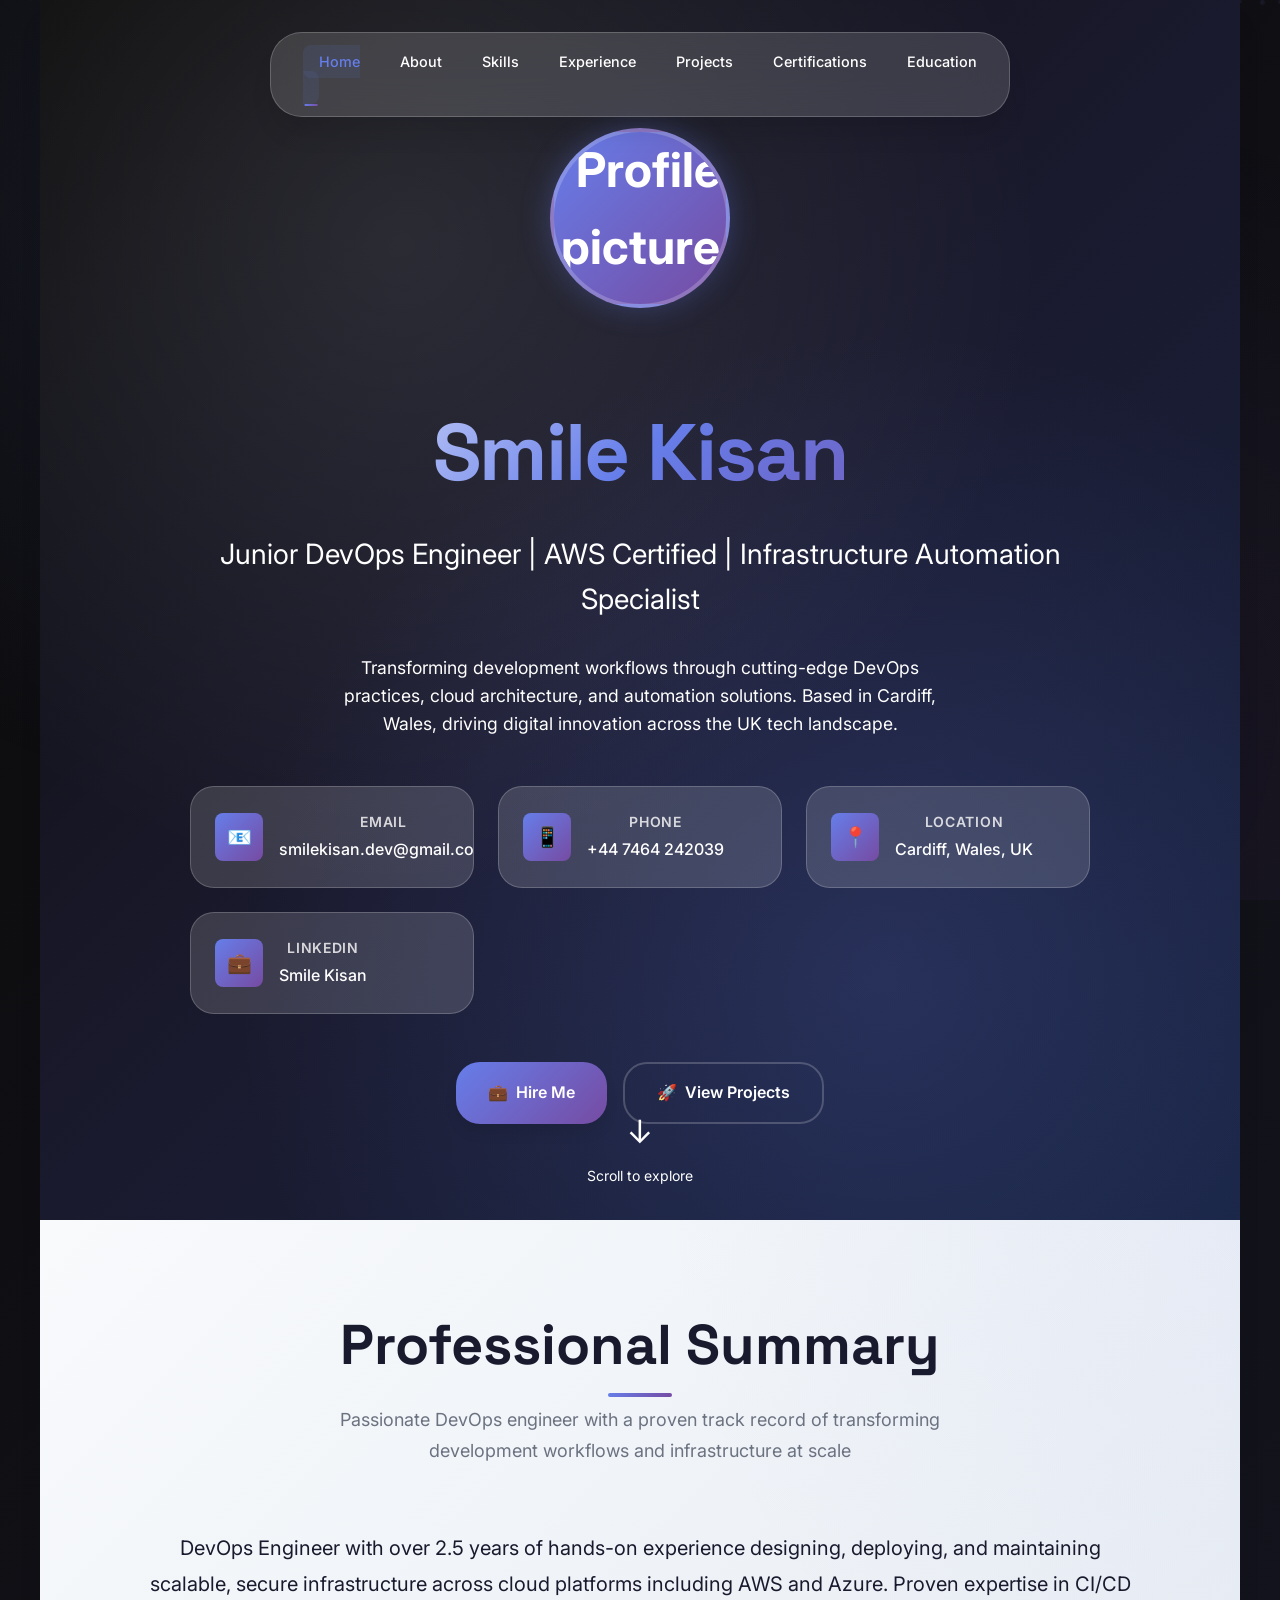
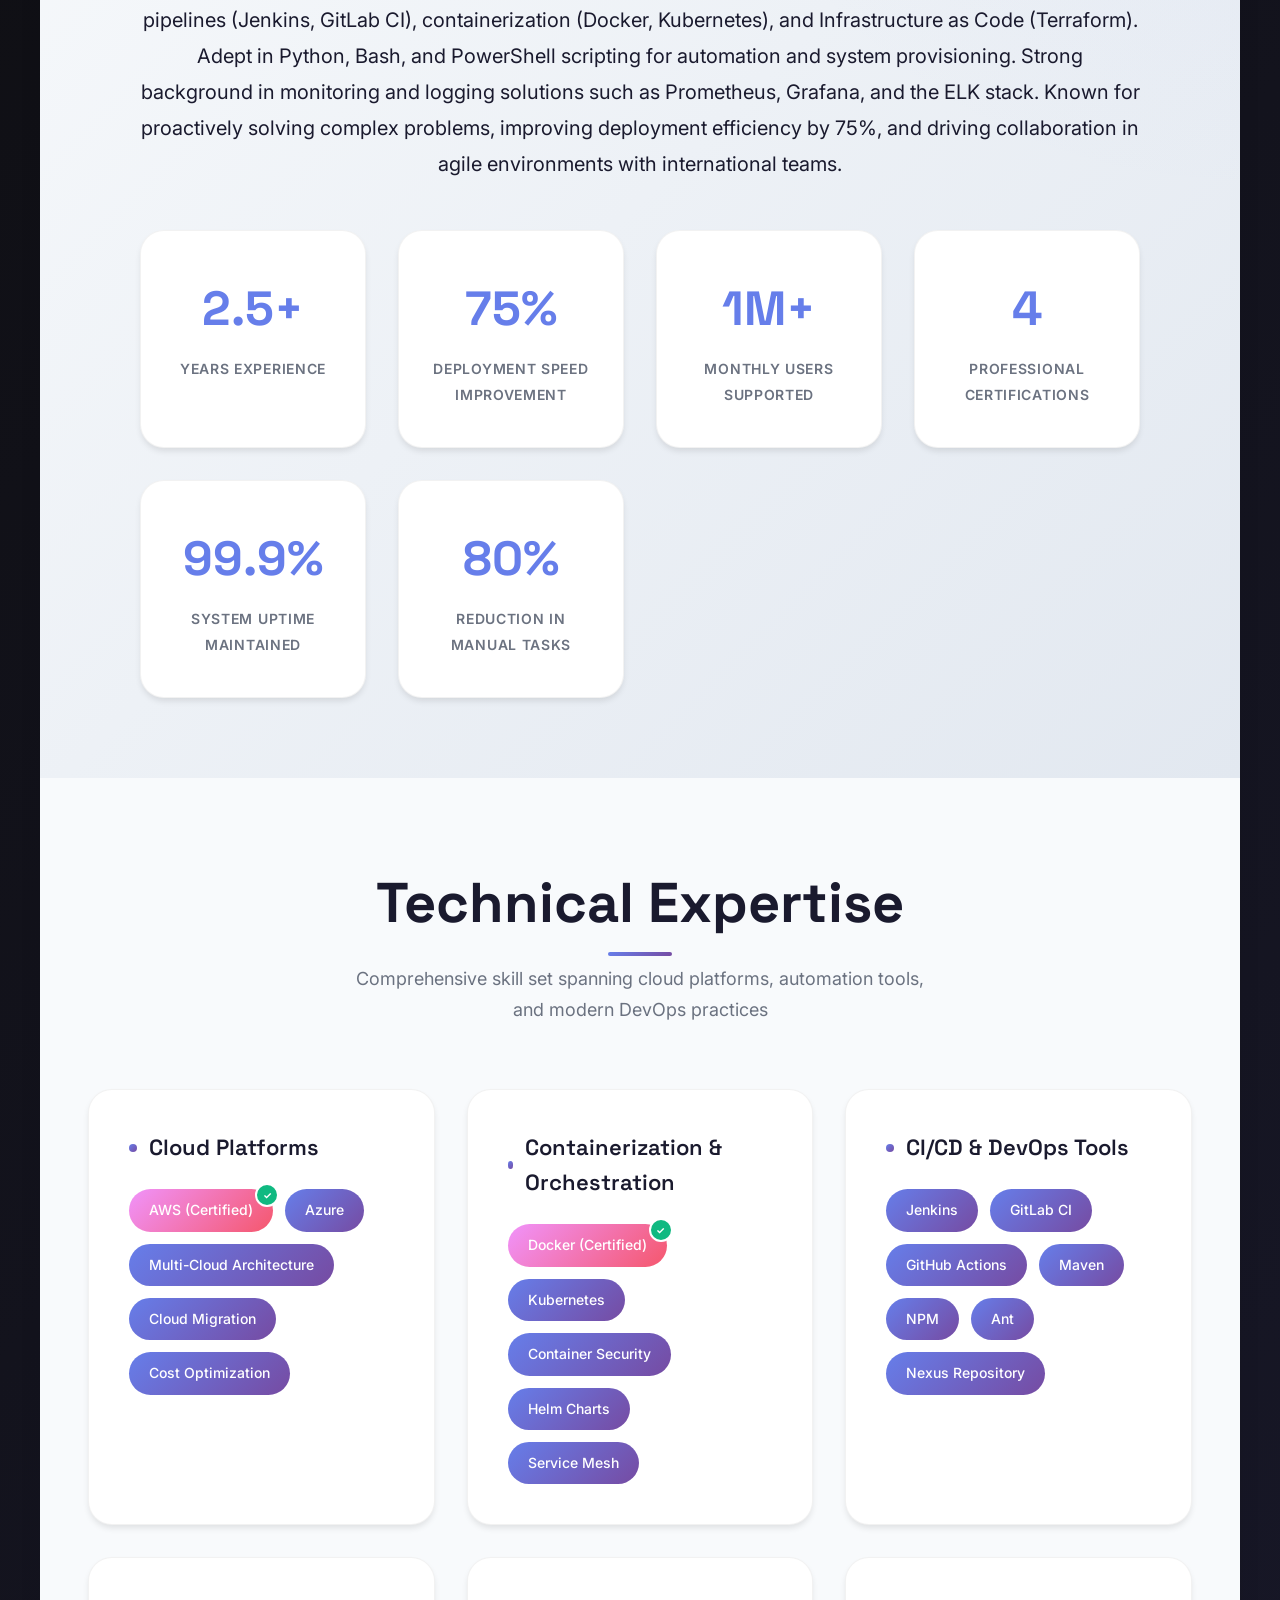
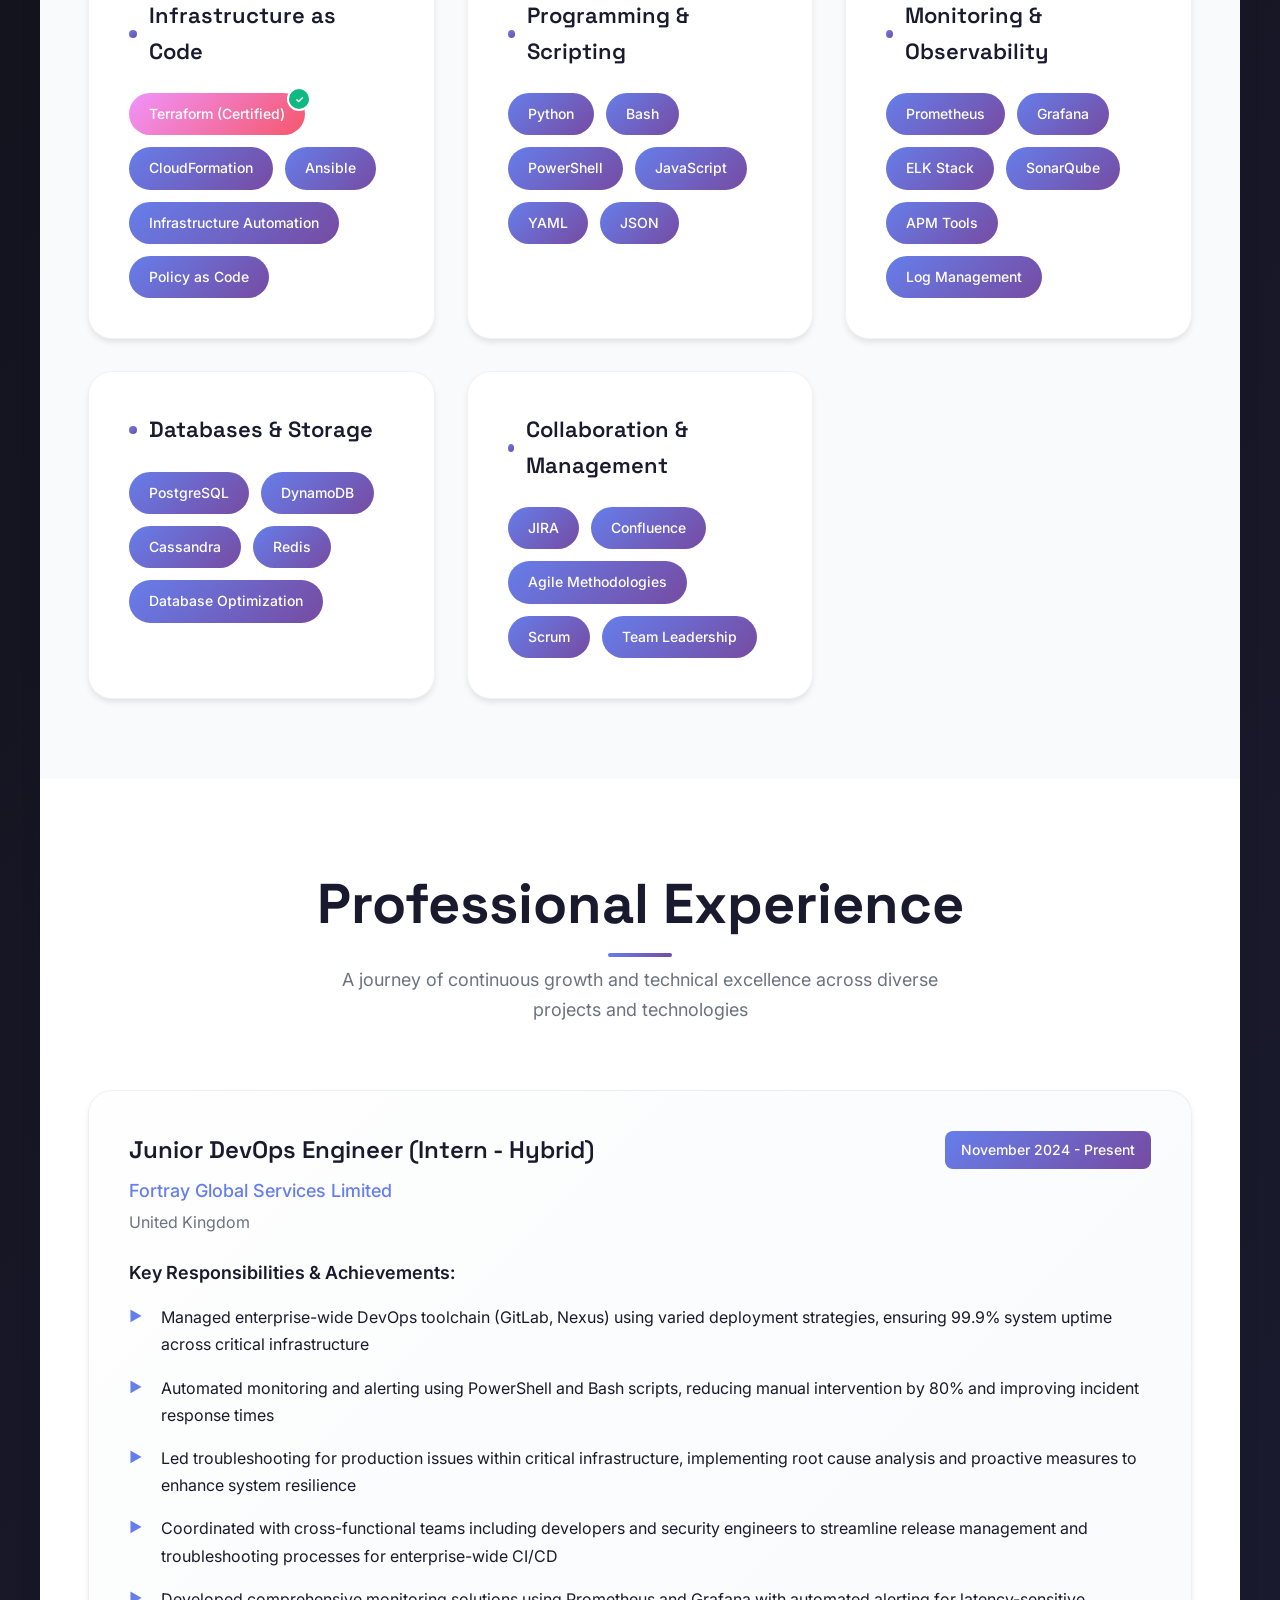
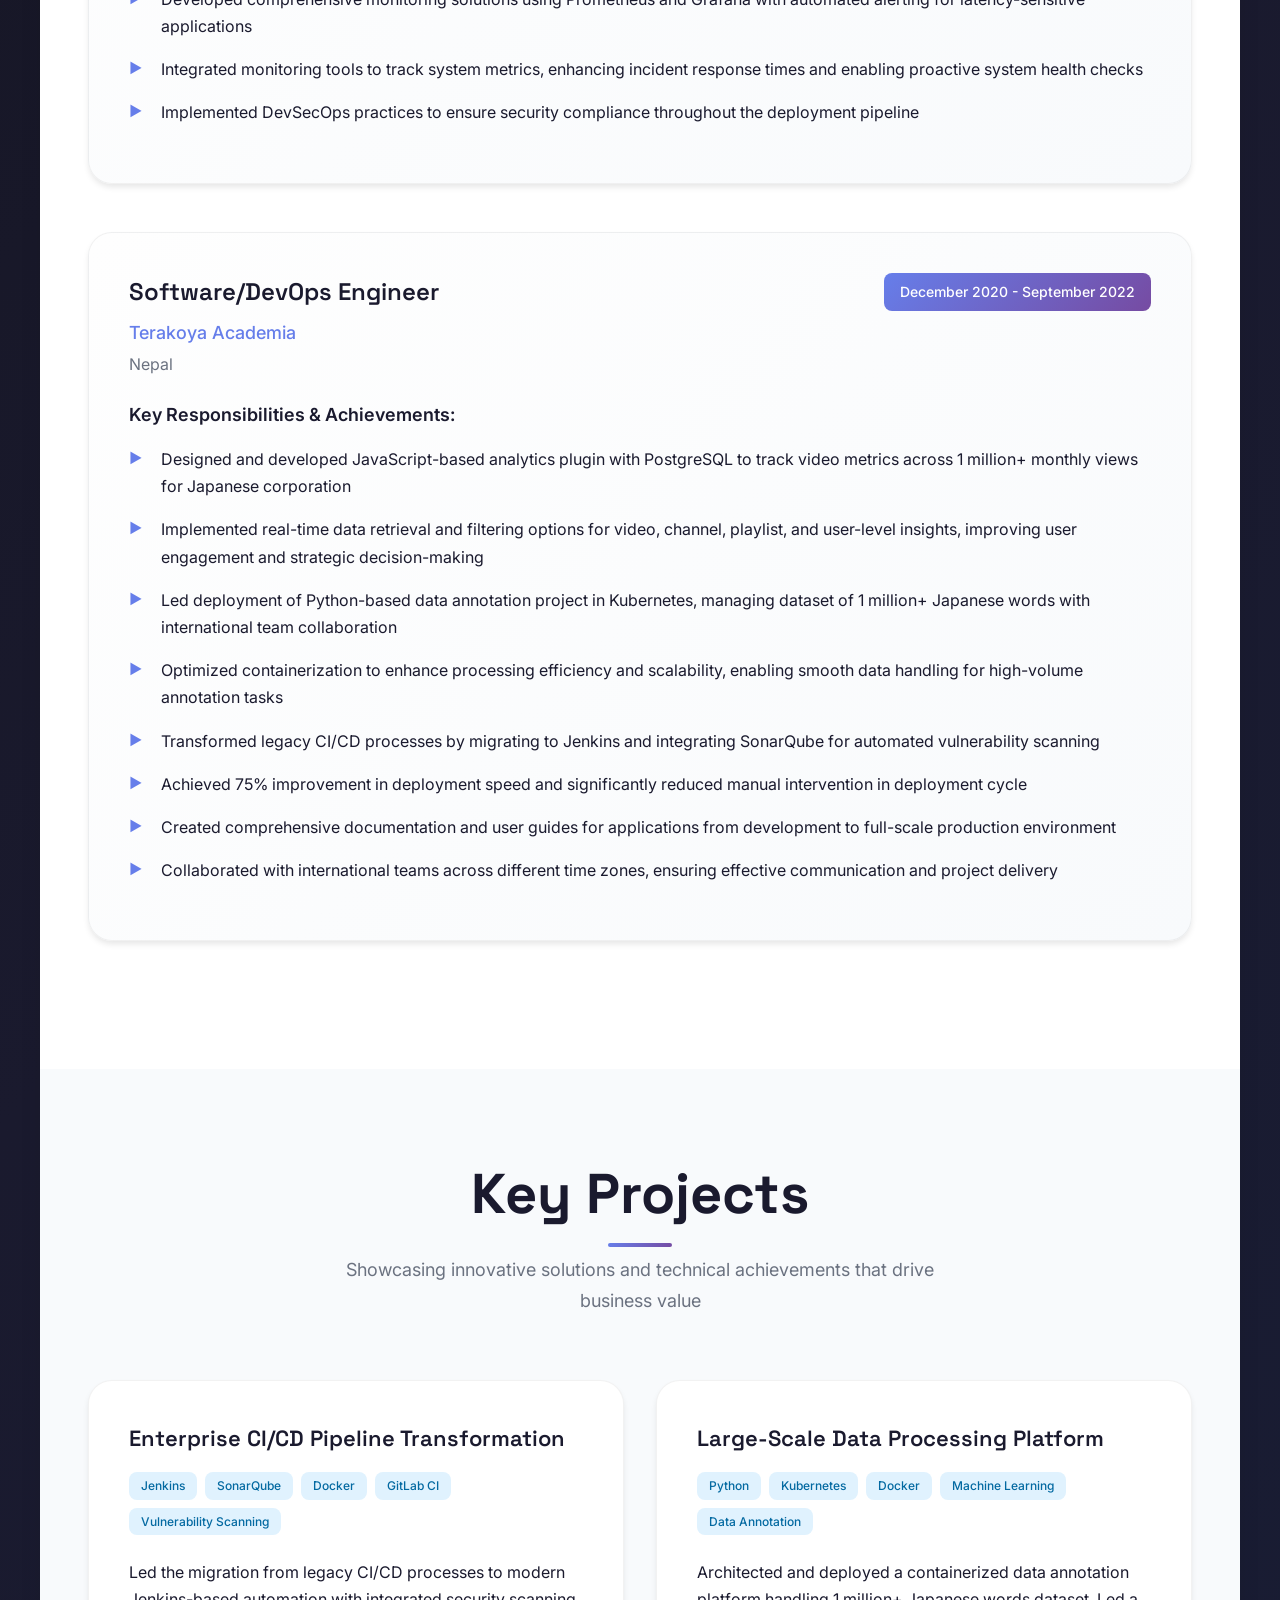
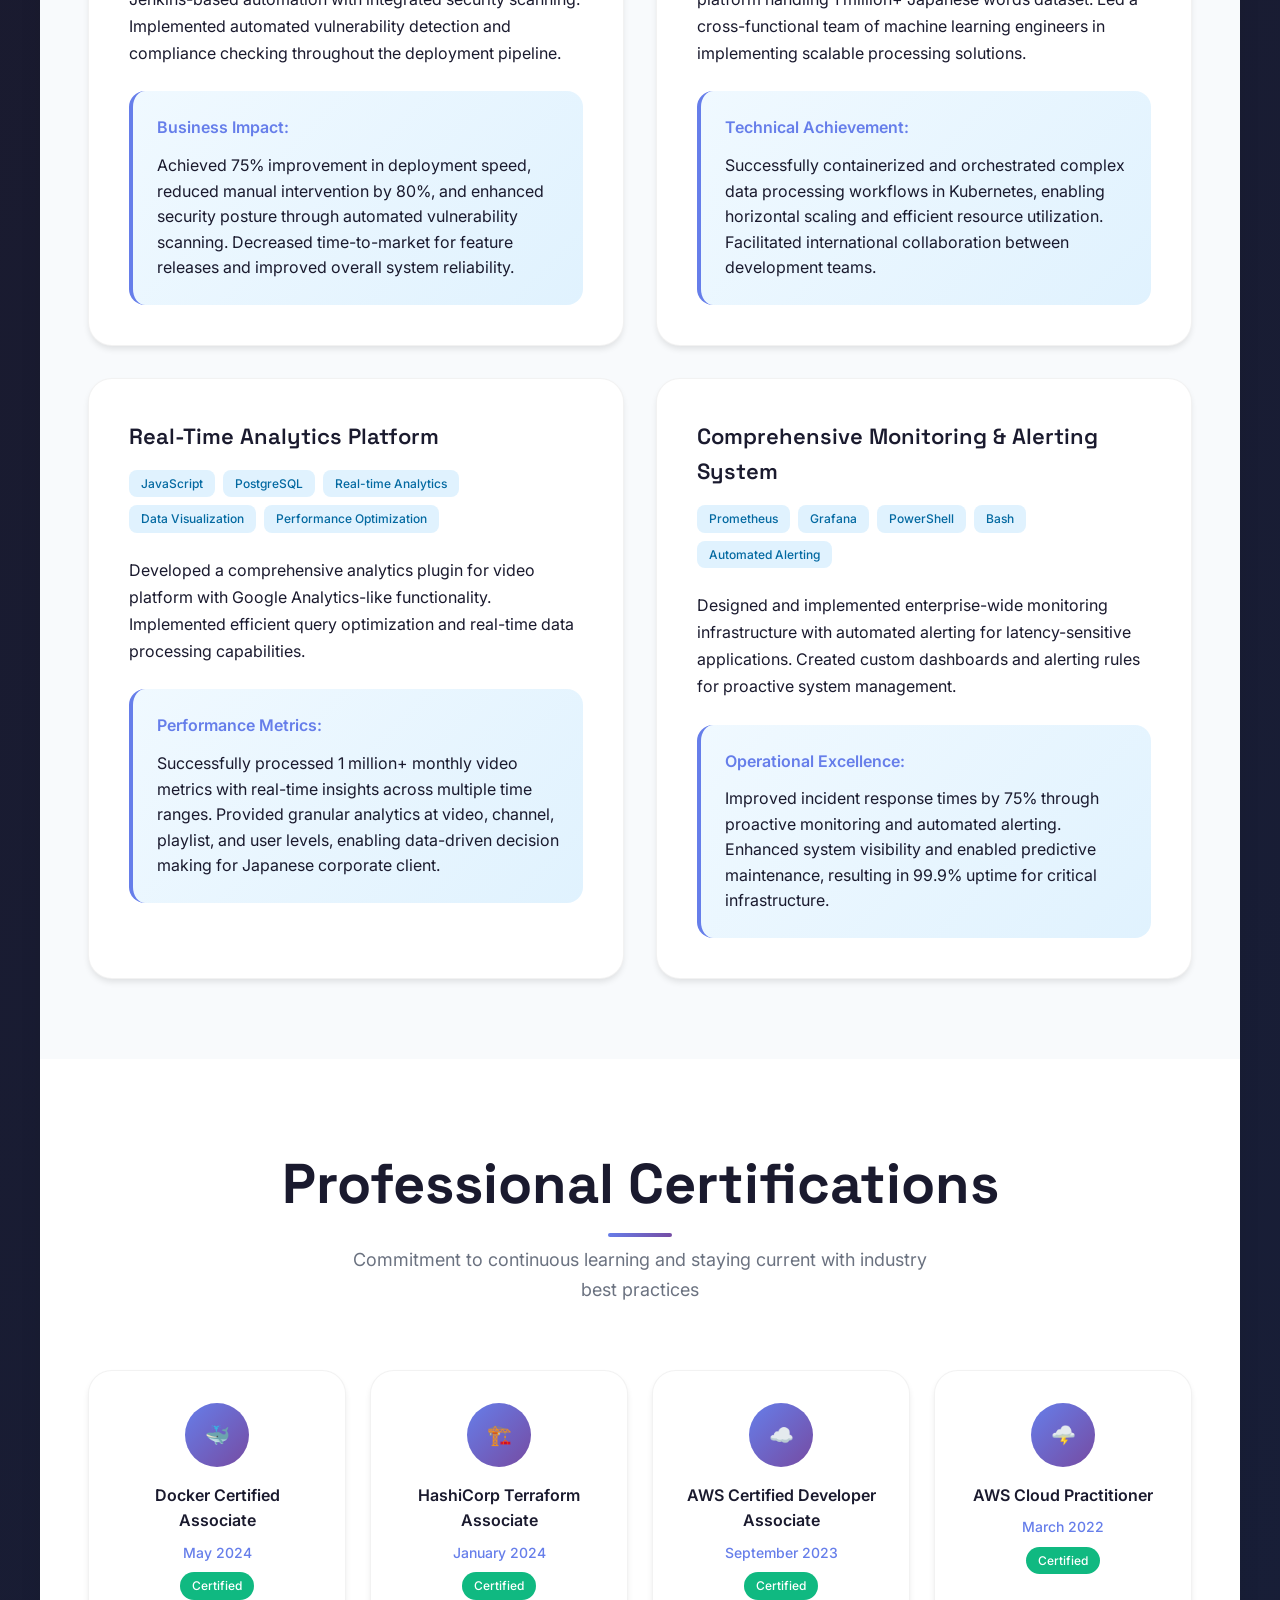
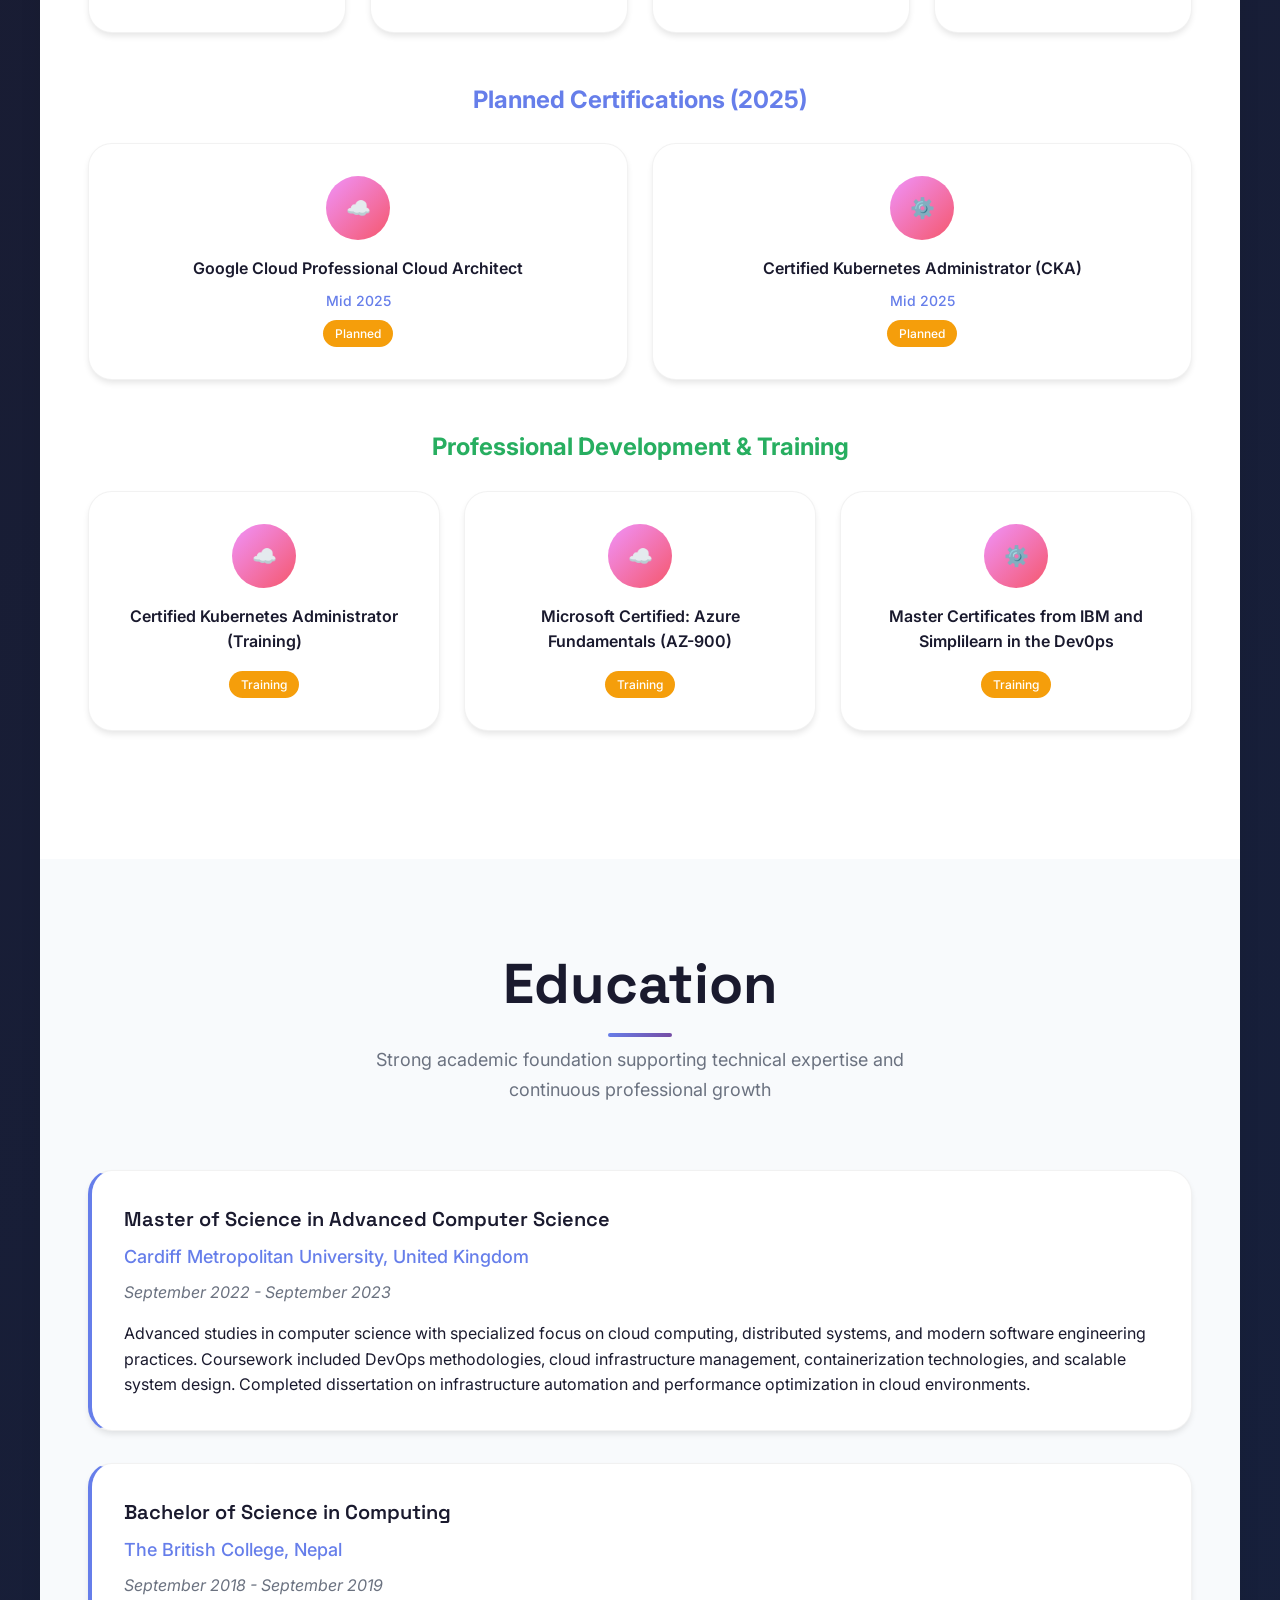
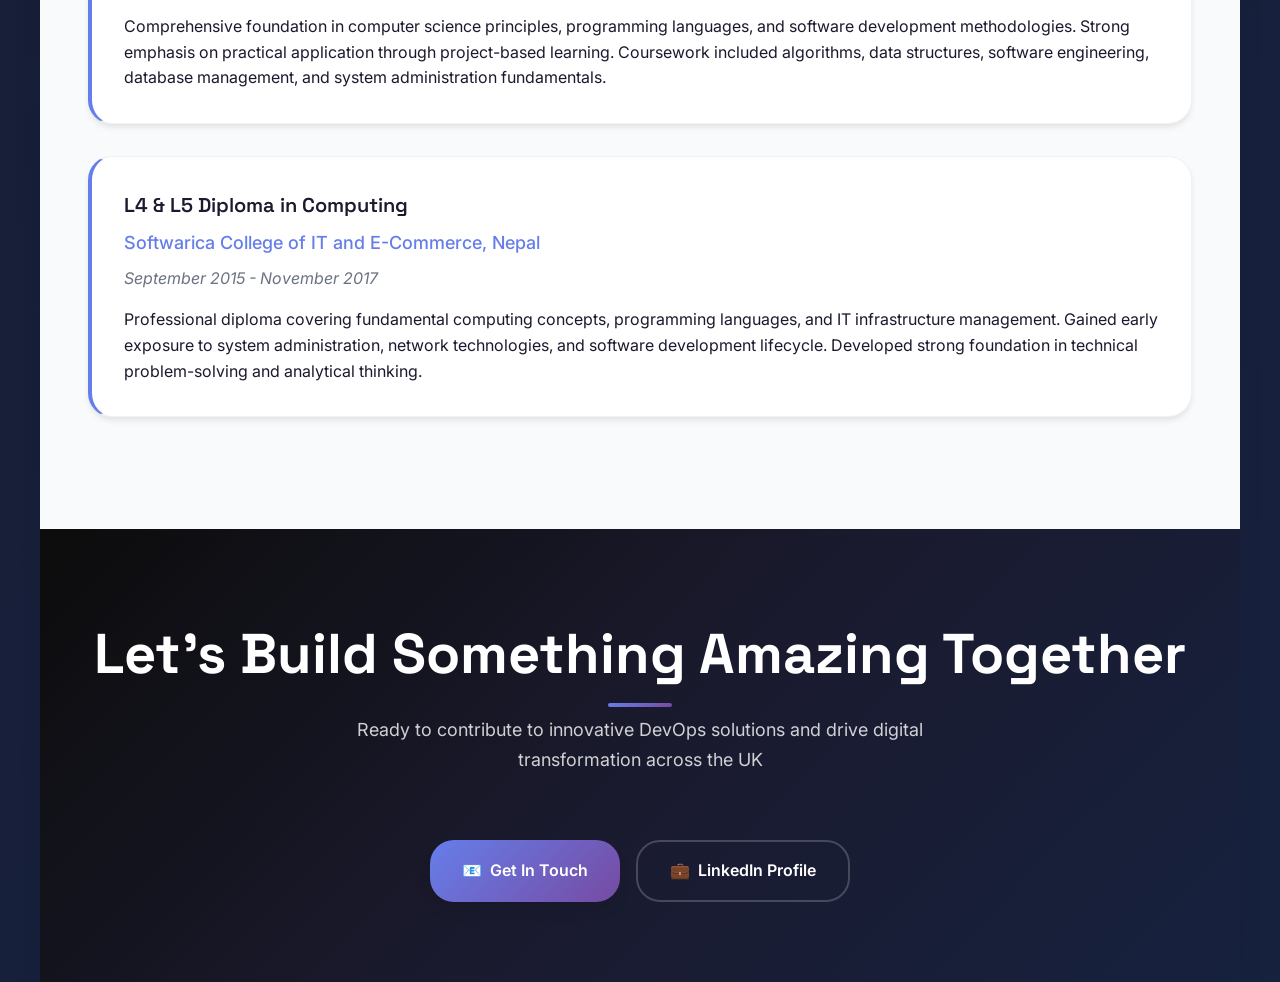
==== index.html @ 234be062 "Update index.html" ====
<!DOCTYPE html>
<html lang="en" dir="ltr">
<head>
    <meta charset="UTF-8">
    <meta name="viewport" content="width=device-width, initial-scale=1.0">
    <meta http-equiv="X-UA-Compatible" content="IE=edge">
    
    <!-- Primary Meta Tags -->
    <title>Smile Kisan - Junior DevOps Engineer | AWS Certified | Cardiff, Wales | Infrastructure Automation Specialist</title>
    <meta name="title" content="Smile Kisan - Junior DevOps Engineer | AWS Certified | Cardiff, Wales">
    <meta name="description" content="Experienced DevOps Engineer with 2.5+ years in AWS, Docker, Kubernetes, CI/CD automation. Based in Cardiff, Wales. Achieved 75% deployment speed improvements. Available for DevOps opportunities across UK.">
    <meta name="keywords" content="DevOps Engineer Cardiff, AWS DevOps Wales, Infrastructure as Code UK, CI/CD Pipeline Specialist, Kubernetes Docker Expert, Terraform Certified, DevOps Consultant Wales, Cloud Infrastructure Engineer, Site Reliability Engineer Cardiff, DevSecOps Engineer UK">
    <meta name="robots" content="index, follow">
    <meta name="language" content="English">
    <meta name="author" content="Smile Kisan">
    
    <!-- Open Graph / Facebook -->
    <meta property="og:type" content="website">
    <meta property="og:url" content="https://smilekisan.dev/">
    <meta property="og:title" content="Smile Kisan - Junior DevOps Engineer | AWS Certified">
    <meta property="og:description" content="Experienced DevOps Engineer specializing in cloud infrastructure, CI/CD automation, and containerization. Based in Cardiff, Wales.">
    <meta property="og:image" content="https://smilekisan.dev/assets/smile-kisan-og.jpg">
    <meta property="og:site_name" content="Smile Kisan Portfolio">
    <meta property="og:locale" content="en_GB">
    
    <!-- Twitter -->
    <meta property="twitter:card" content="summary_large_image">
    <meta property="twitter:url" content="https://smilekisan.dev/">
    <meta property="twitter:title" content="Smile Kisan - Junior DevOps Engineer | AWS Certified">
    <meta property="twitter:description" content="Experienced DevOps Engineer specializing in cloud infrastructure, CI/CD automation, and containerization. Based in Cardiff, Wales.">
    <meta property="twitter:image" content="https://smilekisan.dev/assets/smile-kisan-twitter.jpg">
    
    <!-- Canonical URL -->
    <link rel="canonical" href="https://smilekisan.dev/">
    
    <!-- Favicon -->
    <link rel="icon" type="image/x-icon" href="/favicon.ico">
    <link rel="apple-touch-icon" sizes="180x180" href="/apple-touch-icon.png">
    <link rel="icon" type="image/png" sizes="32x32" href="/favicon-32x32.png">
    <link rel="icon" type="image/png" sizes="16x16" href="/favicon-16x16.png">
    <link rel="manifest" href="/site.webmanifest">
    
    <!-- Google Fonts -->
    <link rel="preconnect" href="https://fonts.googleapis.com">
    <link rel="preconnect" href="https://fonts.gstatic.com" crossorigin>
    <link href="https://fonts.googleapis.com/css2?family=Inter:wght@300;400;500;600;700;800&family=Space+Grotesk:wght@400;500;600;700&display=swap" rel="stylesheet">
    
    <!-- Schema.org Structured Data -->
    <script type="application/ld+json">
    {
        "@context": "https://schema.org",
        "@type": "Person",
        "name": "Smile Kisan",
        "givenName": "Smile",
        "familyName": "Kisan",
        "jobTitle": "DevOps Engineer",
        "description": "Experienced DevOps Engineer with expertise in AWS, Docker, Kubernetes, and CI/CD automation",
        "url": "https://smilekisan.dev",
        "image": "https://smilekisan.dev/assets/smile-kisan-profile.jpg",
        "email": "smilekisan.dev@gmail.com",
        "telephone": "+447464242039",
        "address": {
            "@type": "PostalAddress",
            "addressLocality": "Cardiff",
            "addressRegion": "Wales",
            "addressCountry": "United Kingdom",
            "postalCode": "CF10"
        },
        "nationality": "Nepalese",
        "alumniOf": [
            {
                "@type": "EducationalOrganization",
                "name": "Cardiff Metropolitan University",
                "address": {
                    "@type": "PostalAddress",
                    "addressLocality": "Cardiff",
                    "addressCountry": "United Kingdom"
                }
            }
        ],
        "worksFor": {
            "@type": "Organization",
            "name": "Fortray Global Services Limited"
        },
        "hasCredential": [
            {
                "@type": "EducationalOccupationalCredential",
                "name": "AWS Certified Developer Associate",
                "credentialCategory": "Professional Certification",
                "dateCreated": "2023-09"
            },
            {
                "@type": "EducationalOccupationalCredential",
                "name": "Docker Certified Associate",
                "credentialCategory": "Professional Certification",
                "dateCreated": "2024-05"
            }
        ],
        "knowsAbout": ["DevOps", "AWS", "Docker", "Kubernetes", "Terraform", "CI/CD", "Infrastructure as Code", "Python", "Bash", "PowerShell", "Jenkins", "GitLab", "Prometheus", "Grafana"],
        "sameAs": [
            "https://www.linkedin.com/in/smile-kisan/",
            "https://github.com/smile-kisan"
        ]
    }
    </script>
    
    <style>
        /* Reset and Base Styles */
        * {
            margin: 0;
            padding: 0;
            box-sizing: border-box;
        }
        
        :root {
            --primary-gradient: linear-gradient(135deg, #667eea 0%, #764ba2 100%);
            --secondary-gradient: linear-gradient(135deg, #f093fb 0%, #f5576c 100%);
            --accent-gradient: linear-gradient(135deg, #4facfe 0%, #00f2fe 100%);
            --dark-gradient: linear-gradient(135deg, #0c0c0c 0%, #1a1a2e 50%, #16213e 100%);
            --light-gradient: linear-gradient(135deg, #ffecd2 0%, #fcb69f 100%);
            
            --primary-color: #667eea;
            --secondary-color: #764ba2;
            --tertionary-color: #27AE60 ;
            --accent-color: #4facfe;
            --text-primary: #1a1a2e;
            --text-secondary: #6b7280;
            --text-light: #9ca3af;
            --background-primary: #ffffff;
            --background-secondary: #f8fafc;
            --background-dark: #0a0e1a;
            --glass-bg: rgba(255, 255, 255, 0.15);
            --glass-border: rgba(255, 255, 255, 0.2);
            --success-color: #10b981;
            --warning-color: #f59e0b;
            
            --shadow-sm: 0 1px 2px 0 rgba(0, 0, 0, 0.05);
            --shadow-md: 0 4px 6px -1px rgba(0, 0, 0, 0.1);
            --shadow-lg: 0 10px 15px -3px rgba(0, 0, 0, 0.1);
            --shadow-xl: 0 20px 25px -5px rgba(0, 0, 0, 0.1);
            --shadow-glow: 0 0 30px rgba(102, 126, 234, 0.3);
            
            --border-radius-sm: 0.5rem;
            --border-radius-md: 1rem;
            --border-radius-lg: 1.5rem;
            --border-radius-xl: 2rem;
            
            --transition-fast: 0.2s ease;
            --transition-normal: 0.3s ease;
            --transition-slow: 0.5s ease;
        }
        
        html {
            scroll-behavior: smooth;
            scroll-padding-top: 100px;
        }
        
        body {
            font-family: 'Inter', -apple-system, BlinkMacSystemFont, 'Segoe UI', Roboto, sans-serif;
            line-height: 1.6;
            color: var(--text-primary);
            background: var(--dark-gradient);
            font-size: 16px;
            -webkit-font-smoothing: antialiased;
            -moz-osx-font-smoothing: grayscale;
            overflow-x: hidden;
            position: relative;
        }

        /* Animated Background */
        body::before {
            content: '';
            position: fixed;
            top: 0;
            left: 0;
            width: 100%;
            height: 100%;
            background: 
                radial-gradient(circle at 20% 20%, rgba(102, 126, 234, 0.1) 0%, transparent 50%),
                radial-gradient(circle at 80% 80%, rgba(118, 75, 162, 0.1) 0%, transparent 50%),
                radial-gradient(circle at 60% 40%, rgba(79, 172, 254, 0.08) 0%, transparent 50%);
            z-index: -2;
            animation: gradientShift 10s ease-in-out infinite;
        }

        @keyframes gradientShift {
            0%, 100% { 
                background: 
                    radial-gradient(circle at 20% 20%, rgba(102, 126, 234, 0.1) 0%, transparent 50%),
                    radial-gradient(circle at 80% 80%, rgba(118, 75, 162, 0.1) 0%, transparent 50%),
                    radial-gradient(circle at 60% 40%, rgba(79, 172, 254, 0.08) 0%, transparent 50%);
            }
            50% { 
                background: 
                    radial-gradient(circle at 80% 20%, rgba(118, 75, 162, 0.1) 0%, transparent 50%),
                    radial-gradient(circle at 20% 80%, rgba(79, 172, 254, 0.1) 0%, transparent 50%),
                    radial-gradient(circle at 40% 60%, rgba(102, 126, 234, 0.08) 0%, transparent 50%);
            }
        }

        /* Floating Particles */
        .particles {
            position: fixed;
            top: 0;
            left: 0;
            width: 100%;
            height: 100%;
            z-index: -1;
            pointer-events: none;
        }

        .particle {
            position: absolute;
            background: var(--primary-gradient);
            border-radius: 50%;
            opacity: 0.1;
            animation: float 20s infinite linear;
        }

        @keyframes float {
            0% {
                transform: translateY(100vh) rotate(0deg);
                opacity: 0;
            }
            10% {
                opacity: 0.1;
            }
            90% {
                opacity: 0.1;
            }
            100% {
                transform: translateY(-100px) rotate(360deg);
                opacity: 0;
            }
        }

        /* Enhanced Navigation with Collapsible Mobile Menu */
        .navbar {
            position: fixed;
            top: 2rem;
            left: 50%;
            transform: translateX(-50%);
            background: var(--glass-bg);
            backdrop-filter: blur(20px);
            border: 1px solid var(--glass-border);
            border-radius: var(--border-radius-xl);
            padding: 1rem 2rem;
            z-index: 1000;
            transition: all var(--transition-normal);
            box-shadow: var(--shadow-xl);
        }

        .navbar.scrolled {
            background: rgba(255, 255, 255, 0.95);
            backdrop-filter: blur(30px);
            box-shadow: var(--shadow-xl);
        }

        .nav-container {
            display: flex;
            align-items: center;
            justify-content: space-between;
            width: 100%;
        }

        .nav-logo {
            font-family: 'Space Grotesk', sans-serif;
            font-size: 1.2rem;
            font-weight: 700;
            color: white;
            text-decoration: none;
            transition: color var(--transition-fast);
        }

        .navbar.scrolled .nav-logo {
            color: var(--primary-color);
        }

        .nav-links {
            display: flex;
            gap: 1.5rem;
            list-style: none;
            margin: 0;
            padding: 0;
        }

        .nav-link {
            color: white;
            text-decoration: none;
            font-weight: 500;
            font-size: 0.9rem;
            transition: all var(--transition-fast);
            padding: 0.5rem 1rem;
            border-radius: var(--border-radius-sm);
            position: relative;
        }

        .navbar.scrolled .nav-link {
            color: var(--text-primary);
        }

        .nav-link:hover, .nav-link.active {
            color: var(--primary-color);
            background: rgba(102, 126, 234, 0.1);
            transform: translateY(-2px);
        }

        .nav-link::after {
            content: '';
            position: absolute;
            bottom: -2px;
            left: 50%;
            width: 0;
            height: 2px;
            background: var(--primary-gradient);
            transition: all var(--transition-fast);
            transform: translateX(-50%);
        }

        .nav-link:hover::after, .nav-link.active::after {
            width: 80%;
        }

        /* Hamburger Menu */
        .nav-toggle {
            display: none;
            background: none;
            border: none;
            cursor: pointer;
            padding: 0.5rem;
            border-radius: var(--border-radius-sm);
            transition: all var(--transition-fast);
            position: relative;
            z-index: 1001;
        }

        .nav-toggle:hover {
            background: rgba(102, 126, 234, 0.1);
        }

        .hamburger {
            width: 24px;
            height: 20px;
            position: relative;
            transform: rotate(0deg);
            transition: all var(--transition-normal);
        }

        .hamburger span {
            display: block;
            position: absolute;
            height: 3px;
            width: 100%;
            background: white;
            border-radius: 2px;
            opacity: 1;
            left: 0;
            transform: rotate(0deg);
            transition: all var(--transition-normal);
        }

        .navbar.scrolled .hamburger span {
            background: var(--text-primary);
        }

        .hamburger span:nth-child(1) {
            top: 0px;
        }

        .hamburger span:nth-child(2) {
            top: 8px;
        }

        .hamburger span:nth-child(3) {
            top: 16px;
        }

        /* Hamburger Animation */
        .nav-toggle.active .hamburger span:nth-child(1) {
            top: 8px;
            transform: rotate(135deg);
        }

        .nav-toggle.active .hamburger span:nth-child(2) {
            opacity: 0;
            left: -60px;
        }

        .nav-toggle.active .hamburger span:nth-child(3) {
            top: 8px;
            transform: rotate(-135deg);
        }

        /* Mobile Navigation Overlay */
        .nav-overlay {
            position: fixed;
            top: 0;
            left: 0;
            width: 100%;
            height: 100%;
            background: rgba(0, 0, 0, 0.5);
            backdrop-filter: blur(10px);
            opacity: 0;
            visibility: hidden;
            transition: all var(--transition-normal);
            z-index: 999;
        }

        .nav-overlay.active {
            opacity: 1;
            visibility: visible;
        }

        /* Mobile Navigation Menu */
        .nav-mobile {
            position: fixed;
            top: 0;
            right: -100%;
            width: 280px;
            height: 100%;
            background: var(--dark-gradient);
            padding: 6rem 2rem 2rem;
            transition: right var(--transition-normal);
            z-index: 1000;
            overflow-y: auto;
            box-shadow: var(--shadow-xl);
        }

        .nav-mobile.active {
            right: 0;
        }

        .nav-mobile .nav-links {
            flex-direction: column;
            gap: 0;
            margin-top: 2rem;
        }

        .nav-mobile .nav-link {
            color: white;
            font-size: 1.1rem;
            padding: 1rem;
            border-radius: var(--border-radius-md);
            margin-bottom: 0.5rem;
            display: block;
            text-align: center;
            transform: translateX(50px);
            opacity: 0;
            animation: slideInRight 0.3s ease forwards;
        }

        .nav-mobile .nav-link:nth-child(1) { animation-delay: 0.1s; }
        .nav-mobile .nav-link:nth-child(2) { animation-delay: 0.15s; }
        .nav-mobile .nav-link:nth-child(3) { animation-delay: 0.2s; }
        .nav-mobile .nav-link:nth-child(4) { animation-delay: 0.25s; }
        .nav-mobile .nav-link:nth-child(5) { animation-delay: 0.3s; }
        .nav-mobile .nav-link:nth-child(6) { animation-delay: 0.35s; }
        .nav-mobile .nav-link:nth-child(7) { animation-delay: 0.4s; }
        .nav-mobile .nav-link:nth-child(8) { animation-delay: 0.45s; }

        @keyframes slideInRight {
            to {
                transform: translateX(0);
                opacity: 1;
            }
        }

        .nav-mobile .nav-link:hover,
        .nav-mobile .nav-link.active {
            background: var(--primary-gradient);
            transform: translateX(0) scale(1.05);
        }

        .nav-mobile .nav-link::after {
            display: none;
        }

        /* Mobile Navigation Contact */
        .nav-mobile-contact {
            margin-top: 3rem;
            padding: 2rem;
            background: rgba(255, 255, 255, 0.1);
            border-radius: var(--border-radius-lg);
            text-align: center;
        }

        .nav-mobile-contact h4 {
            color: white;
            font-size: 1.1rem;
            margin-bottom: 1rem;
        }

        .nav-mobile-contact a {
            color: rgba(255, 255, 255, 0.8);
            text-decoration: none;
            font-size: 0.9rem;
            transition: color var(--transition-fast);
        }

        .nav-mobile-contact a:hover {
            color: var(--accent-color);
        }

        /* Container */
        .container {
            max-width: 1400px;
            margin: 0 auto;
            background: var(--background-primary);
            min-height: 100vh;
            box-shadow: var(--shadow-xl);
            position: relative;
            border-radius: 0;
            overflow: hidden;
        }

        /* Hero Section */
        .hero {
            background: var(--dark-gradient);
            color: white;
            padding: 8rem 3rem 6rem;
            text-align: center;
            position: relative;
            overflow: hidden;
            min-height: 100vh;
            display: flex;
            align-items: center;
            justify-content: center;
        }

        .hero::before {
            content: '';
            position: absolute;
            top: 0;
            left: 0;
            right: 0;
            bottom: 0;
            background: 
                radial-gradient(circle at 30% 20%, rgba(255,255,255,0.1) 0%, transparent 50%),
                radial-gradient(circle at 70% 80%, rgba(102, 126, 234, 0.2) 0%, transparent 50%);
            pointer-events: none;
        }

        .hero-content {
            position: relative;
            z-index: 2;
            max-width: 900px;
            margin: 0 auto;
        }

        /* Profile Picture Section */
        .profile-section {
            margin-bottom: 3rem;
            position: relative;
        }

        .profile-upload-container {
            position: relative;
            display: inline-block;
            margin-bottom: 2rem;
        }

        .profile-picture {
            width: 180px;
            height: 180px;
            border-radius: 50%;
            border: 4px solid rgba(255,255,255,0.2);
            background: var(--primary-gradient);
            display: flex;
            align-items: center;
            justify-content: center;
            font-size: 3rem;
            font-weight: 700;
            color: white;
            box-shadow: var(--shadow-glow);
            transition: all var(--transition-normal);
            cursor: pointer;
            position: relative;
            overflow: hidden;
        }

        .profile-picture:hover {
            transform: scale(1.05);
            box-shadow: 0 0 50px rgba(102, 126, 234, 0.5);
        }

        .profile-picture img {
            width: 100%;
            height: 100%;
            object-fit: cover;
            border-radius: 50%;
        }

        .upload-overlay {
            position: absolute;
            top: 0;
            left: 0;
            right: 0;
            bottom: 0;
            background: rgba(0,0,0,0.7);
            border-radius: 50%;
            display: flex;
            align-items: center;
            justify-content: center;
            opacity: 0;
            transition: opacity var(--transition-normal);
            cursor: pointer;
        }

        .profile-picture:hover .upload-overlay {
            opacity: 1;
        }

        .upload-icon {
            color: white;
            font-size: 2rem;
        }

        #profile-upload {
            position: absolute;
            opacity: 0;
            width: 100%;
            height: 100%;
            cursor: pointer;
        }

        .hero-title {
            font-family: 'Space Grotesk', sans-serif;
            font-size: clamp(3rem, 8vw, 5rem);
            font-weight: 800;
            margin-bottom: 1rem;
            letter-spacing: -0.02em;
            background: linear-gradient(135deg, #ffffff 0%, #667eea 50%, #764ba2 100%);
            -webkit-background-clip: text;
            -webkit-text-fill-color: transparent;
            background-clip: text;
            animation: titleGlow 3s ease-in-out infinite;
        }

        @keyframes titleGlow {
            0%, 100% { filter: brightness(1); }
            50% { filter: brightness(1.2); }
        }

        .hero-subtitle {
            font-size: clamp(1.25rem, 4vw, 1.75rem);
            font-weight: 400;
            margin-bottom: 2rem;
            opacity: 0.9;
            animation: fadeInUp 1s ease 0.2s both;
        }

        .hero-description {
            font-size: 1.1rem;
            margin-bottom: 3rem;
            opacity: 0.8;
            max-width: 600px;
            margin-left: auto;
            margin-right: auto;
            animation: fadeInUp 1s ease 0.4s both;
        }

        /* Enhanced Contact Grid */
        .contact-grid {
            display: grid;
            grid-template-columns: repeat(auto-fit, minmax(280px, 1fr));
            gap: 1.5rem;
            margin-top: 3rem;
            animation: fadeInUp 1s ease 0.6s both;
        }

        .contact-card {
            background: var(--glass-bg);
            backdrop-filter: blur(20px);
            border: 1px solid var(--glass-border);
            padding: 1.5rem;
            border-radius: var(--border-radius-lg);
            transition: all var(--transition-normal);
            position: relative;
            overflow: hidden;
        }

        .contact-card::before {
            content: '';
            position: absolute;
            top: 0;
            left: -100%;
            width: 100%;
            height: 100%;
            background: linear-gradient(90deg, transparent, rgba(255,255,255,0.1), transparent);
            transition: left 0.5s;
        }

        .contact-card:hover::before {
            left: 100%;
        }

        .contact-card:hover {
            transform: translateY(-8px);
            box-shadow: var(--shadow-glow);
            border-color: rgba(255,255,255,0.3);
        }

        .contact-card-content {
            display: flex;
            align-items: center;
            gap: 1rem;
            position: relative;
            z-index: 1;
        }

        .contact-icon {
            width: 3rem;
            height: 3rem;
            background: var(--primary-gradient);
            border-radius: var(--border-radius-sm);
            display: flex;
            align-items: center;
            justify-content: center;
            font-size: 1.25rem;
            flex-shrink: 0;
        }

        .contact-info h4 {
            font-size: 0.875rem;
            font-weight: 600;
            text-transform: uppercase;
            letter-spacing: 0.05em;
            opacity: 0.8;
            margin-bottom: 0.25rem;
        }

        .contact-info p {
            font-size: 1rem;
            font-weight: 500;
        }

        .contact-info a {
            color: white;
            text-decoration: none;
            transition: color var(--transition-fast);
        }

        .contact-info a:hover {
            color: var(--accent-color);
        }

        /* Action Buttons */
        .hero-actions {
            display: flex;
            gap: 1rem;
            justify-content: center;
            flex-wrap: wrap;
            margin-top: 3rem;
            animation: fadeInUp 1s ease 0.8s both;
        }

        .hero-btn {
            padding: 1rem 2rem;
            border-radius: var(--border-radius-lg);
            font-weight: 600;
            text-decoration: none;
            transition: all var(--transition-normal);
            display: inline-flex;
            align-items: center;
            gap: 0.5rem;
            position: relative;
            overflow: hidden;
        }

        .hero-btn.primary {
            background: var(--primary-gradient);
            color: white;
            box-shadow: var(--shadow-lg);
        }

        .hero-btn.secondary {
            background: transparent;
            color: white;
            border: 2px solid var(--glass-border);
            backdrop-filter: blur(10px);
        }

        .hero-btn:hover {
            transform: translateY(-3px);
            box-shadow: var(--shadow-glow);
        }

        .hero-btn.secondary:hover {
            background: var(--glass-bg);
            border-color: var(--primary-color);
        }

        /* Scroll Indicator */
        .scroll-indicator {
            position: absolute;
            bottom: 2rem;
            left: 50%;
            transform: translateX(-50%);
            color: white;
            animation: bounce 2s infinite;
        }

        @keyframes bounce {
            0%, 20%, 50%, 80%, 100% {
                transform: translateX(-50%) translateY(0);
            }
            40% {
                transform: translateX(-50%) translateY(-10px);
            }
            60% {
                transform: translateX(-50%) translateY(-5px);
            }
        }

        /* Main Content */
        .main-content {
            background: var(--background-primary);
            position: relative;
            z-index: 1;
        }

        .section {
            padding: 6rem 3rem;
            position: relative;
        }

        .section:nth-child(even) {
            background: var(--background-secondary);
        }

        .section-header {
            text-align: center;
            margin-bottom: 4rem;
        }

        .section-title {
            font-family: 'Space Grotesk', sans-serif;
            font-size: clamp(2.5rem, 6vw, 3.5rem);
            font-weight: 700;
            color: var(--text-primary);
            margin-bottom: 1rem;
            position: relative;
            display: inline-block;
        }

        .section-title::after {
            content: '';
            position: absolute;
            bottom: -0.5rem;
            left: 50%;
            transform: translateX(-50%);
            width: 4rem;
            height: 0.25rem;
            background: var(--primary-gradient);
            border-radius: 2px;
        }

        .section-subtitle {
            font-size: 1.125rem;
            color: var(--text-secondary);
            max-width: 600px;
            margin: 0 auto;
            line-height: 1.7;
        }

        /* Enhanced Card Designs */
        .card {
            background: white;
            border-radius: var(--border-radius-lg);
            padding: 2.5rem;
            box-shadow: var(--shadow-md);
            border: 1px solid rgba(0,0,0,0.05);
            transition: all var(--transition-normal);
            position: relative;
            overflow: hidden;
        }

        .card::before {
            content: '';
            position: absolute;
            top: 0;
            left: 0;
            right: 0;
            height: 4px;
            background: var(--primary-gradient);
            transform: scaleX(0);
            transition: transform var(--transition-normal);
        }

        .card:hover {
            transform: translateY(-8px);
            box-shadow: var(--shadow-xl);
        }

        .card:hover::before {
            transform: scaleX(1);
        }

        /* Professional Summary */
        .summary {
            background: linear-gradient(135deg, #f8fafc 0%, #e2e8f0 100%);
            position: relative;
            overflow: hidden;
        }

        .summary::before {
            content: '';
            position: absolute;
            top: -50%;
            right: -50%;
            width: 100%;
            height: 100%;
            background: radial-gradient(circle, rgba(102, 126, 234, 0.05) 0%, transparent 70%);
            animation: rotate 20s linear infinite;
        }

        @keyframes rotate {
            from { transform: rotate(0deg); }
            to { transform: rotate(360deg); }
        }

        .summary-content {
            position: relative;
            z-index: 1;
            max-width: 1000px;
            margin: 0 auto;
        }

        .summary-text {
            font-size: 1.25rem;
            line-height: 1.8;
            color: var(--text-primary);
            margin-bottom: 3rem;
            text-align: center;
        }

        .metrics-grid {
            display: grid;
            grid-template-columns: repeat(auto-fit, minmax(200px, 1fr));
            gap: 2rem;
            margin-top: 3rem;
        }

        .metric-card {
            background: white;
            padding: 2.5rem 1.5rem;
            border-radius: var(--border-radius-lg);
            text-align: center;
            box-shadow: var(--shadow-md);
            border: 1px solid rgba(0,0,0,0.05);
            transition: all var(--transition-normal);
            position: relative;
            overflow: hidden;
        }

        .metric-card::before {
            content: '';
            position: absolute;
            top: 0;
            left: 0;
            right: 0;
            height: 100%;
            background: var(--primary-gradient);
            opacity: 0;
            transition: opacity var(--transition-normal);
        }

        .metric-card:hover::before {
            opacity: 0.05;
        }

        .metric-card:hover {
            transform: translateY(-8px) scale(1.02);
            box-shadow: var(--shadow-xl);
        }

        .metric-number {
            font-family: 'Space Grotesk', sans-serif;
            font-size: 3rem;
            font-weight: 800;
            color: var(--primary-color);
            display: block;
            margin-bottom: 0.5rem;
            position: relative;
            z-index: 1;
        }

        .metric-label {
            font-size: 0.875rem;
            color: var(--text-secondary);
            font-weight: 600;
            text-transform: uppercase;
            letter-spacing: 0.05em;
            position: relative;
            z-index: 1;
        }

        /* Skills Grid */
        .skills-grid {
            display: grid;
            grid-template-columns: repeat(auto-fit, minmax(320px, 1fr));
            gap: 2rem;
        }

        .skill-category {
            background: white;
            padding: 2.5rem;
            border-radius: var(--border-radius-lg);
            box-shadow: var(--shadow-md);
            border: 1px solid rgba(0,0,0,0.05);
            transition: all var(--transition-normal);
            position: relative;
            overflow: hidden;
        }

        .skill-category::before {
            content: '';
            position: absolute;
            top: 0;
            left: 0;
            right: 0;
            height: 4px;
            background: var(--primary-gradient);
            transform: scaleX(0);
            transition: transform var(--transition-normal);
        }

        .skill-category:hover::before {
            transform: scaleX(1);
        }

        .skill-category:hover {
            transform: translateY(-8px);
            box-shadow: var(--shadow-xl);
        }

        .skill-category h3 {
            font-family: 'Space Grotesk', sans-serif;
            font-size: 1.375rem;
            font-weight: 600;
            color: var(--text-primary);
            margin-bottom: 1.5rem;
            display: flex;
            align-items: center;
            gap: 0.75rem;
        }

        .skill-category h3::before {
            content: '';
            width: 0.5rem;
            height: 0.5rem;
            background: var(--primary-gradient);
            border-radius: 50%;
        }

        .skill-list {
            display: flex;
            flex-wrap: wrap;
            gap: 0.75rem;
        }

        .skill-tag {
            background: var(--primary-gradient);
            color: white;
            padding: 0.625rem 1.25rem;
            border-radius: var(--border-radius-xl);
            font-size: 0.875rem;
            font-weight: 500;
            transition: all var(--transition-fast);
            position: relative;
            cursor: default;
        }

        .skill-tag:hover {
            transform: translateY(-2px) scale(1.05);
            box-shadow: var(--shadow-lg);
        }

        .skill-tag.certified {
            background: var(--secondary-gradient);
            position: relative;
        }

        .skill-tag.certified::after {
            content: '✓';
            position: absolute;
            top: -0.375rem;
            right: -0.375rem;
            background: var(--success-color);
            color: white;
            width: 1.25rem;
            height: 1.25rem;
            border-radius: 50%;
            display: flex;
            align-items: center;
            justify-content: center;
            font-size: 0.625rem;
            font-weight: bold;
            border: 2px solid white;
        }

        /* Experience Section */
        .experience-item {
            margin-bottom: 3rem;
            padding: 2.5rem;
            background: linear-gradient(135deg, #fefefe 0%, #f8fafc 100%);
            border-radius: var(--border-radius-lg);
            border: 1px solid rgba(0,0,0,0.05);
            box-shadow: var(--shadow-md);
            transition: all var(--transition-normal);
            position: relative;
            overflow: hidden;
        }

        .experience-item::before {
            content: '';
            position: absolute;
            top: 0;
            left: 0;
            right: 0;
            height: 4px;
            background: var(--primary-gradient);
            transform: scaleX(0);
            transition: transform var(--transition-normal);
        }

        .experience-item:hover {
            transform: translateY(-8px);
            box-shadow: var(--shadow-xl);
        }

        .experience-item:hover::before {
            transform: scaleX(1);
        }

        .experience-header {
            display: flex;
            justify-content: space-between;
            align-items: flex-start;
            margin-bottom: 1.5rem;
            flex-wrap: wrap;
            gap: 1rem;
        }

        .job-info h3 {
            font-family: 'Space Grotesk', sans-serif;
            font-size: 1.5rem;
            font-weight: 600;
            color: var(--text-primary);
            margin-bottom: 0.5rem;
        }

        .company {
            font-size: 1.125rem;
            color: var(--primary-color);
            font-weight: 500;
            margin-bottom: 0.25rem;
        }

        .location {
            font-size: 1rem;
            color: var(--text-secondary);
        }

        .duration {
            background: var(--primary-gradient);
            color: white;
            padding: 0.5rem 1rem;
            border-radius: var(--border-radius-sm);
            font-size: 0.875rem;
            font-weight: 500;
            white-space: nowrap;
        }

        .achievements {
            margin-top: 1.5rem;
        }

        .achievements h4 {
            font-size: 1.125rem;
            font-weight: 600;
            color: var(--text-primary);
            margin-bottom: 1rem;
        }

        .achievements ul {
            list-style: none;
            padding: 0;
        }

        .achievements li {
            position: relative;
            padding-left: 2rem;
            margin-bottom: 1rem;
            color: var(--text-primary);
            line-height: 1.7;
            font-size: 1rem;
        }

        .achievements li::before {
            content: '▶';
            position: absolute;
            left: 0;
            top: 0;
            color: var(--primary-color);
            font-weight: bold;
            font-size: 0.875rem;
        }

        /* Projects Section */
        .projects-grid {
            display: grid;
            grid-template-columns: repeat(auto-fit, minmax(400px, 1fr));
            gap: 2rem;
        }

        .project-card {
            background: white;
            padding: 2.5rem;
            border-radius: var(--border-radius-lg);
            box-shadow: var(--shadow-md);
            border: 1px solid rgba(0,0,0,0.05);
            transition: all var(--transition-normal);
            position: relative;
            overflow: hidden;
        }

        .project-card::before {
            content: '';
            position: absolute;
            top: 0;
            left: 0;
            right: 0;
            height: 4px;
            background: var(--accent-gradient);
            transform: scaleX(0);
            transition: transform var(--transition-normal);
        }

        .project-card:hover {
            transform: translateY(-8px);
            box-shadow: var(--shadow-xl);
        }

        .project-card:hover::before {
            transform: scaleX(1);
        }

        .project-title {
            font-family: 'Space Grotesk', sans-serif;
            font-size: 1.375rem;
            font-weight: 600;
            color: var(--text-primary);
            margin-bottom: 1rem;
        }

        .project-tech {
            display: flex;
            flex-wrap: wrap;
            gap: 0.5rem;
            margin-bottom: 1.5rem;
        }

        .tech-tag {
            background: #e0f2fe;
            color: #0369a1;
            padding: 0.25rem 0.75rem;
            border-radius: var(--border-radius-sm);
            font-size: 0.75rem;
            font-weight: 500;
        }

        .project-description {
            color: var(--text-primary);
            line-height: 1.7;
            margin-bottom: 1.5rem;
        }

        .project-impact {
            background: linear-gradient(135deg, #f0f9ff 0%, #e0f2fe 100%);
            padding: 1.5rem;
            border-radius: var(--border-radius-md);
            border-left: 4px solid var(--primary-color);
        }

        .impact-title {
            font-weight: 600;
            color: var(--primary-color);
            margin-bottom: 0.75rem;
            font-size: 1rem;
        }

        .impact-text {
            color: var(--text-primary);
            line-height: 1.6;
        }

        /* Certifications Section */
        .certs-grid {
            display: grid;
            grid-template-columns: repeat(auto-fit, minmax(250px, 1fr));
            gap: 1.5rem;
            margin-bottom: 3rem;
        }

        .cert-card {
            background: white;
            padding: 2rem;
            border-radius: var(--border-radius-lg);
            text-align: center;
            box-shadow: var(--shadow-md);
            border: 1px solid rgba(0,0,0,0.05);
            transition: all var(--transition-normal);
            position: relative;
            overflow: hidden;
        }

        .cert-card::before {
            content: '';
            position: absolute;
            top: 0;
            left: 0;
            right: 0;
            height: 4px;
            background: var(--success-color);
            transform: scaleX(0);
            transition: transform var(--transition-normal);
        }

        .cert-card:hover {
            transform: translateY(-8px);
            box-shadow: var(--shadow-xl);
        }

        .cert-card:hover::before {
            transform: scaleX(1);
        }

        .cert-badge {
            width: 4rem;
            height: 4rem;
            background: var(--primary-gradient);
            border-radius: 50%;
            display: flex;
            align-items: center;
            justify-content: center;
            margin: 0 auto 1rem;
            color: white;
            font-weight: bold;
            font-size: 1.25rem;
        }

        .cert-name {
            font-weight: 600;
            color: var(--text-primary);
            margin-bottom: 0.5rem;
            font-size: 1rem;
        }

        .cert-date {
            color: var(--primary-color);
            font-size: 0.875rem;
            font-weight: 500;
        }

        .cert-status {
            display: inline-block;
            background: var(--success-color);
            color: white;
            padding: 0.25rem 0.75rem;
            border-radius: var(--border-radius-xl);
            font-size: 0.75rem;
            font-weight: 500;
            margin-top: 0.5rem;
        }

        .cert-status.planned {
            background: var(--warning-color);
        }

        .cert-status.training {
            background: var(--warning-color);
        }

        /* Education Section */
        .education-item {
            margin-bottom: 2rem;
            padding: 2rem;
            background: white;
            border-radius: var(--border-radius-lg);
            box-shadow: var(--shadow-md);
            border: 1px solid rgba(0,0,0,0.05);
            border-left: 4px solid var(--primary-color);
            transition: all var(--transition-normal);
        }

        .education-item:hover {
            transform: translateY(-4px);
            box-shadow: var(--shadow-lg);
        }

        .degree-title {
            font-family: 'Space Grotesk', sans-serif;
            font-size: 1.25rem;
            font-weight: 600;
            color: var(--text-primary);
            margin-bottom: 0.5rem;
        }

        .school {
            font-size: 1.125rem;
            color: var(--primary-color);
            font-weight: 500;
            margin-bottom: 0.5rem;
        }

        .edu-date {
            color: var(--text-secondary);
            font-style: italic;
            margin-bottom: 1rem;
        }

        .education-description {
            color: var(--text-primary);
            line-height: 1.6;
        }

        /* Animations */
        @keyframes fadeInUp {
            from {
                opacity: 0;
                transform: translateY(2rem);
            }
            to {
                opacity: 1;
                transform: translateY(0);
            }
        }

        .fade-in-up {
            opacity: 0;
            transform: translateY(2rem);
            transition: all 0.8s ease;
        }

        .fade-in-up.visible {
            opacity: 1;
            transform: translateY(0);
        }

        /* Comprehensive Responsive Design */
        
        /* Extra Large Desktops (1440px and up) */
        @media (min-width: 1440px) {
            .container {
                max-width: 1600px;
            }
            
            .hero-title {
                font-size: 5.5rem;
            }
            
            .section-title {
                font-size: 4rem;
            }
            
            .profile-picture {
                width: 200px;
                height: 200px;
                font-size: 3.5rem;
            }
        }
        
        /* Large Desktops (1200px to 1439px) */
        @media (max-width: 1439px) and (min-width: 1200px) {
            .container {
                max-width: 1200px;
            }
            
            .section {
                padding: 5rem 2.5rem;
            }
        }
        
        /* Medium Desktops (1024px to 1199px) */
        @media (max-width: 1199px) and (min-width: 1024px) {
            .navbar {
                top: 1rem;
                padding: 0.75rem 1.5rem;
            }
            
            .nav-links {
                gap: 1.25rem;
            }
            
            .nav-link {
                font-size: 0.85rem;
                padding: 0.4rem 0.8rem;
            }
            
            .hero {
                padding: 6rem 2rem 4rem;
            }
            
            .section {
                padding: 4rem 2rem;
            }
            
            .skills-grid {
                grid-template-columns: repeat(auto-fit, minmax(280px, 1fr));
            }
            
            .projects-grid {
                grid-template-columns: repeat(auto-fit, minmax(350px, 1fr));
            }
        }
        
        /* Mobile Navigation Responsive Design */
        
        /* Tablets (768px to 1023px) */
        @media (max-width: 1023px) and (min-width: 768px) {
            .navbar {
                top: 0.5rem;
                padding: 0.75rem 1.5rem;
                max-width: 95%;
            }
            
            .nav-links {
                gap: 1rem;
            }
            
            .nav-link {
                font-size: 0.85rem;
                padding: 0.4rem 0.8rem;
            }
        }
        
        /* Show hamburger menu on mobile */
        @media (max-width: 767px) {
            .navbar {
                position: fixed;
                top: 1rem;
                left: 1rem;
                right: 1rem;
                transform: none;
                padding: 1rem 1.5rem;
                border-radius: var(--border-radius-lg);
                max-width: none;
                width: auto;
            }
            
            .nav-container {
                justify-content: space-between;
            }
            
            .nav-toggle {
                display: block;
            }
            
            .nav-links {
                display: none;
            }
            
            /* Adjust hero padding for fixed mobile nav */
            .hero {
                padding-top: 6rem;
            }
        }
        
        /* Small mobile adjustments */
        @media (max-width: 479px) {
            .navbar {
                top: 0.5rem;
                left: 0.5rem;
                right: 0.5rem;
                padding: 0.875rem 1.25rem;
            }
            
            .nav-logo {
                font-size: 1rem;
            }
            
            .nav-mobile {
                width: 100%;
                right: -100%;
            }
            
            .nav-mobile.active {
                right: 0;
            }
        }
        
        /* Landscape mobile phones */
        @media (max-height: 500px) and (orientation: landscape) {
            .navbar {
                top: 0.25rem;
                padding: 0.5rem 1rem;
            }
            
            .nav-logo {
                font-size: 0.9rem;
            }
            
            .nav-mobile {
                padding: 4rem 1.5rem 1rem;
            }
            
            .nav-mobile .nav-link {
                padding: 0.75rem;
                font-size: 1rem;
            }
            
            .nav-mobile-contact {
                margin-top: 1.5rem;
                padding: 1.5rem;
            }
            
            .hero {
                padding: 5rem 2rem 3rem;
                min-height: 90vh;
            }
            
            .hero-title {
                font-size: clamp(2.5rem, 6vw, 3.5rem);
            }
            
            .hero-subtitle {
                font-size: clamp(1.1rem, 3vw, 1.4rem);
            }
            
            .profile-picture {
                width: 160px;
                height: 160px;
                font-size: 2.5rem;
            }
            
            .contact-grid {
                grid-template-columns: repeat(2, 1fr);
                gap: 1.25rem;
            }
            
            .hero-actions {
                gap: 1.25rem;
            }
            
            .section {
                padding: 3.5rem 2rem;
            }
            
            .section-title {
                font-size: clamp(2rem, 5vw, 2.8rem);
            }
            
            .metrics-grid {
                grid-template-columns: repeat(3, 1fr);
                gap: 1.5rem;
            }
            
            .skills-grid {
                grid-template-columns: repeat(2, 1fr);
                gap: 1.5rem;
            }
            
            .projects-grid {
                grid-template-columns: 1fr;
                gap: 1.5rem;
            }
            
            .certs-grid {
                grid-template-columns: repeat(2, 1fr);
            }
            
            .card, .experience-item, .project-card, .skill-category {
                padding: 2rem;
            }
        }
        
        /* Mobile Landscape / Small Tablets (640px to 767px) */
        @media (max-width: 767px) and (min-width: 640px) {
            .hero {
                padding: 5rem 1.5rem 3rem;
                min-height: 80vh;
            }
            
            .hero-title {
                font-size: clamp(2.2rem, 8vw, 3rem);
                margin-bottom: 0.75rem;
            }
            
            .hero-subtitle {
                font-size: clamp(1rem, 4vw, 1.25rem);
                margin-bottom: 1.5rem;
            }
            
            .hero-description {
                font-size: 1rem;
                margin-bottom: 2rem;
            }
            
            .profile-picture {
                width: 140px;
                height: 140px;
                font-size: 2.2rem;
            }
            
            .contact-grid {
                grid-template-columns: repeat(2, 1fr);
                gap: 1rem;
            }
            
            .contact-card {
                padding: 1.25rem;
            }
            
            .contact-icon {
                width: 2.5rem;
                height: 2.5rem;
                font-size: 1.1rem;
            }
            
            .contact-info h4 {
                font-size: 0.8rem;
            }
            
            .contact-info p {
                font-size: 0.9rem;
            }
            
            .hero-actions {
                gap: 1rem;
            }
            
            .hero-btn {
                padding: 0.875rem 1.5rem;
                font-size: 0.9rem;
            }
            
            .section {
                padding: 3rem 1.5rem;
            }
            
            .section-title {
                font-size: clamp(1.8rem, 6vw, 2.5rem);
                margin-bottom: 0.75rem;
            }
            
            .section-subtitle {
                font-size: 1rem;
            }
            
            .summary-text {
                font-size: 1.1rem;
                margin-bottom: 2rem;
            }
            
            .metrics-grid {
                grid-template-columns: repeat(2, 1fr);
                gap: 1.25rem;
            }
            
            .metric-card {
                padding: 1.75rem 1rem;
            }
            
            .metric-number {
                font-size: 2.5rem;
            }
            
            .skills-grid {
                grid-template-columns: 1fr;
                gap: 1.25rem;
            }
            
            .skill-category {
                padding: 1.75rem;
            }
            
            .skill-category h3 {
                font-size: 1.2rem;
            }
            
            .projects-grid {
                grid-template-columns: 1fr;
            }
            
            .certs-grid {
                grid-template-columns: repeat(2, 1fr);
                gap: 1rem;
            }
            
            .cert-card {
                padding: 1.5rem;
            }
            
            .experience-item, .project-card, .education-item {
                padding: 1.75rem;
            }
            
            .experience-header {
                flex-direction: column;
                gap: 0.75rem;
            }
            
            .job-info h3 {
                font-size: 1.3rem;
            }
            
            .project-title {
                font-size: 1.2rem;
            }
        }
        
        /* Mobile Portrait (480px to 639px) */
        @media (max-width: 639px) and (min-width: 480px) {
            .hero {
                padding: 5rem 1rem 2.5rem;
                min-height: 75vh;
            }
            
            .hero-title {
                font-size: clamp(1.8rem, 9vw, 2.5rem);
                margin-bottom: 0.5rem;
                line-height: 1.1;
            }
            
            .hero-subtitle {
                font-size: clamp(0.9rem, 4vw, 1.1rem);
                margin-bottom: 1rem;
                line-height: 1.3;
            }
            
            .hero-description {
                font-size: 0.95rem;
                margin-bottom: 1.5rem;
                line-height: 1.5;
            }
            
            .profile-picture {
                width: 120px;
                height: 120px;
                font-size: 1.8rem;
            }
            
            .contact-grid {
                grid-template-columns: 1fr;
                gap: 0.875rem;
            }
            
            .contact-card {
                padding: 1rem;
            }
            
            .contact-icon {
                width: 2.25rem;
                height: 2.25rem;
                font-size: 1rem;
            }
            
            .contact-info h4 {
                font-size: 0.75rem;
            }
            
            .contact-info p {
                font-size: 0.85rem;
            }
            
            .hero-actions {
                flex-direction: column;
                align-items: center;
                gap: 0.75rem;
                width: 100%;
            }
            
            .hero-btn {
                padding: 0.75rem 1.25rem;
                font-size: 0.85rem;
                width: 100%;
                max-width: 250px;
                justify-content: center;
            }
            
            .section {
                padding: 2.5rem 1rem;
            }
            
            .section-header {
                margin-bottom: 2.5rem;
            }
            
            .section-title {
                font-size: clamp(1.6rem, 7vw, 2.2rem);
                margin-bottom: 0.75rem;
            }
            
            .section-subtitle {
                font-size: 0.95rem;
            }
            
            .summary-text {
                font-size: 1rem;
                margin-bottom: 1.5rem;
                text-align: left;
            }
            
            .metrics-grid {
                grid-template-columns: repeat(2, 1fr);
                gap: 1rem;
            }
            
            .metric-card {
                padding: 1.5rem 0.75rem;
            }
            
            .metric-number {
                font-size: 2.2rem;
            }
            
            .metric-label {
                font-size: 0.8rem;
            }
            
            .skills-grid,
            .projects-grid,
            .certs-grid {
                grid-template-columns: 1fr;
                gap: 1rem;
            }
            
            .skill-category {
                padding: 1.5rem;
            }
            
            .skill-category h3 {
                font-size: 1.1rem;
                margin-bottom: 1rem;
            }
            
            .skill-list {
                gap: 0.5rem;
            }
            
            .skill-tag {
                padding: 0.5rem 0.875rem;
                font-size: 0.8rem;
            }
            
            .experience-item, .project-card, .education-item {
                padding: 1.5rem;
            }
            
            .experience-header {
                flex-direction: column;
                gap: 0.5rem;
                align-items: flex-start;
            }
            
            .job-info h3 {
                font-size: 1.2rem;
                line-height: 1.3;
            }
            
            .company {
                font-size: 1rem;
            }
            
            .duration {
                padding: 0.375rem 0.75rem;
                font-size: 0.8rem;
                align-self: flex-start;
            }
            
            .achievements li {
                font-size: 0.95rem;
                line-height: 1.6;
                margin-bottom: 0.875rem;
            }
            
            .project-title {
                font-size: 1.15rem;
                line-height: 1.3;
            }
            
            .project-tech {
                gap: 0.375rem;
                margin-bottom: 1rem;
            }
            
            .tech-tag {
                padding: 0.2rem 0.5rem;
                font-size: 0.7rem;
            }
            
            .project-description {
                font-size: 0.95rem;
                margin-bottom: 1rem;
            }
            
            .project-impact {
                padding: 1rem;
            }
            
            .cert-card {
                padding: 1.25rem;
            }
            
            .cert-badge {
                width: 3rem;
                height: 3rem;
                font-size: 1rem;
            }
            
            .cert-name {
                font-size: 0.9rem;
                line-height: 1.3;
            }
            
            .degree-title {
                font-size: 1.1rem;
                line-height: 1.3;
            }
            
            .school {
                font-size: 1rem;
            }
            
            .education-description {
                font-size: 0.95rem;
            }
        }
        
        /* Small Mobile (320px to 479px) */
        @media (max-width: 479px) {
            .navbar {
                position: relative;
                top: 0;
                transform: none;
                margin: 0.25rem;
                padding: 0.5rem;
                border-radius: var(--border-radius-sm);
            }
            
            .nav-links {
                flex-wrap: wrap;
                justify-content: center;
                gap: 0.25rem;
            }
            
            .nav-link {
                font-size: 0.65rem;
                padding: 0.25rem 0.4rem;
            }
            
            .hero {
                padding: 2.5rem 0.75rem 2rem;
                min-height: 70vh;
            }
            
            .hero-title {
                font-size: clamp(1.5rem, 10vw, 2rem);
                margin-bottom: 0.5rem;
                line-height: 1.1;
            }
            
            .hero-subtitle {
                font-size: clamp(0.8rem, 4.5vw, 1rem);
                margin-bottom: 0.875rem;
                line-height: 1.2;
            }
            
            .hero-description {
                font-size: 0.875rem;
                margin-bottom: 1.25rem;
                line-height: 1.4;
            }
            
            .profile-picture {
                width: 100px;
                height: 100px;
                font-size: 1.5rem;
                margin-bottom: 1rem;
            }
            
            .contact-grid {
                grid-template-columns: 1fr;
                gap: 0.75rem;
            }
            
            .contact-card {
                padding: 0.875rem;
            }
            
            .contact-card-content {
                gap: 0.75rem;
            }
            
            .contact-icon {
                width: 2rem;
                height: 2rem;
                font-size: 0.9rem;
            }
            
            .contact-info h4 {
                font-size: 0.7rem;
                margin-bottom: 0.2rem;
            }
            
            .contact-info p {
                font-size: 0.8rem;
            }
            
            .hero-actions {
                flex-direction: column;
                align-items: center;
                gap: 0.625rem;
                width: 100%;
            }
            
            .hero-btn {
                padding: 0.625rem 1rem;
                font-size: 0.8rem;
                width: 100%;
                max-width: 200px;
                justify-content: center;
            }
            
            .scroll-indicator {
                font-size: 0.8rem;
            }
            
            .section {
                padding: 2rem 0.75rem;
            }
            
            .section-header {
                margin-bottom: 2rem;
            }
            
            .section-title {
                font-size: clamp(1.4rem, 8vw, 1.8rem);
                margin-bottom: 0.5rem;
            }
            
            .section-title::after {
                width: 3rem;
                height: 0.2rem;
            }
            
            .section-subtitle {
                font-size: 0.875rem;
                line-height: 1.6;
            }
            
            .summary-text {
                font-size: 0.95rem;
                margin-bottom: 1.25rem;
                text-align: left;
            }
            
            .metrics-grid {
                grid-template-columns: 1fr;
                gap: 0.875rem;
            }
            
            .metric-card {
                padding: 1.25rem 0.75rem;
            }
            
            .metric-number {
                font-size: 2rem;
            }
            
            .metric-label {
                font-size: 0.75rem;
            }
            
            .skills-grid,
            .projects-grid,
            .certs-grid {
                grid-template-columns: 1fr;
                gap: 0.875rem;
            }
            
            .skill-category {
                padding: 1.25rem;
            }
            
            .skill-category h3 {
                font-size: 1rem;
                margin-bottom: 0.875rem;
            }
            
            .skill-category h3::before {
                width: 0.375rem;
                height: 0.375rem;
            }
            
            .skill-list {
                gap: 0.4rem;
            }
            
            .skill-tag {
                padding: 0.4rem 0.75rem;
                font-size: 0.75rem;
            }
            
            .skill-tag.certified::after {
                width: 1rem;
                height: 1rem;
                font-size: 0.55rem;
                top: -0.3rem;
                right: -0.3rem;
            }
            
            .experience-item, .project-card, .education-item {
                padding: 1.25rem;
            }
            
            .experience-header {
                flex-direction: column;
                gap: 0.5rem;
                align-items: flex-start;
            }
            
            .job-info h3 {
                font-size: 1.1rem;
                line-height: 1.2;
            }
            
            .company {
                font-size: 0.95rem;
            }
            
            .location {
                font-size: 0.875rem;
            }
            
            .duration {
                padding: 0.3rem 0.625rem;
                font-size: 0.75rem;
                align-self: flex-start;
                margin-top: 0.25rem;
            }
            
            .achievements h4 {
                font-size: 1rem;
                margin-bottom: 0.75rem;
            }
            
            .achievements li {
                font-size: 0.875rem;
                line-height: 1.5;
                margin-bottom: 0.75rem;
                padding-left: 1.5rem;
            }
            
            .achievements li::before {
                font-size: 0.75rem;
            }
            
            .project-title {
                font-size: 1rem;
                line-height: 1.2;
                margin-bottom: 0.75rem;
            }
            
            .project-tech {
                gap: 0.3rem;
                margin-bottom: 0.875rem;
            }
            
            .tech-tag {
                padding: 0.15rem 0.4rem;
                font-size: 0.65rem;
            }
            
            .project-description {
                font-size: 0.875rem;
                margin-bottom: 0.875rem;
            }
            
            .project-impact {
                padding: 0.875rem;
                border-left-width: 3px;
            }
            
            .impact-title {
                font-size: 0.9rem;
                margin-bottom: 0.5rem;
            }
            
            .impact-text {
                font-size: 0.85rem;
            }
            
            .cert-card {
                padding: 1rem;
            }
            
            .cert-badge {
                width: 2.5rem;
                height: 2.5rem;
                font-size: 0.9rem;
                margin-bottom: 0.75rem;
            }
            
            .cert-name {
                font-size: 0.85rem;
                line-height: 1.2;
                margin-bottom: 0.375rem;
            }
            
            .cert-date {
                font-size: 0.8rem;
            }
            
            .cert-status {
                padding: 0.2rem 0.5rem;
                font-size: 0.7rem;
                margin-top: 0.375rem;
            }
            
            .degree-title {
                font-size: 1rem;
                line-height: 1.2;
                margin-bottom: 0.375rem;
            }
            
            .school {
                font-size: 0.9rem;
                margin-bottom: 0.375rem;
            }
            
            .edu-date {
                font-size: 0.85rem;
                margin-bottom: 0.75rem;
            }
            
            .education-description {
                font-size: 0.875rem;
                line-height: 1.5;
            }
        }
        
        /* Touch Device Optimizations */
        @media (hover: none) and (pointer: coarse) {
            .card, .metric-card, .skill-category, .contact-card, 
            .experience-item, .project-card, .cert-card, .education-item {
                transition: transform 0.2s ease;
            }
            
            .card:active, .metric-card:active, .skill-category:active, 
            .contact-card:active, .experience-item:active, 
            .project-card:active, .cert-card:active, .education-item:active {
                transform: scale(0.98);
            }
            
            .hero-btn:active {
                transform: scale(0.95);
            }
            
            .skill-tag:active {
                transform: scale(0.95);
            }
            
            .nav-link {
                min-height: 44px;
                display: flex;
                align-items: center;
                justify-content: center;
            }
            
            .hero-btn {
                min-height: 44px;
            }
            
            .profile-picture {
                touch-action: manipulation;
            }
        }
        
        /* High DPI Displays */
        @media (-webkit-min-device-pixel-ratio: 2), (min-resolution: 192dpi) {
            .profile-picture {
                border-width: 2px;
            }
            
            .section-title::after {
                height: 0.3rem;
            }
            
            .card::before, .experience-item::before, .project-card::before, .skill-category::before {
                height: 5px;
            }
        }
        
        /* Landscape Mobile Phones */
        @media (max-height: 500px) and (orientation: landscape) {
            .hero {
                min-height: auto;
                padding: 2rem 1rem;
            }
            
            .profile-picture {
                width: 80px;
                height: 80px;
                font-size: 1.2rem;
            }
            
            .hero-title {
                font-size: 2rem;
                margin-bottom: 0.5rem;
            }
            
            .hero-subtitle {
                font-size: 1rem;
                margin-bottom: 0.75rem;
            }
            
            .hero-description {
                font-size: 0.875rem;
                margin-bottom: 1rem;
            }
            
            .contact-grid {
                grid-template-columns: repeat(4, 1fr);
                gap: 0.5rem;
            }
            
            .contact-card {
                padding: 0.75rem 0.5rem;
            }
            
            .contact-card-content {
                flex-direction: column;
                text-align: center;
                gap: 0.5rem;
            }
            
            .contact-icon {
                width: 1.5rem;
                height: 1.5rem;
                font-size: 0.8rem;
                margin: 0 auto;
            }
            
            .contact-info h4 {
                font-size: 0.65rem;
            }
            
            .contact-info p {
                font-size: 0.7rem;
            }
            
            .hero-actions {
                flex-direction: row;
                gap: 0.75rem;
            }
            
            .hero-btn {
                padding: 0.5rem 1rem;
                font-size: 0.8rem;
            }
            
            .scroll-indicator {
                display: none;
            }
        }

        /* Print Styles for ATS */
        @media print {
            * {
                -webkit-print-color-adjust: exact !important;
                color-adjust: exact !important;
                print-color-adjust: exact !important;
            }
            
            body {
                background: white !important;
                color: black !important;
                font-size: 12pt !important;
                line-height: 1.4 !important;
            }
            
            .navbar, .particles, .scroll-indicator {
                display: none !important;
            }
            
            .container {
                box-shadow: none !important;
                max-width: none !important;
            }
            
            .hero {
                background: white !important;
                color: black !important;
                border-bottom: 2px solid #000 !important;
                page-break-inside: avoid;
                padding: 2rem 1rem !important;
            }
            
            .section {
                page-break-inside: avoid;
                border-bottom: 1px solid #ccc !important;
                padding: 1rem !important;
            }
            
            .section-title {
                color: black !important;
                border-bottom: 2px solid #000 !important;
                page-break-after: avoid;
            }
            
            .card, .metric-card, .skill-category, .experience-item, .project-card, .cert-card, .education-item {
                background: white !important;
                border: 1px solid #ccc !important;
                box-shadow: none !important;
                page-break-inside: avoid;
                margin-bottom: 1rem !important;
            }
            
            .skill-tag, .tech-tag {
                background: #f0f0f0 !important;
                color: black !important;
                border: 1px solid #ccc !important;
            }
            
            a {
                color: black !important;
                text-decoration: underline !important;
            }
        }

        /* Accessibility */
        @media (prefers-reduced-motion: reduce) {
            *,
            *::before,
            *::after {
                animation-duration: 0.01ms !important;
                animation-iteration-count: 1 !important;
                transition-duration: 0.01ms !important;
                scroll-behavior: auto !important;
            }
        }

        /* Focus styles */
        a:focus, button:focus, input:focus {
            outline: 2px solid var(--primary-color);
            outline-offset: 2px;
        }

        /* Mobile Touch Support and Performance */
        .touch-device * {
            -webkit-tap-highlight-color: rgba(102, 126, 234, 0.2);
            -webkit-touch-callout: none;
        }
        
        .touch-device .nav-link,
        .touch-device .hero-btn,
        .touch-device .contact-card,
        .touch-device .profile-picture {
            -webkit-user-select: none;
            user-select: none;
        }
        
        /* Improved scrolling on mobile */
        @media (max-width: 768px) {
            body {
                -webkit-overflow-scrolling: touch;
                scroll-behavior: smooth;
            }
            
            .container {
                -webkit-transform: translateZ(0);
                transform: translateZ(0);
            }
            
            /* Reduce motion for better performance on older mobile devices */
            .particle {
                will-change: transform;
                transform: translateZ(0);
            }
            
            /* Optimize animations for mobile */
            .fade-in-up {
                will-change: opacity, transform;
            }
            
            .fade-in-up.visible {
                will-change: auto;
            }
        }
        
        /* Network-aware optimizations */
        .slow-connection .particles {
            display: none !important;
        }
        
        .slow-connection * {
            animation-duration: 0.1s !important;
            transition-duration: 0.1s !important;
        }
        
        /* Focus improvements for mobile */
        @media (max-width: 768px) {
            a:focus, button:focus, input:focus {
                outline: 3px solid var(--primary-color);
                outline-offset: 3px;
            }
        }
        
        /* Safe area handling for phones with notches */
        @supports (padding: max(0px)) {
            .hero {
                padding-left: max(3rem, env(safe-area-inset-left));
                padding-right: max(3rem, env(safe-area-inset-right));
            }
            
            .section {
                padding-left: max(3rem, env(safe-area-inset-left));
                padding-right: max(3rem, env(safe-area-inset-right));
            }
            
            @media (max-width: 768px) {
                .hero {
                    padding-left: max(1rem, env(safe-area-inset-left));
                    padding-right: max(1rem, env(safe-area-inset-right));
                }
                
                .section {
                    padding-left: max(1rem, env(safe-area-inset-left));
                    padding-right: max(1rem, env(safe-area-inset-right));
                }
            }
        }
    </style>
</head>

<body itemscope itemtype="https://schema.org/Person">
    <!-- Floating Particles -->
    <div class="particles" id="particles"></div>

    <!-- Navigation -->
    <nav class="navbar" id="navbar">
        <div class="nav-container">
            <!-- <a href="#home" class="nav-logo">SK</a> -->
            
            <!-- Desktop Navigation -->
            <ul class="nav-links" id="nav-links">
                <li><a href="#summary" class="nav-link active">Home</a></li>
                <li><a href="#skills" class="nav-link">About</a></li>
                <li><a href="#experience" class="nav-link">Skills</a></li>
                <li><a href="#projects" class="nav-link">Experience</a></li>
                <li><a href="#certifications" class="nav-link">Projects</a></li>
                <li><a href="#education" class="nav-link">Certifications</a></li>
                <li><a href="#contact" class="nav-link">Education</a></li>
            </ul>
            
            <!-- Mobile Hamburger Menu -->
            <button class="nav-toggle" id="nav-toggle" aria-label="Toggle navigation menu">
                <div class="hamburger">
                    <span></span>
                    <span></span>
                    <span></span>
                </div>
            </button>
        </div>
    </nav>

    <!-- Mobile Navigation Overlay -->
    <div class="nav-overlay" id="nav-overlay"></div>

    <!-- Mobile Navigation Menu -->
    <div class="nav-mobile" id="nav-mobile">
        <ul class="nav-links">
            <li><a href="#home" class="nav-link">🏠 Home</a></li>
            <li><a href="#summary" class="nav-link">👨‍💻 About</a></li>
            <li><a href="#skills" class="nav-link">🛠️ Skills</a></li>
            <li><a href="#experience" class="nav-link">💼 Experience</a></li>
            <li><a href="#projects" class="nav-link">🚀 Projects</a></li>
            <li><a href="#certifications" class="nav-link">🏆 Certifications</a></li>
            <li><a href="#education" class="nav-link">🎓 Education</a></li>
        </ul>
        
        <div class="nav-mobile-contact">
            <h4>Get In Touch</h4>
            <a href="mailto:smilekisan.dev@gmail.com?subject=DevOps Opportunity - Let's Connect&body=Hi Smile,%0D%0A%0D%0AI'm interested in discussing a DevOps opportunity with you.%0D%0A%0D%0ABest regards,">smilekisan.dev@gmail.com</a><br>
            <a href="tel:+447464242039">+44 7464 242039</a>
            <a href="https://www.linkedin.com/in/smile-kisan/">Linkedin: Smile Kisan</a>

            
        </div>
    </div>

    <div class="container">
        <!-- Hero Section -->
        <section id="home" class="hero" role="banner">
            <div class="hero-content">
                <div class="profile-section">
                    <div class="profile-upload-container">
                        <div class="profile-picture" id="profilePicture">
                            <span id="initials">SK</span>
                            <div class="upload-overlay">
                                <div class="upload-icon">📷</div>
                            </div>
                            <input type="file" id="profile-upload" accept="image/*" aria-label="Upload profile picture">
                        </div>
                    </div>
                </div>
                
                <h1 class="hero-title" itemprop="name">Smile Kisan</h1>
                <p class="hero-subtitle" itemprop="jobTitle">Junior DevOps Engineer | AWS Certified | Infrastructure Automation Specialist</p>
                <p class="hero-description" itemprop="description">
                    Transforming development workflows through cutting-edge DevOps practices, cloud architecture, and automation solutions. Based in Cardiff, Wales, driving digital innovation across the UK tech landscape.
                </p>
                
                <!-- Enhanced Contact Grid -->
                <div class="contact-grid">
                    <div class="contact-card">
                        <div class="contact-card-content">
                            <div class="contact-icon">📧</div>
                            <div class="contact-info">
                                <h4>Email</h4>
                                <p><a href="mailto:smilekisan.dev@gmail.com" itemprop="email">smilekisan.dev@gmail.com</a></p>
                            </div>
                        </div>
                    </div>
                    
                    <div class="contact-card">
                        <div class="contact-card-content">
                            <div class="contact-icon">📱</div>
                            <div class="contact-info">
                                <h4>Phone</h4>
                                <p><a href="tel:+447464242039" itemprop="telephone">+44 7464 242039</a></p>
                            </div>
                        </div>
                    </div>
                    
                    <div class="contact-card" itemprop="address" itemscope itemtype="https://schema.org/PostalAddress">
                        <div class="contact-card-content">
                            <div class="contact-icon">📍</div>
                            <div class="contact-info">
                                <h4>Location</h4>
                                <p>
                                    <span itemprop="addressLocality">Cardiff</span>, 
                                    <span itemprop="addressRegion">Wales</span>, 
                                    <span itemprop="addressCountry">UK</span>
                                </p>
                            </div>
                        </div>
                    </div>
                    
                    <div class="contact-card">
                        <div class="contact-card-content">
                            <div class="contact-icon">💼</div>
                            <div class="contact-info">
                                <h4>LinkedIn</h4>
                                <p><a href="https://www.linkedin.com/in/smile-kisan/" target="_blank" rel="noopener noreferrer" itemprop="sameAs">Smile Kisan</a></p>
                            </div>
                        </div>
                    </div>
                </div>
                
                <div class="hero-actions">
                    <a href="#contact" class="hero-btn primary">
                        <span>💼</span>
                        Hire Me
                    </a>
                    <a href="#projects" class="hero-btn secondary">
                        <span>🚀</span>
                        View Projects
                    </a>
                </div>
            </div>
            
            <div class="scroll-indicator">
                <div style="font-size: 2rem;">↓</div>
                <div style="font-size: 0.875rem; margin-top: 0.5rem;">Scroll to explore</div>
            </div>
        </section>

        <!-- Main Content -->
        <main class="main-content" role="main">
            <!-- Professional Summary Section -->
            <section id="summary" class="section summary" aria-labelledby="summary-title">
                <div class="summary-content">
                    <div class="section-header">
                        <h2 id="summary-title" class="section-title">Professional Summary</h2>
                        <p class="section-subtitle">Passionate DevOps engineer with a proven track record of transforming development workflows and infrastructure at scale</p>
                    </div>
                    
                    <p class="summary-text">
                        DevOps Engineer with over 2.5 years of hands-on experience designing, deploying, and maintaining scalable, secure infrastructure across cloud platforms including AWS and Azure. Proven expertise in CI/CD pipelines (Jenkins, GitLab CI), containerization (Docker, Kubernetes), and Infrastructure as Code (Terraform). Adept in Python, Bash, and PowerShell scripting for automation and system provisioning. Strong background in monitoring and logging solutions such as Prometheus, Grafana, and the ELK stack. Known for proactively solving complex problems, improving deployment efficiency by 75%, and driving collaboration in agile environments with international teams.
                    </p>
                    
                    <div class="metrics-grid">
                        <div class="metric-card">
                            <span class="metric-number">2.5+</span>
                            <span class="metric-label">Years Experience</span>
                        </div>
                        <div class="metric-card">
                            <span class="metric-number">75%</span>
                            <span class="metric-label">Deployment Speed Improvement</span>
                        </div>
                        <div class="metric-card">
                            <span class="metric-number">1M+</span>
                            <span class="metric-label">Monthly Users Supported</span>
                        </div>
                        <div class="metric-card">
                            <span class="metric-number">4</span>
                            <span class="metric-label">Professional Certifications</span>
                        </div>
                        <div class="metric-card">
                            <span class="metric-number">99.9%</span>
                            <span class="metric-label">System Uptime Maintained</span>
                        </div>
                        <div class="metric-card">
                            <span class="metric-number">80%</span>
                            <span class="metric-label">Reduction in Manual Tasks</span>
                        </div>
                    </div>
                </div>
            </section>

            <!-- Technical Skills Section -->
            <section id="skills" class="section" aria-labelledby="skills-title">
                <div class="section-header">
                    <h2 id="skills-title" class="section-title">Technical Expertise</h2>
                    <p class="section-subtitle">Comprehensive skill set spanning cloud platforms, automation tools, and modern DevOps practices</p>
                </div>
                
                <div class="skills-grid">
                    <div class="skill-category">
                        <h3>Cloud Platforms</h3>
                        <div class="skill-list">
                            <span class="skill-tag certified">AWS (Certified)</span>
                            <span class="skill-tag">Azure</span>
                            <span class="skill-tag">Multi-Cloud Architecture</span>
                            <span class="skill-tag">Cloud Migration</span>
                            <span class="skill-tag">Cost Optimization</span>
                        </div>
                    </div>
                    
                    <div class="skill-category">
                        <h3>Containerization & Orchestration</h3>
                        <div class="skill-list">
                            <span class="skill-tag certified">Docker (Certified)</span>
                            <span class="skill-tag">Kubernetes</span>
                            <span class="skill-tag">Container Security</span>
                            <span class="skill-tag">Helm Charts</span>
                            <span class="skill-tag">Service Mesh</span>
                        </div>
                    </div>

                    <div class="skill-category">
                        <h3>CI/CD & DevOps Tools</h3>
                        <div class="skill-list">
                            <span class="skill-tag">Jenkins</span>
                            <span class="skill-tag">GitLab CI</span>
                            <span class="skill-tag">GitHub Actions</span>
                            <span class="skill-tag">Maven</span>
                            <span class="skill-tag">NPM</span>
                            <span class="skill-tag">Ant</span>
                            <span class="skill-tag">Nexus Repository</span>
                        </div>
                    </div>

                    <div class="skill-category">
                        <h3>Infrastructure as Code</h3>
                        <div class="skill-list">
                            <span class="skill-tag certified">Terraform (Certified)</span>
                            <span class="skill-tag">CloudFormation</span>
                            <span class="skill-tag">Ansible</span>
                            <span class="skill-tag">Infrastructure Automation</span>
                            <span class="skill-tag">Policy as Code</span>
                        </div>
                    </div>

                    <div class="skill-category">
                        <h3>Programming & Scripting</h3>
                        <div class="skill-list">
                            <span class="skill-tag">Python</span>
                            <span class="skill-tag">Bash</span>
                            <span class="skill-tag">PowerShell</span>
                            <span class="skill-tag">JavaScript</span>
                            <span class="skill-tag">YAML</span>
                            <span class="skill-tag">JSON</span>
                        </div>
                    </div>

                    <div class="skill-category">
                        <h3>Monitoring & Observability</h3>
                        <div class="skill-list">
                            <span class="skill-tag">Prometheus</span>
                            <span class="skill-tag">Grafana</span>
                            <span class="skill-tag">ELK Stack</span>
                            <span class="skill-tag">SonarQube</span>
                            <span class="skill-tag">APM Tools</span>
                            <span class="skill-tag">Log Management</span>
                        </div>
                    </div>

                    <div class="skill-category">
                        <h3>Databases & Storage</h3>
                        <div class="skill-list">
                            <span class="skill-tag">PostgreSQL</span>
                            <span class="skill-tag">DynamoDB</span>
                            <span class="skill-tag">Cassandra</span>
                            <span class="skill-tag">Redis</span>
                            <span class="skill-tag">Database Optimization</span>
                        </div>
                    </div>

                    <div class="skill-category">
                        <h3>Collaboration & Management</h3>
                        <div class="skill-list">
                            <span class="skill-tag">JIRA</span>
                            <span class="skill-tag">Confluence</span>
                            <span class="skill-tag">Agile Methodologies</span>
                            <span class="skill-tag">Scrum</span>
                            <span class="skill-tag">Team Leadership</span>
                        </div>
                    </div>
                </div>
            </section>

            <!-- Professional Experience Section -->
            <section id="experience" class="section" aria-labelledby="experience-title">
                <div class="section-header">
                    <h2 id="experience-title" class="section-title">Professional Experience</h2>
                    <p class="section-subtitle">A journey of continuous growth and technical excellence across diverse projects and technologies</p>
                </div>
                
                <article class="experience-item" itemscope itemtype="https://schema.org/WorkHistory">
                    <div class="experience-header">
                        <div class="job-info">
                            <h3 itemprop="jobTitle">Junior DevOps Engineer (Intern - Hybrid)</h3>
                            <p class="company" itemprop="worksFor" itemscope itemtype="https://schema.org/Organization">
                                <span itemprop="name">Fortray Global Services Limited</span>
                            </p>
                            <p class="location">United Kingdom</p>
                        </div>
                        <div class="duration" itemprop="datePublished">November 2024 - Present</div>
                    </div>
                    
                    <div class="achievements">
                        <h4>Key Responsibilities & Achievements:</h4>
                        <ul>
                            <li>Managed enterprise-wide DevOps toolchain (GitLab, Nexus) using varied deployment strategies, ensuring 99.9% system uptime across critical infrastructure</li>
                            <li>Automated monitoring and alerting using PowerShell and Bash scripts, reducing manual intervention by 80% and improving incident response times</li>
                            <li>Led troubleshooting for production issues within critical infrastructure, implementing root cause analysis and proactive measures to enhance system resilience</li>
                            <li>Coordinated with cross-functional teams including developers and security engineers to streamline release management and troubleshooting processes for enterprise-wide CI/CD</li>
                            <li>Developed comprehensive monitoring solutions using Prometheus and Grafana with automated alerting for latency-sensitive applications</li>
                            <li>Integrated monitoring tools to track system metrics, enhancing incident response times and enabling proactive system health checks</li>
                            <li>Implemented DevSecOps practices to ensure security compliance throughout the deployment pipeline</li>
                        </ul>
                    </div>
                </article>

                <article class="experience-item" itemscope itemtype="https://schema.org/WorkHistory">
                    <div class="experience-header">
                        <div class="job-info">
                            <h3 itemprop="jobTitle">Software/DevOps Engineer</h3>
                            <p class="company" itemprop="worksFor" itemscope itemtype="https://schema.org/Organization">
                                <span itemprop="name">Terakoya Academia</span>
                            </p>
                            <p class="location">Nepal</p>
                        </div>
                        <div class="duration" itemprop="datePublished">December 2020 - September 2022</div>
                    </div>
                    
                    <div class="achievements">
                        <h4>Key Responsibilities & Achievements:</h4>
                        <ul>
                            <li>Designed and developed JavaScript-based analytics plugin with PostgreSQL to track video metrics across 1 million+ monthly views for Japanese corporation</li>
                            <li>Implemented real-time data retrieval and filtering options for video, channel, playlist, and user-level insights, improving user engagement and strategic decision-making</li>
                            <li>Led deployment of Python-based data annotation project in Kubernetes, managing dataset of 1 million+ Japanese words with international team collaboration</li>
                            <li>Optimized containerization to enhance processing efficiency and scalability, enabling smooth data handling for high-volume annotation tasks</li>
                            <li>Transformed legacy CI/CD processes by migrating to Jenkins and integrating SonarQube for automated vulnerability scanning</li>
                            <li>Achieved 75% improvement in deployment speed and significantly reduced manual intervention in deployment cycle</li>
                            <li>Created comprehensive documentation and user guides for applications from development to full-scale production environment</li>
                            <li>Collaborated with international teams across different time zones, ensuring effective communication and project delivery</li>
                        </ul>
                    </div>
                </article>
            </section>

            <!-- Key Projects Section -->
            <section id="projects" class="section" aria-labelledby="projects-title">
                <div class="section-header">
                    <h2 id="projects-title" class="section-title">Key Projects</h2>
                    <p class="section-subtitle">Showcasing innovative solutions and technical achievements that drive business value</p>
                </div>
                
                <div class="projects-grid">
                    <article class="project-card">
                        <h3 class="project-title">Enterprise CI/CD Pipeline Transformation</h3>
                        <div class="project-tech">
                            <span class="tech-tag">Jenkins</span>
                            <span class="tech-tag">SonarQube</span>
                            <span class="tech-tag">Docker</span>
                            <span class="tech-tag">GitLab CI</span>
                            <span class="tech-tag">Vulnerability Scanning</span>
                        </div>
                        <p class="project-description">
                            Led the migration from legacy CI/CD processes to modern Jenkins-based automation with integrated security scanning. Implemented automated vulnerability detection and compliance checking throughout the deployment pipeline.
                        </p>
                        <div class="project-impact">
                            <div class="impact-title">Business Impact:</div>
                            <p class="impact-text">Achieved 75% improvement in deployment speed, reduced manual intervention by 80%, and enhanced security posture through automated vulnerability scanning. Decreased time-to-market for feature releases and improved overall system reliability.</p>
                        </div>
                    </article>

                    <article class="project-card">
                        <h3 class="project-title">Large-Scale Data Processing Platform</h3>
                        <div class="project-tech">
                            <span class="tech-tag">Python</span>
                            <span class="tech-tag">Kubernetes</span>
                            <span class="tech-tag">Docker</span>
                            <span class="tech-tag">Machine Learning</span>
                            <span class="tech-tag">Data Annotation</span>
                        </div>
                        <p class="project-description">
                            Architected and deployed a containerized data annotation platform handling 1 million+ Japanese words dataset. Led a cross-functional team of machine learning engineers in implementing scalable processing solutions.
                        </p>
                        <div class="project-impact">
                            <div class="impact-title">Technical Achievement:</div>
                            <p class="impact-text">Successfully containerized and orchestrated complex data processing workflows in Kubernetes, enabling horizontal scaling and efficient resource utilization. Facilitated international collaboration between development teams.</p>
                        </div>
                    </article>

                    <article class="project-card">
                        <h3 class="project-title">Real-Time Analytics Platform</h3>
                        <div class="project-tech">
                            <span class="tech-tag">JavaScript</span>
                            <span class="tech-tag">PostgreSQL</span>
                            <span class="tech-tag">Real-time Analytics</span>
                            <span class="tech-tag">Data Visualization</span>
                            <span class="tech-tag">Performance Optimization</span>
                        </div>
                        <p class="project-description">
                            Developed a comprehensive analytics plugin for video platform with Google Analytics-like functionality. Implemented efficient query optimization and real-time data processing capabilities.
                        </p>
                        <div class="project-impact">
                            <div class="impact-title">Performance Metrics:</div>
                            <p class="impact-text">Successfully processed 1 million+ monthly video metrics with real-time insights across multiple time ranges. Provided granular analytics at video, channel, playlist, and user levels, enabling data-driven decision making for Japanese corporate client.</p>
                        </div>
                    </article>

                    <article class="project-card">
                        <h3 class="project-title">Comprehensive Monitoring & Alerting System</h3>
                        <div class="project-tech">
                            <span class="tech-tag">Prometheus</span>
                            <span class="tech-tag">Grafana</span>
                            <span class="tech-tag">PowerShell</span>
                            <span class="tech-tag">Bash</span>
                            <span class="tech-tag">Automated Alerting</span>
                        </div>
                        <p class="project-description">
                            Designed and implemented enterprise-wide monitoring infrastructure with automated alerting for latency-sensitive applications. Created custom dashboards and alerting rules for proactive system management.
                        </p>
                        <div class="project-impact">
                            <div class="impact-title">Operational Excellence:</div>
                            <p class="impact-text">Improved incident response times by 75% through proactive monitoring and automated alerting. Enhanced system visibility and enabled predictive maintenance, resulting in 99.9% uptime for critical infrastructure.</p>
                        </div>
                    </article>
                </div>
            </section>

            <!-- Certifications Section -->
            <section id="certifications" class="section" aria-labelledby="certifications-title">
                <div class="section-header">
                    <h2 id="certifications-title" class="section-title">Professional Certifications</h2>
                    <p class="section-subtitle">Commitment to continuous learning and staying current with industry best practices</p>
                </div>
                
                <div class="certs-grid">
                    <div class="cert-card" itemscope itemtype="https://schema.org/EducationalOccupationalCredential">
                        <div class="cert-badge" aria-hidden="true">🐳</div>
                        <div class="cert-name" itemprop="name">Docker Certified Associate</div>
                        <div class="cert-date" itemprop="dateCreated">May 2024</div>
                        <span class="cert-status">Certified</span>
                    </div>
                    
                    <div class="cert-card" itemscope itemtype="https://schema.org/EducationalOccupationalCredential">
                        <div class="cert-badge" aria-hidden="true">🏗️</div>
                        <div class="cert-name" itemprop="name">HashiCorp Terraform Associate</div>
                        <div class="cert-date" itemprop="dateCreated">January 2024</div>
                        <span class="cert-status">Certified</span>
                    </div>
                    
                    <div class="cert-card" itemscope itemtype="https://schema.org/EducationalOccupationalCredential">
                        <div class="cert-badge" aria-hidden="true">☁️</div>
                        <div class="cert-name" itemprop="name">AWS Certified Developer Associate</div>
                        <div class="cert-date" itemprop="dateCreated">September 2023</div>
                        <span class="cert-status">Certified</span>
                    </div>
                    
                    <div class="cert-card" itemscope itemtype="https://schema.org/EducationalOccupationalCredential">
                        <div class="cert-badge" aria-hidden="true">🌩️</div>
                        <div class="cert-name" itemprop="name">AWS Cloud Practitioner</div>
                        <div class="cert-date" itemprop="dateCreated">March 2022</div>
                        <span class="cert-status">Certified</span>
                    </div>
                </div>
                
                <h3 style="margin-top: 3rem; margin-bottom: 1.5rem; color: var(--primary-color); font-size: 1.5rem; text-align: center;">Planned Certifications (2025)</h3>
                <div class="certs-grid">
                    <div class="cert-card">
                        <div class="cert-badge" style="background: var(--secondary-gradient);" aria-hidden="true">☁️</div>
                        <div class="cert-name">Google Cloud Professional Cloud Architect</div>
                        <div class="cert-date">Mid 2025</div>
                        <span class="cert-status planned">Planned</span>
                    </div>
                    
                    <div class="cert-card">
                        <div class="cert-badge" style="background: var(--secondary-gradient);" aria-hidden="true">⚙️</div>
                        <div class="cert-name">Certified Kubernetes Administrator (CKA)</div>
                        <div class="cert-date">Mid 2025</div>
                        <span class="cert-status planned">Planned</span>
                    </div>
                </div>
                <h3 style="margin-top: 3rem; margin-bottom: 1.5rem; color: var(--tertionary-color); font-size: 1.5rem; text-align: center;">Professional Development & Training</h3>
                <div class="certs-grid">
                    <div class="cert-card">
                        <div class="cert-badge" style="background: var(--secondary-gradient);" aria-hidden="true">☁️</div>
                        <div class="cert-name">Certified Kubernetes Administrator (Training)</div>
                        <span class="cert-status training">Training</span>
                    </div>
                    
                    <div class="cert-card">
                        <div class="cert-badge" style="background: var(--secondary-gradient);" aria-hidden="true">☁️</div>
                        <div class="cert-name">Microsoft Certified: Azure Fundamentals (AZ-900)</div>
                        <span class="cert-status training">Training</span>
                    </div>

                    <div class="cert-card">
                        <div class="cert-badge" style="background: var(--secondary-gradient);" aria-hidden="true">⚙️</div>
                        <div class="cert-name">Master Certificates from IBM and Simplilearn in the Dev0ps</div>
                        <span class="cert-status training">Training</span>
                    </div>
                </div>
            </section>

            <!-- Education Section -->
            <section id="education" class="section" aria-labelledby="education-title">
                <div class="section-header">
                    <h2 id="education-title" class="section-title">Education</h2>
                    <p class="section-subtitle">Strong academic foundation supporting technical expertise and continuous professional growth</p>
                </div>
                
                <article class="education-item" itemscope itemtype="https://schema.org/EducationalOccupationalCredential">
                    <h3 class="degree-title" itemprop="name">Master of Science in Advanced Computer Science</h3>
                    <p class="school" itemprop="sourceOrganization" itemscope itemtype="https://schema.org/EducationalOrganization">
                        <span itemprop="name">Cardiff Metropolitan University</span>, United Kingdom
                    </p>
                    <p class="edu-date">September 2022 - September 2023</p>
                    <p class="education-description">
                        Advanced studies in computer science with specialized focus on cloud computing, distributed systems, and modern software engineering practices. Coursework included DevOps methodologies, cloud infrastructure management, containerization technologies, and scalable system design. Completed dissertation on infrastructure automation and performance optimization in cloud environments.
                    </p>
                </article>

                <article class="education-item" itemscope itemtype="https://schema.org/EducationalOccupationalCredential">
                    <h3 class="degree-title" itemprop="name">Bachelor of Science in Computing</h3>
                    <p class="school" itemprop="sourceOrganization" itemscope itemtype="https://schema.org/EducationalOrganization">
                        <span itemprop="name">The British College</span>, Nepal
                    </p>
                    <p class="edu-date">September 2018 - September 2019</p>
                    <p class="education-description">
                        Comprehensive foundation in computer science principles, programming languages, and software development methodologies. Strong emphasis on practical application through project-based learning. Coursework included algorithms, data structures, software engineering, database management, and system administration fundamentals.
                    </p>
                </article>

                <article class="education-item" itemscope itemtype="https://schema.org/EducationalOccupationalCredential">
                    <h3 class="degree-title" itemprop="name">L4 & L5 Diploma in Computing</h3>
                    <p class="school" itemprop="sourceOrganization" itemscope itemtype="https://schema.org/EducationalOrganization">
                        <span itemprop="name">Softwarica College of IT and E-Commerce</span>, Nepal
                    </p>
                    <p class="edu-date">September 2015 - November 2017</p>
                    <p class="education-description">
                        Professional diploma covering fundamental computing concepts, programming languages, and IT infrastructure management. Gained early exposure to system administration, network technologies, and software development lifecycle. Developed strong foundation in technical problem-solving and analytical thinking.
                    </p>
                </article>
            </section>

            <!-- Contact Section -->
            <section id="contact" class="section" style="background: var(--dark-gradient); color: white; text-align: center;">
                <div class="section-header">
                    <h2 class="section-title" style="color: white;">Let's Build Something Amazing Together</h2>
                    <p class="section-subtitle" style="color: rgba(255,255,255,0.8);">Ready to contribute to innovative DevOps solutions and drive digital transformation across the UK</p>
                </div>
                
                <div class="hero-actions">
                    <a href="mailto:smilekisan.dev@gmail.com?subject=DevOps Opportunity - Let's Connect&body=Hi Smile,%0D%0A%0D%0AI'm interested in discussing a DevOps opportunity with you.%0D%0A%0D%0ABest regards," class="hero-btn primary">
                        <span>📧</span>
                        Get In Touch
                    </a>
                    <a href="https://www.linkedin.com/in/smile-kisan/" target="_blank" rel="noopener" class="hero-btn secondary">
                        <span>💼</span>
                        LinkedIn Profile
                    </a>
                </div>
                </section>
            </section>
        </main>
    </div>

    <script>
        // Particles Animation
        function createParticles() {
            const particlesContainer = document.getElementById('particles');
            const particleCount = 50;
            
            for (let i = 0; i < particleCount; i++) {
                const particle = document.createElement('div');
                particle.className = 'particle';
                particle.style.left = Math.random() * 100 + '%';
                particle.style.width = Math.random() * 4 + 1 + 'px';
                particle.style.height = particle.style.width;
                particle.style.animationDelay = Math.random() * 20 + 's';
                particle.style.animationDuration = (Math.random() * 10 + 10) + 's';
                particlesContainer.appendChild(particle);
            }
        }

        // Profile Picture Upload
        function initProfileUpload() {
            const profilePicture = document.getElementById('profilePicture');
            const initials = document.getElementById('initials');
            
            // Clear any existing content
            profilePicture.innerHTML = '';

            const img = document.createElement('img');
            img.src = 'https://raw.githubusercontent.com/smilekison/smilekison.github.io/master/img/unnamed.jpg';
            img.alt = 'Profile picture of Smile Kisan';
            
            // Hide initials and show image
            initials.style.display = 'none';
            profilePicture.appendChild(img);
        
        }

        // Enhanced Navigation with Fixed Issues
        function initNavigation() {
            const navbar = document.getElementById('navbar');
            const navToggle = document.getElementById('nav-toggle');
            const navMobile = document.getElementById('nav-mobile');
            const navOverlay = document.getElementById('nav-overlay');
            const navLinks = document.querySelectorAll('.nav-link');
            const body = document.body;

            // Mobile menu toggle functionality
            function toggleMobileMenu() {
                const isActive = navToggle.classList.contains('active');
                
                if (isActive) {
                    closeMobileMenu();
                } else {
                    openMobileMenu();
                }
            }

            function openMobileMenu() {
                navToggle.classList.add('active');
                navMobile.classList.add('active');
                navOverlay.classList.add('active');
                body.style.overflow = 'hidden'; // Prevent background scrolling
            }

            function closeMobileMenu() {
                navToggle.classList.remove('active');
                navMobile.classList.remove('active');
                navOverlay.classList.remove('active');
                body.style.overflow = ''; // Restore scrolling
            }

            // Event listeners for mobile menu
            navToggle.addEventListener('click', toggleMobileMenu);
            navOverlay.addEventListener('click', closeMobileMenu);

            // Close mobile menu when clicking on nav links
            navLinks.forEach(link => {
                link.addEventListener('click', () => {
                    if (window.innerWidth <= 767) {
                        setTimeout(closeMobileMenu, 300); // Small delay for smooth UX
                    }
                });
            });

            // Close mobile menu on escape key
            document.addEventListener('keydown', (e) => {
                if (e.key === 'Escape' && navMobile.classList.contains('active')) {
                    closeMobileMenu();
                }
            });

            // Handle navbar scroll effect
            function handleScroll() {
                if (window.scrollY > 100) {
                    navbar.classList.add('scrolled');
                } else {
                    navbar.classList.remove('scrolled');
                }
                
                // Update active nav link based on current section
                updateActiveNavLink();
            }

            function updateActiveNavLink() {
                const sections = document.querySelectorAll('section[id]');
                const scrollPos = window.scrollY + 150; // Offset for navbar height
                
                let currentSection = '';
                sections.forEach(section => {
                    const sectionTop = section.offsetTop;
                    const sectionHeight = section.offsetHeight;
                    const sectionId = section.getAttribute('id');
                    
                    if (scrollPos >= sectionTop && scrollPos < sectionTop + sectionHeight) {
                        currentSection = sectionId;
                    }
                });
                
                // Update active nav link
                navLinks.forEach(link => {
                    link.classList.remove('active');
                    const href = link.getAttribute('href').substring(1);
                    if (href === currentSection) {
                        link.classList.add('active');
                    }
                });
            }

            // Smooth scroll functionality
            function smoothScrollTo(targetId) {
                const targetSection = document.getElementById(targetId);
                
                if (targetSection) {
                    const offsetTop = targetSection.offsetTop - 120; // Account for fixed navbar
                    window.scrollTo({
                        top: offsetTop,
                        behavior: 'smooth'
                    });
                }
            }

            // Add scroll event listener with throttling for better performance
            let scrollTimeout;
            window.addEventListener('scroll', () => {
                if (scrollTimeout) {
                    clearTimeout(scrollTimeout);
                }
                scrollTimeout = setTimeout(handleScroll, 10);
            });
            
            // Handle nav link clicks for smooth scrolling
            navLinks.forEach(link => {
                link.addEventListener('click', (e) => {
                    e.preventDefault();
                    const targetId = link.getAttribute('href').substring(1);
                    
                    // Update active state immediately
                    navLinks.forEach(l => l.classList.remove('active'));
                    link.classList.add('active');
                    
                    // Smooth scroll to target
                    smoothScrollTo(targetId);
                });
            });

            // Handle window resize
            function handleResize() {
                if (window.innerWidth > 767) {
                    // Close mobile menu if window is resized to desktop
                    closeMobileMenu();
                }
            }

            window.addEventListener('resize', handleResize);

            // Initial call to set correct state
            handleScroll();
        }


        // Intersection Observer for Animations
        function initAnimations() {
            const observerOptions = {
                threshold: 0.1,
                rootMargin: '0px 0px -50px 0px'
            };

            const observer = new IntersectionObserver((entries) => {
                entries.forEach(entry => {
                    if (entry.isIntersecting) {
                        entry.target.classList.add('visible');
                        // Keep observing to allow re-animation if needed
                    }
                });
            }, observerOptions);

            // Observe elements for animation
            const animatedElements = document.querySelectorAll('.metric-card, .skill-category, .experience-item, .project-card, .cert-card, .education-item');
            animatedElements.forEach(el => {
                el.classList.add('fade-in-up');
                observer.observe(el);
            });
        }

        // Enhanced Hover Effects
        function initHoverEffects() {
            const cards = document.querySelectorAll('.card, .metric-card, .skill-category, .contact-card, .experience-item, .project-card, .cert-card, .education-item');
            
            cards.forEach(card => {
                card.addEventListener('mouseenter', () => {
                    if (!window.matchMedia('(prefers-reduced-motion: reduce)').matches) {
                        card.style.transform = 'translateY(-8px) scale(1.02)';
                    }
                });
                
                card.addEventListener('mouseleave', () => {
                    card.style.transform = 'translateY(0) scale(1)';
                });
            });
        }

        // Performance Monitoring
        function initPerformanceMonitoring() {
            // Log page load performance
            window.addEventListener('load', () => {
                if (performance && performance.getEntriesByType) {
                    const perfData = performance.getEntriesByType('navigation')[0];
                    if (perfData) {
                        console.log('Page load time:', perfData.loadEventEnd - perfData.loadEventStart, 'ms');
                    }
                }
            });
        }

        // Initialize all functionality with mobile optimizations
        document.addEventListener('DOMContentLoaded', () => {
            // Core functionality
            createParticles();
            initProfileUpload();
            initNavigation();
            initAnimations();
            initHoverEffects();
            initPerformanceMonitoring();
            
            // Mobile-specific optimizations
            handleOrientationChange();
            initNetworkOptimization();
            initTouchSupport();
            
            // Progressive enhancement
            if ('serviceWorker' in navigator) {
                // Register service worker for offline functionality
                navigator.serviceWorker.register('/sw.js').catch(() => {
                    // Silent fail for service worker registration
                });
            }
        });

        // Handle window resize with debouncing for better performance
        let resizeTimeout;
        window.addEventListener('resize', () => {
            clearTimeout(resizeTimeout);
            resizeTimeout = setTimeout(() => {
                // Reinitialize particles on resize for optimal display
                const particlesContainer = document.getElementById('particles');
                if (particlesContainer) {
                    particlesContainer.innerHTML = '';
                    createParticles();
                }
                
                // Adjust navigation behavior
                const navbar = document.getElementById('navbar');
                if (navbar && window.innerWidth <= 768) {
                    navbar.style.position = 'relative';
                    navbar.style.top = '0';
                    navbar.style.transform = 'none';
                } else if (navbar) {
                    navbar.style.position = 'fixed';
                    navbar.style.top = '2rem';
                    navbar.style.transform = 'translateX(-50%)';
                }
            }, 250);
        });

        // Enhanced keyboard navigation with mobile support
        document.addEventListener('keydown', (e) => {
            if (e.key === 'Tab') {
                document.body.classList.add('keyboard-nav');
            }
            
            // Handle escape key to close any open modals or overlays
            if (e.key === 'Escape') {
                // Close any open overlays
                const overlays = document.querySelectorAll('.upload-overlay');
                overlays.forEach(overlay => {
                    overlay.style.opacity = '0';
                });
            }
        });

        document.addEventListener('mousedown', () => {
            document.body.classList.remove('keyboard-nav');
        });

        // Enhanced error handling with mobile considerations
        window.addEventListener('error', (e) => {
            console.error('JavaScript error:', e.error);
            
            // Graceful degradation for mobile devices
            if (window.innerWidth <= 768) {
                // Disable animations on error to prevent further issues
                document.body.style.animation = 'none';
                document.querySelectorAll('*').forEach(el => {
                    el.style.animation = 'none';
                    el.style.transition = 'none';
                });
            }
        });

        // Prevent context menu on long press for better mobile UX
        window.addEventListener('contextmenu', (e) => {
            if (window.innerWidth <= 768) {
                e.preventDefault();
            }
        });

        // Handle visibility change for better mobile performance
        document.addEventListener('visibilitychange', () => {
            const particles = document.getElementById('particles');
            if (document.hidden) {
                // Pause animations when page is not visible
                if (particles) particles.style.animationPlayState = 'paused';
            } else {
                // Resume animations when page becomes visible
                if (particles) particles.style.animationPlayState = 'running';
            }
        });
    </script>
</body>
</html>
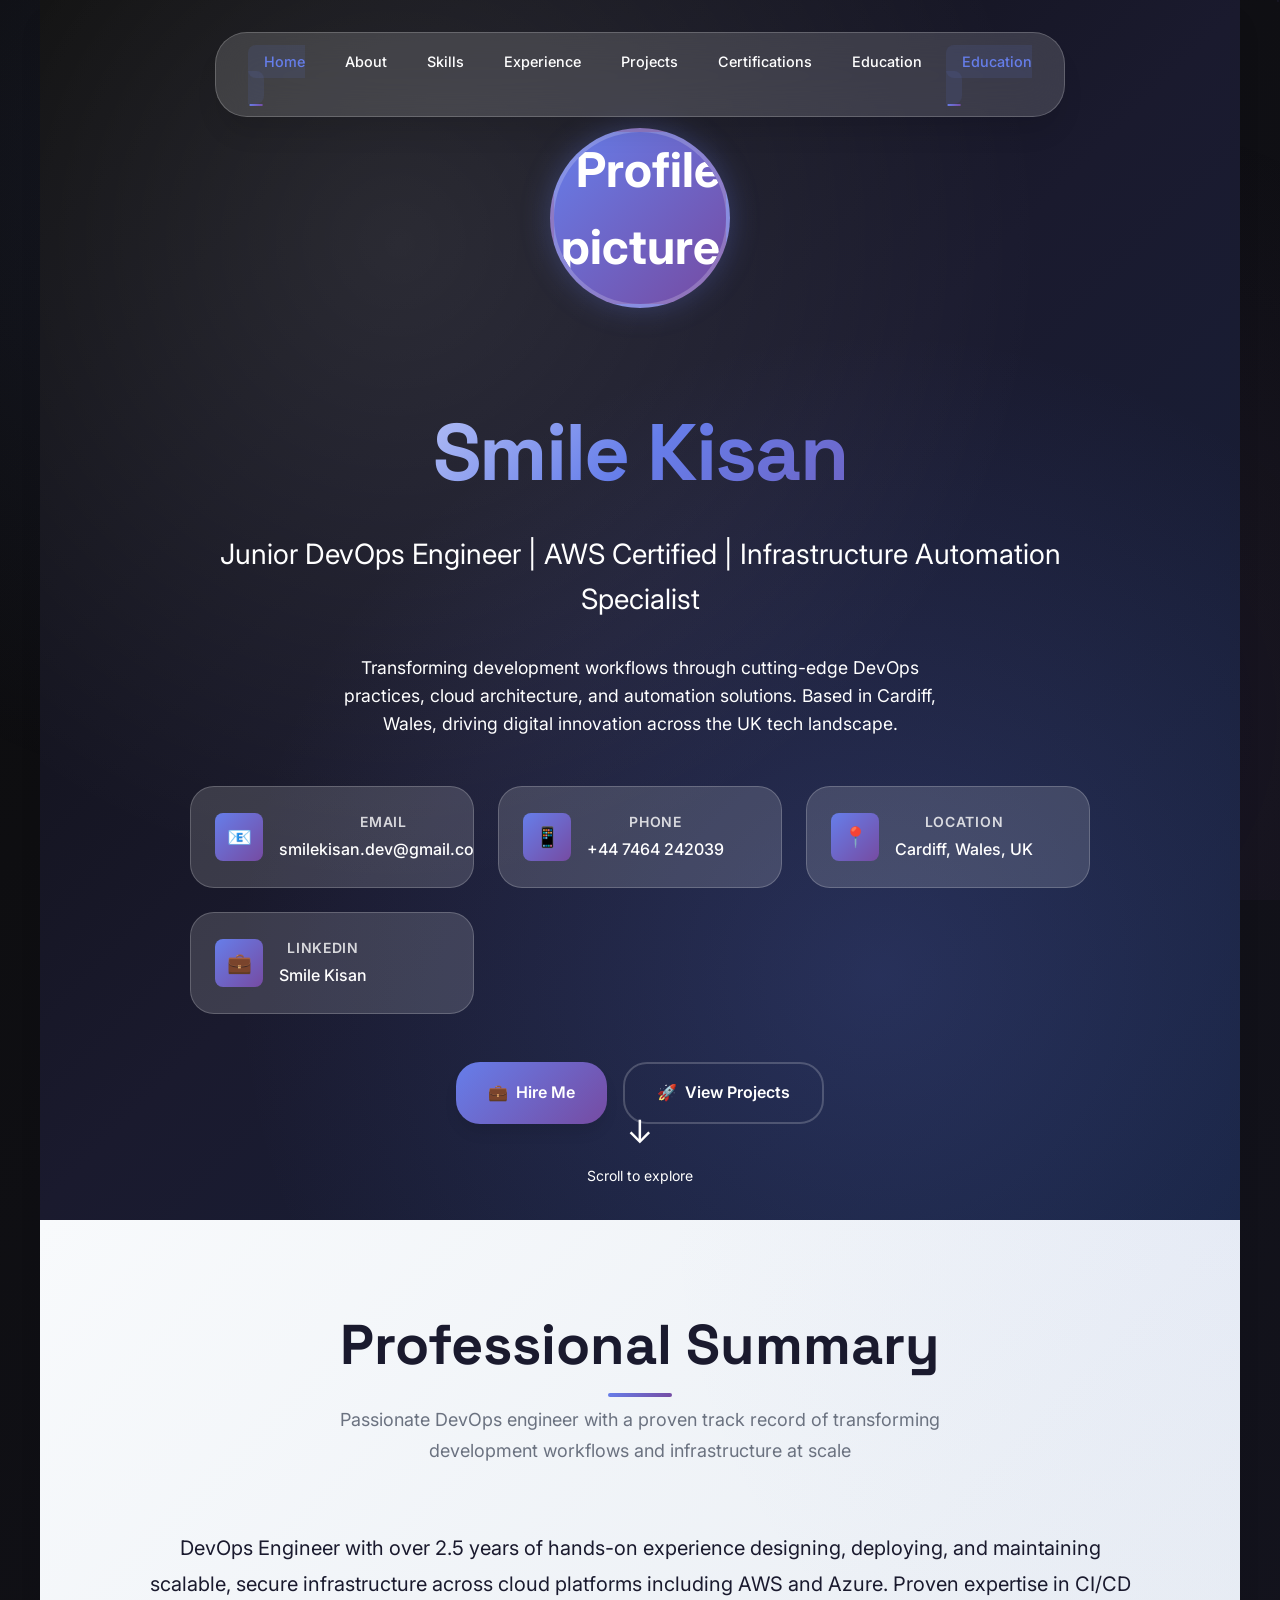
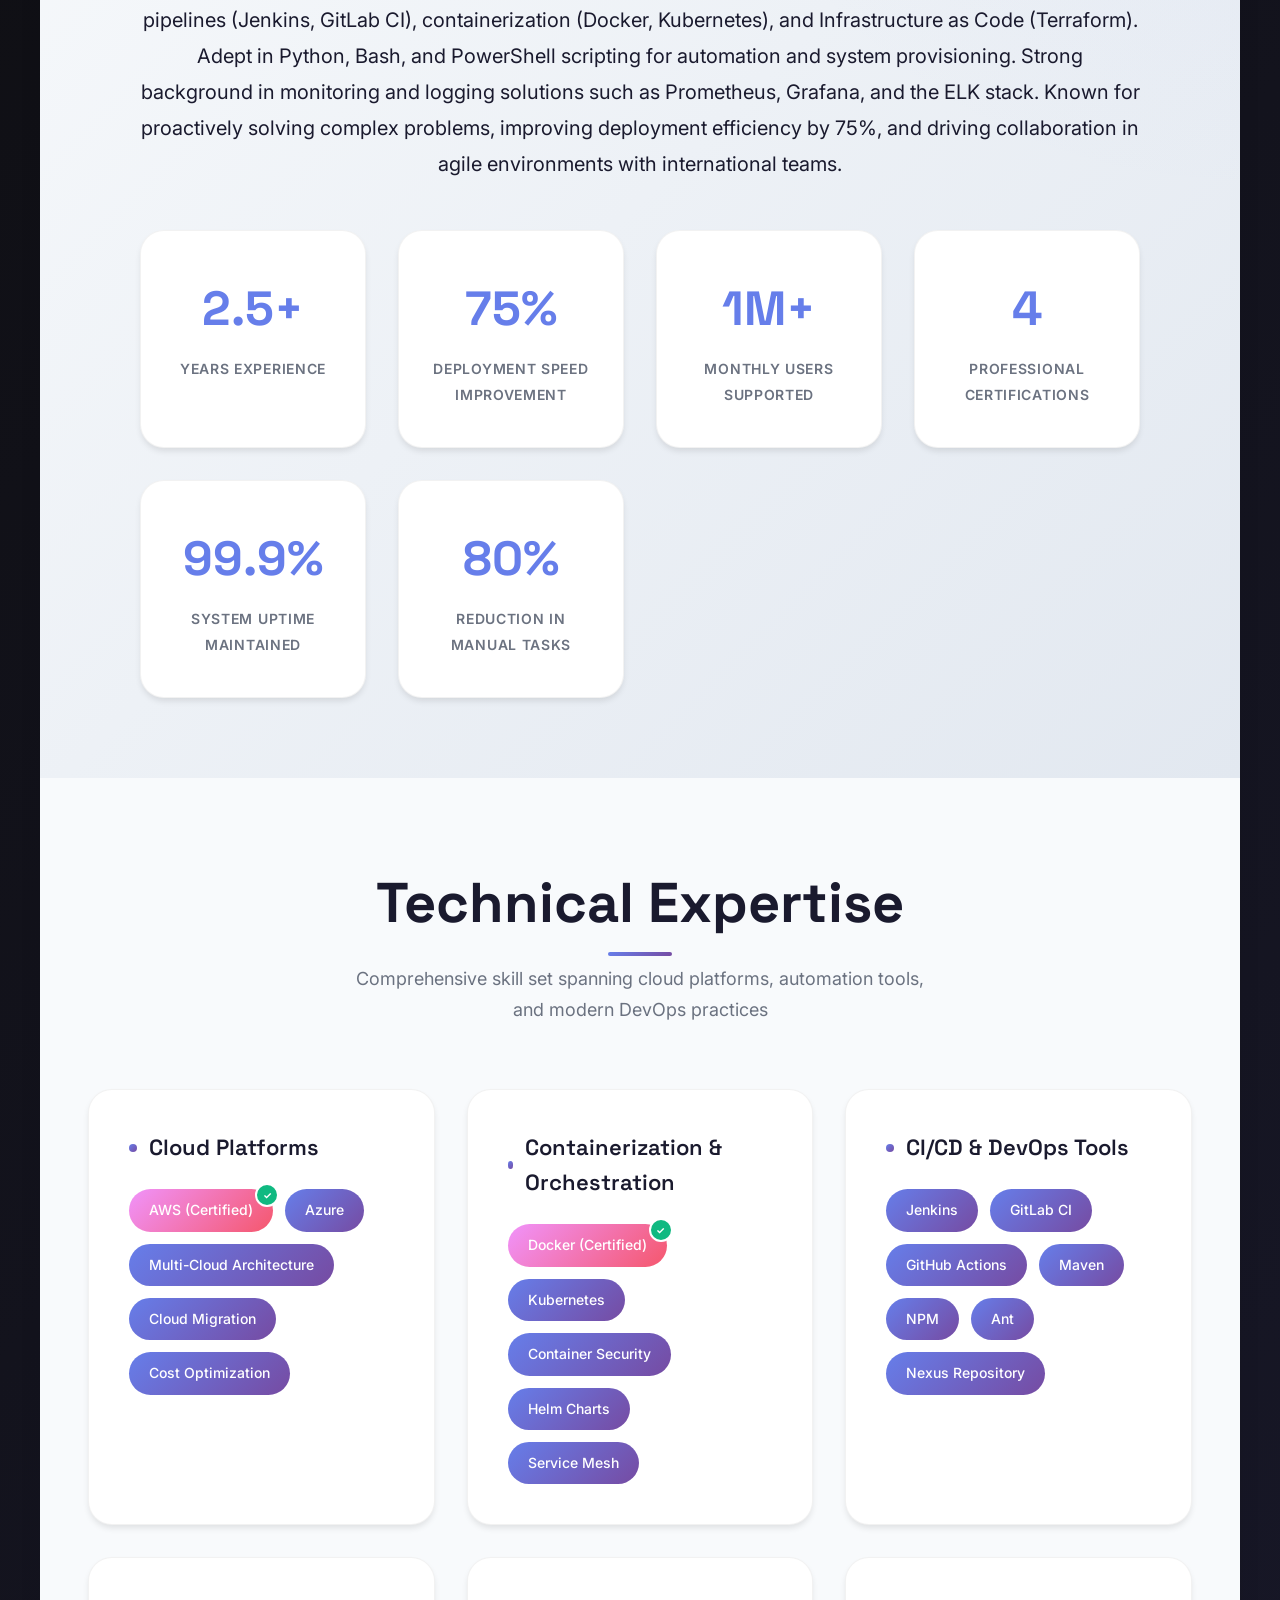
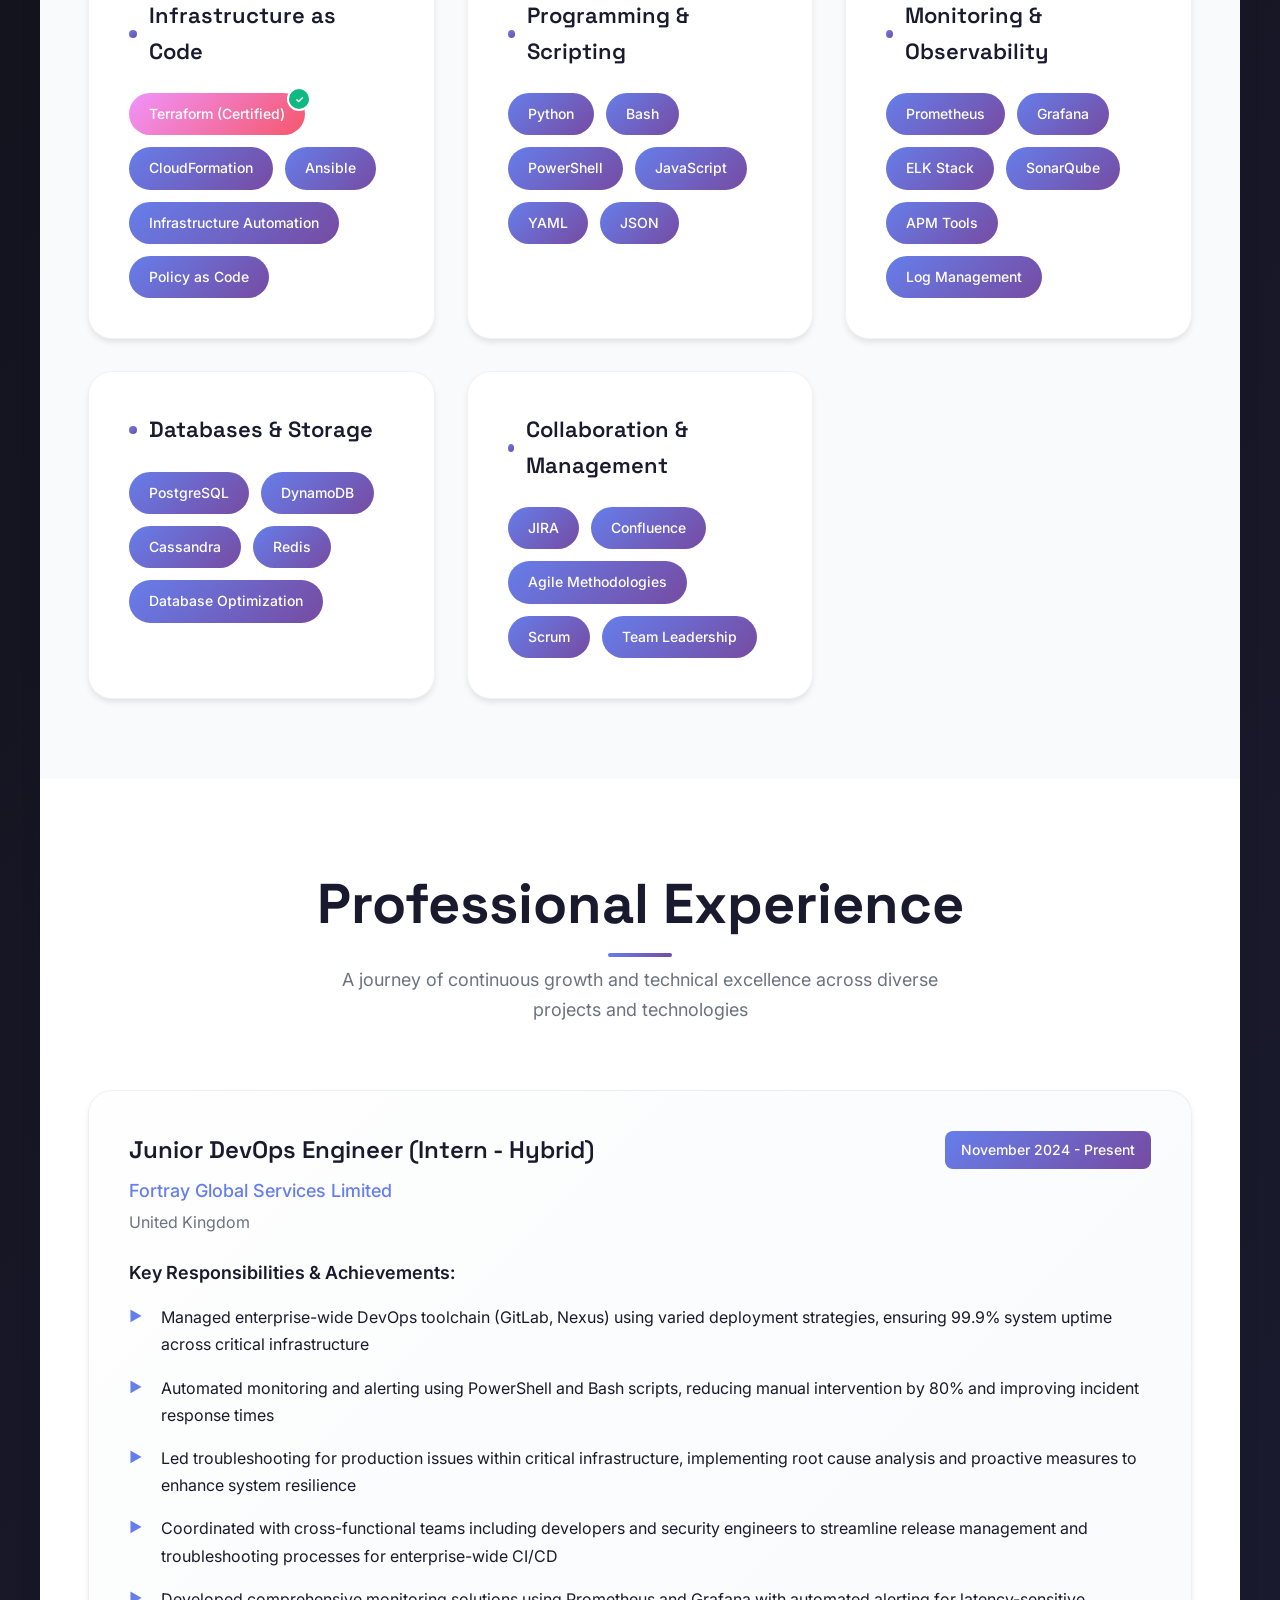
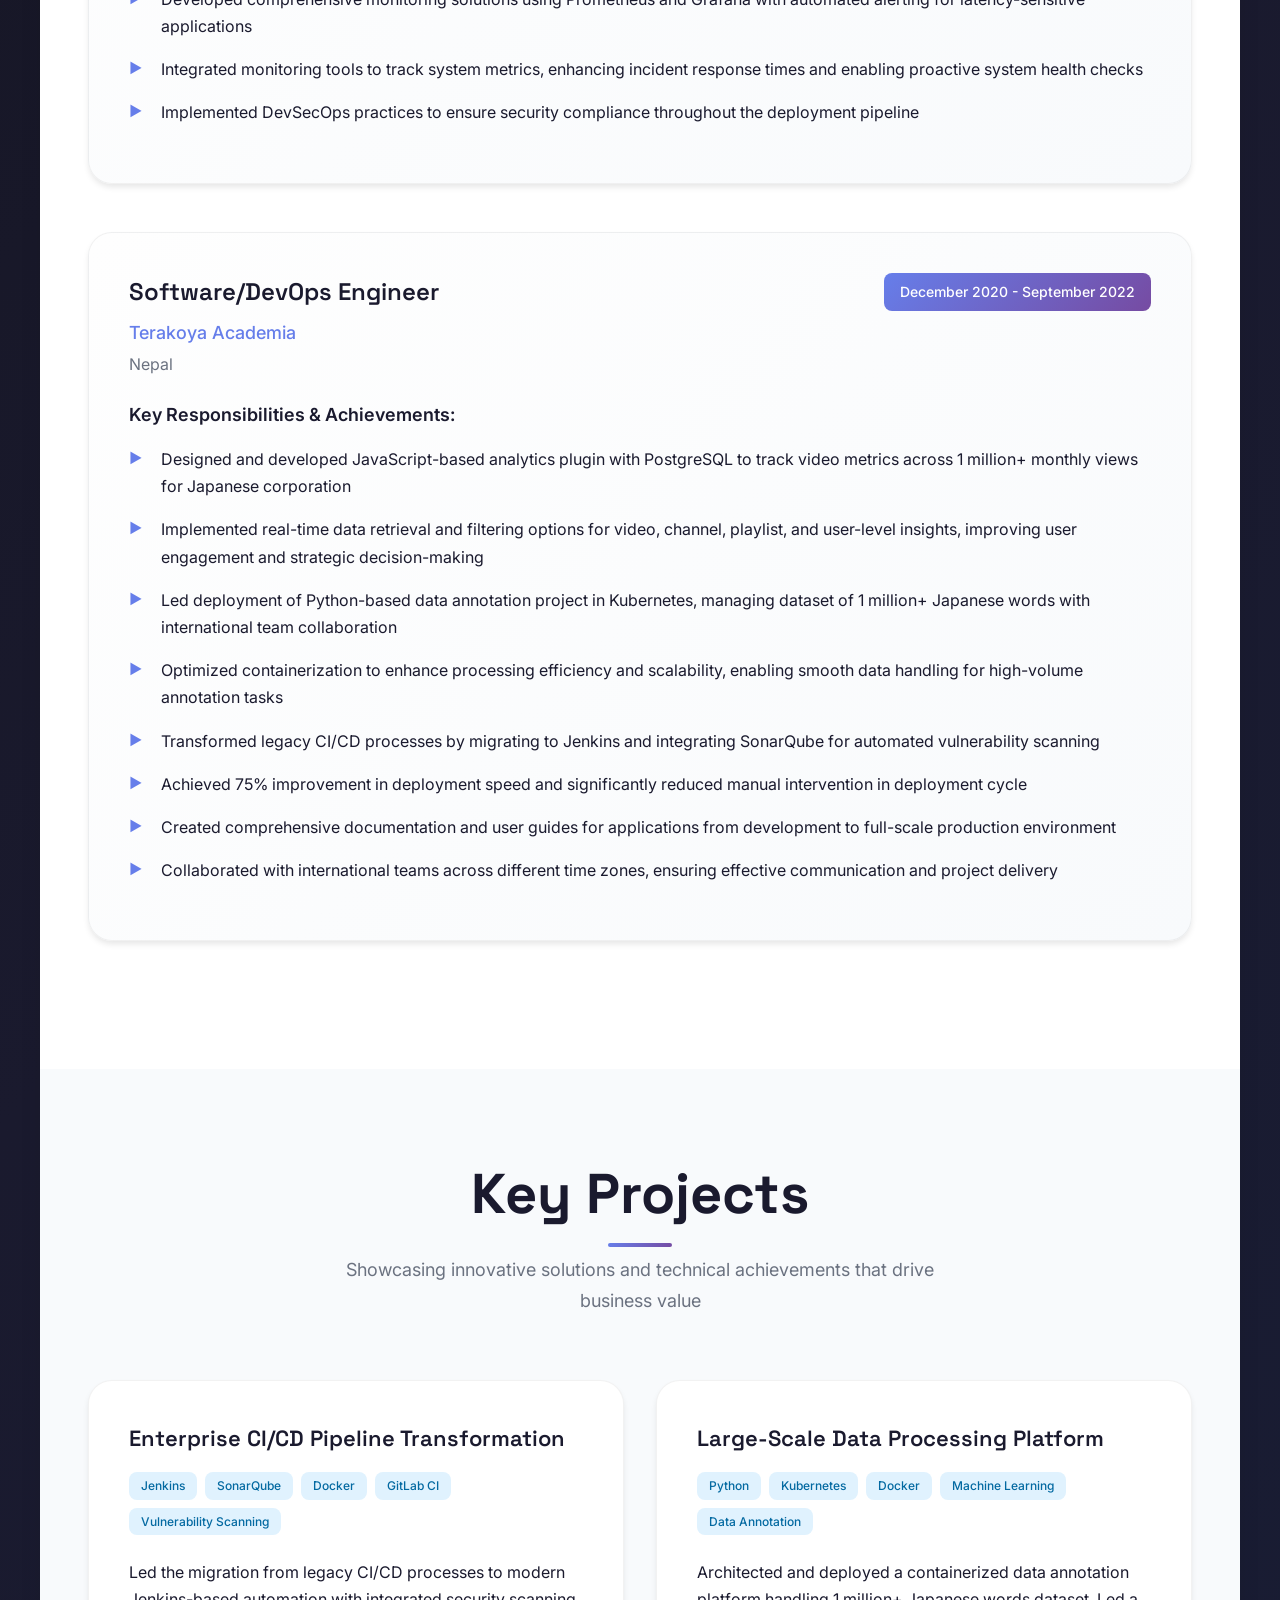
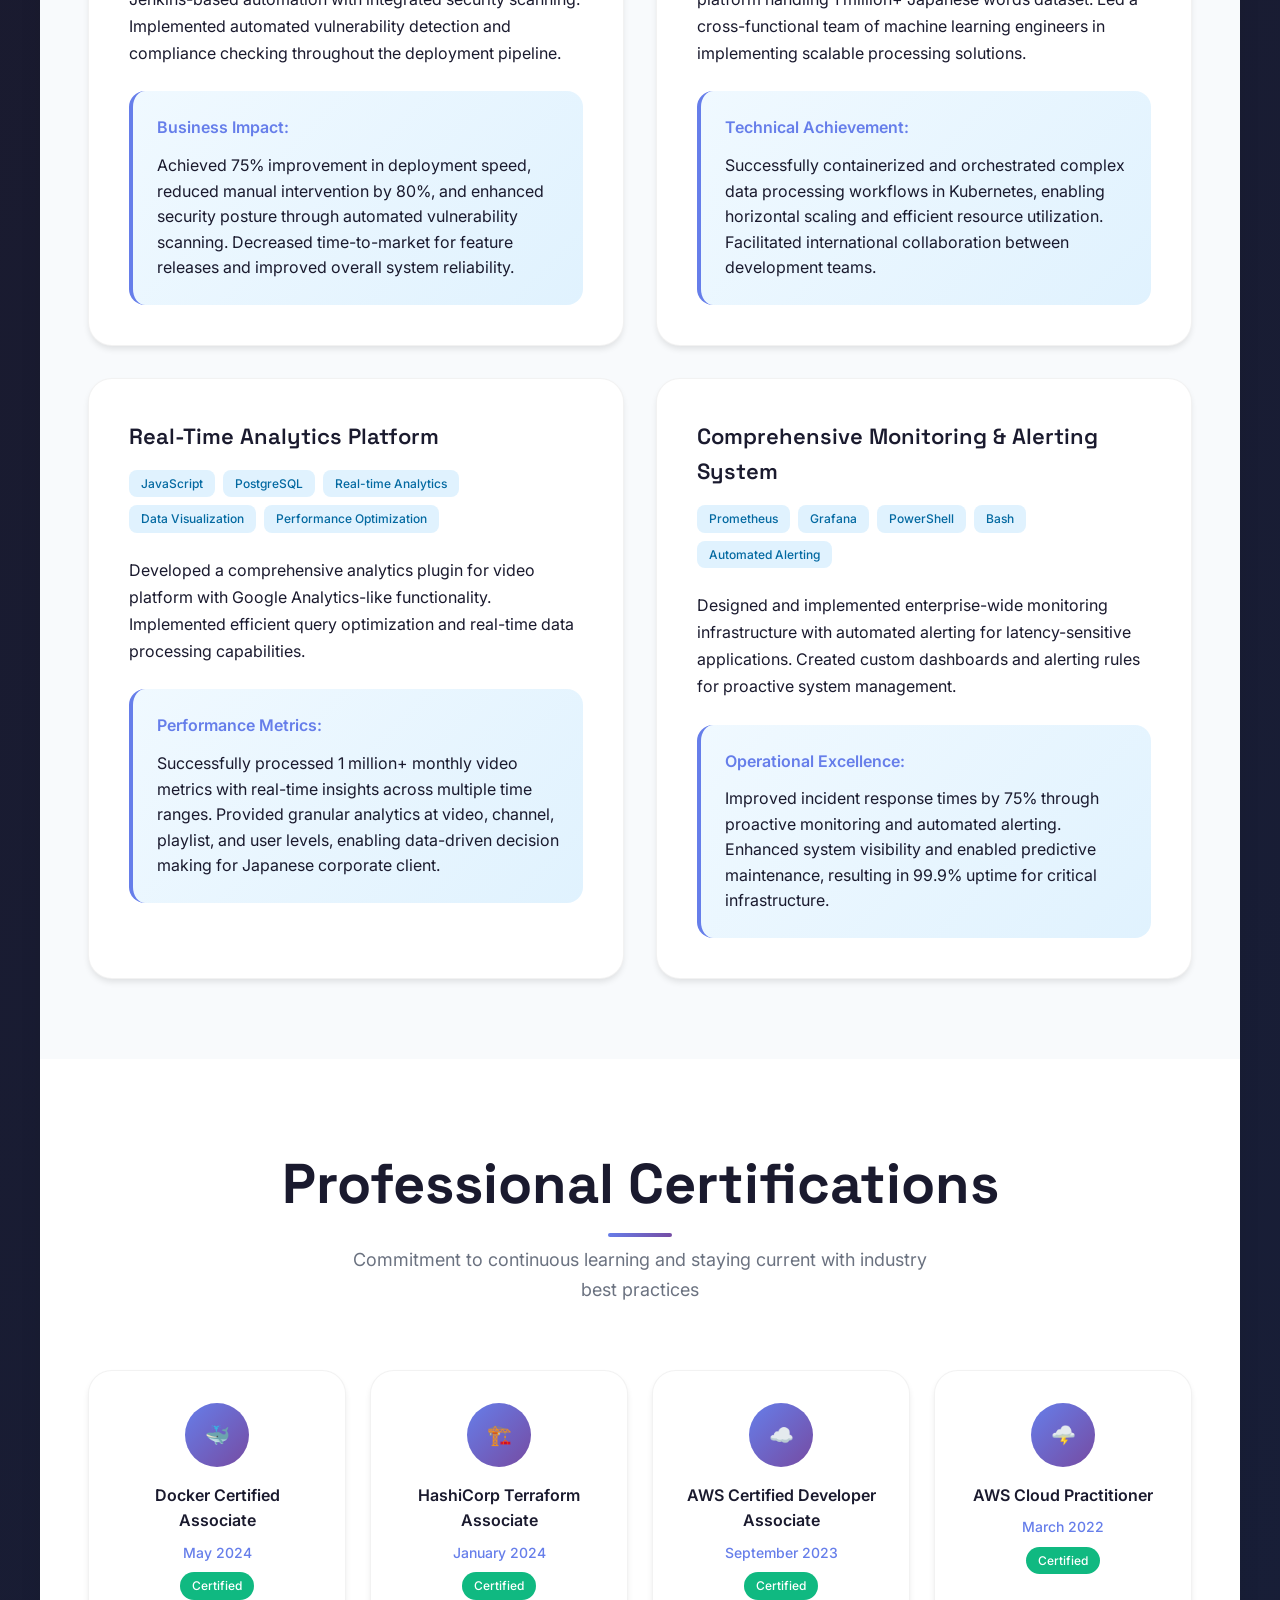
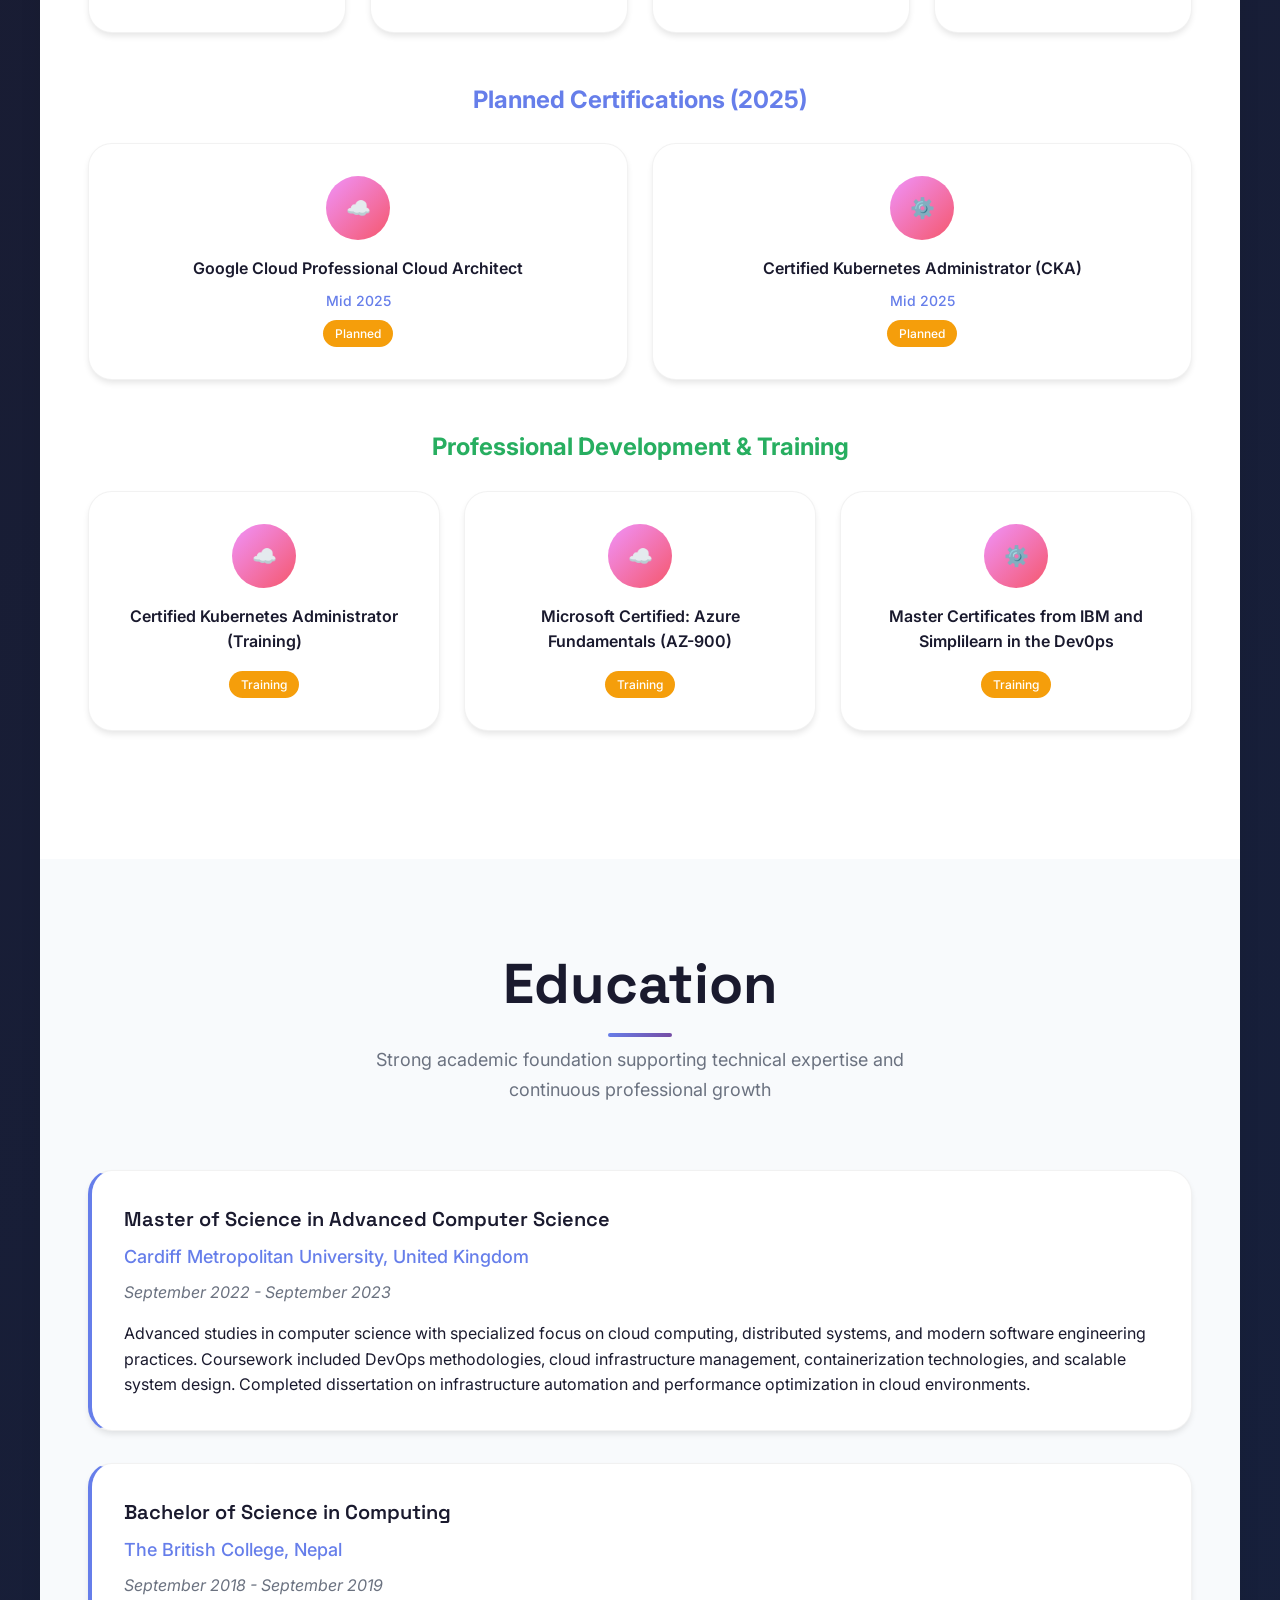
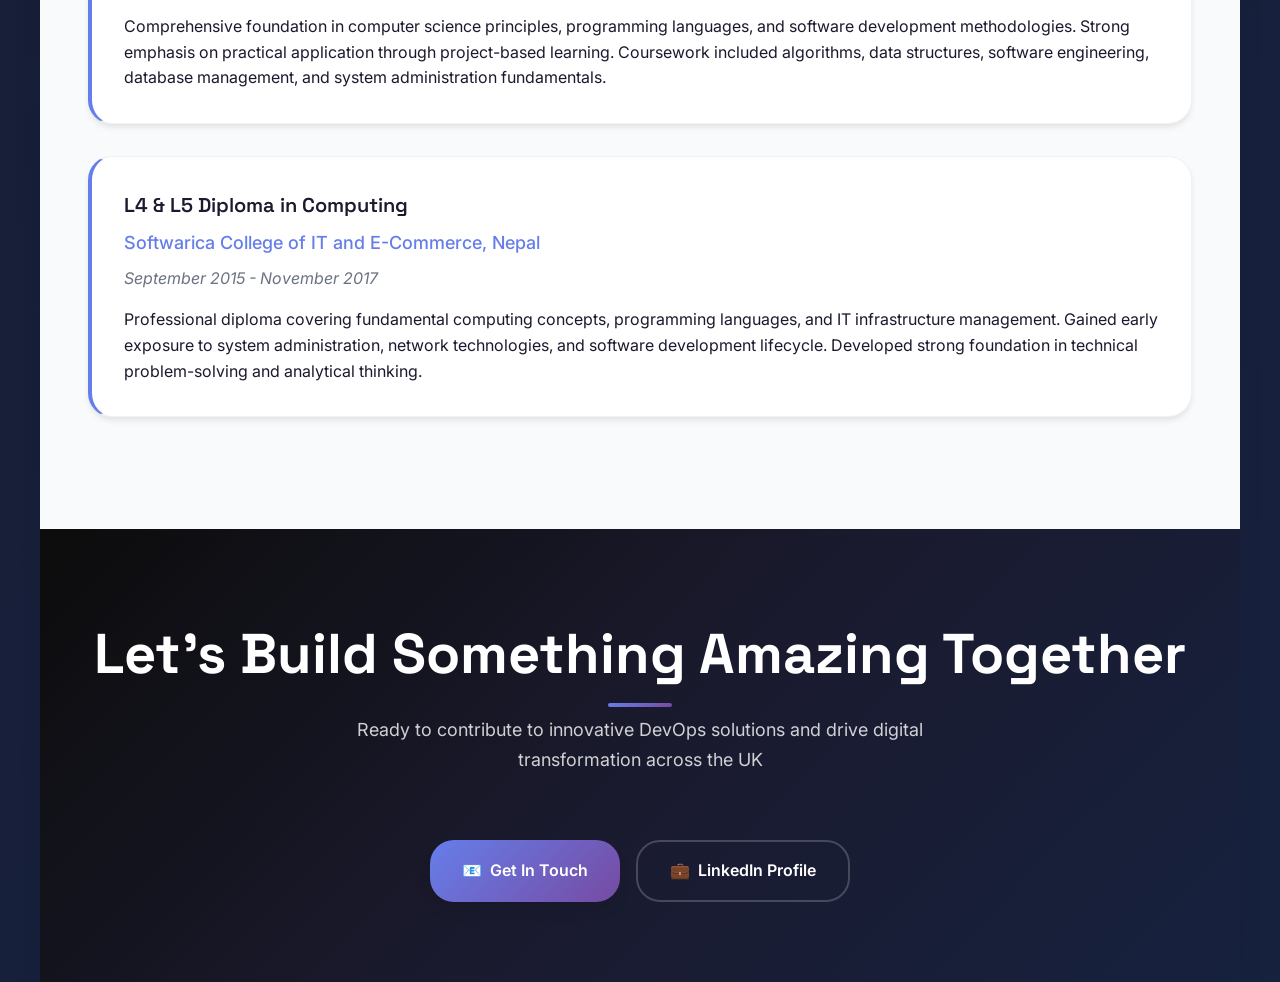
==== commit 9cd66779: "Update index.html" ====
--- a/index.html
+++ b/index.html
@@ -2653,6 +2653,7 @@
                 <li><a href="#certifications" class="nav-link">Projects</a></li>
                 <li><a href="#education" class="nav-link">Certifications</a></li>
                 <li><a href="#contact" class="nav-link">Education</a></li>
+                <li><a href="#summary" class="nav-link">Education</a></li>
             </ul>
             
             <!-- Mobile Hamburger Menu -->
@@ -2679,6 +2680,8 @@
             <li><a href="#projects" class="nav-link">🚀 Projects</a></li>
             <li><a href="#certifications" class="nav-link">🏆 Certifications</a></li>
             <li><a href="#education" class="nav-link">🎓 Education</a></li>
+            <li><a href="#summary" class="nav-link">Education</a></li>
+            
         </ul>
         
         <div class="nav-mobile-contact">
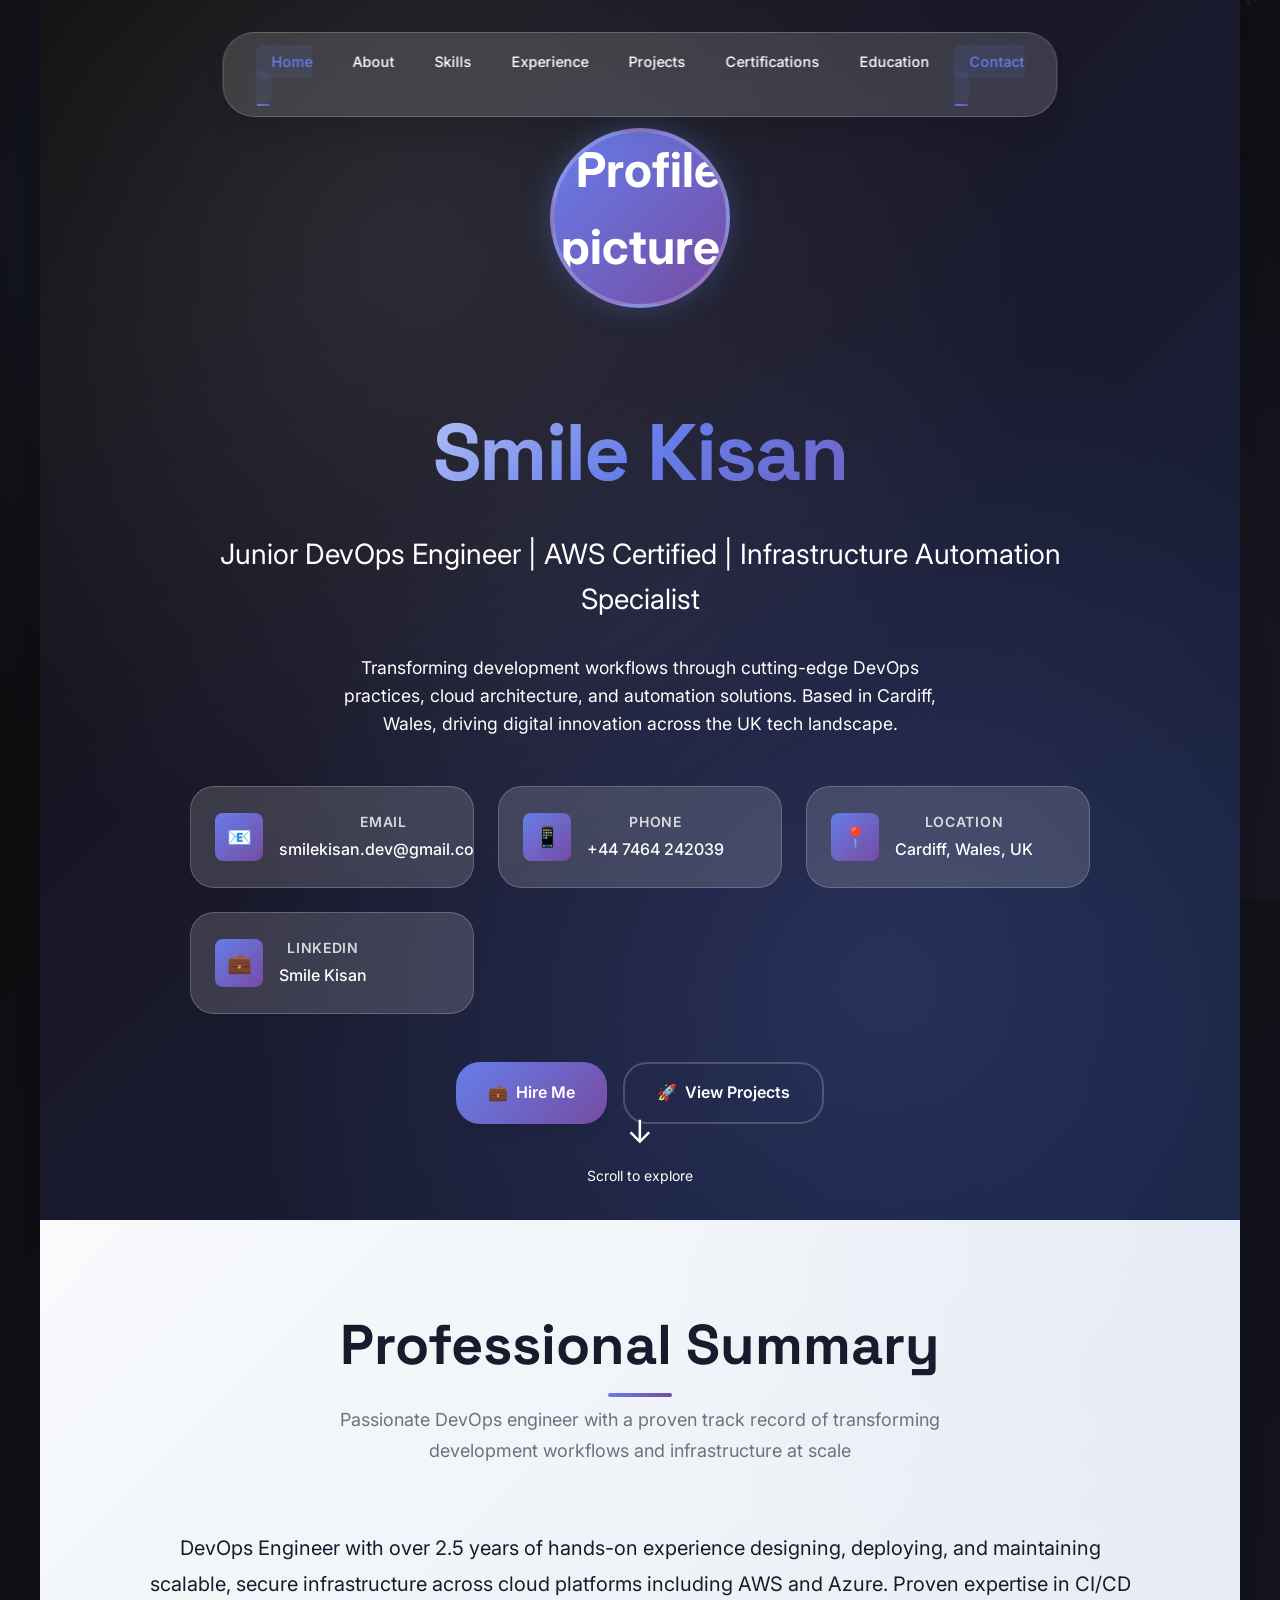
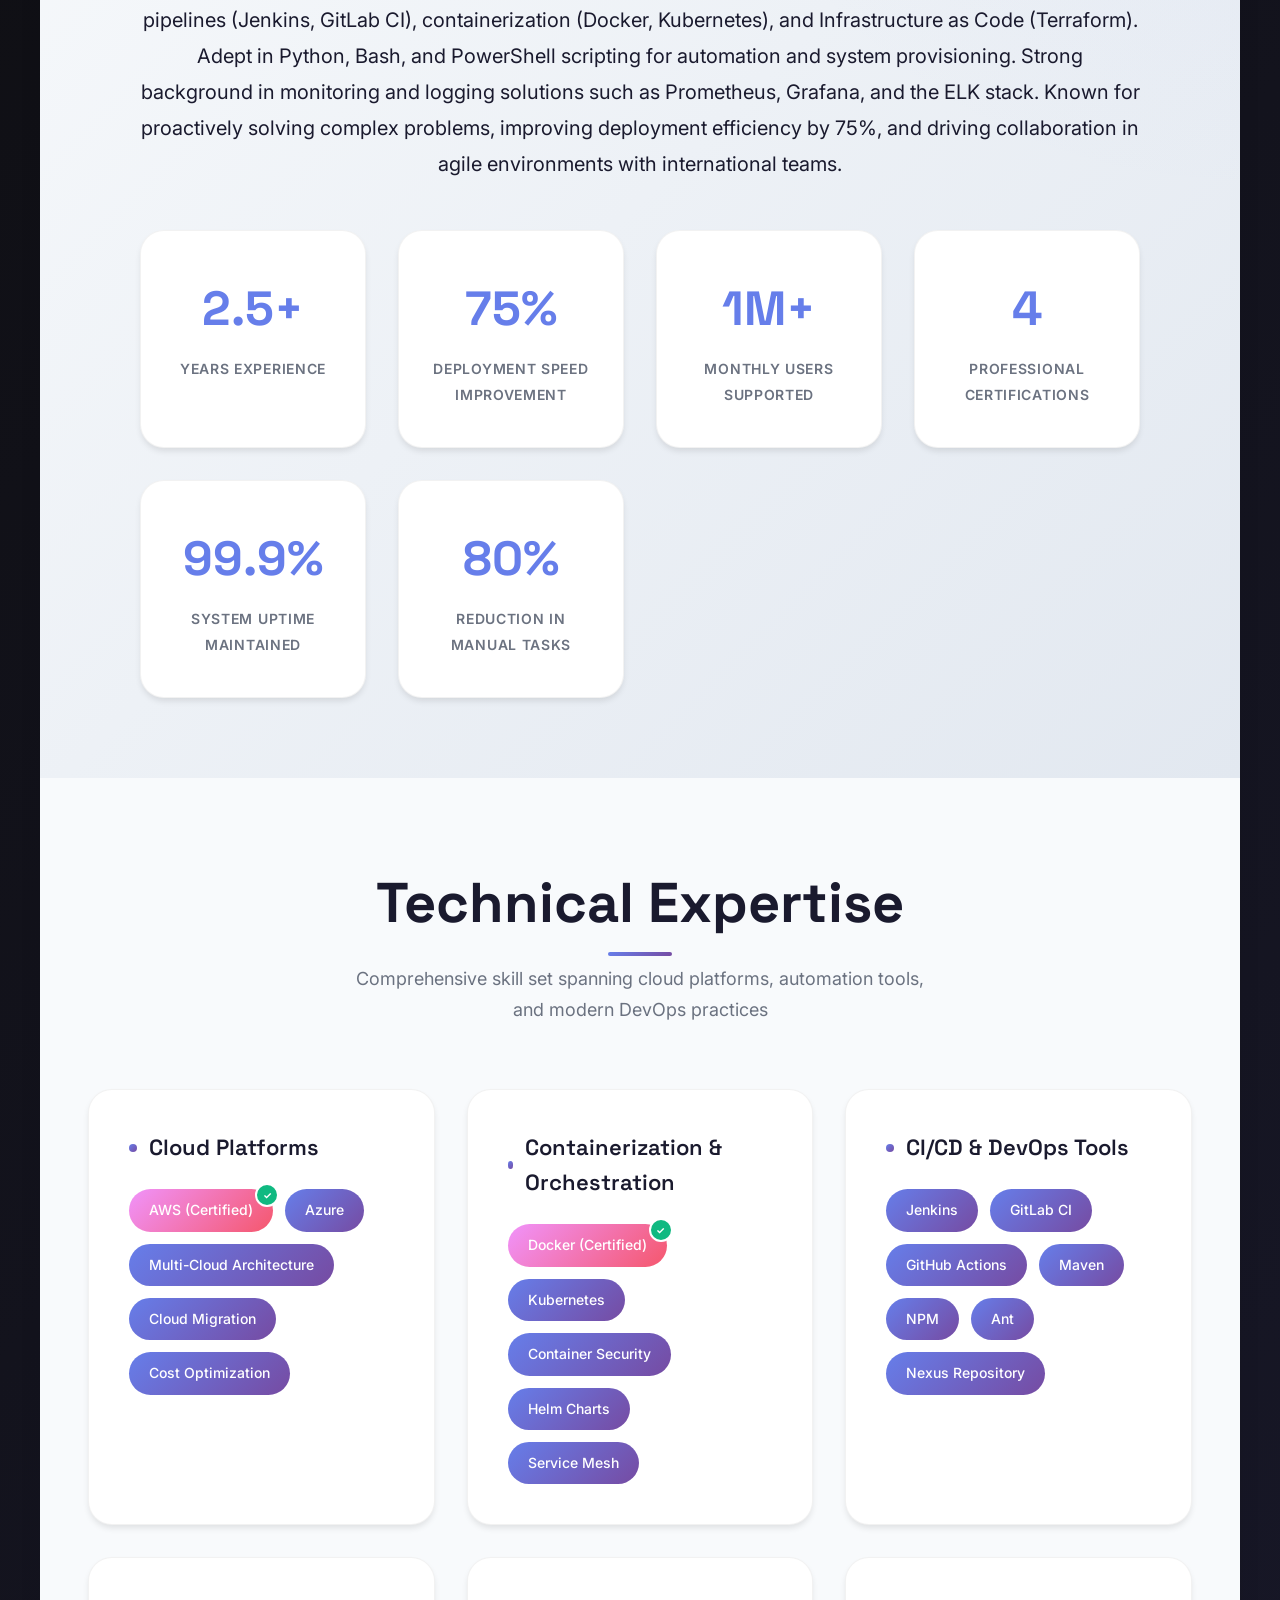
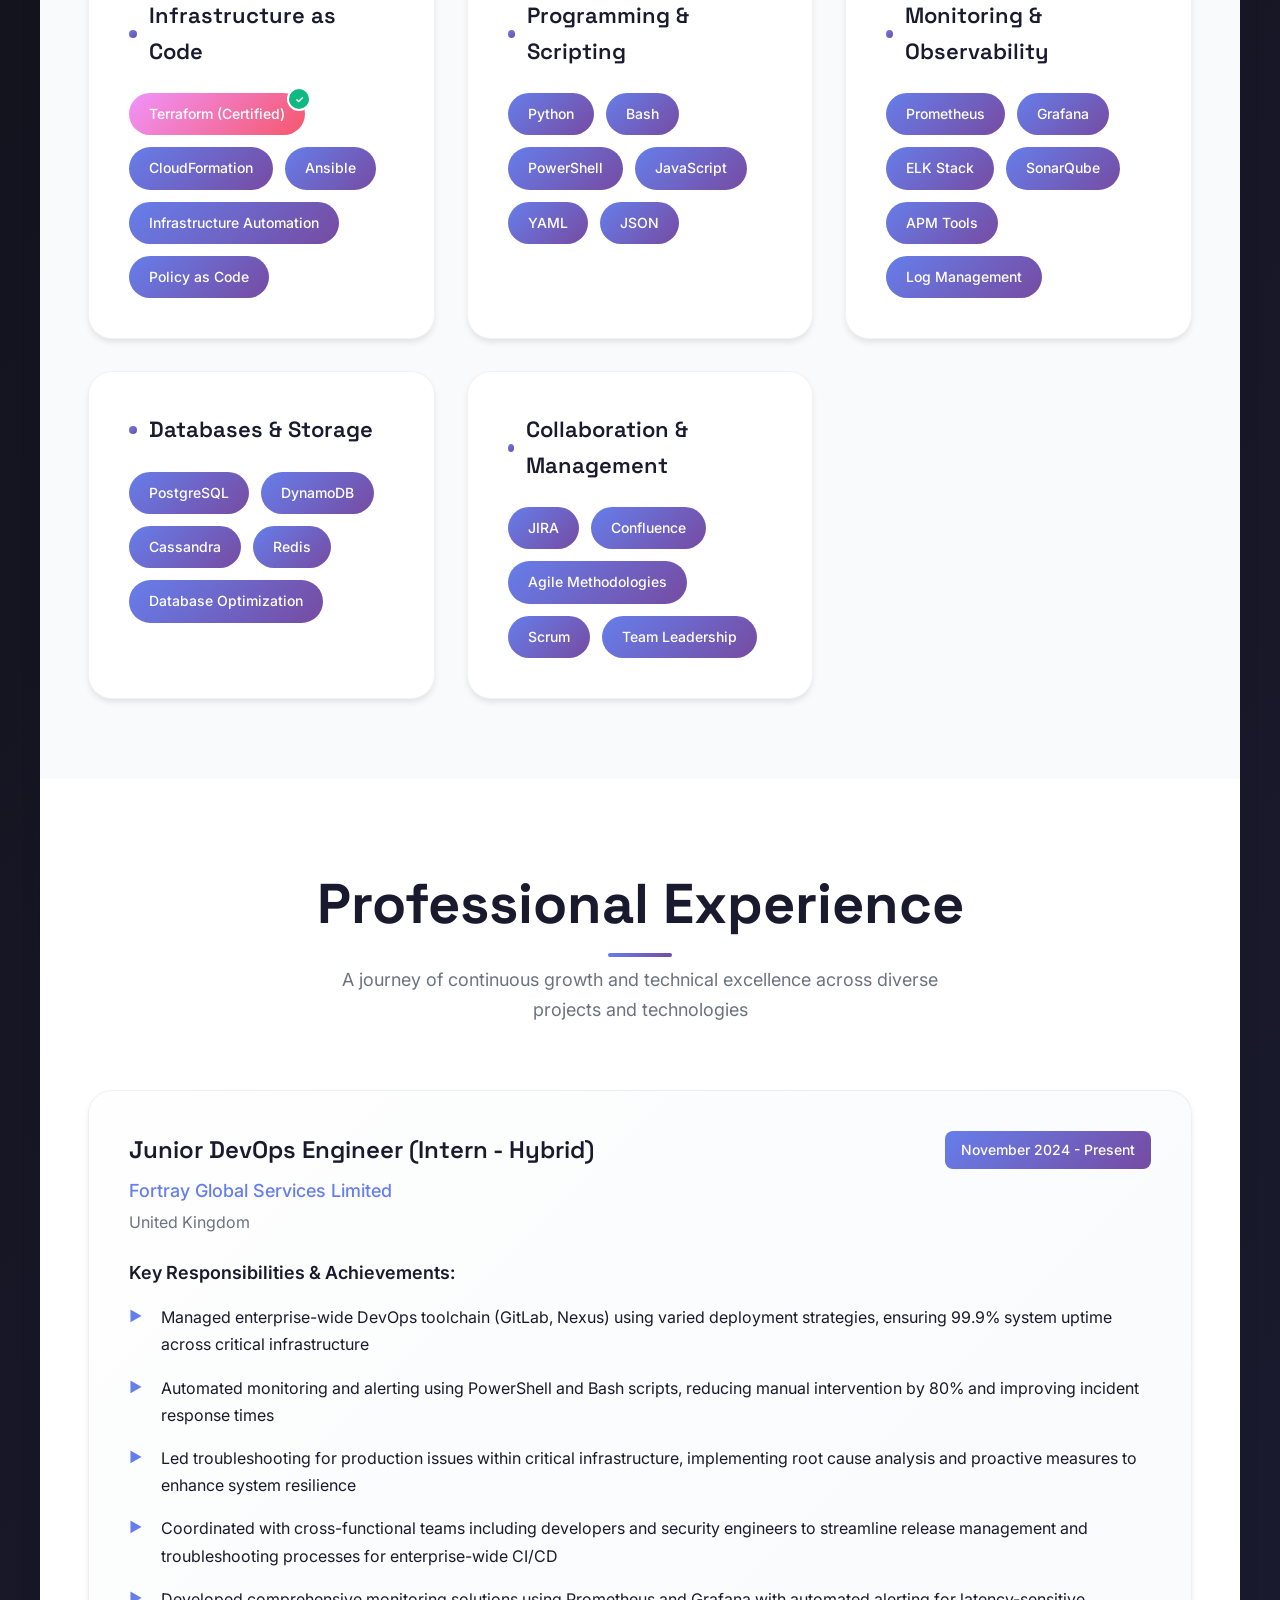
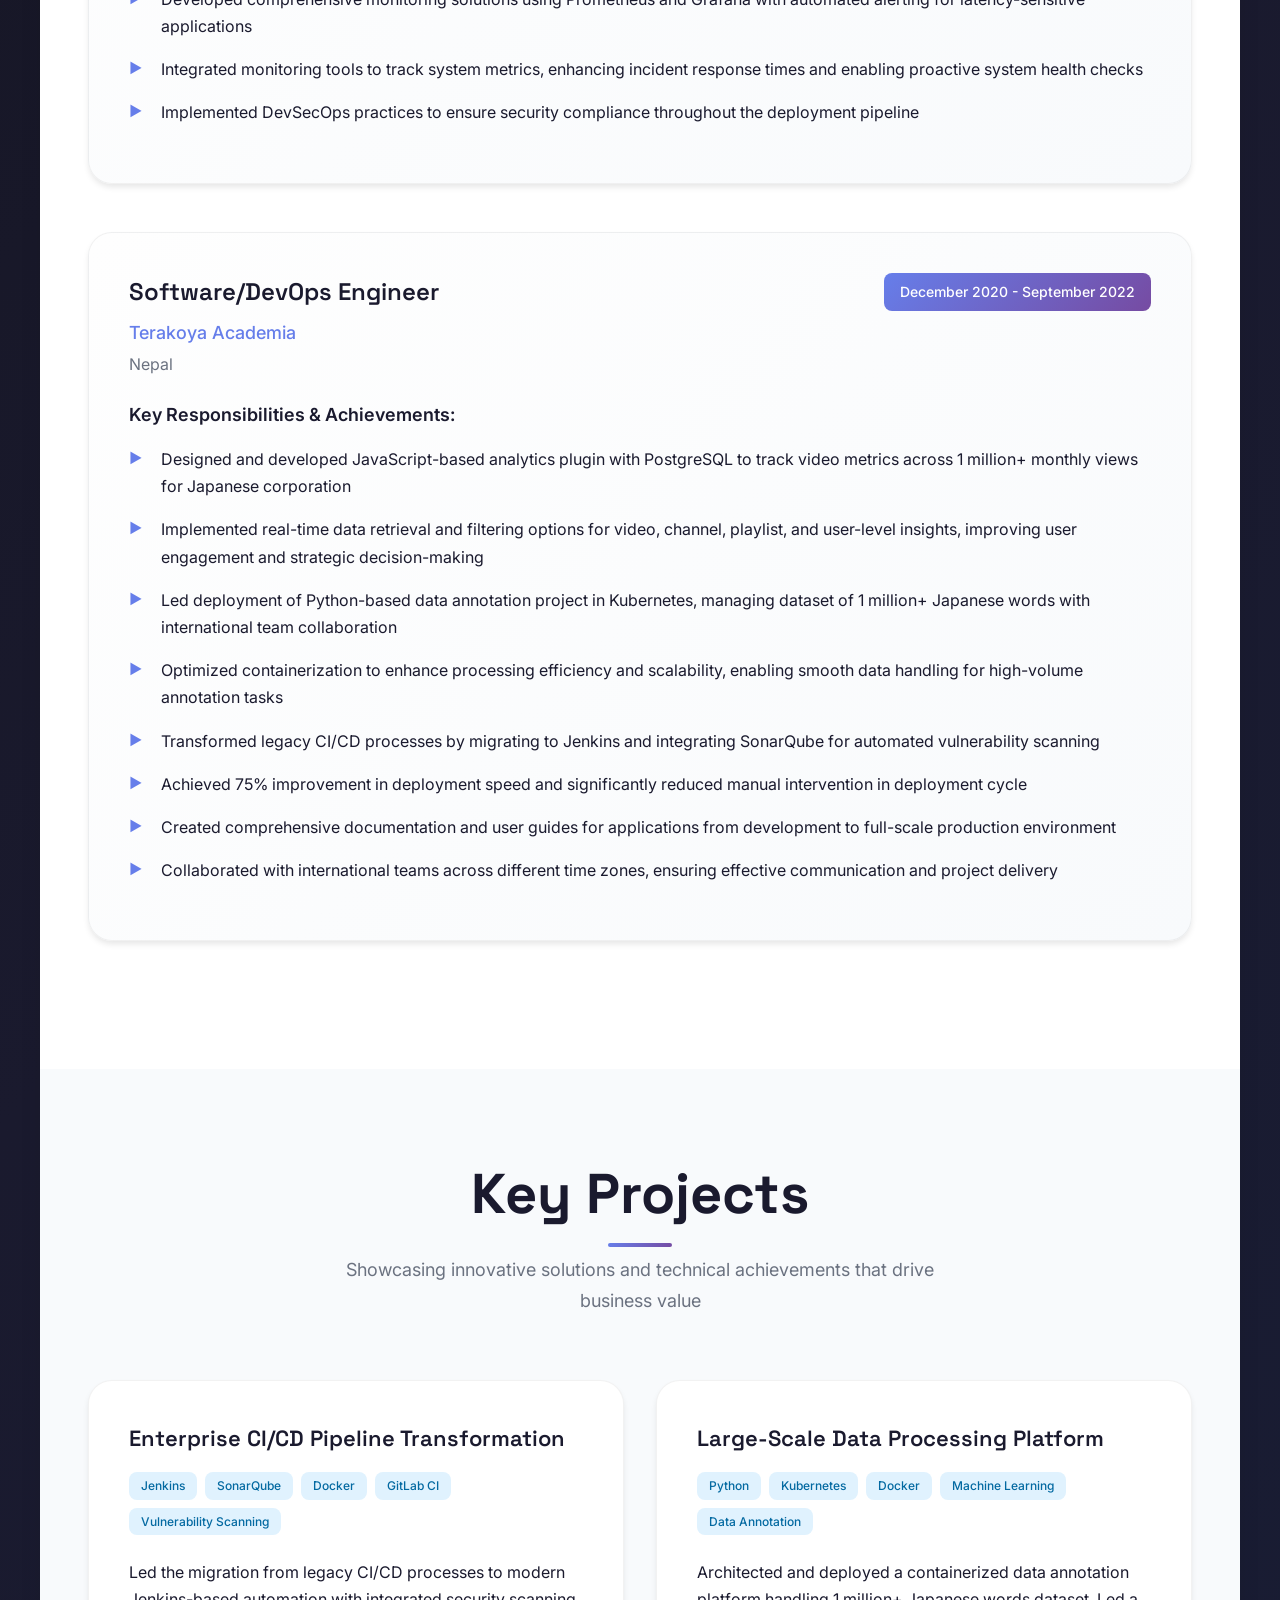
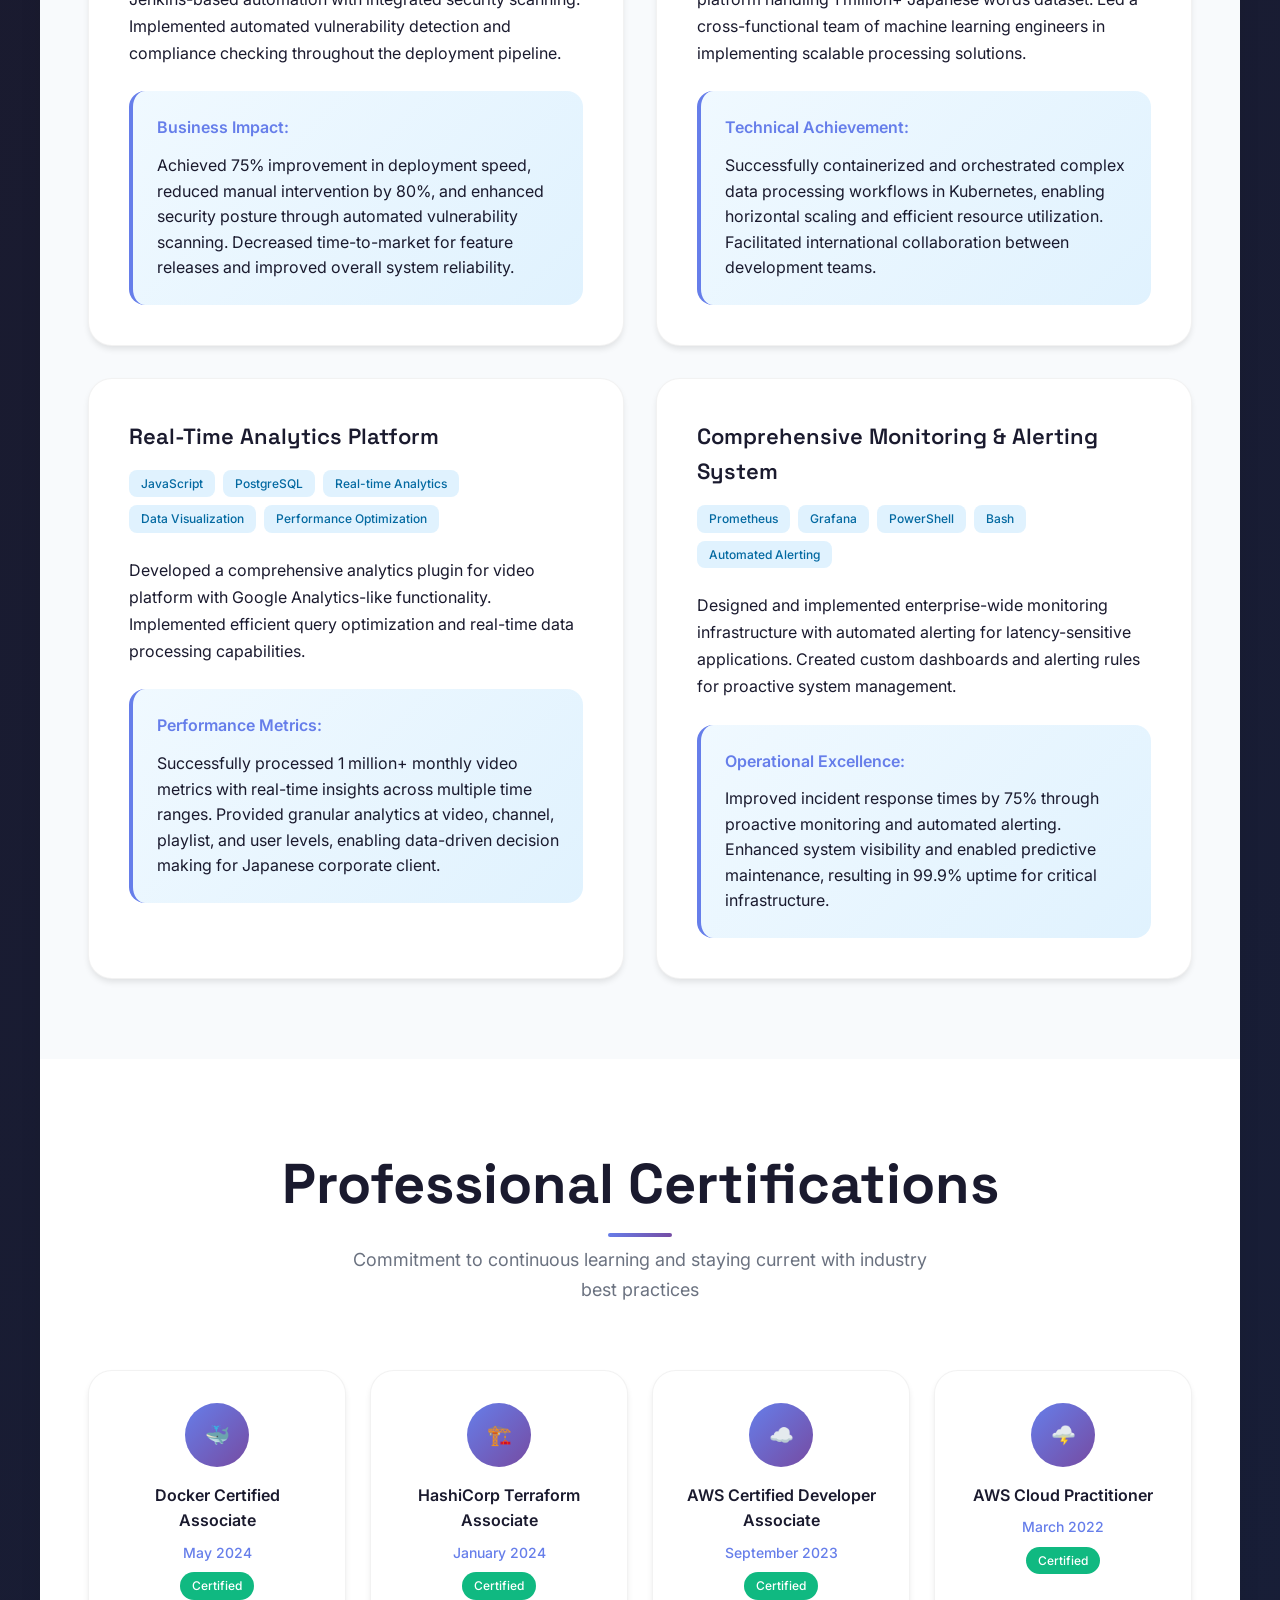
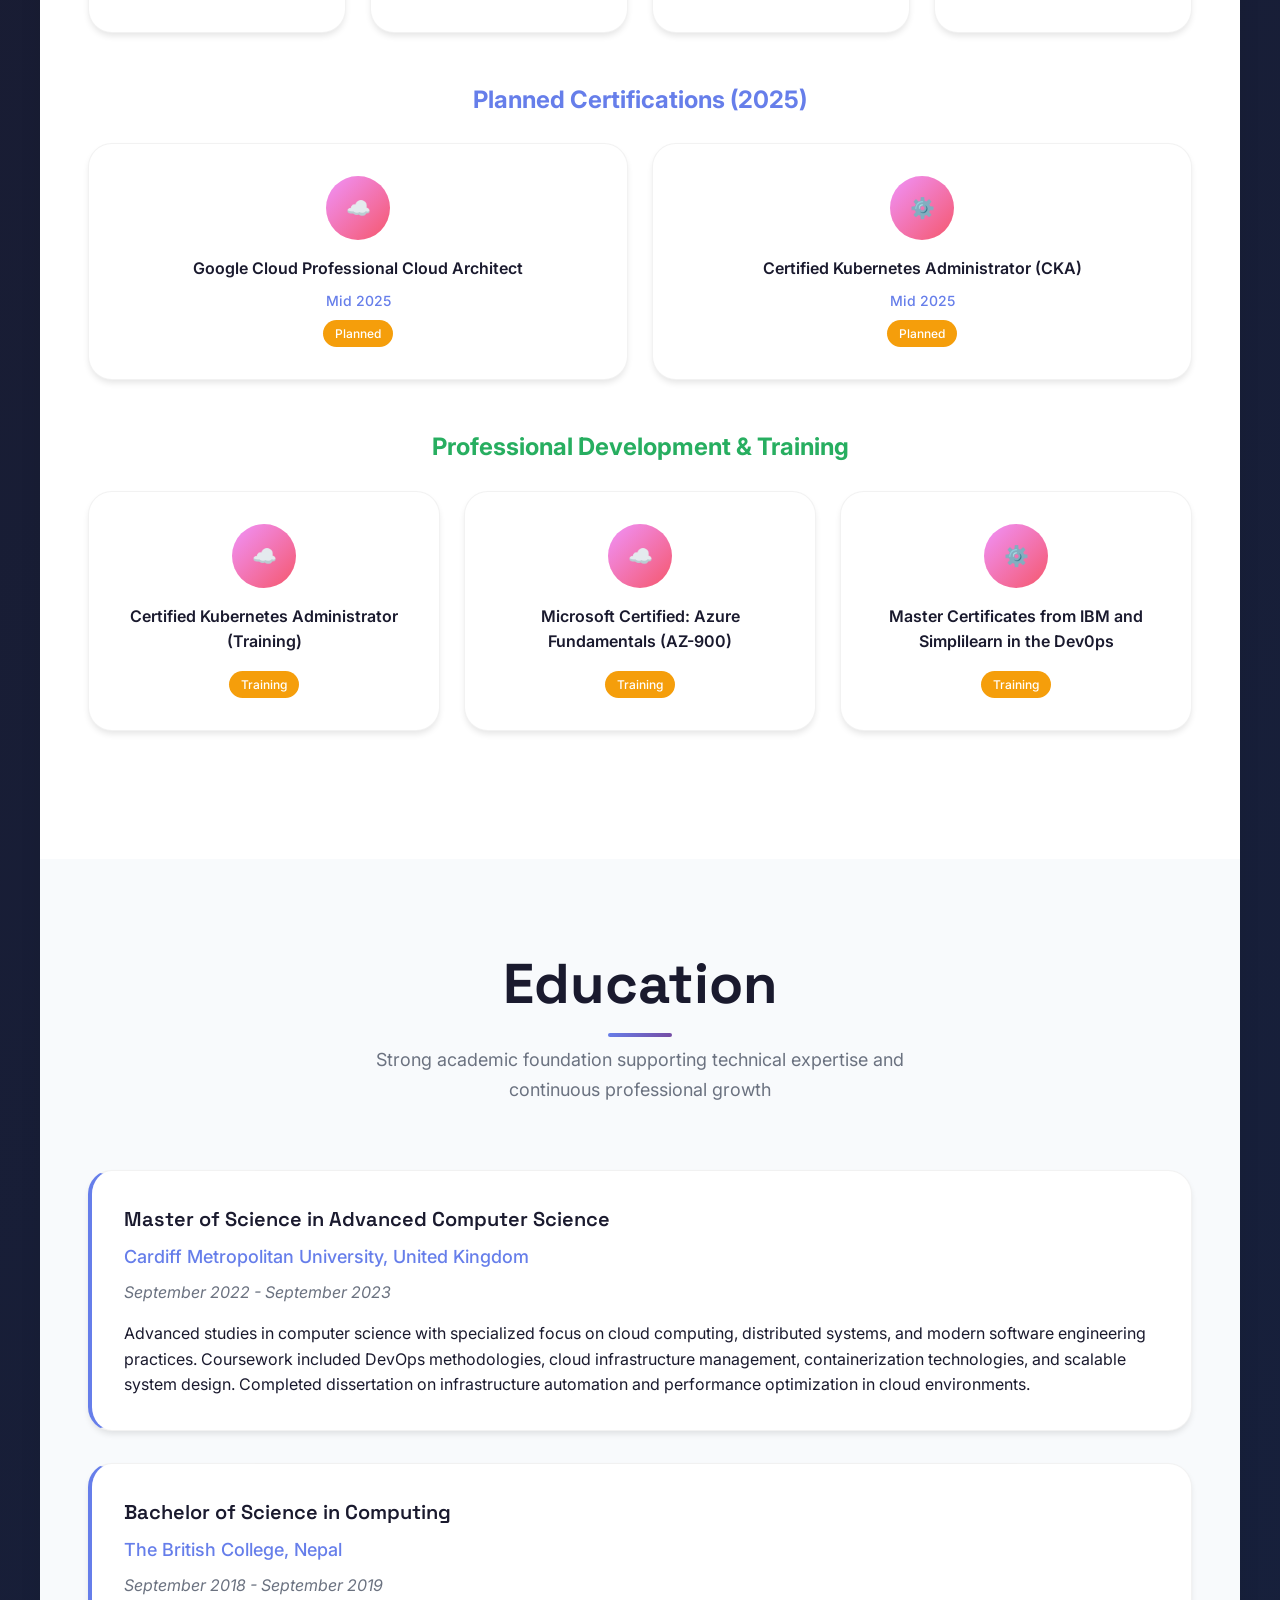
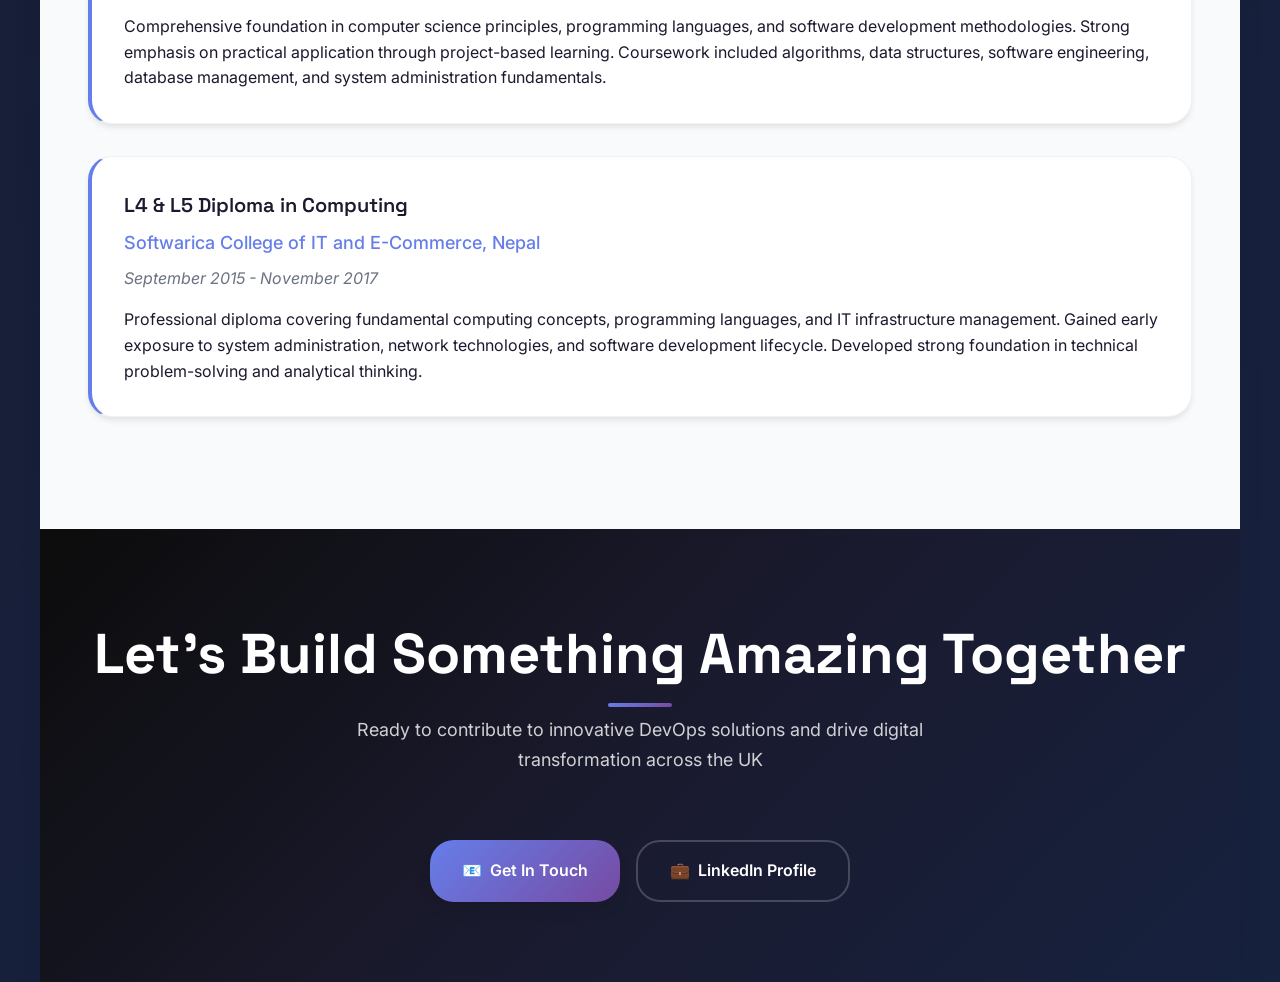
==== commit e593cd40: "Update index.html" ====
--- a/index.html
+++ b/index.html
@@ -2653,7 +2653,7 @@
                 <li><a href="#certifications" class="nav-link">Projects</a></li>
                 <li><a href="#education" class="nav-link">Certifications</a></li>
                 <li><a href="#contact" class="nav-link">Education</a></li>
-                <li><a href="#summary" class="nav-link">Education</a></li>
+                <li><a href="#summary" class="nav-link">Contact</a></li>
             </ul>
             
             <!-- Mobile Hamburger Menu -->
@@ -2680,7 +2680,7 @@
             <li><a href="#projects" class="nav-link">🚀 Projects</a></li>
             <li><a href="#certifications" class="nav-link">🏆 Certifications</a></li>
             <li><a href="#education" class="nav-link">🎓 Education</a></li>
-            <li><a href="#summary" class="nav-link">Education</a></li>
+            <li><a href="#summary" class="nav-link">Contact</a></li>
             
         </ul>
         
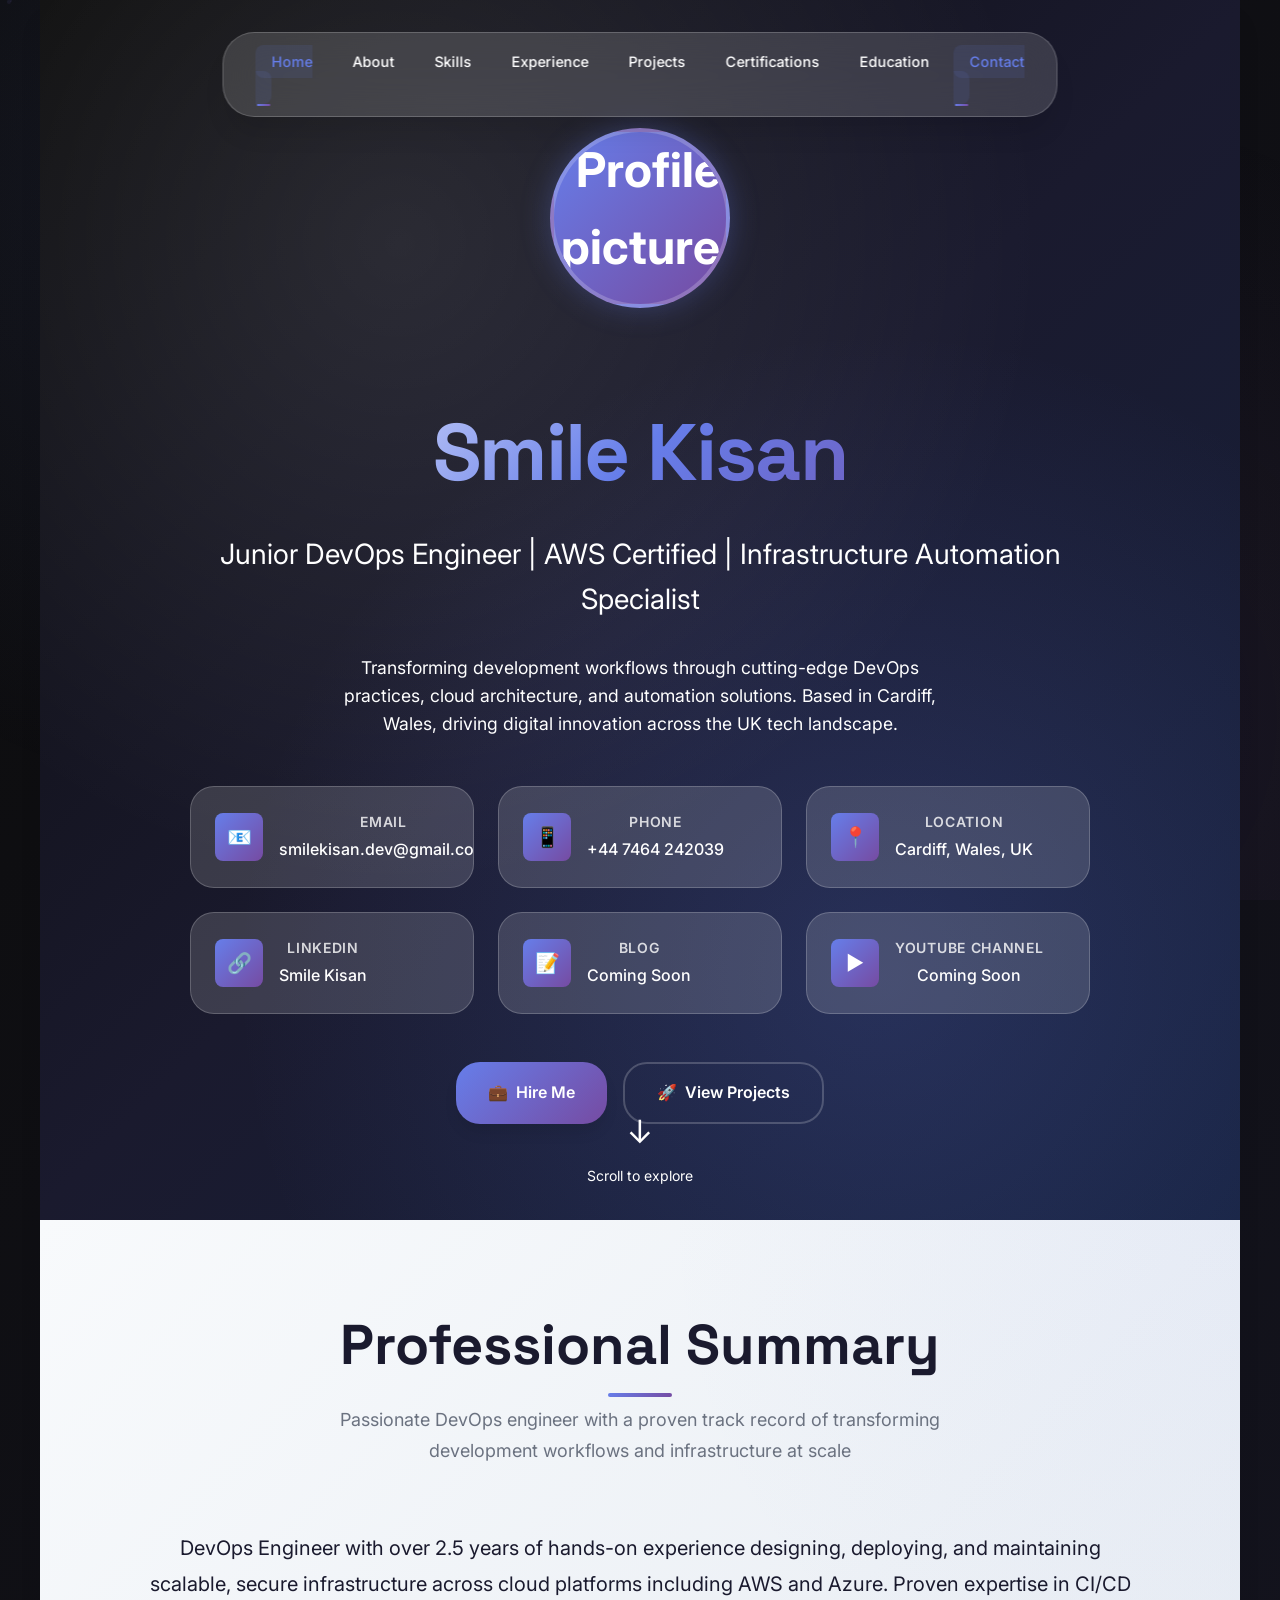
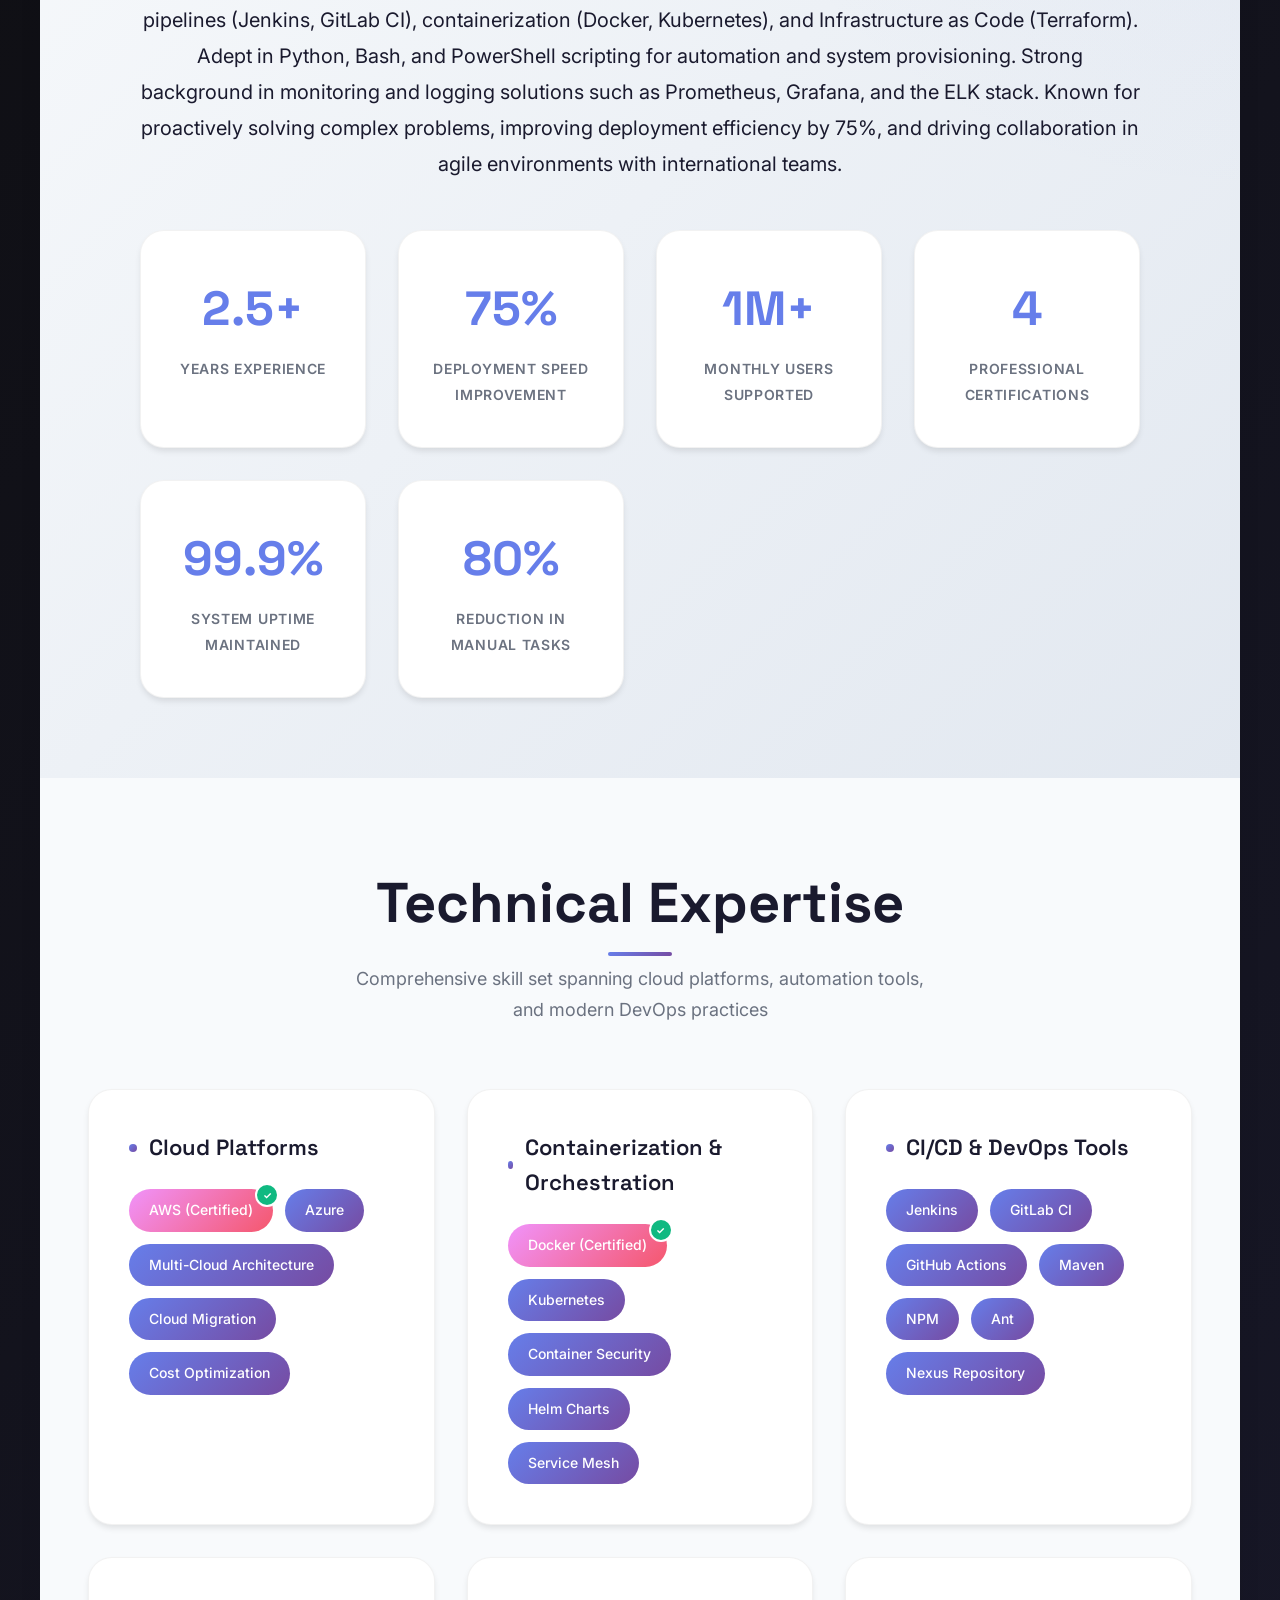
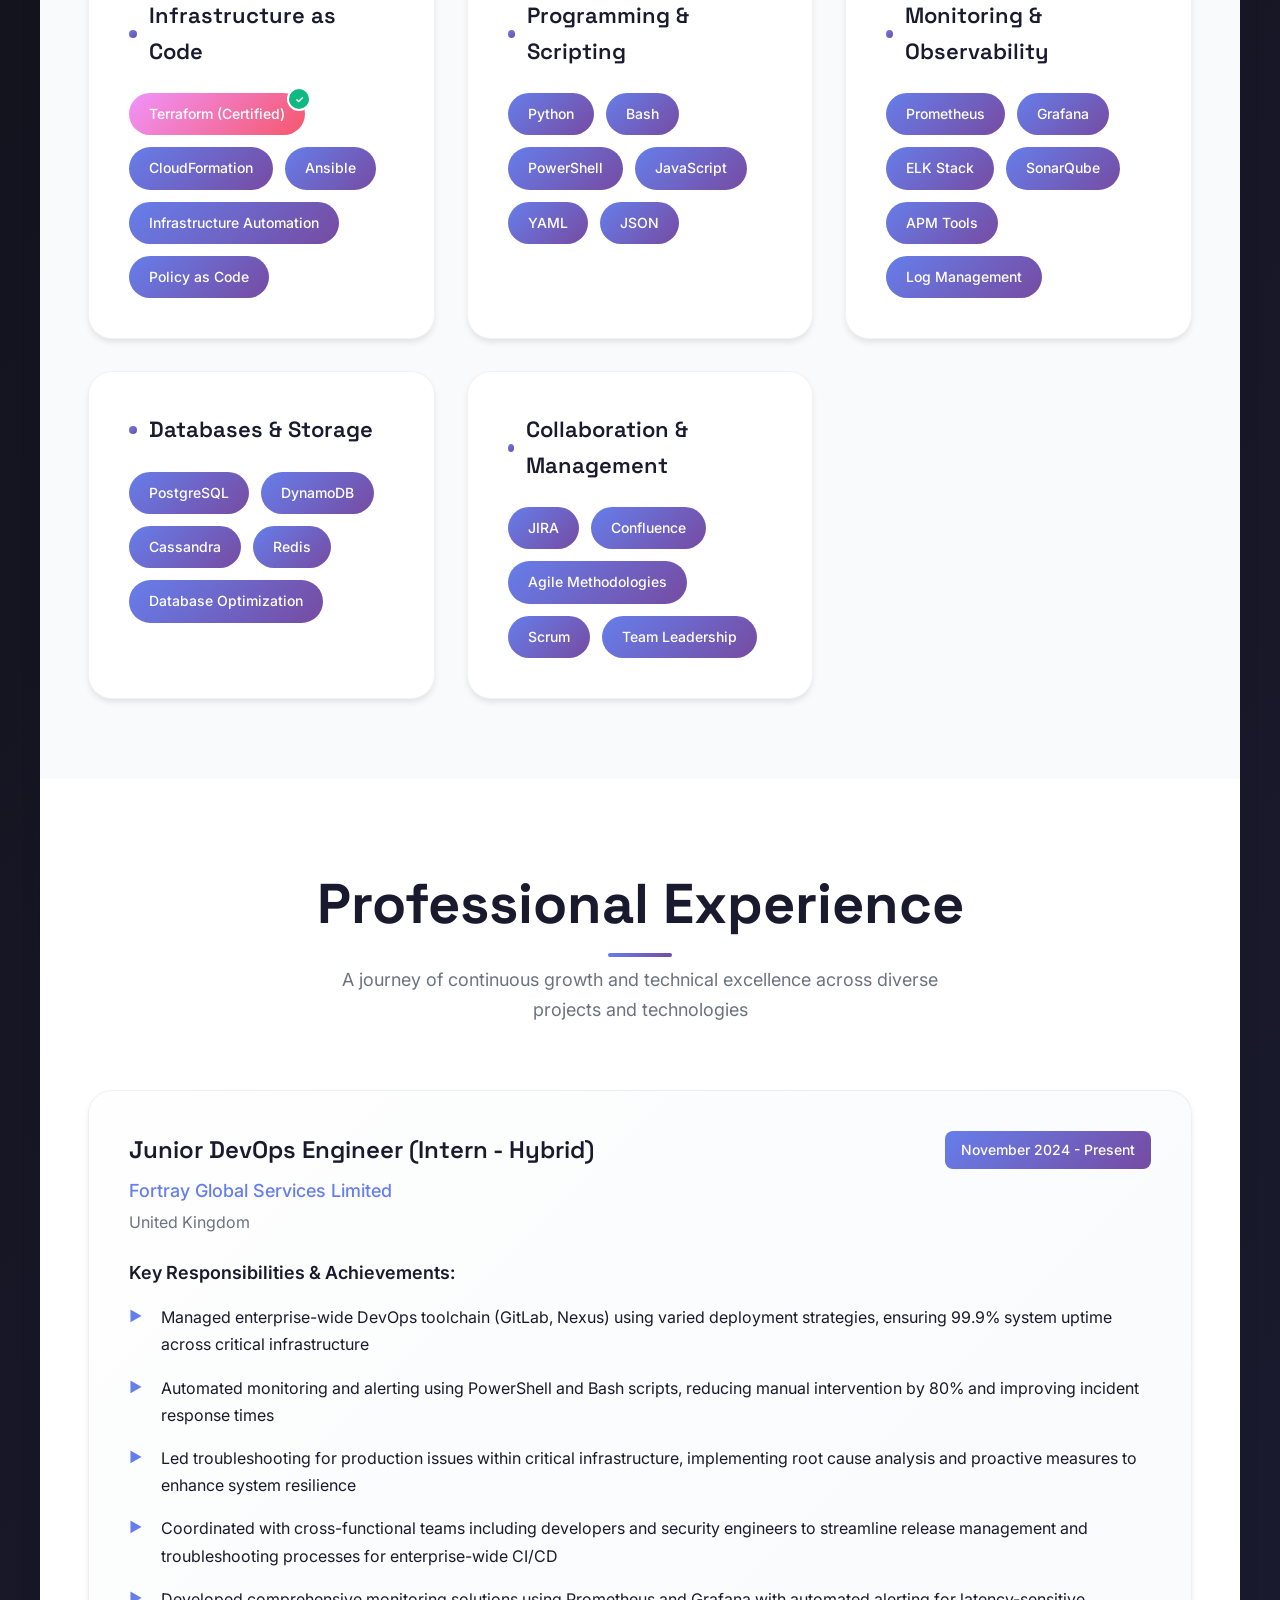
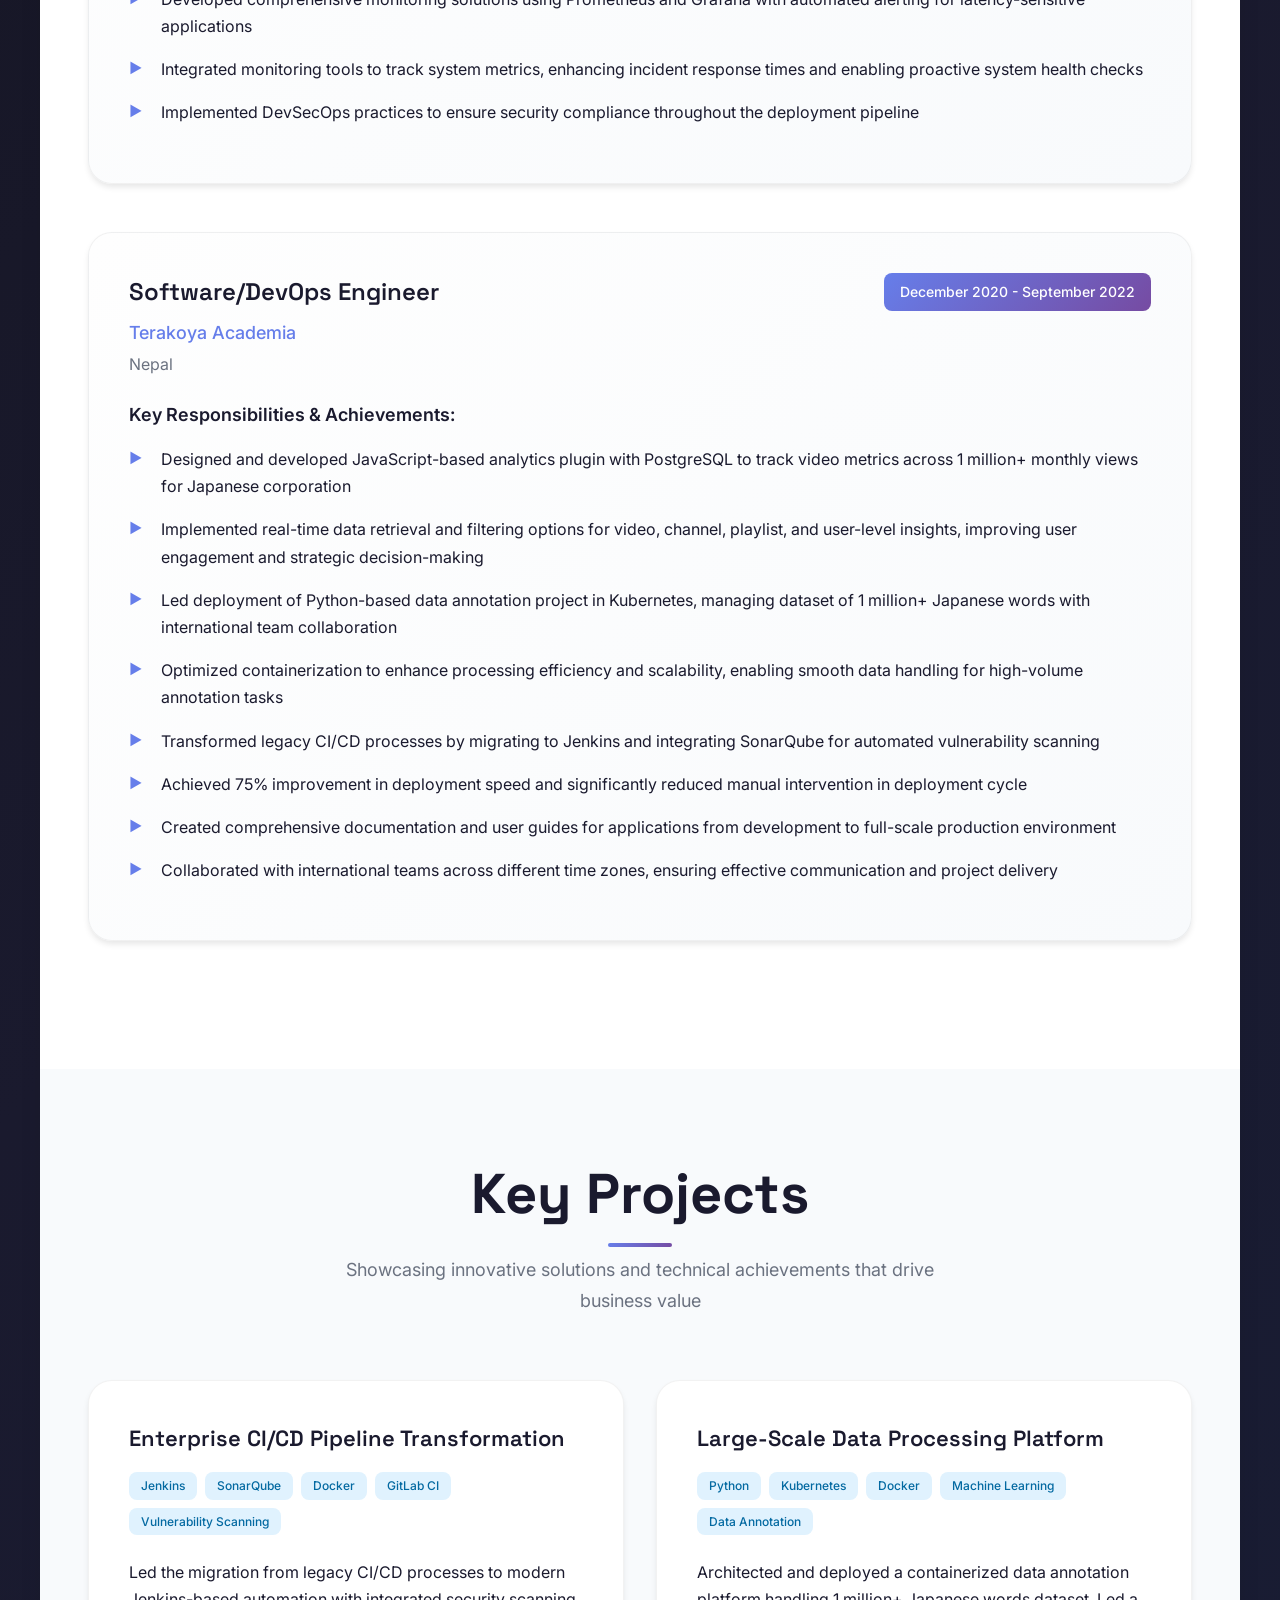
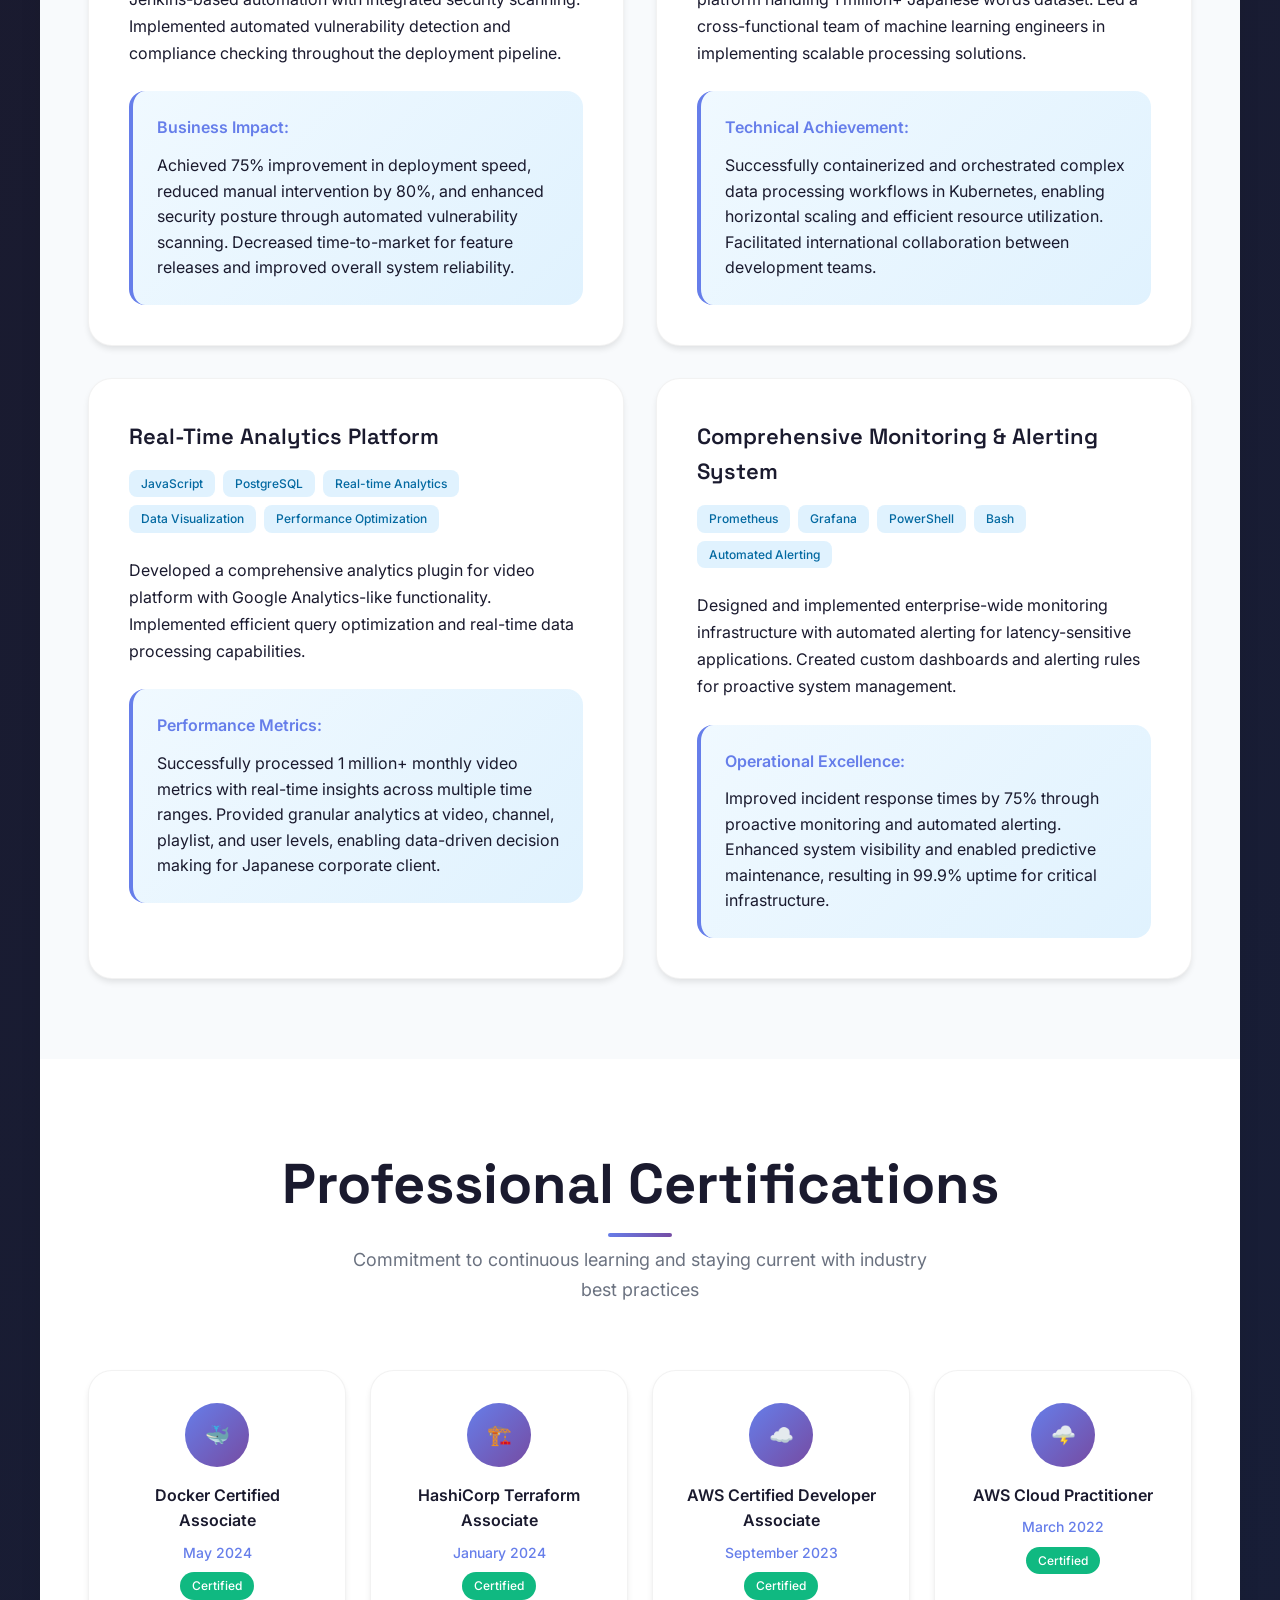
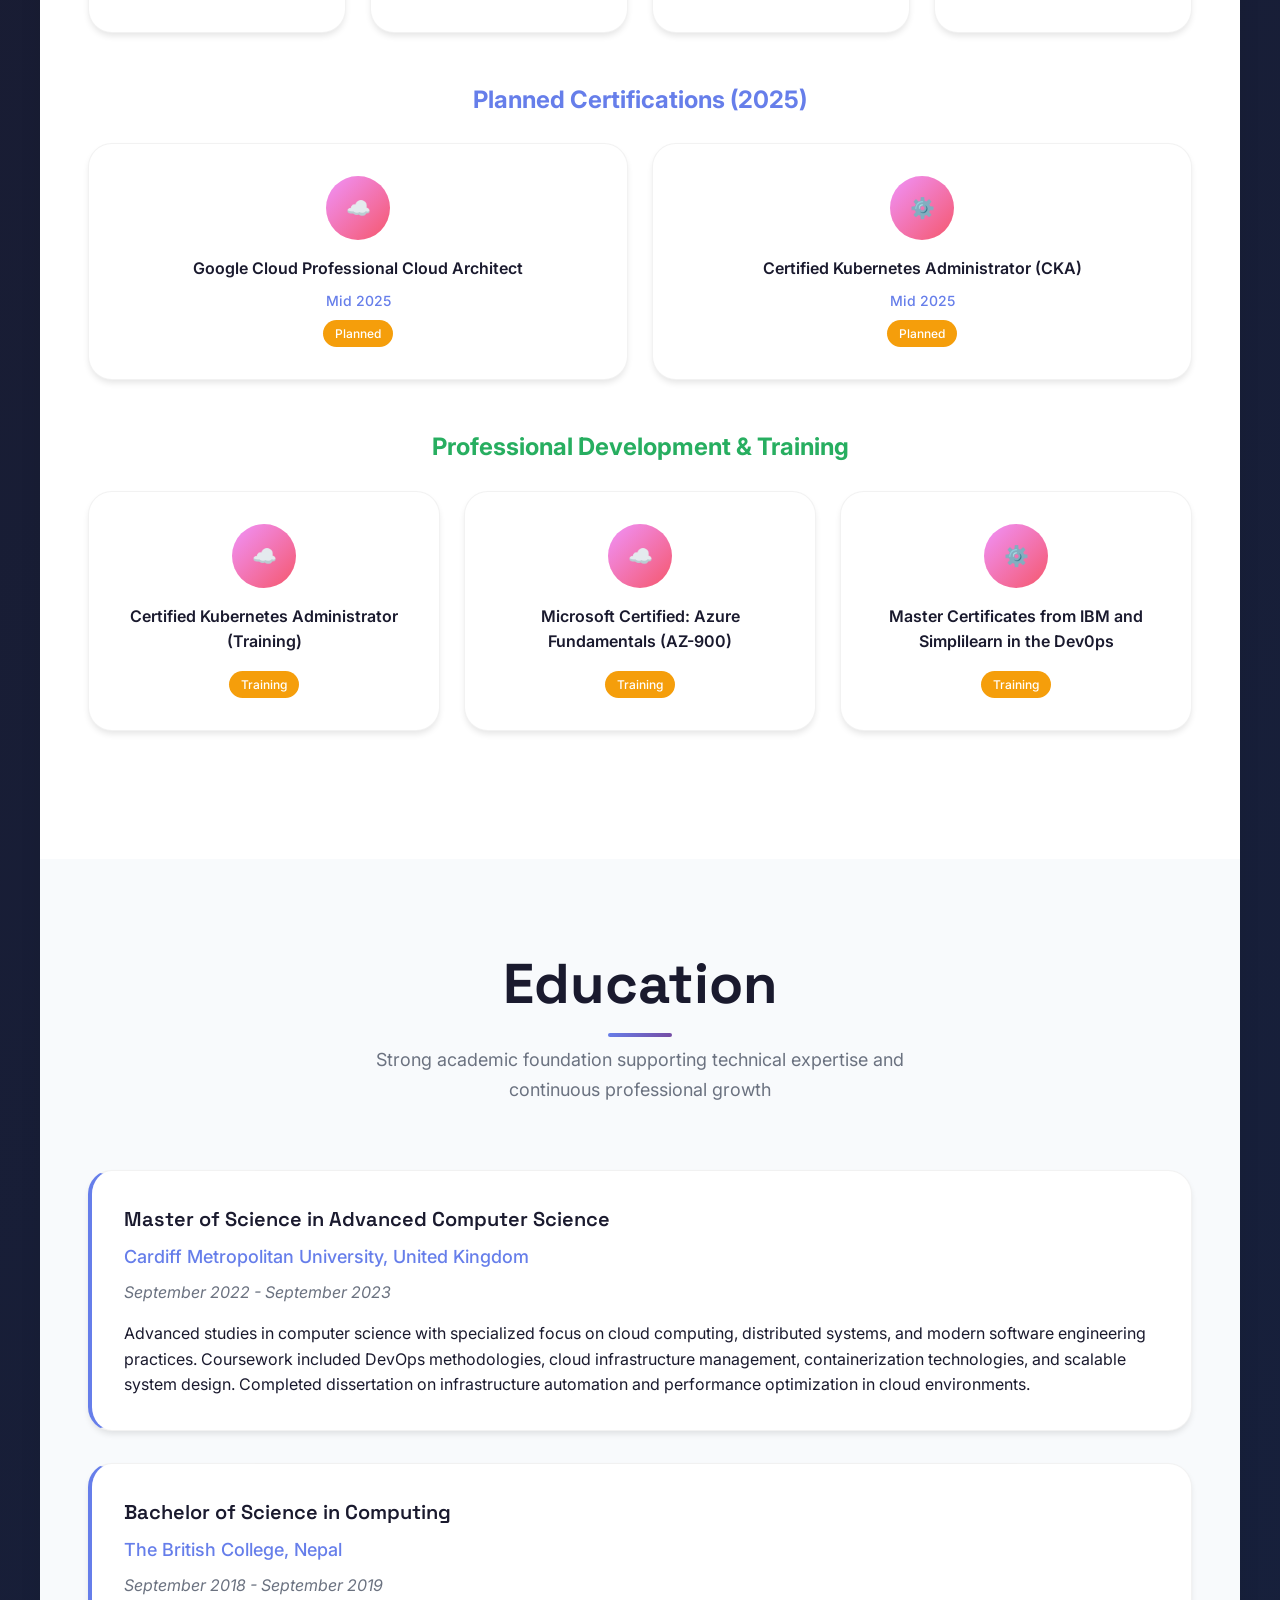
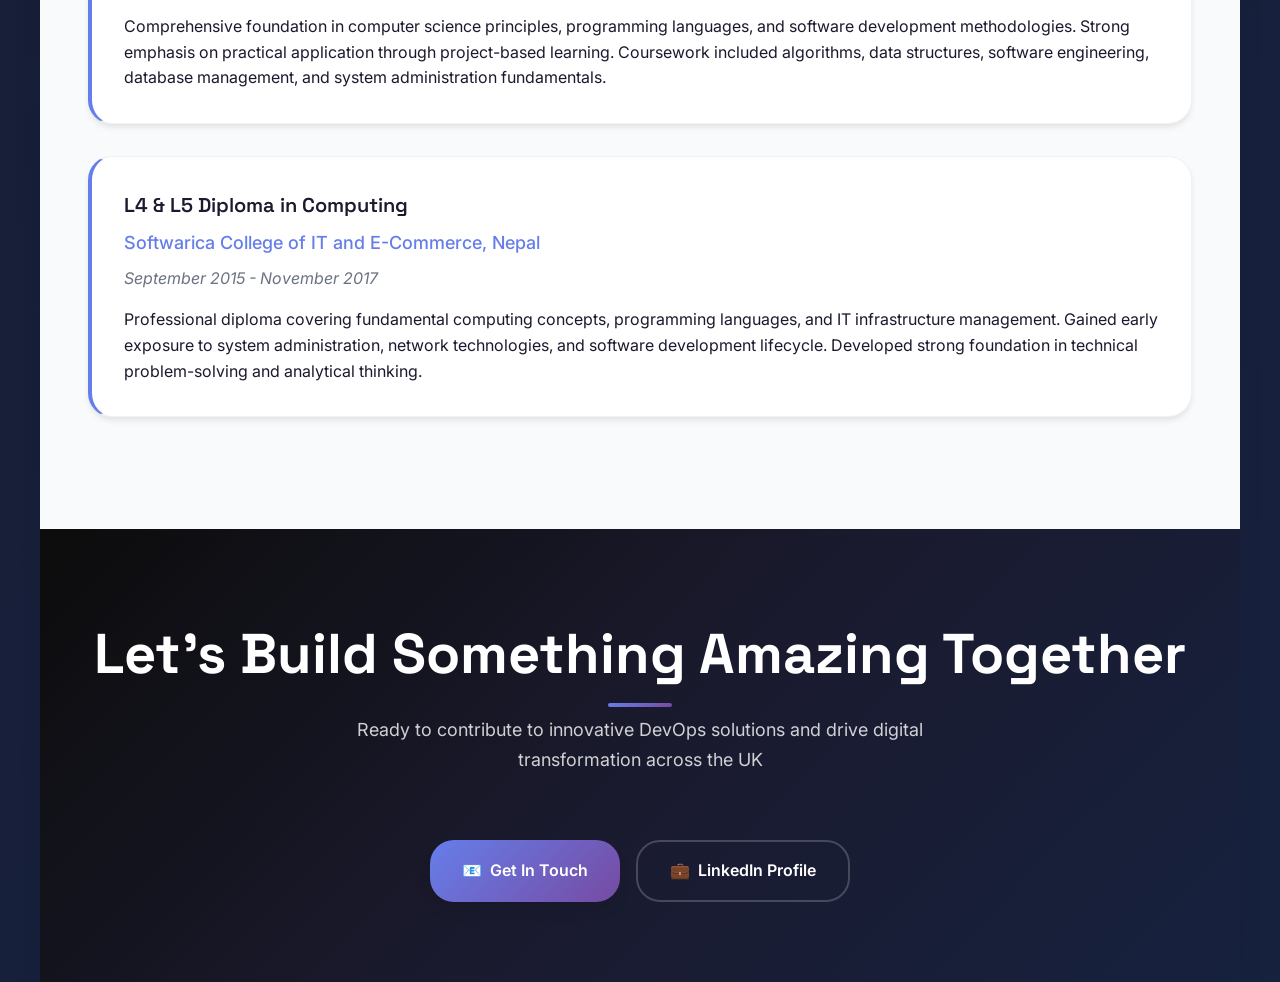
==== commit 8c13ceb5: "Update index.html" ====
--- a/index.html
+++ b/index.html
@@ -2754,10 +2754,30 @@
                     
                     <div class="contact-card">
                         <div class="contact-card-content">
-                            <div class="contact-icon">💼</div>
+                            <div class="contact-icon">🔗</div>
                             <div class="contact-info">
                                 <h4>LinkedIn</h4>
                                 <p><a href="https://www.linkedin.com/in/smile-kisan/" target="_blank" rel="noopener noreferrer" itemprop="sameAs">Smile Kisan</a></p>
+                            </div>
+                        </div>
+                    </div>
+
+                    <div class="contact-card">
+                        <div class="contact-card-content">
+                            <div class="contact-icon">📝</div>
+                            <div class="contact-info">
+                                <h4>Blog</h4>
+                                <p><a href="#" rel="noopener noreferrer" itemprop="Blog">Coming Soon</a></p>
+                            </div>
+                        </div>
+                    </div>
+
+                    <div class="contact-card">
+                        <div class="contact-card-content">
+                            <div class="contact-icon">▶️</div>
+                            <div class="contact-info">
+                                <h4>YouTube Channel</h4>
+                                <p><a href="#" rel="noopener noreferrer" itemprop="Coming">Coming Soon</a></p>
                             </div>
                         </div>
                     </div>
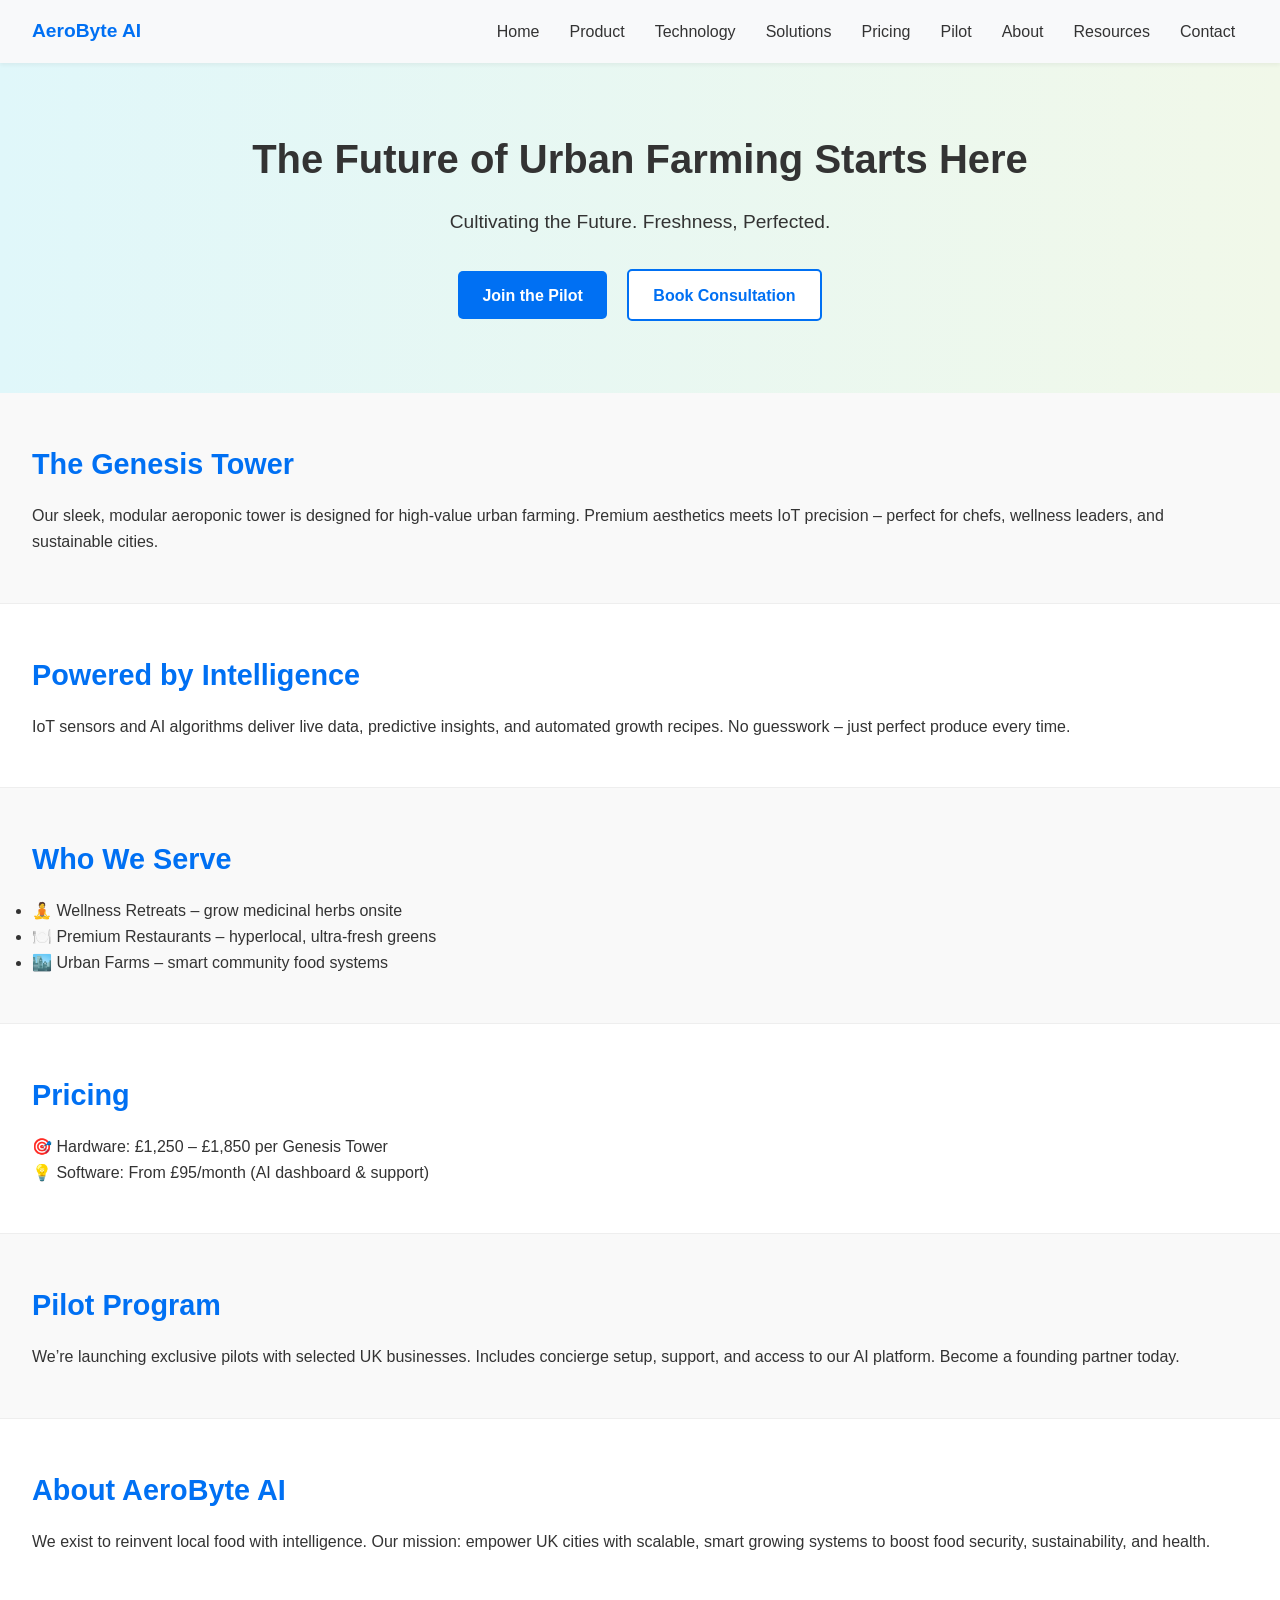
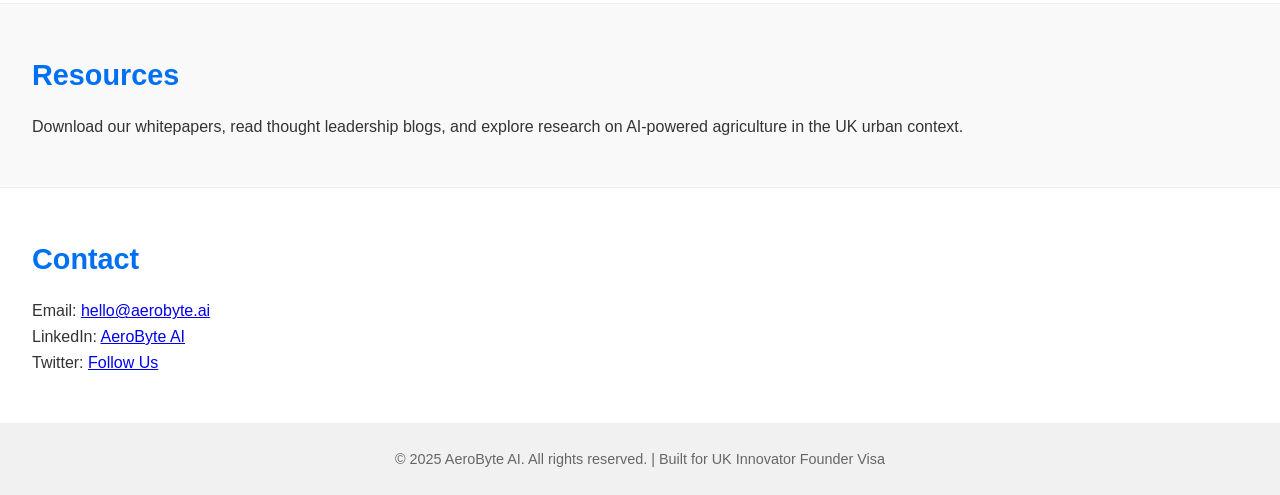
==== commit 46da37b7: "Update index.html" ====
--- a/index.html
+++ b/index.html
@@ -1,3568 +1,146 @@
 <!DOCTYPE html>
-<html lang="en" dir="ltr">
+<html lang="en">
 <head>
-    <meta charset="UTF-8">
-    <meta name="viewport" content="width=device-width, initial-scale=1.0">
-    <meta http-equiv="X-UA-Compatible" content="IE=edge">
-    
-    <!-- Primary Meta Tags -->
-    <title>Smile Kisan - Junior DevOps Engineer | AWS Certified | Cardiff, Wales | Infrastructure Automation Specialist</title>
-    <meta name="title" content="Smile Kisan - Junior DevOps Engineer | AWS Certified | Cardiff, Wales">
-    <meta name="description" content="Experienced DevOps Engineer with 2.5+ years in AWS, Docker, Kubernetes, CI/CD automation. Based in Cardiff, Wales. Achieved 75% deployment speed improvements. Available for DevOps opportunities across UK.">
-    <meta name="keywords" content="DevOps Engineer Cardiff, AWS DevOps Wales, Infrastructure as Code UK, CI/CD Pipeline Specialist, Kubernetes Docker Expert, Terraform Certified, DevOps Consultant Wales, Cloud Infrastructure Engineer, Site Reliability Engineer Cardiff, DevSecOps Engineer UK">
-    <meta name="robots" content="index, follow">
-    <meta name="language" content="English">
-    <meta name="author" content="Smile Kisan">
-    
-    <!-- Open Graph / Facebook -->
-    <meta property="og:type" content="website">
-    <meta property="og:url" content="https://smilekisan.dev/">
-    <meta property="og:title" content="Smile Kisan - Junior DevOps Engineer | AWS Certified">
-    <meta property="og:description" content="Experienced DevOps Engineer specializing in cloud infrastructure, CI/CD automation, and containerization. Based in Cardiff, Wales.">
-    <meta property="og:image" content="https://smilekisan.dev/assets/smile-kisan-og.jpg">
-    <meta property="og:site_name" content="Smile Kisan Portfolio">
-    <meta property="og:locale" content="en_GB">
-    
-    <!-- Twitter -->
-    <meta property="twitter:card" content="summary_large_image">
-    <meta property="twitter:url" content="https://smilekisan.dev/">
-    <meta property="twitter:title" content="Smile Kisan - Junior DevOps Engineer | AWS Certified">
-    <meta property="twitter:description" content="Experienced DevOps Engineer specializing in cloud infrastructure, CI/CD automation, and containerization. Based in Cardiff, Wales.">
-    <meta property="twitter:image" content="https://smilekisan.dev/assets/smile-kisan-twitter.jpg">
-    
-    <!-- Canonical URL -->
-    <link rel="canonical" href="https://smilekisan.dev/">
-    
-    <!-- Favicon -->
-    <link rel="icon" type="image/x-icon" href="/favicon.ico">
-    <link rel="apple-touch-icon" sizes="180x180" href="/apple-touch-icon.png">
-    <link rel="icon" type="image/png" sizes="32x32" href="/favicon-32x32.png">
-    <link rel="icon" type="image/png" sizes="16x16" href="/favicon-16x16.png">
-    <link rel="manifest" href="/site.webmanifest">
-    
-    <!-- Google Fonts -->
-    <link rel="preconnect" href="https://fonts.googleapis.com">
-    <link rel="preconnect" href="https://fonts.gstatic.com" crossorigin>
-    <link href="https://fonts.googleapis.com/css2?family=Inter:wght@300;400;500;600;700;800&family=Space+Grotesk:wght@400;500;600;700&display=swap" rel="stylesheet">
-    
-    <!-- Schema.org Structured Data -->
-    <script type="application/ld+json">
-    {
-        "@context": "https://schema.org",
-        "@type": "Person",
-        "name": "Smile Kisan",
-        "givenName": "Smile",
-        "familyName": "Kisan",
-        "jobTitle": "DevOps Engineer",
-        "description": "Experienced DevOps Engineer with expertise in AWS, Docker, Kubernetes, and CI/CD automation",
-        "url": "https://smilekisan.dev",
-        "image": "https://smilekisan.dev/assets/smile-kisan-profile.jpg",
-        "email": "smilekisan.dev@gmail.com",
-        "telephone": "+447464242039",
-        "address": {
-            "@type": "PostalAddress",
-            "addressLocality": "Cardiff",
-            "addressRegion": "Wales",
-            "addressCountry": "United Kingdom",
-            "postalCode": "CF10"
-        },
-        "nationality": "Nepalese",
-        "alumniOf": [
-            {
-                "@type": "EducationalOrganization",
-                "name": "Cardiff Metropolitan University",
-                "address": {
-                    "@type": "PostalAddress",
-                    "addressLocality": "Cardiff",
-                    "addressCountry": "United Kingdom"
-                }
-            }
-        ],
-        "worksFor": {
-            "@type": "Organization",
-            "name": "Fortray Global Services Limited"
-        },
-        "hasCredential": [
-            {
-                "@type": "EducationalOccupationalCredential",
-                "name": "AWS Certified Developer Associate",
-                "credentialCategory": "Professional Certification",
-                "dateCreated": "2023-09"
-            },
-            {
-                "@type": "EducationalOccupationalCredential",
-                "name": "Docker Certified Associate",
-                "credentialCategory": "Professional Certification",
-                "dateCreated": "2024-05"
-            }
-        ],
-        "knowsAbout": ["DevOps", "AWS", "Docker", "Kubernetes", "Terraform", "CI/CD", "Infrastructure as Code", "Python", "Bash", "PowerShell", "Jenkins", "GitLab", "Prometheus", "Grafana"],
-        "sameAs": [
-            "https://www.linkedin.com/in/smile-kisan/",
-            "https://github.com/smile-kisan"
-        ]
+  <meta charset="UTF-8" />
+  <meta name="viewport" content="width=device-width, initial-scale=1.0" />
+  <title>AeroByte AI – Urban Farming Reinvented</title>
+  <style>
+    /* Basic Reset */
+    * { margin: 0; padding: 0; box-sizing: border-box; }
+    html { scroll-behavior: smooth; }
+    body { font-family: 'Segoe UI', sans-serif; line-height: 1.6; color: #333; }
+
+    /* Navigation */
+    header.nav {
+      display: flex; justify-content: space-between; align-items: center;
+      background: #f8f9fa; padding: 1rem 2rem; position: sticky; top: 0; z-index: 1000;
+      box-shadow: 0 2px 4px rgba(0,0,0,0.05);
     }
-    </script>
-    
-    <style>
-        /* Reset and Base Styles */
-        * {
-            margin: 0;
-            padding: 0;
-            box-sizing: border-box;
-        }
-        
-        :root {
-            --primary-gradient: linear-gradient(135deg, #667eea 0%, #764ba2 100%);
-            --secondary-gradient: linear-gradient(135deg, #f093fb 0%, #f5576c 100%);
-            --accent-gradient: linear-gradient(135deg, #4facfe 0%, #00f2fe 100%);
-            --dark-gradient: linear-gradient(135deg, #0c0c0c 0%, #1a1a2e 50%, #16213e 100%);
-            --light-gradient: linear-gradient(135deg, #ffecd2 0%, #fcb69f 100%);
-            
-            --primary-color: #667eea;
-            --secondary-color: #764ba2;
-            --tertionary-color: #27AE60 ;
-            --accent-color: #4facfe;
-            --text-primary: #1a1a2e;
-            --text-secondary: #6b7280;
-            --text-light: #9ca3af;
-            --background-primary: #ffffff;
-            --background-secondary: #f8fafc;
-            --background-dark: #0a0e1a;
-            --glass-bg: rgba(255, 255, 255, 0.15);
-            --glass-border: rgba(255, 255, 255, 0.2);
-            --success-color: #10b981;
-            --warning-color: #f59e0b;
-            
-            --shadow-sm: 0 1px 2px 0 rgba(0, 0, 0, 0.05);
-            --shadow-md: 0 4px 6px -1px rgba(0, 0, 0, 0.1);
-            --shadow-lg: 0 10px 15px -3px rgba(0, 0, 0, 0.1);
-            --shadow-xl: 0 20px 25px -5px rgba(0, 0, 0, 0.1);
-            --shadow-glow: 0 0 30px rgba(102, 126, 234, 0.3);
-            
-            --border-radius-sm: 0.5rem;
-            --border-radius-md: 1rem;
-            --border-radius-lg: 1.5rem;
-            --border-radius-xl: 2rem;
-            
-            --transition-fast: 0.2s ease;
-            --transition-normal: 0.3s ease;
-            --transition-slow: 0.5s ease;
-        }
-        
-        html {
-            scroll-behavior: smooth;
-            scroll-padding-top: 100px;
-        }
-        
-        body {
-            font-family: 'Inter', -apple-system, BlinkMacSystemFont, 'Segoe UI', Roboto, sans-serif;
-            line-height: 1.6;
-            color: var(--text-primary);
-            background: var(--dark-gradient);
-            font-size: 16px;
-            -webkit-font-smoothing: antialiased;
-            -moz-osx-font-smoothing: grayscale;
-            overflow-x: hidden;
-            position: relative;
-        }
+    .logo { font-weight: bold; font-size: 1.2rem; color: #0070f3; }
+    .nav-links a {
+      margin: 0 0.8rem; text-decoration: none; color: #333; font-weight: 500;
+    }
+    .nav-links a:hover { color: #0070f3; }
 
-        /* Animated Background */
-        body::before {
-            content: '';
-            position: fixed;
-            top: 0;
-            left: 0;
-            width: 100%;
-            height: 100%;
-            background: 
-                radial-gradient(circle at 20% 20%, rgba(102, 126, 234, 0.1) 0%, transparent 50%),
-                radial-gradient(circle at 80% 80%, rgba(118, 75, 162, 0.1) 0%, transparent 50%),
-                radial-gradient(circle at 60% 40%, rgba(79, 172, 254, 0.08) 0%, transparent 50%);
-            z-index: -2;
-            animation: gradientShift 10s ease-in-out infinite;
-        }
+    /* Hero */
+    .hero {
+      background: linear-gradient(to right, #e0f7fa, #f1f8e9);
+      padding: 4rem 2rem; text-align: center;
+    }
+    .hero h1 { font-size: 2.5rem; margin-bottom: 1rem; }
+    .hero p { font-size: 1.2rem; margin-bottom: 1.5rem; }
+    .btn, .btn-outline {
+      display: inline-block; margin: 0.5rem; padding: 0.7rem 1.5rem;
+      text-decoration: none; font-weight: bold; border-radius: 5px;
+    }
+    .btn { background: #0070f3; color: white; }
+    .btn-outline {
+      border: 2px solid #0070f3; color: #0070f3; background: white;
+    }
 
-        @keyframes gradientShift {
-            0%, 100% { 
-                background: 
-                    radial-gradient(circle at 20% 20%, rgba(102, 126, 234, 0.1) 0%, transparent 50%),
-                    radial-gradient(circle at 80% 80%, rgba(118, 75, 162, 0.1) 0%, transparent 50%),
-                    radial-gradient(circle at 60% 40%, rgba(79, 172, 254, 0.08) 0%, transparent 50%);
-            }
-            50% { 
-                background: 
-                    radial-gradient(circle at 80% 20%, rgba(118, 75, 162, 0.1) 0%, transparent 50%),
-                    radial-gradient(circle at 20% 80%, rgba(79, 172, 254, 0.1) 0%, transparent 50%),
-                    radial-gradient(circle at 40% 60%, rgba(102, 126, 234, 0.08) 0%, transparent 50%);
-            }
-        }
+    /* Sections */
+    section.section {
+      padding: 3rem 2rem; background: #f9f9f9; border-bottom: 1px solid #eee;
+    }
+    section.section:nth-child(even) { background: #ffffff; }
+    section h2 { font-size: 1.8rem; margin-bottom: 1rem; color: #0070f3; }
 
-        /* Floating Particles */
-        .particles {
-            position: fixed;
-            top: 0;
-            left: 0;
-            width: 100%;
-            height: 100%;
-            z-index: -1;
-            pointer-events: none;
-        }
+    /* Footer */
+    footer {
+      text-align: center; padding: 1.5rem; background: #f1f1f1;
+      font-size: 0.9rem; color: #666;
+    }
 
-        .particle {
-            position: absolute;
-            background: var(--primary-gradient);
-            border-radius: 50%;
-            opacity: 0.1;
-            animation: float 20s infinite linear;
-        }
+    /* Responsive */
+    @media (max-width: 768px) {
+      .nav-links { display: flex; flex-wrap: wrap; justify-content: center; }
+      .hero h1 { font-size: 2rem; }
+    }
+  </style>
+</head>
+<body>
 
-        @keyframes float {
-            0% {
-                transform: translateY(100vh) rotate(0deg);
-                opacity: 0;
-            }
-            10% {
-                opacity: 0.1;
-            }
-            90% {
-                opacity: 0.1;
-            }
-            100% {
-                transform: translateY(-100px) rotate(360deg);
-                opacity: 0;
-            }
-        }
+  <!-- Navigation -->
+  <header class="nav">
+    <div class="logo">AeroByte AI</div>
+    <nav class="nav-links">
+      <a href="#home">Home</a>
+      <a href="#product">Product</a>
+      <a href="#technology">Technology</a>
+      <a href="#solutions">Solutions</a>
+      <a href="#pricing">Pricing</a>
+      <a href="#pilot">Pilot</a>
+      <a href="#about">About</a>
+      <a href="#resources">Resources</a>
+      <a href="#contact">Contact</a>
+    </nav>
+  </header>
 
-        /* Enhanced Navigation with Collapsible Mobile Menu */
-        .navbar {
-            position: fixed;
-            top: 2rem;
-            left: 50%;
-            transform: translateX(-50%);
-            background: var(--glass-bg);
-            backdrop-filter: blur(20px);
-            border: 1px solid var(--glass-border);
-            border-radius: var(--border-radius-xl);
-            padding: 1rem 2rem;
-            z-index: 1000;
-            transition: all var(--transition-normal);
-            box-shadow: var(--shadow-xl);
-        }
+  <!-- Hero Section -->
+  <section id="home" class="hero">
+    <h1>The Future of Urban Farming Starts Here</h1>
+    <p>Cultivating the Future. Freshness, Perfected.</p>
+    <a class="btn" href="#pilot">Join the Pilot</a>
+    <a class="btn-outline" href="#contact">Book Consultation</a>
+  </section>
 
-        .navbar.scrolled {
-            background: rgba(255, 255, 255, 0.95);
-            backdrop-filter: blur(30px);
-            box-shadow: var(--shadow-xl);
-        }
+  <!-- Content Sections -->
+  <section id="product" class="section">
+    <h2>The Genesis Tower</h2>
+    <p>Our sleek, modular aeroponic tower is designed for high-value urban farming. Premium aesthetics meets IoT precision – perfect for chefs, wellness leaders, and sustainable cities.</p>
+  </section>
 
-        .nav-container {
-            display: flex;
-            align-items: center;
-            justify-content: space-between;
-            width: 100%;
-        }
+  <section id="technology" class="section">
+    <h2>Powered by Intelligence</h2>
+    <p>IoT sensors and AI algorithms deliver live data, predictive insights, and automated growth recipes. No guesswork – just perfect produce every time.</p>
+  </section>
 
-        .nav-logo {
-            font-family: 'Space Grotesk', sans-serif;
-            font-size: 1.2rem;
-            font-weight: 700;
-            color: white;
-            text-decoration: none;
-            transition: color var(--transition-fast);
-        }
+  <section id="solutions" class="section">
+    <h2>Who We Serve</h2>
+    <ul>
+      <li>🧘 Wellness Retreats – grow medicinal herbs onsite</li>
+      <li>🍽️ Premium Restaurants – hyperlocal, ultra-fresh greens</li>
+      <li>🏙️ Urban Farms – smart community food systems</li>
+    </ul>
+  </section>
 
-        .navbar.scrolled .nav-logo {
-            color: var(--primary-color);
-        }
+  <section id="pricing" class="section">
+    <h2>Pricing</h2>
+    <p>🎯 Hardware: £1,250 – £1,850 per Genesis Tower<br />
+    💡 Software: From £95/month (AI dashboard & support)</p>
+  </section>
 
-        .nav-links {
-            display: flex;
-            gap: 1.5rem;
-            list-style: none;
-            margin: 0;
-            padding: 0;
-        }
+  <section id="pilot" class="section">
+    <h2>Pilot Program</h2>
+    <p>We’re launching exclusive pilots with selected UK businesses. Includes concierge setup, support, and access to our AI platform. Become a founding partner today.</p>
+  </section>
 
-        .nav-link {
-            color: white;
-            text-decoration: none;
-            font-weight: 500;
-            font-size: 0.9rem;
-            transition: all var(--transition-fast);
-            padding: 0.5rem 1rem;
-            border-radius: var(--border-radius-sm);
-            position: relative;
-        }
+  <section id="about" class="section">
+    <h2>About AeroByte AI</h2>
+    <p>We exist to reinvent local food with intelligence. Our mission: empower UK cities with scalable, smart growing systems to boost food security, sustainability, and health.</p>
+  </section>
 
-        .navbar.scrolled .nav-link {
-            color: var(--text-primary);
-        }
+  <section id="resources" class="section">
+    <h2>Resources</h2>
+    <p>Download our whitepapers, read thought leadership blogs, and explore research on AI-powered agriculture in the UK urban context.</p>
+  </section>
 
-        .nav-link:hover, .nav-link.active {
-            color: var(--primary-color);
-            background: rgba(102, 126, 234, 0.1);
-            transform: translateY(-2px);
-        }
+  <section id="contact" class="section">
+    <h2>Contact</h2>
+    <p>Email: <a href="mailto:hello@aerobyte.ai">hello@aerobyte.ai</a><br />
+    LinkedIn: <a href="https://linkedin.com">AeroByte AI</a><br />
+    Twitter: <a href="https://twitter.com">Follow Us</a></p>
+  </section>
 
-        .nav-link::after {
-            content: '';
-            position: absolute;
-            bottom: -2px;
-            left: 50%;
-            width: 0;
-            height: 2px;
-            background: var(--primary-gradient);
-            transition: all var(--transition-fast);
-            transform: translateX(-50%);
-        }
+  <!-- Footer -->
+  <footer>
+    &copy; 2025 AeroByte AI. All rights reserved. | Built for UK Innovator Founder Visa
+  </footer>
 
-        .nav-link:hover::after, .nav-link.active::after {
-            width: 80%;
-        }
-
-        /* Hamburger Menu */
-        .nav-toggle {
-            display: none;
-            background: none;
-            border: none;
-            cursor: pointer;
-            padding: 0.5rem;
-            border-radius: var(--border-radius-sm);
-            transition: all var(--transition-fast);
-            position: relative;
-            z-index: 1001;
-        }
-
-        .nav-toggle:hover {
-            background: rgba(102, 126, 234, 0.1);
-        }
-
-        .hamburger {
-            width: 24px;
-            height: 20px;
-            position: relative;
-            transform: rotate(0deg);
-            transition: all var(--transition-normal);
-        }
-
-        .hamburger span {
-            display: block;
-            position: absolute;
-            height: 3px;
-            width: 100%;
-            background: white;
-            border-radius: 2px;
-            opacity: 1;
-            left: 0;
-            transform: rotate(0deg);
-            transition: all var(--transition-normal);
-        }
-
-        .navbar.scrolled .hamburger span {
-            background: var(--text-primary);
-        }
-
-        .hamburger span:nth-child(1) {
-            top: 0px;
-        }
-
-        .hamburger span:nth-child(2) {
-            top: 8px;
-        }
-
-        .hamburger span:nth-child(3) {
-            top: 16px;
-        }
-
-        /* Hamburger Animation */
-        .nav-toggle.active .hamburger span:nth-child(1) {
-            top: 8px;
-            transform: rotate(135deg);
-        }
-
-        .nav-toggle.active .hamburger span:nth-child(2) {
-            opacity: 0;
-            left: -60px;
-        }
-
-        .nav-toggle.active .hamburger span:nth-child(3) {
-            top: 8px;
-            transform: rotate(-135deg);
-        }
-
-        /* Mobile Navigation Overlay */
-        .nav-overlay {
-            position: fixed;
-            top: 0;
-            left: 0;
-            width: 100%;
-            height: 100%;
-            background: rgba(0, 0, 0, 0.5);
-            backdrop-filter: blur(10px);
-            opacity: 0;
-            visibility: hidden;
-            transition: all var(--transition-normal);
-            z-index: 999;
-        }
-
-        .nav-overlay.active {
-            opacity: 1;
-            visibility: visible;
-        }
-
-        /* Mobile Navigation Menu */
-        .nav-mobile {
-            position: fixed;
-            top: 0;
-            right: -100%;
-            width: 280px;
-            height: 100%;
-            background: var(--dark-gradient);
-            padding: 6rem 2rem 2rem;
-            transition: right var(--transition-normal);
-            z-index: 1000;
-            overflow-y: auto;
-            box-shadow: var(--shadow-xl);
-        }
-
-        .nav-mobile.active {
-            right: 0;
-        }
-
-        .nav-mobile .nav-links {
-            flex-direction: column;
-            gap: 0;
-            margin-top: 2rem;
-        }
-
-        .nav-mobile .nav-link {
-            color: white;
-            font-size: 1.1rem;
-            padding: 1rem;
-            border-radius: var(--border-radius-md);
-            margin-bottom: 0.5rem;
-            display: block;
-            text-align: center;
-            transform: translateX(50px);
-            opacity: 0;
-            animation: slideInRight 0.3s ease forwards;
-        }
-
-        .nav-mobile .nav-link:nth-child(1) { animation-delay: 0.1s; }
-        .nav-mobile .nav-link:nth-child(2) { animation-delay: 0.15s; }
-        .nav-mobile .nav-link:nth-child(3) { animation-delay: 0.2s; }
-        .nav-mobile .nav-link:nth-child(4) { animation-delay: 0.25s; }
-        .nav-mobile .nav-link:nth-child(5) { animation-delay: 0.3s; }
-        .nav-mobile .nav-link:nth-child(6) { animation-delay: 0.35s; }
-        .nav-mobile .nav-link:nth-child(7) { animation-delay: 0.4s; }
-        .nav-mobile .nav-link:nth-child(8) { animation-delay: 0.45s; }
-
-        @keyframes slideInRight {
-            to {
-                transform: translateX(0);
-                opacity: 1;
-            }
-        }
-
-        .nav-mobile .nav-link:hover,
-        .nav-mobile .nav-link.active {
-            background: var(--primary-gradient);
-            transform: translateX(0) scale(1.05);
-        }
-
-        .nav-mobile .nav-link::after {
-            display: none;
-        }
-
-        /* Mobile Navigation Contact */
-        .nav-mobile-contact {
-            margin-top: 3rem;
-            padding: 2rem;
-            background: rgba(255, 255, 255, 0.1);
-            border-radius: var(--border-radius-lg);
-            text-align: center;
-        }
-
-        .nav-mobile-contact h4 {
-            color: white;
-            font-size: 1.1rem;
-            margin-bottom: 1rem;
-        }
-
-        .nav-mobile-contact a {
-            color: rgba(255, 255, 255, 0.8);
-            text-decoration: none;
-            font-size: 0.9rem;
-            transition: color var(--transition-fast);
-        }
-
-        .nav-mobile-contact a:hover {
-            color: var(--accent-color);
-        }
-
-        /* Container */
-        .container {
-            max-width: 1400px;
-            margin: 0 auto;
-            background: var(--background-primary);
-            min-height: 100vh;
-            box-shadow: var(--shadow-xl);
-            position: relative;
-            border-radius: 0;
-            overflow: hidden;
-        }
-
-        /* Hero Section */
-        .hero {
-            background: var(--dark-gradient);
-            color: white;
-            padding: 8rem 3rem 6rem;
-            text-align: center;
-            position: relative;
-            overflow: hidden;
-            min-height: 100vh;
-            display: flex;
-            align-items: center;
-            justify-content: center;
-        }
-
-        .hero::before {
-            content: '';
-            position: absolute;
-            top: 0;
-            left: 0;
-            right: 0;
-            bottom: 0;
-            background: 
-                radial-gradient(circle at 30% 20%, rgba(255,255,255,0.1) 0%, transparent 50%),
-                radial-gradient(circle at 70% 80%, rgba(102, 126, 234, 0.2) 0%, transparent 50%);
-            pointer-events: none;
-        }
-
-        .hero-content {
-            position: relative;
-            z-index: 2;
-            max-width: 900px;
-            margin: 0 auto;
-        }
-
-        /* Profile Picture Section */
-        .profile-section {
-            margin-bottom: 3rem;
-            position: relative;
-        }
-
-        .profile-upload-container {
-            position: relative;
-            display: inline-block;
-            margin-bottom: 2rem;
-        }
-
-        .profile-picture {
-            width: 180px;
-            height: 180px;
-            border-radius: 50%;
-            border: 4px solid rgba(255,255,255,0.2);
-            background: var(--primary-gradient);
-            display: flex;
-            align-items: center;
-            justify-content: center;
-            font-size: 3rem;
-            font-weight: 700;
-            color: white;
-            box-shadow: var(--shadow-glow);
-            transition: all var(--transition-normal);
-            cursor: pointer;
-            position: relative;
-            overflow: hidden;
-        }
-
-        .profile-picture:hover {
-            transform: scale(1.05);
-            box-shadow: 0 0 50px rgba(102, 126, 234, 0.5);
-        }
-
-        .profile-picture img {
-            width: 100%;
-            height: 100%;
-            object-fit: cover;
-            border-radius: 50%;
-        }
-
-        .upload-overlay {
-            position: absolute;
-            top: 0;
-            left: 0;
-            right: 0;
-            bottom: 0;
-            background: rgba(0,0,0,0.7);
-            border-radius: 50%;
-            display: flex;
-            align-items: center;
-            justify-content: center;
-            opacity: 0;
-            transition: opacity var(--transition-normal);
-            cursor: pointer;
-        }
-
-        .profile-picture:hover .upload-overlay {
-            opacity: 1;
-        }
-
-        .upload-icon {
-            color: white;
-            font-size: 2rem;
-        }
-
-        #profile-upload {
-            position: absolute;
-            opacity: 0;
-            width: 100%;
-            height: 100%;
-            cursor: pointer;
-        }
-
-        .hero-title {
-            font-family: 'Space Grotesk', sans-serif;
-            font-size: clamp(3rem, 8vw, 5rem);
-            font-weight: 800;
-            margin-bottom: 1rem;
-            letter-spacing: -0.02em;
-            background: linear-gradient(135deg, #ffffff 0%, #667eea 50%, #764ba2 100%);
-            -webkit-background-clip: text;
-            -webkit-text-fill-color: transparent;
-            background-clip: text;
-            animation: titleGlow 3s ease-in-out infinite;
-        }
-
-        @keyframes titleGlow {
-            0%, 100% { filter: brightness(1); }
-            50% { filter: brightness(1.2); }
-        }
-
-        .hero-subtitle {
-            font-size: clamp(1.25rem, 4vw, 1.75rem);
-            font-weight: 400;
-            margin-bottom: 2rem;
-            opacity: 0.9;
-            animation: fadeInUp 1s ease 0.2s both;
-        }
-
-        .hero-description {
-            font-size: 1.1rem;
-            margin-bottom: 3rem;
-            opacity: 0.8;
-            max-width: 600px;
-            margin-left: auto;
-            margin-right: auto;
-            animation: fadeInUp 1s ease 0.4s both;
-        }
-
-        /* Enhanced Contact Grid */
-        .contact-grid {
-            display: grid;
-            grid-template-columns: repeat(auto-fit, minmax(280px, 1fr));
-            gap: 1.5rem;
-            margin-top: 3rem;
-            animation: fadeInUp 1s ease 0.6s both;
-        }
-
-        .contact-card {
-            background: var(--glass-bg);
-            backdrop-filter: blur(20px);
-            border: 1px solid var(--glass-border);
-            padding: 1.5rem;
-            border-radius: var(--border-radius-lg);
-            transition: all var(--transition-normal);
-            position: relative;
-            overflow: hidden;
-        }
-
-        .contact-card::before {
-            content: '';
-            position: absolute;
-            top: 0;
-            left: -100%;
-            width: 100%;
-            height: 100%;
-            background: linear-gradient(90deg, transparent, rgba(255,255,255,0.1), transparent);
-            transition: left 0.5s;
-        }
-
-        .contact-card:hover::before {
-            left: 100%;
-        }
-
-        .contact-card:hover {
-            transform: translateY(-8px);
-            box-shadow: var(--shadow-glow);
-            border-color: rgba(255,255,255,0.3);
-        }
-
-        .contact-card-content {
-            display: flex;
-            align-items: center;
-            gap: 1rem;
-            position: relative;
-            z-index: 1;
-        }
-
-        .contact-icon {
-            width: 3rem;
-            height: 3rem;
-            background: var(--primary-gradient);
-            border-radius: var(--border-radius-sm);
-            display: flex;
-            align-items: center;
-            justify-content: center;
-            font-size: 1.25rem;
-            flex-shrink: 0;
-        }
-
-        .contact-info h4 {
-            font-size: 0.875rem;
-            font-weight: 600;
-            text-transform: uppercase;
-            letter-spacing: 0.05em;
-            opacity: 0.8;
-            margin-bottom: 0.25rem;
-        }
-
-        .contact-info p {
-            font-size: 1rem;
-            font-weight: 500;
-        }
-
-        .contact-info a {
-            color: white;
-            text-decoration: none;
-            transition: color var(--transition-fast);
-        }
-
-        .contact-info a:hover {
-            color: var(--accent-color);
-        }
-
-        /* Action Buttons */
-        .hero-actions {
-            display: flex;
-            gap: 1rem;
-            justify-content: center;
-            flex-wrap: wrap;
-            margin-top: 3rem;
-            animation: fadeInUp 1s ease 0.8s both;
-        }
-
-        .hero-btn {
-            padding: 1rem 2rem;
-            border-radius: var(--border-radius-lg);
-            font-weight: 600;
-            text-decoration: none;
-            transition: all var(--transition-normal);
-            display: inline-flex;
-            align-items: center;
-            gap: 0.5rem;
-            position: relative;
-            overflow: hidden;
-        }
-
-        .hero-btn.primary {
-            background: var(--primary-gradient);
-            color: white;
-            box-shadow: var(--shadow-lg);
-        }
-
-        .hero-btn.secondary {
-            background: transparent;
-            color: white;
-            border: 2px solid var(--glass-border);
-            backdrop-filter: blur(10px);
-        }
-
-        .hero-btn:hover {
-            transform: translateY(-3px);
-            box-shadow: var(--shadow-glow);
-        }
-
-        .hero-btn.secondary:hover {
-            background: var(--glass-bg);
-            border-color: var(--primary-color);
-        }
-
-        /* Scroll Indicator */
-        .scroll-indicator {
-            position: absolute;
-            bottom: 2rem;
-            left: 50%;
-            transform: translateX(-50%);
-            color: white;
-            animation: bounce 2s infinite;
-        }
-
-        @keyframes bounce {
-            0%, 20%, 50%, 80%, 100% {
-                transform: translateX(-50%) translateY(0);
-            }
-            40% {
-                transform: translateX(-50%) translateY(-10px);
-            }
-            60% {
-                transform: translateX(-50%) translateY(-5px);
-            }
-        }
-
-        /* Main Content */
-        .main-content {
-            background: var(--background-primary);
-            position: relative;
-            z-index: 1;
-        }
-
-        .section {
-            padding: 6rem 3rem;
-            position: relative;
-        }
-
-        .section:nth-child(even) {
-            background: var(--background-secondary);
-        }
-
-        .section-header {
-            text-align: center;
-            margin-bottom: 4rem;
-        }
-
-        .section-title {
-            font-family: 'Space Grotesk', sans-serif;
-            font-size: clamp(2.5rem, 6vw, 3.5rem);
-            font-weight: 700;
-            color: var(--text-primary);
-            margin-bottom: 1rem;
-            position: relative;
-            display: inline-block;
-        }
-
-        .section-title::after {
-            content: '';
-            position: absolute;
-            bottom: -0.5rem;
-            left: 50%;
-            transform: translateX(-50%);
-            width: 4rem;
-            height: 0.25rem;
-            background: var(--primary-gradient);
-            border-radius: 2px;
-        }
-
-        .section-subtitle {
-            font-size: 1.125rem;
-            color: var(--text-secondary);
-            max-width: 600px;
-            margin: 0 auto;
-            line-height: 1.7;
-        }
-
-        /* Enhanced Card Designs */
-        .card {
-            background: white;
-            border-radius: var(--border-radius-lg);
-            padding: 2.5rem;
-            box-shadow: var(--shadow-md);
-            border: 1px solid rgba(0,0,0,0.05);
-            transition: all var(--transition-normal);
-            position: relative;
-            overflow: hidden;
-        }
-
-        .card::before {
-            content: '';
-            position: absolute;
-            top: 0;
-            left: 0;
-            right: 0;
-            height: 4px;
-            background: var(--primary-gradient);
-            transform: scaleX(0);
-            transition: transform var(--transition-normal);
-        }
-
-        .card:hover {
-            transform: translateY(-8px);
-            box-shadow: var(--shadow-xl);
-        }
-
-        .card:hover::before {
-            transform: scaleX(1);
-        }
-
-        /* Professional Summary */
-        .summary {
-            background: linear-gradient(135deg, #f8fafc 0%, #e2e8f0 100%);
-            position: relative;
-            overflow: hidden;
-        }
-
-        .summary::before {
-            content: '';
-            position: absolute;
-            top: -50%;
-            right: -50%;
-            width: 100%;
-            height: 100%;
-            background: radial-gradient(circle, rgba(102, 126, 234, 0.05) 0%, transparent 70%);
-            animation: rotate 20s linear infinite;
-        }
-
-        @keyframes rotate {
-            from { transform: rotate(0deg); }
-            to { transform: rotate(360deg); }
-        }
-
-        .summary-content {
-            position: relative;
-            z-index: 1;
-            max-width: 1000px;
-            margin: 0 auto;
-        }
-
-        .summary-text {
-            font-size: 1.25rem;
-            line-height: 1.8;
-            color: var(--text-primary);
-            margin-bottom: 3rem;
-            text-align: center;
-        }
-
-        .metrics-grid {
-            display: grid;
-            grid-template-columns: repeat(auto-fit, minmax(200px, 1fr));
-            gap: 2rem;
-            margin-top: 3rem;
-        }
-
-        .metric-card {
-            background: white;
-            padding: 2.5rem 1.5rem;
-            border-radius: var(--border-radius-lg);
-            text-align: center;
-            box-shadow: var(--shadow-md);
-            border: 1px solid rgba(0,0,0,0.05);
-            transition: all var(--transition-normal);
-            position: relative;
-            overflow: hidden;
-        }
-
-        .metric-card::before {
-            content: '';
-            position: absolute;
-            top: 0;
-            left: 0;
-            right: 0;
-            height: 100%;
-            background: var(--primary-gradient);
-            opacity: 0;
-            transition: opacity var(--transition-normal);
-        }
-
-        .metric-card:hover::before {
-            opacity: 0.05;
-        }
-
-        .metric-card:hover {
-            transform: translateY(-8px) scale(1.02);
-            box-shadow: var(--shadow-xl);
-        }
-
-        .metric-number {
-            font-family: 'Space Grotesk', sans-serif;
-            font-size: 3rem;
-            font-weight: 800;
-            color: var(--primary-color);
-            display: block;
-            margin-bottom: 0.5rem;
-            position: relative;
-            z-index: 1;
-        }
-
-        .metric-label {
-            font-size: 0.875rem;
-            color: var(--text-secondary);
-            font-weight: 600;
-            text-transform: uppercase;
-            letter-spacing: 0.05em;
-            position: relative;
-            z-index: 1;
-        }
-
-        /* Skills Grid */
-        .skills-grid {
-            display: grid;
-            grid-template-columns: repeat(auto-fit, minmax(320px, 1fr));
-            gap: 2rem;
-        }
-
-        .skill-category {
-            background: white;
-            padding: 2.5rem;
-            border-radius: var(--border-radius-lg);
-            box-shadow: var(--shadow-md);
-            border: 1px solid rgba(0,0,0,0.05);
-            transition: all var(--transition-normal);
-            position: relative;
-            overflow: hidden;
-        }
-
-        .skill-category::before {
-            content: '';
-            position: absolute;
-            top: 0;
-            left: 0;
-            right: 0;
-            height: 4px;
-            background: var(--primary-gradient);
-            transform: scaleX(0);
-            transition: transform var(--transition-normal);
-        }
-
-        .skill-category:hover::before {
-            transform: scaleX(1);
-        }
-
-        .skill-category:hover {
-            transform: translateY(-8px);
-            box-shadow: var(--shadow-xl);
-        }
-
-        .skill-category h3 {
-            font-family: 'Space Grotesk', sans-serif;
-            font-size: 1.375rem;
-            font-weight: 600;
-            color: var(--text-primary);
-            margin-bottom: 1.5rem;
-            display: flex;
-            align-items: center;
-            gap: 0.75rem;
-        }
-
-        .skill-category h3::before {
-            content: '';
-            width: 0.5rem;
-            height: 0.5rem;
-            background: var(--primary-gradient);
-            border-radius: 50%;
-        }
-
-        .skill-list {
-            display: flex;
-            flex-wrap: wrap;
-            gap: 0.75rem;
-        }
-
-        .skill-tag {
-            background: var(--primary-gradient);
-            color: white;
-            padding: 0.625rem 1.25rem;
-            border-radius: var(--border-radius-xl);
-            font-size: 0.875rem;
-            font-weight: 500;
-            transition: all var(--transition-fast);
-            position: relative;
-            cursor: default;
-        }
-
-        .skill-tag:hover {
-            transform: translateY(-2px) scale(1.05);
-            box-shadow: var(--shadow-lg);
-        }
-
-        .skill-tag.certified {
-            background: var(--secondary-gradient);
-            position: relative;
-        }
-
-        .skill-tag.certified::after {
-            content: '✓';
-            position: absolute;
-            top: -0.375rem;
-            right: -0.375rem;
-            background: var(--success-color);
-            color: white;
-            width: 1.25rem;
-            height: 1.25rem;
-            border-radius: 50%;
-            display: flex;
-            align-items: center;
-            justify-content: center;
-            font-size: 0.625rem;
-            font-weight: bold;
-            border: 2px solid white;
-        }
-
-        /* Experience Section */
-        .experience-item {
-            margin-bottom: 3rem;
-            padding: 2.5rem;
-            background: linear-gradient(135deg, #fefefe 0%, #f8fafc 100%);
-            border-radius: var(--border-radius-lg);
-            border: 1px solid rgba(0,0,0,0.05);
-            box-shadow: var(--shadow-md);
-            transition: all var(--transition-normal);
-            position: relative;
-            overflow: hidden;
-        }
-
-        .experience-item::before {
-            content: '';
-            position: absolute;
-            top: 0;
-            left: 0;
-            right: 0;
-            height: 4px;
-            background: var(--primary-gradient);
-            transform: scaleX(0);
-            transition: transform var(--transition-normal);
-        }
-
-        .experience-item:hover {
-            transform: translateY(-8px);
-            box-shadow: var(--shadow-xl);
-        }
-
-        .experience-item:hover::before {
-            transform: scaleX(1);
-        }
-
-        .experience-header {
-            display: flex;
-            justify-content: space-between;
-            align-items: flex-start;
-            margin-bottom: 1.5rem;
-            flex-wrap: wrap;
-            gap: 1rem;
-        }
-
-        .job-info h3 {
-            font-family: 'Space Grotesk', sans-serif;
-            font-size: 1.5rem;
-            font-weight: 600;
-            color: var(--text-primary);
-            margin-bottom: 0.5rem;
-        }
-
-        .company {
-            font-size: 1.125rem;
-            color: var(--primary-color);
-            font-weight: 500;
-            margin-bottom: 0.25rem;
-        }
-
-        .location {
-            font-size: 1rem;
-            color: var(--text-secondary);
-        }
-
-        .duration {
-            background: var(--primary-gradient);
-            color: white;
-            padding: 0.5rem 1rem;
-            border-radius: var(--border-radius-sm);
-            font-size: 0.875rem;
-            font-weight: 500;
-            white-space: nowrap;
-        }
-
-        .achievements {
-            margin-top: 1.5rem;
-        }
-
-        .achievements h4 {
-            font-size: 1.125rem;
-            font-weight: 600;
-            color: var(--text-primary);
-            margin-bottom: 1rem;
-        }
-
-        .achievements ul {
-            list-style: none;
-            padding: 0;
-        }
-
-        .achievements li {
-            position: relative;
-            padding-left: 2rem;
-            margin-bottom: 1rem;
-            color: var(--text-primary);
-            line-height: 1.7;
-            font-size: 1rem;
-        }
-
-        .achievements li::before {
-            content: '▶';
-            position: absolute;
-            left: 0;
-            top: 0;
-            color: var(--primary-color);
-            font-weight: bold;
-            font-size: 0.875rem;
-        }
-
-        /* Projects Section */
-        .projects-grid {
-            display: grid;
-            grid-template-columns: repeat(auto-fit, minmax(400px, 1fr));
-            gap: 2rem;
-        }
-
-        .project-card {
-            background: white;
-            padding: 2.5rem;
-            border-radius: var(--border-radius-lg);
-            box-shadow: var(--shadow-md);
-            border: 1px solid rgba(0,0,0,0.05);
-            transition: all var(--transition-normal);
-            position: relative;
-            overflow: hidden;
-        }
-
-        .project-card::before {
-            content: '';
-            position: absolute;
-            top: 0;
-            left: 0;
-            right: 0;
-            height: 4px;
-            background: var(--accent-gradient);
-            transform: scaleX(0);
-            transition: transform var(--transition-normal);
-        }
-
-        .project-card:hover {
-            transform: translateY(-8px);
-            box-shadow: var(--shadow-xl);
-        }
-
-        .project-card:hover::before {
-            transform: scaleX(1);
-        }
-
-        .project-title {
-            font-family: 'Space Grotesk', sans-serif;
-            font-size: 1.375rem;
-            font-weight: 600;
-            color: var(--text-primary);
-            margin-bottom: 1rem;
-        }
-
-        .project-tech {
-            display: flex;
-            flex-wrap: wrap;
-            gap: 0.5rem;
-            margin-bottom: 1.5rem;
-        }
-
-        .tech-tag {
-            background: #e0f2fe;
-            color: #0369a1;
-            padding: 0.25rem 0.75rem;
-            border-radius: var(--border-radius-sm);
-            font-size: 0.75rem;
-            font-weight: 500;
-        }
-
-        .project-description {
-            color: var(--text-primary);
-            line-height: 1.7;
-            margin-bottom: 1.5rem;
-        }
-
-        .project-impact {
-            background: linear-gradient(135deg, #f0f9ff 0%, #e0f2fe 100%);
-            padding: 1.5rem;
-            border-radius: var(--border-radius-md);
-            border-left: 4px solid var(--primary-color);
-        }
-
-        .impact-title {
-            font-weight: 600;
-            color: var(--primary-color);
-            margin-bottom: 0.75rem;
-            font-size: 1rem;
-        }
-
-        .impact-text {
-            color: var(--text-primary);
-            line-height: 1.6;
-        }
-
-        /* Certifications Section */
-        .certs-grid {
-            display: grid;
-            grid-template-columns: repeat(auto-fit, minmax(250px, 1fr));
-            gap: 1.5rem;
-            margin-bottom: 3rem;
-        }
-
-        .cert-card {
-            background: white;
-            padding: 2rem;
-            border-radius: var(--border-radius-lg);
-            text-align: center;
-            box-shadow: var(--shadow-md);
-            border: 1px solid rgba(0,0,0,0.05);
-            transition: all var(--transition-normal);
-            position: relative;
-            overflow: hidden;
-        }
-
-        .cert-card::before {
-            content: '';
-            position: absolute;
-            top: 0;
-            left: 0;
-            right: 0;
-            height: 4px;
-            background: var(--success-color);
-            transform: scaleX(0);
-            transition: transform var(--transition-normal);
-        }
-
-        .cert-card:hover {
-            transform: translateY(-8px);
-            box-shadow: var(--shadow-xl);
-        }
-
-        .cert-card:hover::before {
-            transform: scaleX(1);
-        }
-
-        .cert-badge {
-            width: 4rem;
-            height: 4rem;
-            background: var(--primary-gradient);
-            border-radius: 50%;
-            display: flex;
-            align-items: center;
-            justify-content: center;
-            margin: 0 auto 1rem;
-            color: white;
-            font-weight: bold;
-            font-size: 1.25rem;
-        }
-
-        .cert-name {
-            font-weight: 600;
-            color: var(--text-primary);
-            margin-bottom: 0.5rem;
-            font-size: 1rem;
-        }
-
-        .cert-date {
-            color: var(--primary-color);
-            font-size: 0.875rem;
-            font-weight: 500;
-        }
-
-        .cert-status {
-            display: inline-block;
-            background: var(--success-color);
-            color: white;
-            padding: 0.25rem 0.75rem;
-            border-radius: var(--border-radius-xl);
-            font-size: 0.75rem;
-            font-weight: 500;
-            margin-top: 0.5rem;
-        }
-
-        .cert-status.planned {
-            background: var(--warning-color);
-        }
-
-        .cert-status.training {
-            background: var(--warning-color);
-        }
-
-        /* Education Section */
-        .education-item {
-            margin-bottom: 2rem;
-            padding: 2rem;
-            background: white;
-            border-radius: var(--border-radius-lg);
-            box-shadow: var(--shadow-md);
-            border: 1px solid rgba(0,0,0,0.05);
-            border-left: 4px solid var(--primary-color);
-            transition: all var(--transition-normal);
-        }
-
-        .education-item:hover {
-            transform: translateY(-4px);
-            box-shadow: var(--shadow-lg);
-        }
-
-        .degree-title {
-            font-family: 'Space Grotesk', sans-serif;
-            font-size: 1.25rem;
-            font-weight: 600;
-            color: var(--text-primary);
-            margin-bottom: 0.5rem;
-        }
-
-        .school {
-            font-size: 1.125rem;
-            color: var(--primary-color);
-            font-weight: 500;
-            margin-bottom: 0.5rem;
-        }
-
-        .edu-date {
-            color: var(--text-secondary);
-            font-style: italic;
-            margin-bottom: 1rem;
-        }
-
-        .education-description {
-            color: var(--text-primary);
-            line-height: 1.6;
-        }
-
-        /* Animations */
-        @keyframes fadeInUp {
-            from {
-                opacity: 0;
-                transform: translateY(2rem);
-            }
-            to {
-                opacity: 1;
-                transform: translateY(0);
-            }
-        }
-
-        .fade-in-up {
-            opacity: 0;
-            transform: translateY(2rem);
-            transition: all 0.8s ease;
-        }
-
-        .fade-in-up.visible {
-            opacity: 1;
-            transform: translateY(0);
-        }
-
-        /* Comprehensive Responsive Design */
-        
-        /* Extra Large Desktops (1440px and up) */
-        @media (min-width: 1440px) {
-            .container {
-                max-width: 1600px;
-            }
-            
-            .hero-title {
-                font-size: 5.5rem;
-            }
-            
-            .section-title {
-                font-size: 4rem;
-            }
-            
-            .profile-picture {
-                width: 200px;
-                height: 200px;
-                font-size: 3.5rem;
-            }
-        }
-        
-        /* Large Desktops (1200px to 1439px) */
-        @media (max-width: 1439px) and (min-width: 1200px) {
-            .container {
-                max-width: 1200px;
-            }
-            
-            .section {
-                padding: 5rem 2.5rem;
-            }
-        }
-        
-        /* Medium Desktops (1024px to 1199px) */
-        @media (max-width: 1199px) and (min-width: 1024px) {
-            .navbar {
-                top: 1rem;
-                padding: 0.75rem 1.5rem;
-            }
-            
-            .nav-links {
-                gap: 1.25rem;
-            }
-            
-            .nav-link {
-                font-size: 0.85rem;
-                padding: 0.4rem 0.8rem;
-            }
-            
-            .hero {
-                padding: 6rem 2rem 4rem;
-            }
-            
-            .section {
-                padding: 4rem 2rem;
-            }
-            
-            .skills-grid {
-                grid-template-columns: repeat(auto-fit, minmax(280px, 1fr));
-            }
-            
-            .projects-grid {
-                grid-template-columns: repeat(auto-fit, minmax(350px, 1fr));
-            }
-        }
-        
-        /* Mobile Navigation Responsive Design */
-        
-        /* Tablets (768px to 1023px) */
-        @media (max-width: 1023px) and (min-width: 768px) {
-            .navbar {
-                top: 0.5rem;
-                padding: 0.75rem 1.5rem;
-                max-width: 95%;
-            }
-            
-            .nav-links {
-                gap: 1rem;
-            }
-            
-            .nav-link {
-                font-size: 0.85rem;
-                padding: 0.4rem 0.8rem;
-            }
-        }
-        
-        /* Show hamburger menu on mobile */
-        @media (max-width: 767px) {
-            .navbar {
-                position: fixed;
-                top: 1rem;
-                left: 1rem;
-                right: 1rem;
-                transform: none;
-                padding: 1rem 1.5rem;
-                border-radius: var(--border-radius-lg);
-                max-width: none;
-                width: auto;
-            }
-            
-            .nav-container {
-                justify-content: space-between;
-            }
-            
-            .nav-toggle {
-                display: block;
-            }
-            
-            .nav-links {
-                display: none;
-            }
-            
-            /* Adjust hero padding for fixed mobile nav */
-            .hero {
-                padding-top: 6rem;
-            }
-        }
-        
-        /* Small mobile adjustments */
-        @media (max-width: 479px) {
-            .navbar {
-                top: 0.5rem;
-                left: 0.5rem;
-                right: 0.5rem;
-                padding: 0.875rem 1.25rem;
-            }
-            
-            .nav-logo {
-                font-size: 1rem;
-            }
-            
-            .nav-mobile {
-                width: 100%;
-                right: -100%;
-            }
-            
-            .nav-mobile.active {
-                right: 0;
-            }
-        }
-        
-        /* Landscape mobile phones */
-        @media (max-height: 500px) and (orientation: landscape) {
-            .navbar {
-                top: 0.25rem;
-                padding: 0.5rem 1rem;
-            }
-            
-            .nav-logo {
-                font-size: 0.9rem;
-            }
-            
-            .nav-mobile {
-                padding: 4rem 1.5rem 1rem;
-            }
-            
-            .nav-mobile .nav-link {
-                padding: 0.75rem;
-                font-size: 1rem;
-            }
-            
-            .nav-mobile-contact {
-                margin-top: 1.5rem;
-                padding: 1.5rem;
-            }
-            
-            .hero {
-                padding: 5rem 2rem 3rem;
-                min-height: 90vh;
-            }
-            
-            .hero-title {
-                font-size: clamp(2.5rem, 6vw, 3.5rem);
-            }
-            
-            .hero-subtitle {
-                font-size: clamp(1.1rem, 3vw, 1.4rem);
-            }
-            
-            .profile-picture {
-                width: 160px;
-                height: 160px;
-                font-size: 2.5rem;
-            }
-            
-            .contact-grid {
-                grid-template-columns: repeat(2, 1fr);
-                gap: 1.25rem;
-            }
-            
-            .hero-actions {
-                gap: 1.25rem;
-            }
-            
-            .section {
-                padding: 3.5rem 2rem;
-            }
-            
-            .section-title {
-                font-size: clamp(2rem, 5vw, 2.8rem);
-            }
-            
-            .metrics-grid {
-                grid-template-columns: repeat(3, 1fr);
-                gap: 1.5rem;
-            }
-            
-            .skills-grid {
-                grid-template-columns: repeat(2, 1fr);
-                gap: 1.5rem;
-            }
-            
-            .projects-grid {
-                grid-template-columns: 1fr;
-                gap: 1.5rem;
-            }
-            
-            .certs-grid {
-                grid-template-columns: repeat(2, 1fr);
-            }
-            
-            .card, .experience-item, .project-card, .skill-category {
-                padding: 2rem;
-            }
-        }
-        
-        /* Mobile Landscape / Small Tablets (640px to 767px) */
-        @media (max-width: 767px) and (min-width: 640px) {
-            .hero {
-                padding: 5rem 1.5rem 3rem;
-                min-height: 80vh;
-            }
-            
-            .hero-title {
-                font-size: clamp(2.2rem, 8vw, 3rem);
-                margin-bottom: 0.75rem;
-            }
-            
-            .hero-subtitle {
-                font-size: clamp(1rem, 4vw, 1.25rem);
-                margin-bottom: 1.5rem;
-            }
-            
-            .hero-description {
-                font-size: 1rem;
-                margin-bottom: 2rem;
-            }
-            
-            .profile-picture {
-                width: 140px;
-                height: 140px;
-                font-size: 2.2rem;
-            }
-            
-            .contact-grid {
-                grid-template-columns: repeat(2, 1fr);
-                gap: 1rem;
-            }
-            
-            .contact-card {
-                padding: 1.25rem;
-            }
-            
-            .contact-icon {
-                width: 2.5rem;
-                height: 2.5rem;
-                font-size: 1.1rem;
-            }
-            
-            .contact-info h4 {
-                font-size: 0.8rem;
-            }
-            
-            .contact-info p {
-                font-size: 0.9rem;
-            }
-            
-            .hero-actions {
-                gap: 1rem;
-            }
-            
-            .hero-btn {
-                padding: 0.875rem 1.5rem;
-                font-size: 0.9rem;
-            }
-            
-            .section {
-                padding: 3rem 1.5rem;
-            }
-            
-            .section-title {
-                font-size: clamp(1.8rem, 6vw, 2.5rem);
-                margin-bottom: 0.75rem;
-            }
-            
-            .section-subtitle {
-                font-size: 1rem;
-            }
-            
-            .summary-text {
-                font-size: 1.1rem;
-                margin-bottom: 2rem;
-            }
-            
-            .metrics-grid {
-                grid-template-columns: repeat(2, 1fr);
-                gap: 1.25rem;
-            }
-            
-            .metric-card {
-                padding: 1.75rem 1rem;
-            }
-            
-            .metric-number {
-                font-size: 2.5rem;
-            }
-            
-            .skills-grid {
-                grid-template-columns: 1fr;
-                gap: 1.25rem;
-            }
-            
-            .skill-category {
-                padding: 1.75rem;
-            }
-            
-            .skill-category h3 {
-                font-size: 1.2rem;
-            }
-            
-            .projects-grid {
-                grid-template-columns: 1fr;
-            }
-            
-            .certs-grid {
-                grid-template-columns: repeat(2, 1fr);
-                gap: 1rem;
-            }
-            
-            .cert-card {
-                padding: 1.5rem;
-            }
-            
-            .experience-item, .project-card, .education-item {
-                padding: 1.75rem;
-            }
-            
-            .experience-header {
-                flex-direction: column;
-                gap: 0.75rem;
-            }
-            
-            .job-info h3 {
-                font-size: 1.3rem;
-            }
-            
-            .project-title {
-                font-size: 1.2rem;
-            }
-        }
-        
-        /* Mobile Portrait (480px to 639px) */
-        @media (max-width: 639px) and (min-width: 480px) {
-            .hero {
-                padding: 5rem 1rem 2.5rem;
-                min-height: 75vh;
-            }
-            
-            .hero-title {
-                font-size: clamp(1.8rem, 9vw, 2.5rem);
-                margin-bottom: 0.5rem;
-                line-height: 1.1;
-            }
-            
-            .hero-subtitle {
-                font-size: clamp(0.9rem, 4vw, 1.1rem);
-                margin-bottom: 1rem;
-                line-height: 1.3;
-            }
-            
-            .hero-description {
-                font-size: 0.95rem;
-                margin-bottom: 1.5rem;
-                line-height: 1.5;
-            }
-            
-            .profile-picture {
-                width: 120px;
-                height: 120px;
-                font-size: 1.8rem;
-            }
-            
-            .contact-grid {
-                grid-template-columns: 1fr;
-                gap: 0.875rem;
-            }
-            
-            .contact-card {
-                padding: 1rem;
-            }
-            
-            .contact-icon {
-                width: 2.25rem;
-                height: 2.25rem;
-                font-size: 1rem;
-            }
-            
-            .contact-info h4 {
-                font-size: 0.75rem;
-            }
-            
-            .contact-info p {
-                font-size: 0.85rem;
-            }
-            
-            .hero-actions {
-                flex-direction: column;
-                align-items: center;
-                gap: 0.75rem;
-                width: 100%;
-            }
-            
-            .hero-btn {
-                padding: 0.75rem 1.25rem;
-                font-size: 0.85rem;
-                width: 100%;
-                max-width: 250px;
-                justify-content: center;
-            }
-            
-            .section {
-                padding: 2.5rem 1rem;
-            }
-            
-            .section-header {
-                margin-bottom: 2.5rem;
-            }
-            
-            .section-title {
-                font-size: clamp(1.6rem, 7vw, 2.2rem);
-                margin-bottom: 0.75rem;
-            }
-            
-            .section-subtitle {
-                font-size: 0.95rem;
-            }
-            
-            .summary-text {
-                font-size: 1rem;
-                margin-bottom: 1.5rem;
-                text-align: left;
-            }
-            
-            .metrics-grid {
-                grid-template-columns: repeat(2, 1fr);
-                gap: 1rem;
-            }
-            
-            .metric-card {
-                padding: 1.5rem 0.75rem;
-            }
-            
-            .metric-number {
-                font-size: 2.2rem;
-            }
-            
-            .metric-label {
-                font-size: 0.8rem;
-            }
-            
-            .skills-grid,
-            .projects-grid,
-            .certs-grid {
-                grid-template-columns: 1fr;
-                gap: 1rem;
-            }
-            
-            .skill-category {
-                padding: 1.5rem;
-            }
-            
-            .skill-category h3 {
-                font-size: 1.1rem;
-                margin-bottom: 1rem;
-            }
-            
-            .skill-list {
-                gap: 0.5rem;
-            }
-            
-            .skill-tag {
-                padding: 0.5rem 0.875rem;
-                font-size: 0.8rem;
-            }
-            
-            .experience-item, .project-card, .education-item {
-                padding: 1.5rem;
-            }
-            
-            .experience-header {
-                flex-direction: column;
-                gap: 0.5rem;
-                align-items: flex-start;
-            }
-            
-            .job-info h3 {
-                font-size: 1.2rem;
-                line-height: 1.3;
-            }
-            
-            .company {
-                font-size: 1rem;
-            }
-            
-            .duration {
-                padding: 0.375rem 0.75rem;
-                font-size: 0.8rem;
-                align-self: flex-start;
-            }
-            
-            .achievements li {
-                font-size: 0.95rem;
-                line-height: 1.6;
-                margin-bottom: 0.875rem;
-            }
-            
-            .project-title {
-                font-size: 1.15rem;
-                line-height: 1.3;
-            }
-            
-            .project-tech {
-                gap: 0.375rem;
-                margin-bottom: 1rem;
-            }
-            
-            .tech-tag {
-                padding: 0.2rem 0.5rem;
-                font-size: 0.7rem;
-            }
-            
-            .project-description {
-                font-size: 0.95rem;
-                margin-bottom: 1rem;
-            }
-            
-            .project-impact {
-                padding: 1rem;
-            }
-            
-            .cert-card {
-                padding: 1.25rem;
-            }
-            
-            .cert-badge {
-                width: 3rem;
-                height: 3rem;
-                font-size: 1rem;
-            }
-            
-            .cert-name {
-                font-size: 0.9rem;
-                line-height: 1.3;
-            }
-            
-            .degree-title {
-                font-size: 1.1rem;
-                line-height: 1.3;
-            }
-            
-            .school {
-                font-size: 1rem;
-            }
-            
-            .education-description {
-                font-size: 0.95rem;
-            }
-        }
-        
-        /* Small Mobile (320px to 479px) */
-        @media (max-width: 479px) {
-            .navbar {
-                position: relative;
-                top: 0;
-                transform: none;
-                margin: 0.25rem;
-                padding: 0.5rem;
-                border-radius: var(--border-radius-sm);
-            }
-            
-            .nav-links {
-                flex-wrap: wrap;
-                justify-content: center;
-                gap: 0.25rem;
-            }
-            
-            .nav-link {
-                font-size: 0.65rem;
-                padding: 0.25rem 0.4rem;
-            }
-            
-            .hero {
-                padding: 2.5rem 0.75rem 2rem;
-                min-height: 70vh;
-            }
-            
-            .hero-title {
-                font-size: clamp(1.5rem, 10vw, 2rem);
-                margin-bottom: 0.5rem;
-                line-height: 1.1;
-            }
-            
-            .hero-subtitle {
-                font-size: clamp(0.8rem, 4.5vw, 1rem);
-                margin-bottom: 0.875rem;
-                line-height: 1.2;
-            }
-            
-            .hero-description {
-                font-size: 0.875rem;
-                margin-bottom: 1.25rem;
-                line-height: 1.4;
-            }
-            
-            .profile-picture {
-                width: 100px;
-                height: 100px;
-                font-size: 1.5rem;
-                margin-bottom: 1rem;
-            }
-            
-            .contact-grid {
-                grid-template-columns: 1fr;
-                gap: 0.75rem;
-            }
-            
-            .contact-card {
-                padding: 0.875rem;
-            }
-            
-            .contact-card-content {
-                gap: 0.75rem;
-            }
-            
-            .contact-icon {
-                width: 2rem;
-                height: 2rem;
-                font-size: 0.9rem;
-            }
-            
-            .contact-info h4 {
-                font-size: 0.7rem;
-                margin-bottom: 0.2rem;
-            }
-            
-            .contact-info p {
-                font-size: 0.8rem;
-            }
-            
-            .hero-actions {
-                flex-direction: column;
-                align-items: center;
-                gap: 0.625rem;
-                width: 100%;
-            }
-            
-            .hero-btn {
-                padding: 0.625rem 1rem;
-                font-size: 0.8rem;
-                width: 100%;
-                max-width: 200px;
-                justify-content: center;
-            }
-            
-            .scroll-indicator {
-                font-size: 0.8rem;
-            }
-            
-            .section {
-                padding: 2rem 0.75rem;
-            }
-            
-            .section-header {
-                margin-bottom: 2rem;
-            }
-            
-            .section-title {
-                font-size: clamp(1.4rem, 8vw, 1.8rem);
-                margin-bottom: 0.5rem;
-            }
-            
-            .section-title::after {
-                width: 3rem;
-                height: 0.2rem;
-            }
-            
-            .section-subtitle {
-                font-size: 0.875rem;
-                line-height: 1.6;
-            }
-            
-            .summary-text {
-                font-size: 0.95rem;
-                margin-bottom: 1.25rem;
-                text-align: left;
-            }
-            
-            .metrics-grid {
-                grid-template-columns: 1fr;
-                gap: 0.875rem;
-            }
-            
-            .metric-card {
-                padding: 1.25rem 0.75rem;
-            }
-            
-            .metric-number {
-                font-size: 2rem;
-            }
-            
-            .metric-label {
-                font-size: 0.75rem;
-            }
-            
-            .skills-grid,
-            .projects-grid,
-            .certs-grid {
-                grid-template-columns: 1fr;
-                gap: 0.875rem;
-            }
-            
-            .skill-category {
-                padding: 1.25rem;
-            }
-            
-            .skill-category h3 {
-                font-size: 1rem;
-                margin-bottom: 0.875rem;
-            }
-            
-            .skill-category h3::before {
-                width: 0.375rem;
-                height: 0.375rem;
-            }
-            
-            .skill-list {
-                gap: 0.4rem;
-            }
-            
-            .skill-tag {
-                padding: 0.4rem 0.75rem;
-                font-size: 0.75rem;
-            }
-            
-            .skill-tag.certified::after {
-                width: 1rem;
-                height: 1rem;
-                font-size: 0.55rem;
-                top: -0.3rem;
-                right: -0.3rem;
-            }
-            
-            .experience-item, .project-card, .education-item {
-                padding: 1.25rem;
-            }
-            
-            .experience-header {
-                flex-direction: column;
-                gap: 0.5rem;
-                align-items: flex-start;
-            }
-            
-            .job-info h3 {
-                font-size: 1.1rem;
-                line-height: 1.2;
-            }
-            
-            .company {
-                font-size: 0.95rem;
-            }
-            
-            .location {
-                font-size: 0.875rem;
-            }
-            
-            .duration {
-                padding: 0.3rem 0.625rem;
-                font-size: 0.75rem;
-                align-self: flex-start;
-                margin-top: 0.25rem;
-            }
-            
-            .achievements h4 {
-                font-size: 1rem;
-                margin-bottom: 0.75rem;
-            }
-            
-            .achievements li {
-                font-size: 0.875rem;
-                line-height: 1.5;
-                margin-bottom: 0.75rem;
-                padding-left: 1.5rem;
-            }
-            
-            .achievements li::before {
-                font-size: 0.75rem;
-            }
-            
-            .project-title {
-                font-size: 1rem;
-                line-height: 1.2;
-                margin-bottom: 0.75rem;
-            }
-            
-            .project-tech {
-                gap: 0.3rem;
-                margin-bottom: 0.875rem;
-            }
-            
-            .tech-tag {
-                padding: 0.15rem 0.4rem;
-                font-size: 0.65rem;
-            }
-            
-            .project-description {
-                font-size: 0.875rem;
-                margin-bottom: 0.875rem;
-            }
-            
-            .project-impact {
-                padding: 0.875rem;
-                border-left-width: 3px;
-            }
-            
-            .impact-title {
-                font-size: 0.9rem;
-                margin-bottom: 0.5rem;
-            }
-            
-            .impact-text {
-                font-size: 0.85rem;
-            }
-            
-            .cert-card {
-                padding: 1rem;
-            }
-            
-            .cert-badge {
-                width: 2.5rem;
-                height: 2.5rem;
-                font-size: 0.9rem;
-                margin-bottom: 0.75rem;
-            }
-            
-            .cert-name {
-                font-size: 0.85rem;
-                line-height: 1.2;
-                margin-bottom: 0.375rem;
-            }
-            
-            .cert-date {
-                font-size: 0.8rem;
-            }
-            
-            .cert-status {
-                padding: 0.2rem 0.5rem;
-                font-size: 0.7rem;
-                margin-top: 0.375rem;
-            }
-            
-            .degree-title {
-                font-size: 1rem;
-                line-height: 1.2;
-                margin-bottom: 0.375rem;
-            }
-            
-            .school {
-                font-size: 0.9rem;
-                margin-bottom: 0.375rem;
-            }
-            
-            .edu-date {
-                font-size: 0.85rem;
-                margin-bottom: 0.75rem;
-            }
-            
-            .education-description {
-                font-size: 0.875rem;
-                line-height: 1.5;
-            }
-        }
-        
-        /* Touch Device Optimizations */
-        @media (hover: none) and (pointer: coarse) {
-            .card, .metric-card, .skill-category, .contact-card, 
-            .experience-item, .project-card, .cert-card, .education-item {
-                transition: transform 0.2s ease;
-            }
-            
-            .card:active, .metric-card:active, .skill-category:active, 
-            .contact-card:active, .experience-item:active, 
-            .project-card:active, .cert-card:active, .education-item:active {
-                transform: scale(0.98);
-            }
-            
-            .hero-btn:active {
-                transform: scale(0.95);
-            }
-            
-            .skill-tag:active {
-                transform: scale(0.95);
-            }
-            
-            .nav-link {
-                min-height: 44px;
-                display: flex;
-                align-items: center;
-                justify-content: center;
-            }
-            
-            .hero-btn {
-                min-height: 44px;
-            }
-            
-            .profile-picture {
-                touch-action: manipulation;
-            }
-        }
-        
-        /* High DPI Displays */
-        @media (-webkit-min-device-pixel-ratio: 2), (min-resolution: 192dpi) {
-            .profile-picture {
-                border-width: 2px;
-            }
-            
-            .section-title::after {
-                height: 0.3rem;
-            }
-            
-            .card::before, .experience-item::before, .project-card::before, .skill-category::before {
-                height: 5px;
-            }
-        }
-        
-        /* Landscape Mobile Phones */
-        @media (max-height: 500px) and (orientation: landscape) {
-            .hero {
-                min-height: auto;
-                padding: 2rem 1rem;
-            }
-            
-            .profile-picture {
-                width: 80px;
-                height: 80px;
-                font-size: 1.2rem;
-            }
-            
-            .hero-title {
-                font-size: 2rem;
-                margin-bottom: 0.5rem;
-            }
-            
-            .hero-subtitle {
-                font-size: 1rem;
-                margin-bottom: 0.75rem;
-            }
-            
-            .hero-description {
-                font-size: 0.875rem;
-                margin-bottom: 1rem;
-            }
-            
-            .contact-grid {
-                grid-template-columns: repeat(4, 1fr);
-                gap: 0.5rem;
-            }
-            
-            .contact-card {
-                padding: 0.75rem 0.5rem;
-            }
-            
-            .contact-card-content {
-                flex-direction: column;
-                text-align: center;
-                gap: 0.5rem;
-            }
-            
-            .contact-icon {
-                width: 1.5rem;
-                height: 1.5rem;
-                font-size: 0.8rem;
-                margin: 0 auto;
-            }
-            
-            .contact-info h4 {
-                font-size: 0.65rem;
-            }
-            
-            .contact-info p {
-                font-size: 0.7rem;
-            }
-            
-            .hero-actions {
-                flex-direction: row;
-                gap: 0.75rem;
-            }
-            
-            .hero-btn {
-                padding: 0.5rem 1rem;
-                font-size: 0.8rem;
-            }
-            
-            .scroll-indicator {
-                display: none;
-            }
-        }
-
-        /* Print Styles for ATS */
-        @media print {
-            * {
-                -webkit-print-color-adjust: exact !important;
-                color-adjust: exact !important;
-                print-color-adjust: exact !important;
-            }
-            
-            body {
-                background: white !important;
-                color: black !important;
-                font-size: 12pt !important;
-                line-height: 1.4 !important;
-            }
-            
-            .navbar, .particles, .scroll-indicator {
-                display: none !important;
-            }
-            
-            .container {
-                box-shadow: none !important;
-                max-width: none !important;
-            }
-            
-            .hero {
-                background: white !important;
-                color: black !important;
-                border-bottom: 2px solid #000 !important;
-                page-break-inside: avoid;
-                padding: 2rem 1rem !important;
-            }
-            
-            .section {
-                page-break-inside: avoid;
-                border-bottom: 1px solid #ccc !important;
-                padding: 1rem !important;
-            }
-            
-            .section-title {
-                color: black !important;
-                border-bottom: 2px solid #000 !important;
-                page-break-after: avoid;
-            }
-            
-            .card, .metric-card, .skill-category, .experience-item, .project-card, .cert-card, .education-item {
-                background: white !important;
-                border: 1px solid #ccc !important;
-                box-shadow: none !important;
-                page-break-inside: avoid;
-                margin-bottom: 1rem !important;
-            }
-            
-            .skill-tag, .tech-tag {
-                background: #f0f0f0 !important;
-                color: black !important;
-                border: 1px solid #ccc !important;
-            }
-            
-            a {
-                color: black !important;
-                text-decoration: underline !important;
-            }
-        }
-
-        /* Accessibility */
-        @media (prefers-reduced-motion: reduce) {
-            *,
-            *::before,
-            *::after {
-                animation-duration: 0.01ms !important;
-                animation-iteration-count: 1 !important;
-                transition-duration: 0.01ms !important;
-                scroll-behavior: auto !important;
-            }
-        }
-
-        /* Focus styles */
-        a:focus, button:focus, input:focus {
-            outline: 2px solid var(--primary-color);
-            outline-offset: 2px;
-        }
-
-        /* Mobile Touch Support and Performance */
-        .touch-device * {
-            -webkit-tap-highlight-color: rgba(102, 126, 234, 0.2);
-            -webkit-touch-callout: none;
-        }
-        
-        .touch-device .nav-link,
-        .touch-device .hero-btn,
-        .touch-device .contact-card,
-        .touch-device .profile-picture {
-            -webkit-user-select: none;
-            user-select: none;
-        }
-        
-        /* Improved scrolling on mobile */
-        @media (max-width: 768px) {
-            body {
-                -webkit-overflow-scrolling: touch;
-                scroll-behavior: smooth;
-            }
-            
-            .container {
-                -webkit-transform: translateZ(0);
-                transform: translateZ(0);
-            }
-            
-            /* Reduce motion for better performance on older mobile devices */
-            .particle {
-                will-change: transform;
-                transform: translateZ(0);
-            }
-            
-            /* Optimize animations for mobile */
-            .fade-in-up {
-                will-change: opacity, transform;
-            }
-            
-            .fade-in-up.visible {
-                will-change: auto;
-            }
-        }
-        
-        /* Network-aware optimizations */
-        .slow-connection .particles {
-            display: none !important;
-        }
-        
-        .slow-connection * {
-            animation-duration: 0.1s !important;
-            transition-duration: 0.1s !important;
-        }
-        
-        /* Focus improvements for mobile */
-        @media (max-width: 768px) {
-            a:focus, button:focus, input:focus {
-                outline: 3px solid var(--primary-color);
-                outline-offset: 3px;
-            }
-        }
-        
-        /* Safe area handling for phones with notches */
-        @supports (padding: max(0px)) {
-            .hero {
-                padding-left: max(3rem, env(safe-area-inset-left));
-                padding-right: max(3rem, env(safe-area-inset-right));
-            }
-            
-            .section {
-                padding-left: max(3rem, env(safe-area-inset-left));
-                padding-right: max(3rem, env(safe-area-inset-right));
-            }
-            
-            @media (max-width: 768px) {
-                .hero {
-                    padding-left: max(1rem, env(safe-area-inset-left));
-                    padding-right: max(1rem, env(safe-area-inset-right));
-                }
-                
-                .section {
-                    padding-left: max(1rem, env(safe-area-inset-left));
-                    padding-right: max(1rem, env(safe-area-inset-right));
-                }
-            }
-        }
-    </style>
-</head>
-
-<body itemscope itemtype="https://schema.org/Person">
-    <!-- Floating Particles -->
-    <div class="particles" id="particles"></div>
-
-    <!-- Navigation -->
-    <nav class="navbar" id="navbar">
-        <div class="nav-container">
-            <!-- <a href="#home" class="nav-logo">SK</a> -->
-            
-            <!-- Desktop Navigation -->
-            <ul class="nav-links" id="nav-links">
-                <li><a href="#summary" class="nav-link active">Home</a></li>
-                <li><a href="#skills" class="nav-link">About</a></li>
-                <li><a href="#experience" class="nav-link">Skills</a></li>
-                <li><a href="#projects" class="nav-link">Experience</a></li>
-                <li><a href="#certifications" class="nav-link">Projects</a></li>
-                <li><a href="#education" class="nav-link">Certifications</a></li>
-                <li><a href="#contact" class="nav-link">Education</a></li>
-                <li><a href="#summary" class="nav-link">Contact</a></li>
-            </ul>
-            
-            <!-- Mobile Hamburger Menu -->
-            <button class="nav-toggle" id="nav-toggle" aria-label="Toggle navigation menu">
-                <div class="hamburger">
-                    <span></span>
-                    <span></span>
-                    <span></span>
-                </div>
-            </button>
-        </div>
-    </nav>
-
-    <!-- Mobile Navigation Overlay -->
-    <div class="nav-overlay" id="nav-overlay"></div>
-
-    <!-- Mobile Navigation Menu -->
-    <div class="nav-mobile" id="nav-mobile">
-        <ul class="nav-links">
-            <li><a href="#home" class="nav-link">🏠 Home</a></li>
-            <li><a href="#summary" class="nav-link">👨‍💻 About</a></li>
-            <li><a href="#skills" class="nav-link">🛠️ Skills</a></li>
-            <li><a href="#experience" class="nav-link">💼 Experience</a></li>
-            <li><a href="#projects" class="nav-link">🚀 Projects</a></li>
-            <li><a href="#certifications" class="nav-link">🏆 Certifications</a></li>
-            <li><a href="#education" class="nav-link">🎓 Education</a></li>
-            <li><a href="#summary" class="nav-link">Contact</a></li>
-            
-        </ul>
-        
-        <div class="nav-mobile-contact">
-            <h4>Get In Touch</h4>
-            <a href="mailto:smilekisan.dev@gmail.com?subject=DevOps Opportunity - Let's Connect&body=Hi Smile,%0D%0A%0D%0AI'm interested in discussing a DevOps opportunity with you.%0D%0A%0D%0ABest regards,">smilekisan.dev@gmail.com</a><br>
-            <a href="tel:+447464242039">+44 7464 242039</a>
-            <a href="https://www.linkedin.com/in/smile-kisan/">Linkedin: Smile Kisan</a>
-
-            
-        </div>
-    </div>
-
-    <div class="container">
-        <!-- Hero Section -->
-        <section id="home" class="hero" role="banner">
-            <div class="hero-content">
-                <div class="profile-section">
-                    <div class="profile-upload-container">
-                        <div class="profile-picture" id="profilePicture">
-                            <span id="initials">SK</span>
-                            <div class="upload-overlay">
-                                <div class="upload-icon">📷</div>
-                            </div>
-                            <input type="file" id="profile-upload" accept="image/*" aria-label="Upload profile picture">
-                        </div>
-                    </div>
-                </div>
-                
-                <h1 class="hero-title" itemprop="name">Smile Kisan</h1>
-                <p class="hero-subtitle" itemprop="jobTitle">Junior DevOps Engineer | AWS Certified | Infrastructure Automation Specialist</p>
-                <p class="hero-description" itemprop="description">
-                    Transforming development workflows through cutting-edge DevOps practices, cloud architecture, and automation solutions. Based in Cardiff, Wales, driving digital innovation across the UK tech landscape.
-                </p>
-                
-                <!-- Enhanced Contact Grid -->
-                <div class="contact-grid">
-                    <div class="contact-card">
-                        <div class="contact-card-content">
-                            <div class="contact-icon">📧</div>
-                            <div class="contact-info">
-                                <h4>Email</h4>
-                                <p><a href="mailto:smilekisan.dev@gmail.com" itemprop="email">smilekisan.dev@gmail.com</a></p>
-                            </div>
-                        </div>
-                    </div>
-                    
-                    <div class="contact-card">
-                        <div class="contact-card-content">
-                            <div class="contact-icon">📱</div>
-                            <div class="contact-info">
-                                <h4>Phone</h4>
-                                <p><a href="tel:+447464242039" itemprop="telephone">+44 7464 242039</a></p>
-                            </div>
-                        </div>
-                    </div>
-                    
-                    <div class="contact-card" itemprop="address" itemscope itemtype="https://schema.org/PostalAddress">
-                        <div class="contact-card-content">
-                            <div class="contact-icon">📍</div>
-                            <div class="contact-info">
-                                <h4>Location</h4>
-                                <p>
-                                    <span itemprop="addressLocality">Cardiff</span>, 
-                                    <span itemprop="addressRegion">Wales</span>, 
-                                    <span itemprop="addressCountry">UK</span>
-                                </p>
-                            </div>
-                        </div>
-                    </div>
-                    
-                    <div class="contact-card">
-                        <div class="contact-card-content">
-                            <div class="contact-icon">🔗</div>
-                            <div class="contact-info">
-                                <h4>LinkedIn</h4>
-                                <p><a href="https://www.linkedin.com/in/smile-kisan/" target="_blank" rel="noopener noreferrer" itemprop="sameAs">Smile Kisan</a></p>
-                            </div>
-                        </div>
-                    </div>
-
-                    <div class="contact-card">
-                        <div class="contact-card-content">
-                            <div class="contact-icon">📝</div>
-                            <div class="contact-info">
-                                <h4>Blog</h4>
-                                <p><a href="#" rel="noopener noreferrer" itemprop="Blog">Coming Soon</a></p>
-                            </div>
-                        </div>
-                    </div>
-
-                    <div class="contact-card">
-                        <div class="contact-card-content">
-                            <div class="contact-icon">▶️</div>
-                            <div class="contact-info">
-                                <h4>YouTube Channel</h4>
-                                <p><a href="#" rel="noopener noreferrer" itemprop="Coming">Coming Soon</a></p>
-                            </div>
-                        </div>
-                    </div>
-                </div>
-                
-                <div class="hero-actions">
-                    <a href="#contact" class="hero-btn primary">
-                        <span>💼</span>
-                        Hire Me
-                    </a>
-                    <a href="#projects" class="hero-btn secondary">
-                        <span>🚀</span>
-                        View Projects
-                    </a>
-                </div>
-            </div>
-            
-            <div class="scroll-indicator">
-                <div style="font-size: 2rem;">↓</div>
-                <div style="font-size: 0.875rem; margin-top: 0.5rem;">Scroll to explore</div>
-            </div>
-        </section>
-
-        <!-- Main Content -->
-        <main class="main-content" role="main">
-            <!-- Professional Summary Section -->
-            <section id="summary" class="section summary" aria-labelledby="summary-title">
-                <div class="summary-content">
-                    <div class="section-header">
-                        <h2 id="summary-title" class="section-title">Professional Summary</h2>
-                        <p class="section-subtitle">Passionate DevOps engineer with a proven track record of transforming development workflows and infrastructure at scale</p>
-                    </div>
-                    
-                    <p class="summary-text">
-                        DevOps Engineer with over 2.5 years of hands-on experience designing, deploying, and maintaining scalable, secure infrastructure across cloud platforms including AWS and Azure. Proven expertise in CI/CD pipelines (Jenkins, GitLab CI), containerization (Docker, Kubernetes), and Infrastructure as Code (Terraform). Adept in Python, Bash, and PowerShell scripting for automation and system provisioning. Strong background in monitoring and logging solutions such as Prometheus, Grafana, and the ELK stack. Known for proactively solving complex problems, improving deployment efficiency by 75%, and driving collaboration in agile environments with international teams.
-                    </p>
-                    
-                    <div class="metrics-grid">
-                        <div class="metric-card">
-                            <span class="metric-number">2.5+</span>
-                            <span class="metric-label">Years Experience</span>
-                        </div>
-                        <div class="metric-card">
-                            <span class="metric-number">75%</span>
-                            <span class="metric-label">Deployment Speed Improvement</span>
-                        </div>
-                        <div class="metric-card">
-                            <span class="metric-number">1M+</span>
-                            <span class="metric-label">Monthly Users Supported</span>
-                        </div>
-                        <div class="metric-card">
-                            <span class="metric-number">4</span>
-                            <span class="metric-label">Professional Certifications</span>
-                        </div>
-                        <div class="metric-card">
-                            <span class="metric-number">99.9%</span>
-                            <span class="metric-label">System Uptime Maintained</span>
-                        </div>
-                        <div class="metric-card">
-                            <span class="metric-number">80%</span>
-                            <span class="metric-label">Reduction in Manual Tasks</span>
-                        </div>
-                    </div>
-                </div>
-            </section>
-
-            <!-- Technical Skills Section -->
-            <section id="skills" class="section" aria-labelledby="skills-title">
-                <div class="section-header">
-                    <h2 id="skills-title" class="section-title">Technical Expertise</h2>
-                    <p class="section-subtitle">Comprehensive skill set spanning cloud platforms, automation tools, and modern DevOps practices</p>
-                </div>
-                
-                <div class="skills-grid">
-                    <div class="skill-category">
-                        <h3>Cloud Platforms</h3>
-                        <div class="skill-list">
-                            <span class="skill-tag certified">AWS (Certified)</span>
-                            <span class="skill-tag">Azure</span>
-                            <span class="skill-tag">Multi-Cloud Architecture</span>
-                            <span class="skill-tag">Cloud Migration</span>
-                            <span class="skill-tag">Cost Optimization</span>
-                        </div>
-                    </div>
-                    
-                    <div class="skill-category">
-                        <h3>Containerization & Orchestration</h3>
-                        <div class="skill-list">
-                            <span class="skill-tag certified">Docker (Certified)</span>
-                            <span class="skill-tag">Kubernetes</span>
-                            <span class="skill-tag">Container Security</span>
-                            <span class="skill-tag">Helm Charts</span>
-                            <span class="skill-tag">Service Mesh</span>
-                        </div>
-                    </div>
-
-                    <div class="skill-category">
-                        <h3>CI/CD & DevOps Tools</h3>
-                        <div class="skill-list">
-                            <span class="skill-tag">Jenkins</span>
-                            <span class="skill-tag">GitLab CI</span>
-                            <span class="skill-tag">GitHub Actions</span>
-                            <span class="skill-tag">Maven</span>
-                            <span class="skill-tag">NPM</span>
-                            <span class="skill-tag">Ant</span>
-                            <span class="skill-tag">Nexus Repository</span>
-                        </div>
-                    </div>
-
-                    <div class="skill-category">
-                        <h3>Infrastructure as Code</h3>
-                        <div class="skill-list">
-                            <span class="skill-tag certified">Terraform (Certified)</span>
-                            <span class="skill-tag">CloudFormation</span>
-                            <span class="skill-tag">Ansible</span>
-                            <span class="skill-tag">Infrastructure Automation</span>
-                            <span class="skill-tag">Policy as Code</span>
-                        </div>
-                    </div>
-
-                    <div class="skill-category">
-                        <h3>Programming & Scripting</h3>
-                        <div class="skill-list">
-                            <span class="skill-tag">Python</span>
-                            <span class="skill-tag">Bash</span>
-                            <span class="skill-tag">PowerShell</span>
-                            <span class="skill-tag">JavaScript</span>
-                            <span class="skill-tag">YAML</span>
-                            <span class="skill-tag">JSON</span>
-                        </div>
-                    </div>
-
-                    <div class="skill-category">
-                        <h3>Monitoring & Observability</h3>
-                        <div class="skill-list">
-                            <span class="skill-tag">Prometheus</span>
-                            <span class="skill-tag">Grafana</span>
-                            <span class="skill-tag">ELK Stack</span>
-                            <span class="skill-tag">SonarQube</span>
-                            <span class="skill-tag">APM Tools</span>
-                            <span class="skill-tag">Log Management</span>
-                        </div>
-                    </div>
-
-                    <div class="skill-category">
-                        <h3>Databases & Storage</h3>
-                        <div class="skill-list">
-                            <span class="skill-tag">PostgreSQL</span>
-                            <span class="skill-tag">DynamoDB</span>
-                            <span class="skill-tag">Cassandra</span>
-                            <span class="skill-tag">Redis</span>
-                            <span class="skill-tag">Database Optimization</span>
-                        </div>
-                    </div>
-
-                    <div class="skill-category">
-                        <h3>Collaboration & Management</h3>
-                        <div class="skill-list">
-                            <span class="skill-tag">JIRA</span>
-                            <span class="skill-tag">Confluence</span>
-                            <span class="skill-tag">Agile Methodologies</span>
-                            <span class="skill-tag">Scrum</span>
-                            <span class="skill-tag">Team Leadership</span>
-                        </div>
-                    </div>
-                </div>
-            </section>
-
-            <!-- Professional Experience Section -->
-            <section id="experience" class="section" aria-labelledby="experience-title">
-                <div class="section-header">
-                    <h2 id="experience-title" class="section-title">Professional Experience</h2>
-                    <p class="section-subtitle">A journey of continuous growth and technical excellence across diverse projects and technologies</p>
-                </div>
-                
-                <article class="experience-item" itemscope itemtype="https://schema.org/WorkHistory">
-                    <div class="experience-header">
-                        <div class="job-info">
-                            <h3 itemprop="jobTitle">Junior DevOps Engineer (Intern - Hybrid)</h3>
-                            <p class="company" itemprop="worksFor" itemscope itemtype="https://schema.org/Organization">
-                                <span itemprop="name">Fortray Global Services Limited</span>
-                            </p>
-                            <p class="location">United Kingdom</p>
-                        </div>
-                        <div class="duration" itemprop="datePublished">November 2024 - Present</div>
-                    </div>
-                    
-                    <div class="achievements">
-                        <h4>Key Responsibilities & Achievements:</h4>
-                        <ul>
-                            <li>Managed enterprise-wide DevOps toolchain (GitLab, Nexus) using varied deployment strategies, ensuring 99.9% system uptime across critical infrastructure</li>
-                            <li>Automated monitoring and alerting using PowerShell and Bash scripts, reducing manual intervention by 80% and improving incident response times</li>
-                            <li>Led troubleshooting for production issues within critical infrastructure, implementing root cause analysis and proactive measures to enhance system resilience</li>
-                            <li>Coordinated with cross-functional teams including developers and security engineers to streamline release management and troubleshooting processes for enterprise-wide CI/CD</li>
-                            <li>Developed comprehensive monitoring solutions using Prometheus and Grafana with automated alerting for latency-sensitive applications</li>
-                            <li>Integrated monitoring tools to track system metrics, enhancing incident response times and enabling proactive system health checks</li>
-                            <li>Implemented DevSecOps practices to ensure security compliance throughout the deployment pipeline</li>
-                        </ul>
-                    </div>
-                </article>
-
-                <article class="experience-item" itemscope itemtype="https://schema.org/WorkHistory">
-                    <div class="experience-header">
-                        <div class="job-info">
-                            <h3 itemprop="jobTitle">Software/DevOps Engineer</h3>
-                            <p class="company" itemprop="worksFor" itemscope itemtype="https://schema.org/Organization">
-                                <span itemprop="name">Terakoya Academia</span>
-                            </p>
-                            <p class="location">Nepal</p>
-                        </div>
-                        <div class="duration" itemprop="datePublished">December 2020 - September 2022</div>
-                    </div>
-                    
-                    <div class="achievements">
-                        <h4>Key Responsibilities & Achievements:</h4>
-                        <ul>
-                            <li>Designed and developed JavaScript-based analytics plugin with PostgreSQL to track video metrics across 1 million+ monthly views for Japanese corporation</li>
-                            <li>Implemented real-time data retrieval and filtering options for video, channel, playlist, and user-level insights, improving user engagement and strategic decision-making</li>
-                            <li>Led deployment of Python-based data annotation project in Kubernetes, managing dataset of 1 million+ Japanese words with international team collaboration</li>
-                            <li>Optimized containerization to enhance processing efficiency and scalability, enabling smooth data handling for high-volume annotation tasks</li>
-                            <li>Transformed legacy CI/CD processes by migrating to Jenkins and integrating SonarQube for automated vulnerability scanning</li>
-                            <li>Achieved 75% improvement in deployment speed and significantly reduced manual intervention in deployment cycle</li>
-                            <li>Created comprehensive documentation and user guides for applications from development to full-scale production environment</li>
-                            <li>Collaborated with international teams across different time zones, ensuring effective communication and project delivery</li>
-                        </ul>
-                    </div>
-                </article>
-            </section>
-
-            <!-- Key Projects Section -->
-            <section id="projects" class="section" aria-labelledby="projects-title">
-                <div class="section-header">
-                    <h2 id="projects-title" class="section-title">Key Projects</h2>
-                    <p class="section-subtitle">Showcasing innovative solutions and technical achievements that drive business value</p>
-                </div>
-                
-                <div class="projects-grid">
-                    <article class="project-card">
-                        <h3 class="project-title">Enterprise CI/CD Pipeline Transformation</h3>
-                        <div class="project-tech">
-                            <span class="tech-tag">Jenkins</span>
-                            <span class="tech-tag">SonarQube</span>
-                            <span class="tech-tag">Docker</span>
-                            <span class="tech-tag">GitLab CI</span>
-                            <span class="tech-tag">Vulnerability Scanning</span>
-                        </div>
-                        <p class="project-description">
-                            Led the migration from legacy CI/CD processes to modern Jenkins-based automation with integrated security scanning. Implemented automated vulnerability detection and compliance checking throughout the deployment pipeline.
-                        </p>
-                        <div class="project-impact">
-                            <div class="impact-title">Business Impact:</div>
-                            <p class="impact-text">Achieved 75% improvement in deployment speed, reduced manual intervention by 80%, and enhanced security posture through automated vulnerability scanning. Decreased time-to-market for feature releases and improved overall system reliability.</p>
-                        </div>
-                    </article>
-
-                    <article class="project-card">
-                        <h3 class="project-title">Large-Scale Data Processing Platform</h3>
-                        <div class="project-tech">
-                            <span class="tech-tag">Python</span>
-                            <span class="tech-tag">Kubernetes</span>
-                            <span class="tech-tag">Docker</span>
-                            <span class="tech-tag">Machine Learning</span>
-                            <span class="tech-tag">Data Annotation</span>
-                        </div>
-                        <p class="project-description">
-                            Architected and deployed a containerized data annotation platform handling 1 million+ Japanese words dataset. Led a cross-functional team of machine learning engineers in implementing scalable processing solutions.
-                        </p>
-                        <div class="project-impact">
-                            <div class="impact-title">Technical Achievement:</div>
-                            <p class="impact-text">Successfully containerized and orchestrated complex data processing workflows in Kubernetes, enabling horizontal scaling and efficient resource utilization. Facilitated international collaboration between development teams.</p>
-                        </div>
-                    </article>
-
-                    <article class="project-card">
-                        <h3 class="project-title">Real-Time Analytics Platform</h3>
-                        <div class="project-tech">
-                            <span class="tech-tag">JavaScript</span>
-                            <span class="tech-tag">PostgreSQL</span>
-                            <span class="tech-tag">Real-time Analytics</span>
-                            <span class="tech-tag">Data Visualization</span>
-                            <span class="tech-tag">Performance Optimization</span>
-                        </div>
-                        <p class="project-description">
-                            Developed a comprehensive analytics plugin for video platform with Google Analytics-like functionality. Implemented efficient query optimization and real-time data processing capabilities.
-                        </p>
-                        <div class="project-impact">
-                            <div class="impact-title">Performance Metrics:</div>
-                            <p class="impact-text">Successfully processed 1 million+ monthly video metrics with real-time insights across multiple time ranges. Provided granular analytics at video, channel, playlist, and user levels, enabling data-driven decision making for Japanese corporate client.</p>
-                        </div>
-                    </article>
-
-                    <article class="project-card">
-                        <h3 class="project-title">Comprehensive Monitoring & Alerting System</h3>
-                        <div class="project-tech">
-                            <span class="tech-tag">Prometheus</span>
-                            <span class="tech-tag">Grafana</span>
-                            <span class="tech-tag">PowerShell</span>
-                            <span class="tech-tag">Bash</span>
-                            <span class="tech-tag">Automated Alerting</span>
-                        </div>
-                        <p class="project-description">
-                            Designed and implemented enterprise-wide monitoring infrastructure with automated alerting for latency-sensitive applications. Created custom dashboards and alerting rules for proactive system management.
-                        </p>
-                        <div class="project-impact">
-                            <div class="impact-title">Operational Excellence:</div>
-                            <p class="impact-text">Improved incident response times by 75% through proactive monitoring and automated alerting. Enhanced system visibility and enabled predictive maintenance, resulting in 99.9% uptime for critical infrastructure.</p>
-                        </div>
-                    </article>
-                </div>
-            </section>
-
-            <!-- Certifications Section -->
-            <section id="certifications" class="section" aria-labelledby="certifications-title">
-                <div class="section-header">
-                    <h2 id="certifications-title" class="section-title">Professional Certifications</h2>
-                    <p class="section-subtitle">Commitment to continuous learning and staying current with industry best practices</p>
-                </div>
-                
-                <div class="certs-grid">
-                    <div class="cert-card" itemscope itemtype="https://schema.org/EducationalOccupationalCredential">
-                        <div class="cert-badge" aria-hidden="true">🐳</div>
-                        <div class="cert-name" itemprop="name">Docker Certified Associate</div>
-                        <div class="cert-date" itemprop="dateCreated">May 2024</div>
-                        <span class="cert-status">Certified</span>
-                    </div>
-                    
-                    <div class="cert-card" itemscope itemtype="https://schema.org/EducationalOccupationalCredential">
-                        <div class="cert-badge" aria-hidden="true">🏗️</div>
-                        <div class="cert-name" itemprop="name">HashiCorp Terraform Associate</div>
-                        <div class="cert-date" itemprop="dateCreated">January 2024</div>
-                        <span class="cert-status">Certified</span>
-                    </div>
-                    
-                    <div class="cert-card" itemscope itemtype="https://schema.org/EducationalOccupationalCredential">
-                        <div class="cert-badge" aria-hidden="true">☁️</div>
-                        <div class="cert-name" itemprop="name">AWS Certified Developer Associate</div>
-                        <div class="cert-date" itemprop="dateCreated">September 2023</div>
-                        <span class="cert-status">Certified</span>
-                    </div>
-                    
-                    <div class="cert-card" itemscope itemtype="https://schema.org/EducationalOccupationalCredential">
-                        <div class="cert-badge" aria-hidden="true">🌩️</div>
-                        <div class="cert-name" itemprop="name">AWS Cloud Practitioner</div>
-                        <div class="cert-date" itemprop="dateCreated">March 2022</div>
-                        <span class="cert-status">Certified</span>
-                    </div>
-                </div>
-                
-                <h3 style="margin-top: 3rem; margin-bottom: 1.5rem; color: var(--primary-color); font-size: 1.5rem; text-align: center;">Planned Certifications (2025)</h3>
-                <div class="certs-grid">
-                    <div class="cert-card">
-                        <div class="cert-badge" style="background: var(--secondary-gradient);" aria-hidden="true">☁️</div>
-                        <div class="cert-name">Google Cloud Professional Cloud Architect</div>
-                        <div class="cert-date">Mid 2025</div>
-                        <span class="cert-status planned">Planned</span>
-                    </div>
-                    
-                    <div class="cert-card">
-                        <div class="cert-badge" style="background: var(--secondary-gradient);" aria-hidden="true">⚙️</div>
-                        <div class="cert-name">Certified Kubernetes Administrator (CKA)</div>
-                        <div class="cert-date">Mid 2025</div>
-                        <span class="cert-status planned">Planned</span>
-                    </div>
-                </div>
-                <h3 style="margin-top: 3rem; margin-bottom: 1.5rem; color: var(--tertionary-color); font-size: 1.5rem; text-align: center;">Professional Development & Training</h3>
-                <div class="certs-grid">
-                    <div class="cert-card">
-                        <div class="cert-badge" style="background: var(--secondary-gradient);" aria-hidden="true">☁️</div>
-                        <div class="cert-name">Certified Kubernetes Administrator (Training)</div>
-                        <span class="cert-status training">Training</span>
-                    </div>
-                    
-                    <div class="cert-card">
-                        <div class="cert-badge" style="background: var(--secondary-gradient);" aria-hidden="true">☁️</div>
-                        <div class="cert-name">Microsoft Certified: Azure Fundamentals (AZ-900)</div>
-                        <span class="cert-status training">Training</span>
-                    </div>
-
-                    <div class="cert-card">
-                        <div class="cert-badge" style="background: var(--secondary-gradient);" aria-hidden="true">⚙️</div>
-                        <div class="cert-name">Master Certificates from IBM and Simplilearn in the Dev0ps</div>
-                        <span class="cert-status training">Training</span>
-                    </div>
-                </div>
-            </section>
-
-            <!-- Education Section -->
-            <section id="education" class="section" aria-labelledby="education-title">
-                <div class="section-header">
-                    <h2 id="education-title" class="section-title">Education</h2>
-                    <p class="section-subtitle">Strong academic foundation supporting technical expertise and continuous professional growth</p>
-                </div>
-                
-                <article class="education-item" itemscope itemtype="https://schema.org/EducationalOccupationalCredential">
-                    <h3 class="degree-title" itemprop="name">Master of Science in Advanced Computer Science</h3>
-                    <p class="school" itemprop="sourceOrganization" itemscope itemtype="https://schema.org/EducationalOrganization">
-                        <span itemprop="name">Cardiff Metropolitan University</span>, United Kingdom
-                    </p>
-                    <p class="edu-date">September 2022 - September 2023</p>
-                    <p class="education-description">
-                        Advanced studies in computer science with specialized focus on cloud computing, distributed systems, and modern software engineering practices. Coursework included DevOps methodologies, cloud infrastructure management, containerization technologies, and scalable system design. Completed dissertation on infrastructure automation and performance optimization in cloud environments.
-                    </p>
-                </article>
-
-                <article class="education-item" itemscope itemtype="https://schema.org/EducationalOccupationalCredential">
-                    <h3 class="degree-title" itemprop="name">Bachelor of Science in Computing</h3>
-                    <p class="school" itemprop="sourceOrganization" itemscope itemtype="https://schema.org/EducationalOrganization">
-                        <span itemprop="name">The British College</span>, Nepal
-                    </p>
-                    <p class="edu-date">September 2018 - September 2019</p>
-                    <p class="education-description">
-                        Comprehensive foundation in computer science principles, programming languages, and software development methodologies. Strong emphasis on practical application through project-based learning. Coursework included algorithms, data structures, software engineering, database management, and system administration fundamentals.
-                    </p>
-                </article>
-
-                <article class="education-item" itemscope itemtype="https://schema.org/EducationalOccupationalCredential">
-                    <h3 class="degree-title" itemprop="name">L4 & L5 Diploma in Computing</h3>
-                    <p class="school" itemprop="sourceOrganization" itemscope itemtype="https://schema.org/EducationalOrganization">
-                        <span itemprop="name">Softwarica College of IT and E-Commerce</span>, Nepal
-                    </p>
-                    <p class="edu-date">September 2015 - November 2017</p>
-                    <p class="education-description">
-                        Professional diploma covering fundamental computing concepts, programming languages, and IT infrastructure management. Gained early exposure to system administration, network technologies, and software development lifecycle. Developed strong foundation in technical problem-solving and analytical thinking.
-                    </p>
-                </article>
-            </section>
-
-            <!-- Contact Section -->
-            <section id="contact" class="section" style="background: var(--dark-gradient); color: white; text-align: center;">
-                <div class="section-header">
-                    <h2 class="section-title" style="color: white;">Let's Build Something Amazing Together</h2>
-                    <p class="section-subtitle" style="color: rgba(255,255,255,0.8);">Ready to contribute to innovative DevOps solutions and drive digital transformation across the UK</p>
-                </div>
-                
-                <div class="hero-actions">
-                    <a href="mailto:smilekisan.dev@gmail.com?subject=DevOps Opportunity - Let's Connect&body=Hi Smile,%0D%0A%0D%0AI'm interested in discussing a DevOps opportunity with you.%0D%0A%0D%0ABest regards," class="hero-btn primary">
-                        <span>📧</span>
-                        Get In Touch
-                    </a>
-                    <a href="https://www.linkedin.com/in/smile-kisan/" target="_blank" rel="noopener" class="hero-btn secondary">
-                        <span>💼</span>
-                        LinkedIn Profile
-                    </a>
-                </div>
-                </section>
-            </section>
-        </main>
-    </div>
-
-    <script>
-        // Particles Animation
-        function createParticles() {
-            const particlesContainer = document.getElementById('particles');
-            const particleCount = 50;
-            
-            for (let i = 0; i < particleCount; i++) {
-                const particle = document.createElement('div');
-                particle.className = 'particle';
-                particle.style.left = Math.random() * 100 + '%';
-                particle.style.width = Math.random() * 4 + 1 + 'px';
-                particle.style.height = particle.style.width;
-                particle.style.animationDelay = Math.random() * 20 + 's';
-                particle.style.animationDuration = (Math.random() * 10 + 10) + 's';
-                particlesContainer.appendChild(particle);
-            }
-        }
-
-        // Profile Picture Upload
-        function initProfileUpload() {
-            const profilePicture = document.getElementById('profilePicture');
-            const initials = document.getElementById('initials');
-            
-            // Clear any existing content
-            profilePicture.innerHTML = '';
-
-            const img = document.createElement('img');
-            img.src = 'https://raw.githubusercontent.com/smilekison/smilekison.github.io/master/img/unnamed.jpg';
-            img.alt = 'Profile picture of Smile Kisan';
-            
-            // Hide initials and show image
-            initials.style.display = 'none';
-            profilePicture.appendChild(img);
-        
-        }
-
-        // Enhanced Navigation with Fixed Issues
-        function initNavigation() {
-            const navbar = document.getElementById('navbar');
-            const navToggle = document.getElementById('nav-toggle');
-            const navMobile = document.getElementById('nav-mobile');
-            const navOverlay = document.getElementById('nav-overlay');
-            const navLinks = document.querySelectorAll('.nav-link');
-            const body = document.body;
-
-            // Mobile menu toggle functionality
-            function toggleMobileMenu() {
-                const isActive = navToggle.classList.contains('active');
-                
-                if (isActive) {
-                    closeMobileMenu();
-                } else {
-                    openMobileMenu();
-                }
-            }
-
-            function openMobileMenu() {
-                navToggle.classList.add('active');
-                navMobile.classList.add('active');
-                navOverlay.classList.add('active');
-                body.style.overflow = 'hidden'; // Prevent background scrolling
-            }
-
-            function closeMobileMenu() {
-                navToggle.classList.remove('active');
-                navMobile.classList.remove('active');
-                navOverlay.classList.remove('active');
-                body.style.overflow = ''; // Restore scrolling
-            }
-
-            // Event listeners for mobile menu
-            navToggle.addEventListener('click', toggleMobileMenu);
-            navOverlay.addEventListener('click', closeMobileMenu);
-
-            // Close mobile menu when clicking on nav links
-            navLinks.forEach(link => {
-                link.addEventListener('click', () => {
-                    if (window.innerWidth <= 767) {
-                        setTimeout(closeMobileMenu, 300); // Small delay for smooth UX
-                    }
-                });
-            });
-
-            // Close mobile menu on escape key
-            document.addEventListener('keydown', (e) => {
-                if (e.key === 'Escape' && navMobile.classList.contains('active')) {
-                    closeMobileMenu();
-                }
-            });
-
-            // Handle navbar scroll effect
-            function handleScroll() {
-                if (window.scrollY > 100) {
-                    navbar.classList.add('scrolled');
-                } else {
-                    navbar.classList.remove('scrolled');
-                }
-                
-                // Update active nav link based on current section
-                updateActiveNavLink();
-            }
-
-            function updateActiveNavLink() {
-                const sections = document.querySelectorAll('section[id]');
-                const scrollPos = window.scrollY + 150; // Offset for navbar height
-                
-                let currentSection = '';
-                sections.forEach(section => {
-                    const sectionTop = section.offsetTop;
-                    const sectionHeight = section.offsetHeight;
-                    const sectionId = section.getAttribute('id');
-                    
-                    if (scrollPos >= sectionTop && scrollPos < sectionTop + sectionHeight) {
-                        currentSection = sectionId;
-                    }
-                });
-                
-                // Update active nav link
-                navLinks.forEach(link => {
-                    link.classList.remove('active');
-                    const href = link.getAttribute('href').substring(1);
-                    if (href === currentSection) {
-                        link.classList.add('active');
-                    }
-                });
-            }
-
-            // Smooth scroll functionality
-            function smoothScrollTo(targetId) {
-                const targetSection = document.getElementById(targetId);
-                
-                if (targetSection) {
-                    const offsetTop = targetSection.offsetTop - 120; // Account for fixed navbar
-                    window.scrollTo({
-                        top: offsetTop,
-                        behavior: 'smooth'
-                    });
-                }
-            }
-
-            // Add scroll event listener with throttling for better performance
-            let scrollTimeout;
-            window.addEventListener('scroll', () => {
-                if (scrollTimeout) {
-                    clearTimeout(scrollTimeout);
-                }
-                scrollTimeout = setTimeout(handleScroll, 10);
-            });
-            
-            // Handle nav link clicks for smooth scrolling
-            navLinks.forEach(link => {
-                link.addEventListener('click', (e) => {
-                    e.preventDefault();
-                    const targetId = link.getAttribute('href').substring(1);
-                    
-                    // Update active state immediately
-                    navLinks.forEach(l => l.classList.remove('active'));
-                    link.classList.add('active');
-                    
-                    // Smooth scroll to target
-                    smoothScrollTo(targetId);
-                });
-            });
-
-            // Handle window resize
-            function handleResize() {
-                if (window.innerWidth > 767) {
-                    // Close mobile menu if window is resized to desktop
-                    closeMobileMenu();
-                }
-            }
-
-            window.addEventListener('resize', handleResize);
-
-            // Initial call to set correct state
-            handleScroll();
-        }
-
-
-        // Intersection Observer for Animations
-        function initAnimations() {
-            const observerOptions = {
-                threshold: 0.1,
-                rootMargin: '0px 0px -50px 0px'
-            };
-
-            const observer = new IntersectionObserver((entries) => {
-                entries.forEach(entry => {
-                    if (entry.isIntersecting) {
-                        entry.target.classList.add('visible');
-                        // Keep observing to allow re-animation if needed
-                    }
-                });
-            }, observerOptions);
-
-            // Observe elements for animation
-            const animatedElements = document.querySelectorAll('.metric-card, .skill-category, .experience-item, .project-card, .cert-card, .education-item');
-            animatedElements.forEach(el => {
-                el.classList.add('fade-in-up');
-                observer.observe(el);
-            });
-        }
-
-        // Enhanced Hover Effects
-        function initHoverEffects() {
-            const cards = document.querySelectorAll('.card, .metric-card, .skill-category, .contact-card, .experience-item, .project-card, .cert-card, .education-item');
-            
-            cards.forEach(card => {
-                card.addEventListener('mouseenter', () => {
-                    if (!window.matchMedia('(prefers-reduced-motion: reduce)').matches) {
-                        card.style.transform = 'translateY(-8px) scale(1.02)';
-                    }
-                });
-                
-                card.addEventListener('mouseleave', () => {
-                    card.style.transform = 'translateY(0) scale(1)';
-                });
-            });
-        }
-
-        // Performance Monitoring
-        function initPerformanceMonitoring() {
-            // Log page load performance
-            window.addEventListener('load', () => {
-                if (performance && performance.getEntriesByType) {
-                    const perfData = performance.getEntriesByType('navigation')[0];
-                    if (perfData) {
-                        console.log('Page load time:', perfData.loadEventEnd - perfData.loadEventStart, 'ms');
-                    }
-                }
-            });
-        }
-
-        // Initialize all functionality with mobile optimizations
-        document.addEventListener('DOMContentLoaded', () => {
-            // Core functionality
-            createParticles();
-            initProfileUpload();
-            initNavigation();
-            initAnimations();
-            initHoverEffects();
-            initPerformanceMonitoring();
-            
-            // Mobile-specific optimizations
-            handleOrientationChange();
-            initNetworkOptimization();
-            initTouchSupport();
-            
-            // Progressive enhancement
-            if ('serviceWorker' in navigator) {
-                // Register service worker for offline functionality
-                navigator.serviceWorker.register('/sw.js').catch(() => {
-                    // Silent fail for service worker registration
-                });
-            }
-        });
-
-        // Handle window resize with debouncing for better performance
-        let resizeTimeout;
-        window.addEventListener('resize', () => {
-            clearTimeout(resizeTimeout);
-            resizeTimeout = setTimeout(() => {
-                // Reinitialize particles on resize for optimal display
-                const particlesContainer = document.getElementById('particles');
-                if (particlesContainer) {
-                    particlesContainer.innerHTML = '';
-                    createParticles();
-                }
-                
-                // Adjust navigation behavior
-                const navbar = document.getElementById('navbar');
-                if (navbar && window.innerWidth <= 768) {
-                    navbar.style.position = 'relative';
-                    navbar.style.top = '0';
-                    navbar.style.transform = 'none';
-                } else if (navbar) {
-                    navbar.style.position = 'fixed';
-                    navbar.style.top = '2rem';
-                    navbar.style.transform = 'translateX(-50%)';
-                }
-            }, 250);
-        });
-
-        // Enhanced keyboard navigation with mobile support
-        document.addEventListener('keydown', (e) => {
-            if (e.key === 'Tab') {
-                document.body.classList.add('keyboard-nav');
-            }
-            
-            // Handle escape key to close any open modals or overlays
-            if (e.key === 'Escape') {
-                // Close any open overlays
-                const overlays = document.querySelectorAll('.upload-overlay');
-                overlays.forEach(overlay => {
-                    overlay.style.opacity = '0';
-                });
-            }
-        });
-
-        document.addEventListener('mousedown', () => {
-            document.body.classList.remove('keyboard-nav');
-        });
-
-        // Enhanced error handling with mobile considerations
-        window.addEventListener('error', (e) => {
-            console.error('JavaScript error:', e.error);
-            
-            // Graceful degradation for mobile devices
-            if (window.innerWidth <= 768) {
-                // Disable animations on error to prevent further issues
-                document.body.style.animation = 'none';
-                document.querySelectorAll('*').forEach(el => {
-                    el.style.animation = 'none';
-                    el.style.transition = 'none';
-                });
-            }
-        });
-
-        // Prevent context menu on long press for better mobile UX
-        window.addEventListener('contextmenu', (e) => {
-            if (window.innerWidth <= 768) {
-                e.preventDefault();
-            }
-        });
-
-        // Handle visibility change for better mobile performance
-        document.addEventListener('visibilitychange', () => {
-            const particles = document.getElementById('particles');
-            if (document.hidden) {
-                // Pause animations when page is not visible
-                if (particles) particles.style.animationPlayState = 'paused';
-            } else {
-                // Resume animations when page becomes visible
-                if (particles) particles.style.animationPlayState = 'running';
-            }
-        });
-    </script>
+  <!-- JavaScript -->
+  <script>
+    // Optional: Scroll behavior or future interactivity
+    console.log("AeroByte AI SPA loaded.");
+  </script>
 </body>
-</html>
+</html>
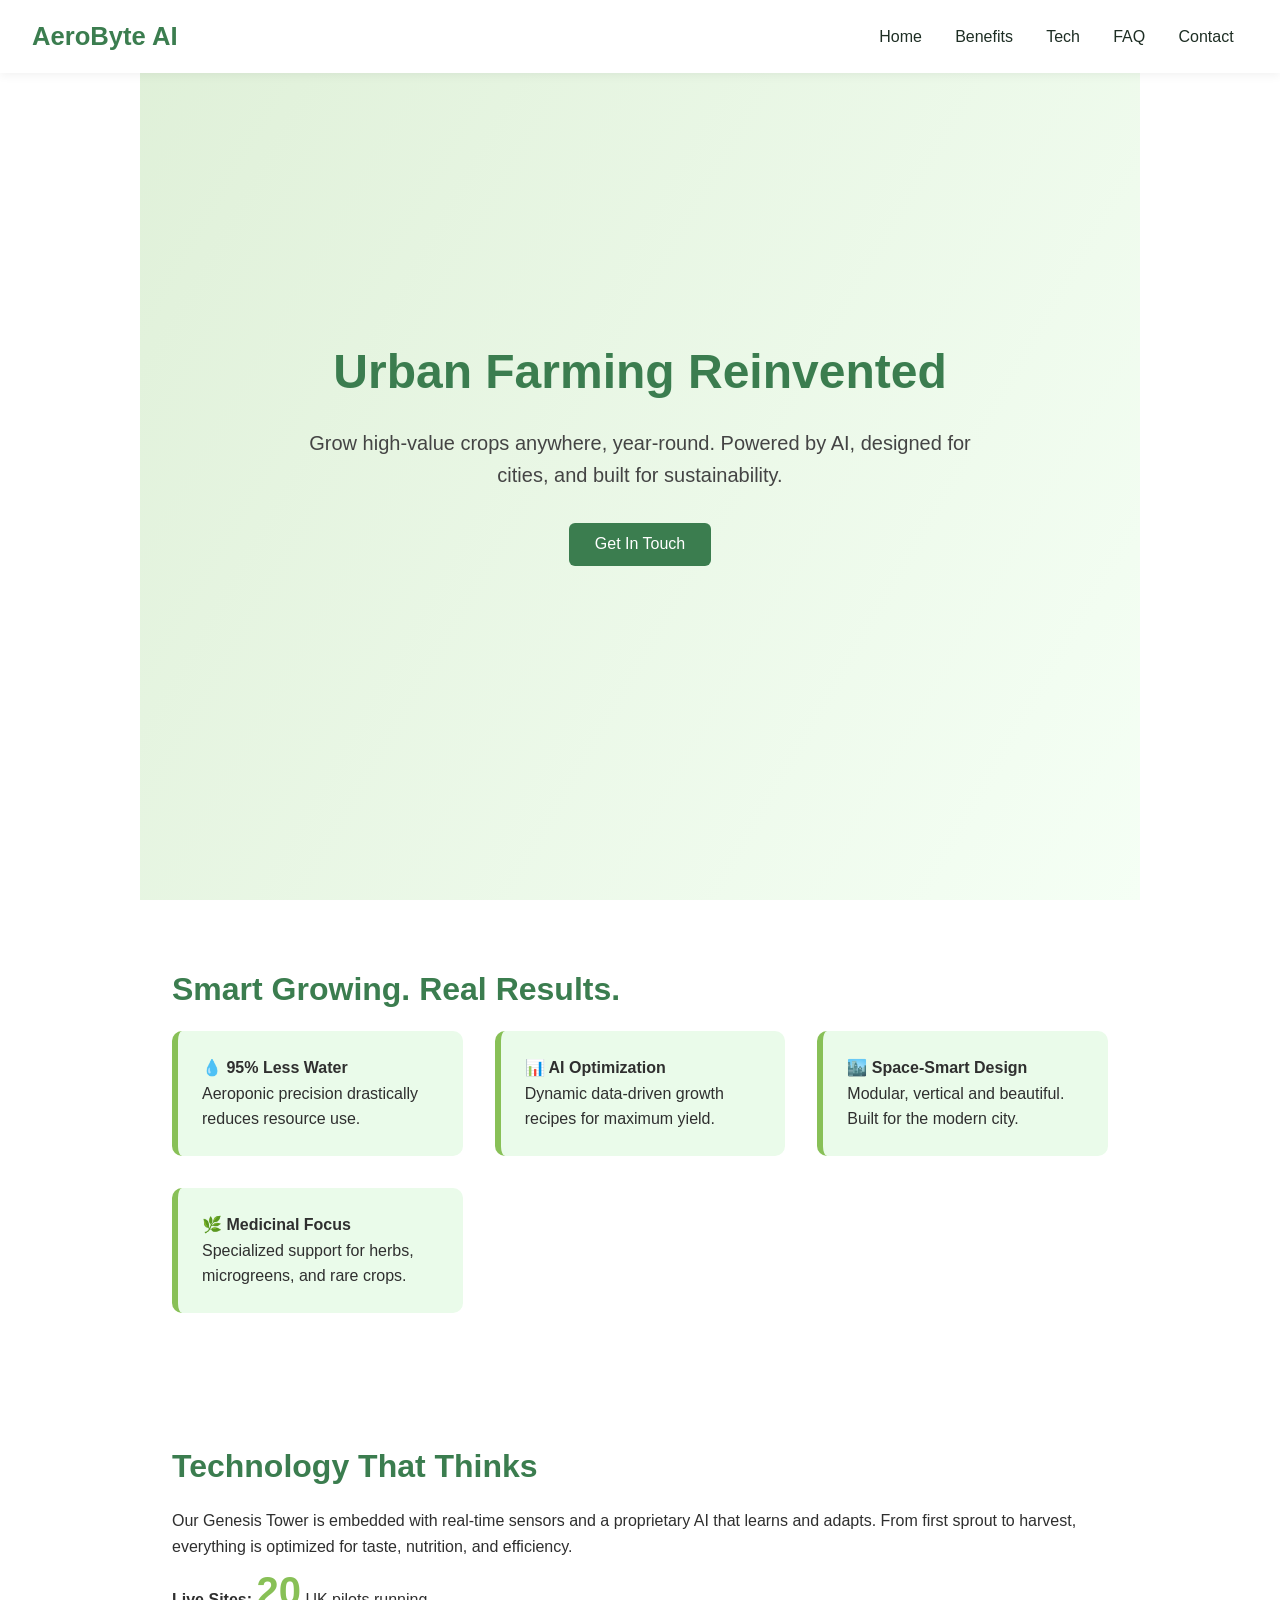
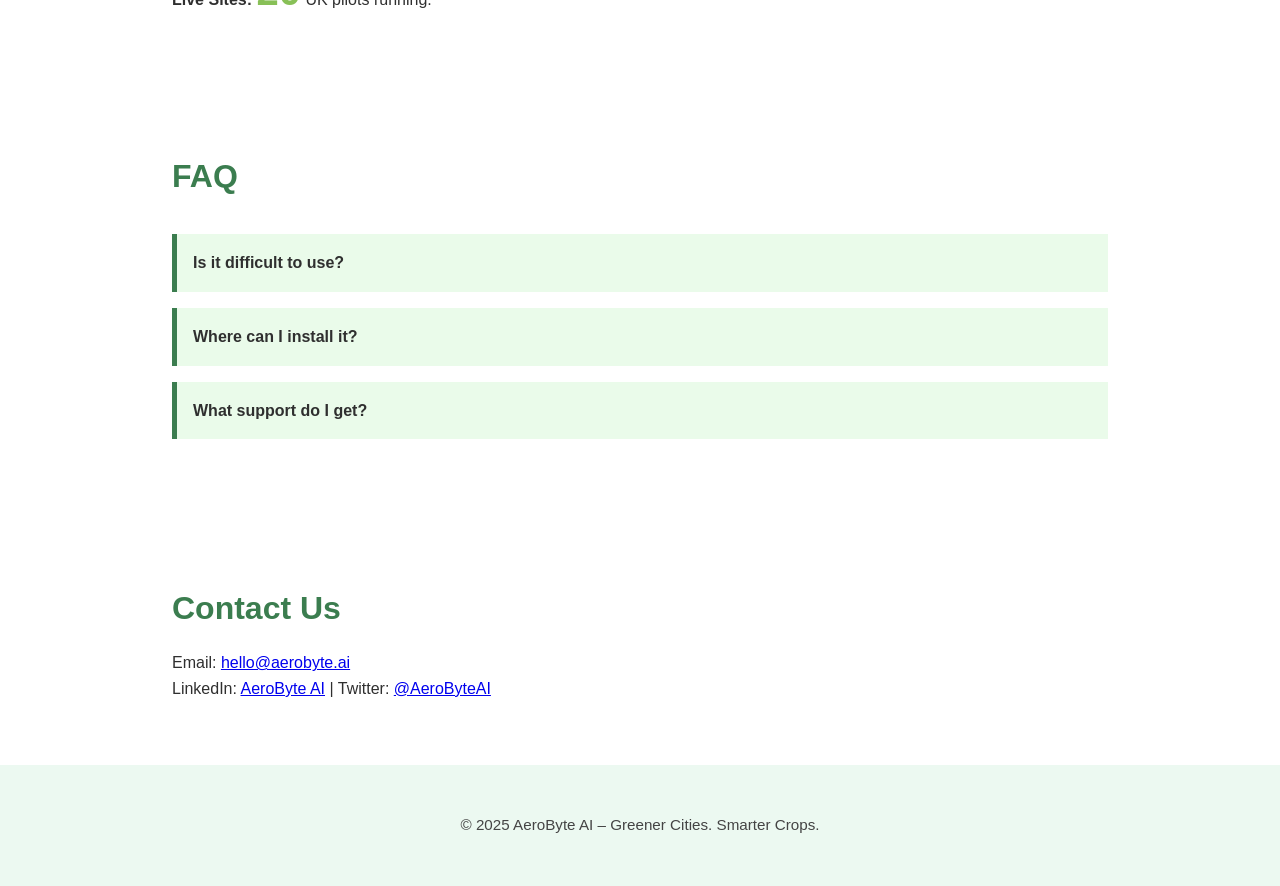
==== commit 68d01555: "Update index.html" ====
--- a/index.html
+++ b/index.html
@@ -2,145 +2,252 @@
 <html lang="en">
 <head>
   <meta charset="UTF-8" />
-  <meta name="viewport" content="width=device-width, initial-scale=1.0" />
-  <title>AeroByte AI – Urban Farming Reinvented</title>
+  <meta name="viewport" content="width=device-width, initial-scale=1.0"/>
+  <title>AeroByte AI – AI-Powered Urban Farming</title>
   <style>
-    /* Basic Reset */
+    :root {
+      --green: #3b7d4f;
+      --light-green: #eafbea;
+      --accent: #88c057;
+      --dark: #1e2e24;
+      --text: #2f2f2f;
+      --white: #ffffff;
+    }
+
     * { margin: 0; padding: 0; box-sizing: border-box; }
-    html { scroll-behavior: smooth; }
-    body { font-family: 'Segoe UI', sans-serif; line-height: 1.6; color: #333; }
-
-    /* Navigation */
-    header.nav {
+    body {
+      font-family: 'Segoe UI', sans-serif;
+      background: var(--white);
+      color: var(--text);
+      line-height: 1.6;
+    }
+
+    header {
+      position: fixed; top: 0; left: 0; right: 0;
+      background: var(--white);
       display: flex; justify-content: space-between; align-items: center;
-      background: #f8f9fa; padding: 1rem 2rem; position: sticky; top: 0; z-index: 1000;
-      box-shadow: 0 2px 4px rgba(0,0,0,0.05);
-    }
-    .logo { font-weight: bold; font-size: 1.2rem; color: #0070f3; }
-    .nav-links a {
-      margin: 0 0.8rem; text-decoration: none; color: #333; font-weight: 500;
-    }
-    .nav-links a:hover { color: #0070f3; }
-
-    /* Hero */
+      padding: 1rem 2rem;
+      box-shadow: 0 2px 10px rgba(0,0,0,0.06);
+      z-index: 1000;
+    }
+
+    .logo {
+      font-weight: 700;
+      font-size: 1.6rem;
+      color: var(--green);
+    }
+
+    nav a {
+      margin: 0 0.9rem;
+      color: var(--dark);
+      text-decoration: none;
+      font-weight: 500;
+      border-bottom: 2px solid transparent;
+    }
+
+    nav a:hover, nav a.active {
+      color: var(--green);
+      border-bottom: 2px solid var(--accent);
+    }
+
     .hero {
-      background: linear-gradient(to right, #e0f7fa, #f1f8e9);
-      padding: 4rem 2rem; text-align: center;
-    }
-    .hero h1 { font-size: 2.5rem; margin-bottom: 1rem; }
-    .hero p { font-size: 1.2rem; margin-bottom: 1.5rem; }
-    .btn, .btn-outline {
-      display: inline-block; margin: 0.5rem; padding: 0.7rem 1.5rem;
-      text-decoration: none; font-weight: bold; border-radius: 5px;
-    }
-    .btn { background: #0070f3; color: white; }
-    .btn-outline {
-      border: 2px solid #0070f3; color: #0070f3; background: white;
-    }
-
-    /* Sections */
-    section.section {
-      padding: 3rem 2rem; background: #f9f9f9; border-bottom: 1px solid #eee;
-    }
-    section.section:nth-child(even) { background: #ffffff; }
-    section h2 { font-size: 1.8rem; margin-bottom: 1rem; color: #0070f3; }
-
-    /* Footer */
+      height: 100vh;
+      background: linear-gradient(120deg, #dff0d8, #f5fff5);
+      display: flex;
+      flex-direction: column;
+      justify-content: center;
+      align-items: center;
+      text-align: center;
+      padding: 2rem;
+    }
+
+    .hero h1 {
+      font-size: 3rem;
+      color: var(--green);
+      animation: fadeIn 1.5s ease-in-out;
+    }
+
+    .hero p {
+      font-size: 1.25rem;
+      max-width: 700px;
+      margin-top: 1rem;
+      color: #444;
+      animation: fadeIn 2s ease-in-out;
+    }
+
+    .cta-btn {
+      margin-top: 2rem;
+      padding: 0.8rem 1.6rem;
+      background: var(--green);
+      color: var(--white);
+      font-size: 1rem;
+      border: none;
+      border-radius: 6px;
+      cursor: pointer;
+      transition: background 0.3s ease;
+    }
+
+    .cta-btn:hover {
+      background: var(--accent);
+    }
+
+    section {
+      padding: 4rem 2rem;
+      max-width: 1000px;
+      margin: auto;
+    }
+
+    section h2 {
+      font-size: 2rem;
+      color: var(--green);
+      margin-bottom: 1rem;
+    }
+
+    .card-grid {
+      display: grid;
+      grid-template-columns: repeat(auto-fit, minmax(280px, 1fr));
+      gap: 2rem;
+    }
+
+    .card {
+      background: var(--light-green);
+      border-left: 6px solid var(--accent);
+      padding: 1.5rem;
+      border-radius: 10px;
+      transition: transform 0.3s ease;
+    }
+
+    .card:hover {
+      transform: translateY(-8px);
+    }
+
+    .counter {
+      font-size: 2.5rem;
+      font-weight: bold;
+      color: var(--accent);
+    }
+
+    .faq {
+      margin-top: 2rem;
+    }
+
+    .faq-item {
+      margin-bottom: 1rem;
+    }
+
+    .faq-question {
+      background: var(--light-green);
+      padding: 1rem;
+      cursor: pointer;
+      font-weight: 600;
+      border-left: 5px solid var(--green);
+    }
+
+    .faq-answer {
+      display: none;
+      padding: 0.8rem 1rem;
+      background: #f9f9f9;
+      border-left: 5px solid var(--accent);
+    }
+
     footer {
-      text-align: center; padding: 1.5rem; background: #f1f1f1;
-      font-size: 0.9rem; color: #666;
-    }
-
-    /* Responsive */
-    @media (max-width: 768px) {
-      .nav-links { display: flex; flex-wrap: wrap; justify-content: center; }
-      .hero h1 { font-size: 2rem; }
+      text-align: center;
+      padding: 3rem 1rem;
+      background: #ecf9f1;
+      font-size: 0.95rem;
+      color: #444;
+    }
+
+    @keyframes fadeIn {
+      from { opacity: 0; transform: translateY(20px); }
+      to { opacity: 1; transform: translateY(0); }
     }
   </style>
 </head>
 <body>
 
-  <!-- Navigation -->
-  <header class="nav">
-    <div class="logo">AeroByte AI</div>
-    <nav class="nav-links">
-      <a href="#home">Home</a>
-      <a href="#product">Product</a>
-      <a href="#technology">Technology</a>
-      <a href="#solutions">Solutions</a>
-      <a href="#pricing">Pricing</a>
-      <a href="#pilot">Pilot</a>
-      <a href="#about">About</a>
-      <a href="#resources">Resources</a>
-      <a href="#contact">Contact</a>
-    </nav>
-  </header>
-
-  <!-- Hero Section -->
-  <section id="home" class="hero">
-    <h1>The Future of Urban Farming Starts Here</h1>
-    <p>Cultivating the Future. Freshness, Perfected.</p>
-    <a class="btn" href="#pilot">Join the Pilot</a>
-    <a class="btn-outline" href="#contact">Book Consultation</a>
-  </section>
-
-  <!-- Content Sections -->
-  <section id="product" class="section">
-    <h2>The Genesis Tower</h2>
-    <p>Our sleek, modular aeroponic tower is designed for high-value urban farming. Premium aesthetics meets IoT precision – perfect for chefs, wellness leaders, and sustainable cities.</p>
-  </section>
-
-  <section id="technology" class="section">
-    <h2>Powered by Intelligence</h2>
-    <p>IoT sensors and AI algorithms deliver live data, predictive insights, and automated growth recipes. No guesswork – just perfect produce every time.</p>
-  </section>
-
-  <section id="solutions" class="section">
-    <h2>Who We Serve</h2>
-    <ul>
-      <li>🧘 Wellness Retreats – grow medicinal herbs onsite</li>
-      <li>🍽️ Premium Restaurants – hyperlocal, ultra-fresh greens</li>
-      <li>🏙️ Urban Farms – smart community food systems</li>
-    </ul>
-  </section>
-
-  <section id="pricing" class="section">
-    <h2>Pricing</h2>
-    <p>🎯 Hardware: £1,250 – £1,850 per Genesis Tower<br />
-    💡 Software: From £95/month (AI dashboard & support)</p>
-  </section>
-
-  <section id="pilot" class="section">
-    <h2>Pilot Program</h2>
-    <p>We’re launching exclusive pilots with selected UK businesses. Includes concierge setup, support, and access to our AI platform. Become a founding partner today.</p>
-  </section>
-
-  <section id="about" class="section">
-    <h2>About AeroByte AI</h2>
-    <p>We exist to reinvent local food with intelligence. Our mission: empower UK cities with scalable, smart growing systems to boost food security, sustainability, and health.</p>
-  </section>
-
-  <section id="resources" class="section">
-    <h2>Resources</h2>
-    <p>Download our whitepapers, read thought leadership blogs, and explore research on AI-powered agriculture in the UK urban context.</p>
-  </section>
-
-  <section id="contact" class="section">
-    <h2>Contact</h2>
-    <p>Email: <a href="mailto:hello@aerobyte.ai">hello@aerobyte.ai</a><br />
-    LinkedIn: <a href="https://linkedin.com">AeroByte AI</a><br />
-    Twitter: <a href="https://twitter.com">Follow Us</a></p>
-  </section>
-
-  <!-- Footer -->
-  <footer>
-    &copy; 2025 AeroByte AI. All rights reserved. | Built for UK Innovator Founder Visa
-  </footer>
-
-  <!-- JavaScript -->
-  <script>
-    // Optional: Scroll behavior or future interactivity
-    console.log("AeroByte AI SPA loaded.");
-  </script>
+<header>
+  <div class="logo">AeroByte AI</div>
+  <nav>
+    <a href="#home">Home</a>
+    <a href="#benefits">Benefits</a>
+    <a href="#tech">Tech</a>
+    <a href="#faq">FAQ</a>
+    <a href="#contact">Contact</a>
+  </nav>
+</header>
+
+<section class="hero" id="home">
+  <h1>Urban Farming Reinvented</h1>
+  <p>Grow high-value crops anywhere, year-round. Powered by AI, designed for cities, and built for sustainability.</p>
+  <button class="cta-btn" onclick="document.getElementById('contact').scrollIntoView({behavior: 'smooth'})">Get In Touch</button>
+</section>
+
+<section id="benefits">
+  <h2>Smart Growing. Real Results.</h2>
+  <div class="card-grid">
+    <div class="card"><strong>💧 95% Less Water</strong><br/>Aeroponic precision drastically reduces resource use.</div>
+    <div class="card"><strong>📊 AI Optimization</strong><br/>Dynamic data-driven growth recipes for maximum yield.</div>
+    <div class="card"><strong>🏙️ Space-Smart Design</strong><br/>Modular, vertical and beautiful. Built for the modern city.</div>
+    <div class="card"><strong>🌿 Medicinal Focus</strong><br/>Specialized support for herbs, microgreens, and rare crops.</div>
+  </div>
+</section>
+
+<section id="tech">
+  <h2>Technology That Thinks</h2>
+  <p>Our Genesis Tower is embedded with real-time sensors and a proprietary AI that learns and adapts. From first sprout to harvest, everything is optimized for taste, nutrition, and efficiency.</p>
+  <p><strong>Live Sites:</strong> <span class="counter" id="liveCounter">0</span> UK pilots running.</p>
+</section>
+
+<section id="faq">
+  <h2>FAQ</h2>
+  <div class="faq">
+    <div class="faq-item">
+      <div class="faq-question">Is it difficult to use?</div>
+      <div class="faq-answer">Not at all! The AI dashboard makes growing effortless, even for beginners.</div>
+    </div>
+    <div class="faq-item">
+      <div class="faq-question">Where can I install it?</div>
+      <div class="faq-answer">Anywhere — kitchens, rooftops, wellness centers, restaurants, schools.</div>
+    </div>
+    <div class="faq-item">
+      <div class="faq-question">What support do I get?</div>
+      <div class="faq-answer">All clients receive concierge setup and remote AI-powered guidance.</div>
+    </div>
+  </div>
+</section>
+
+<section id="contact">
+  <h2>Contact Us</h2>
+  <p>Email: <a href="mailto:hello@aerobyte.ai">hello@aerobyte.ai</a></p>
+  <p>LinkedIn: <a href="#">AeroByte AI</a> | Twitter: <a href="#">@AeroByteAI</a></p>
+</section>
+
+<footer>
+  &copy; 2025 AeroByte AI – Greener Cities. Smarter Crops.
+</footer>
+
+<script>
+  // Counter animation
+  let count = 0, target = 27;
+  const counterEl = document.getElementById("liveCounter");
+  const step = () => {
+    if (count < target) {
+      count++;
+      counterEl.textContent = count;
+      setTimeout(step, 80);
+    }
+  };
+  window.addEventListener("load", step);
+
+  // FAQ toggle
+  document.querySelectorAll(".faq-question").forEach(q => {
+    q.addEventListener("click", () => {
+      const answer = q.nextElementSibling;
+      answer.style.display = answer.style.display === "block" ? "none" : "block";
+    });
+  });
+</script>
+
 </body>
 </html>
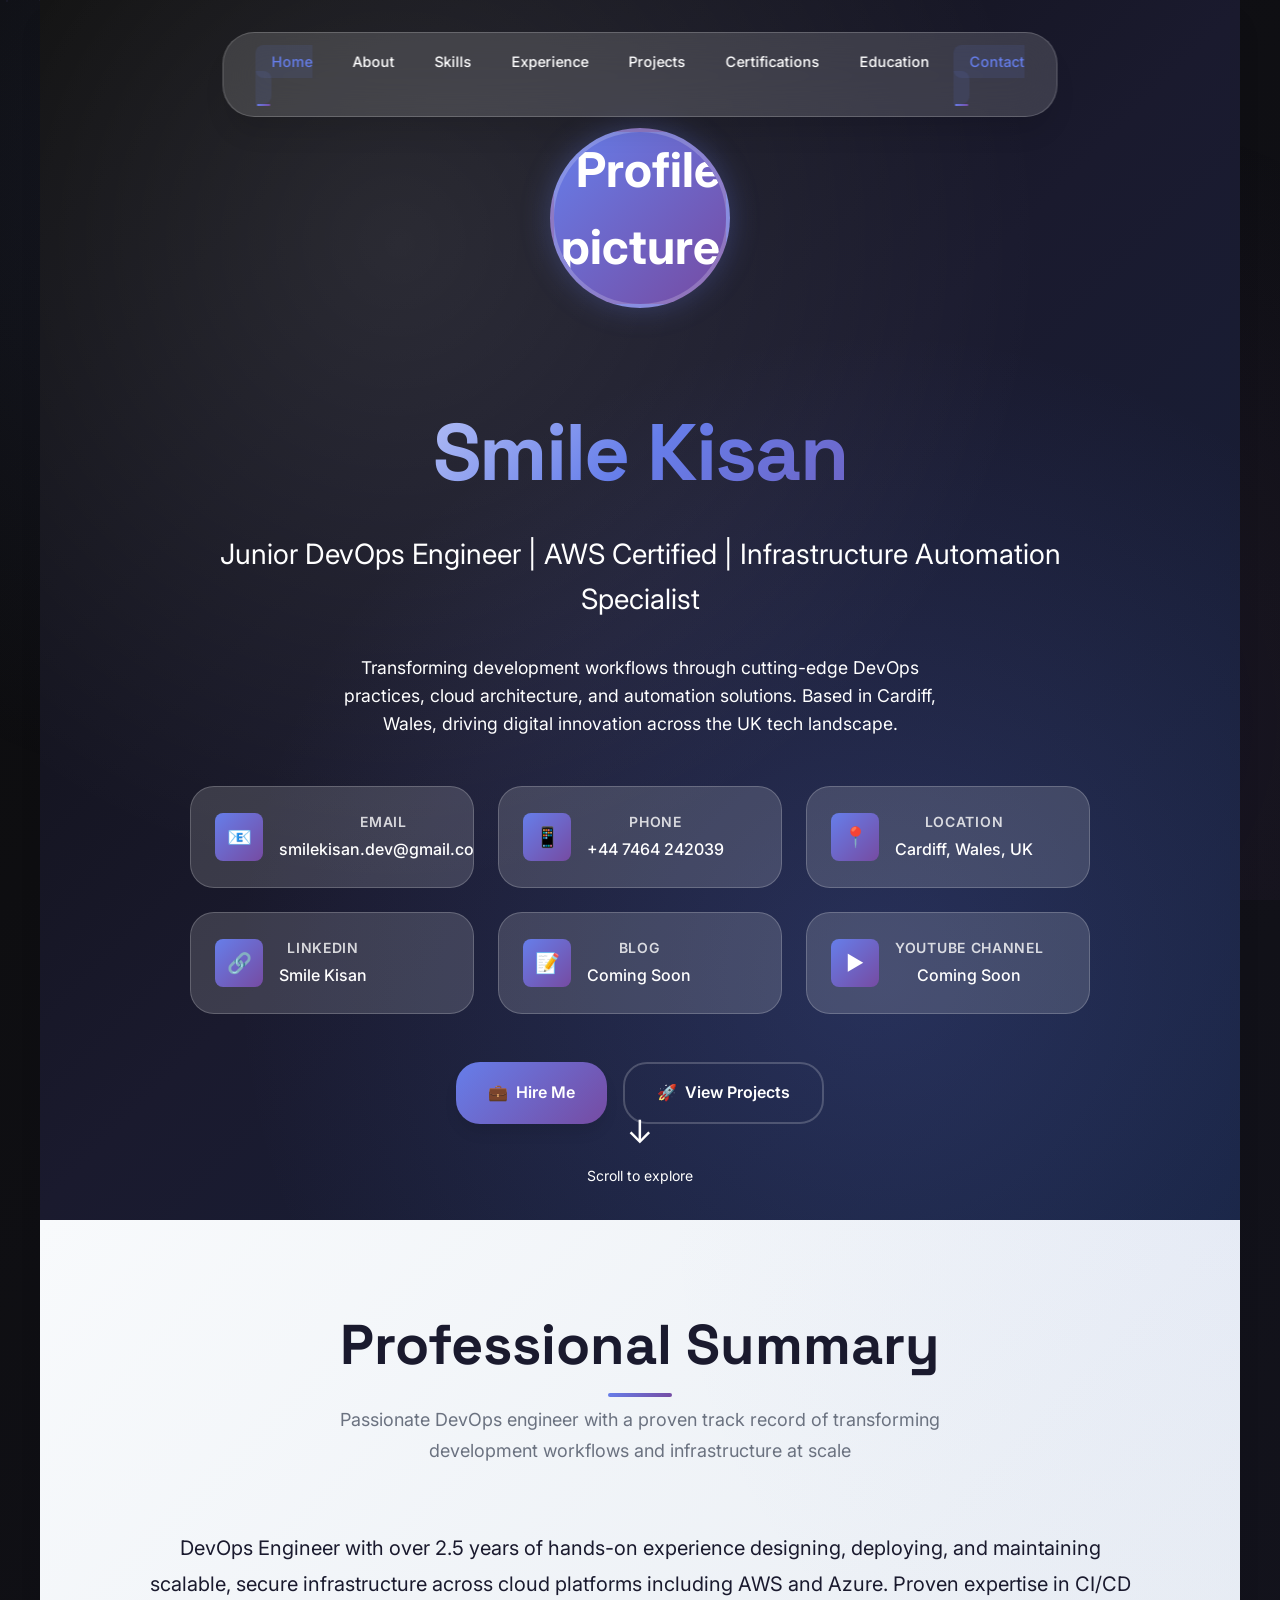
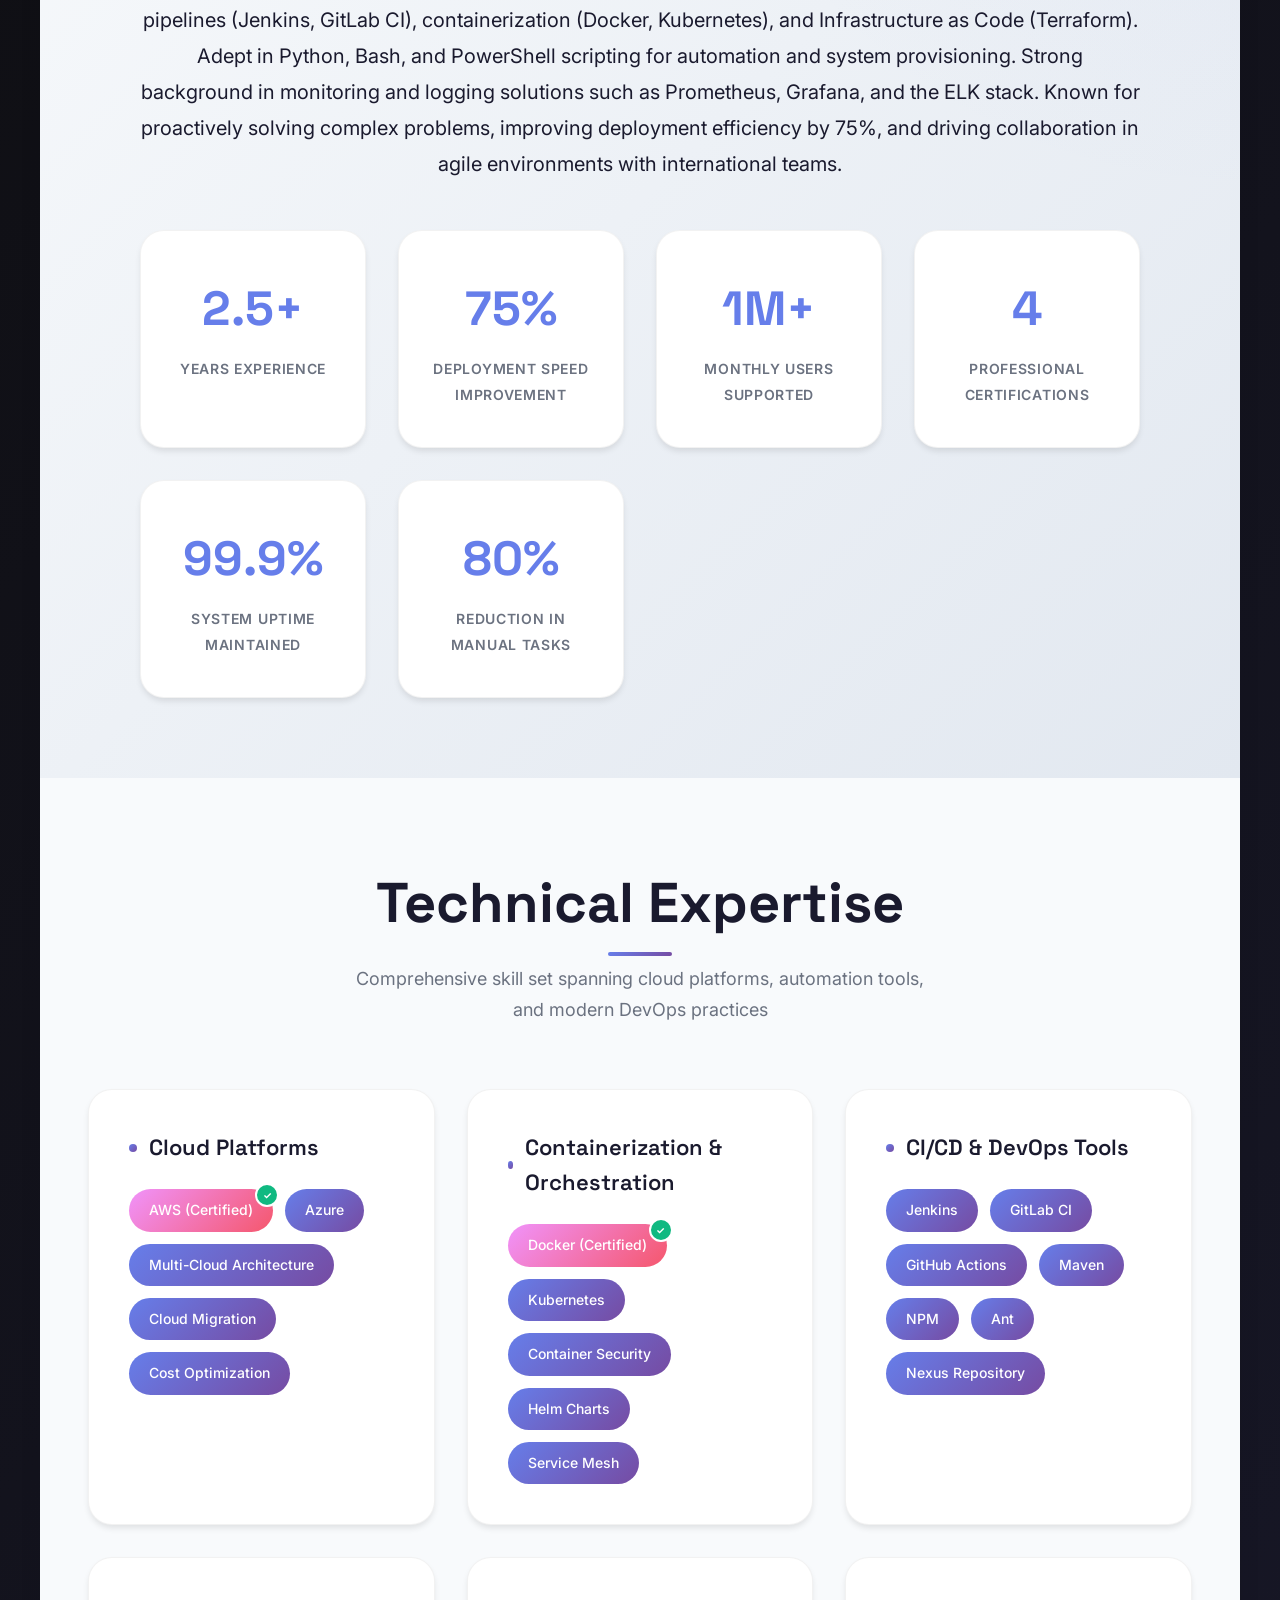
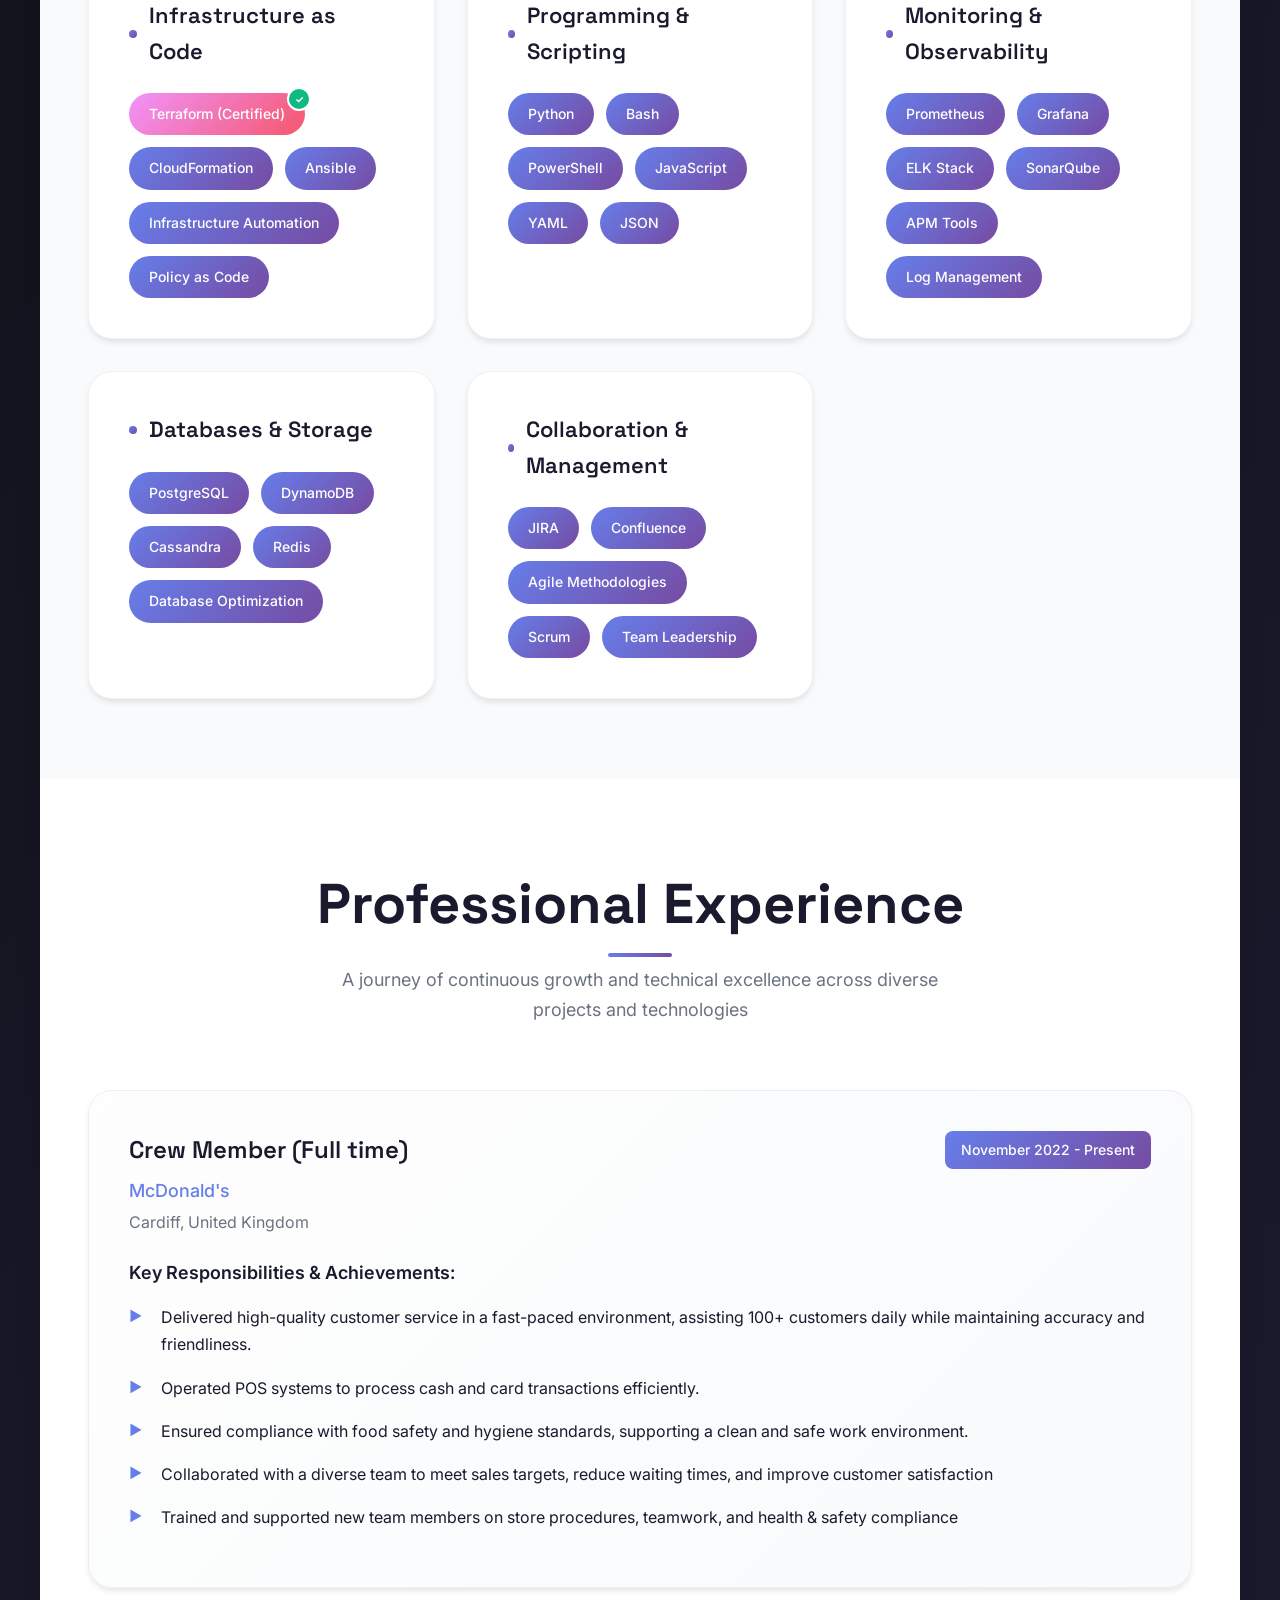
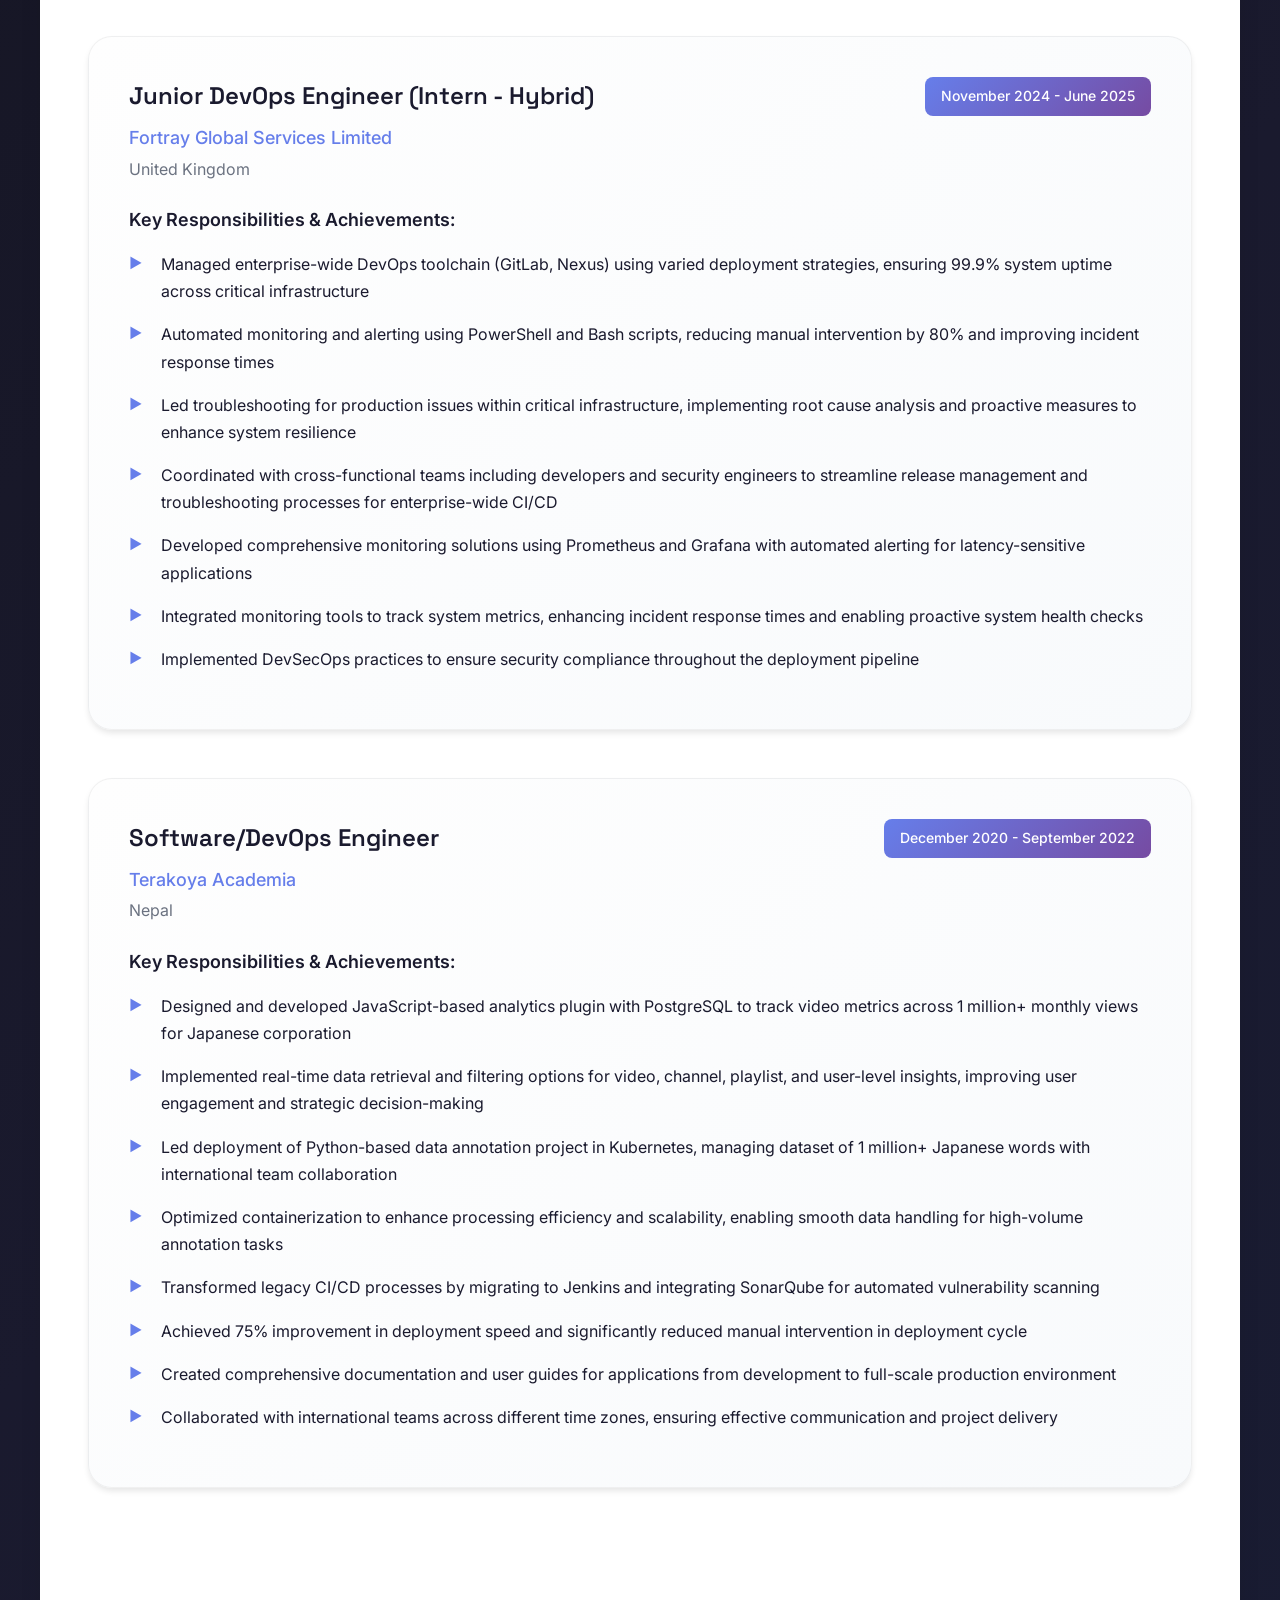
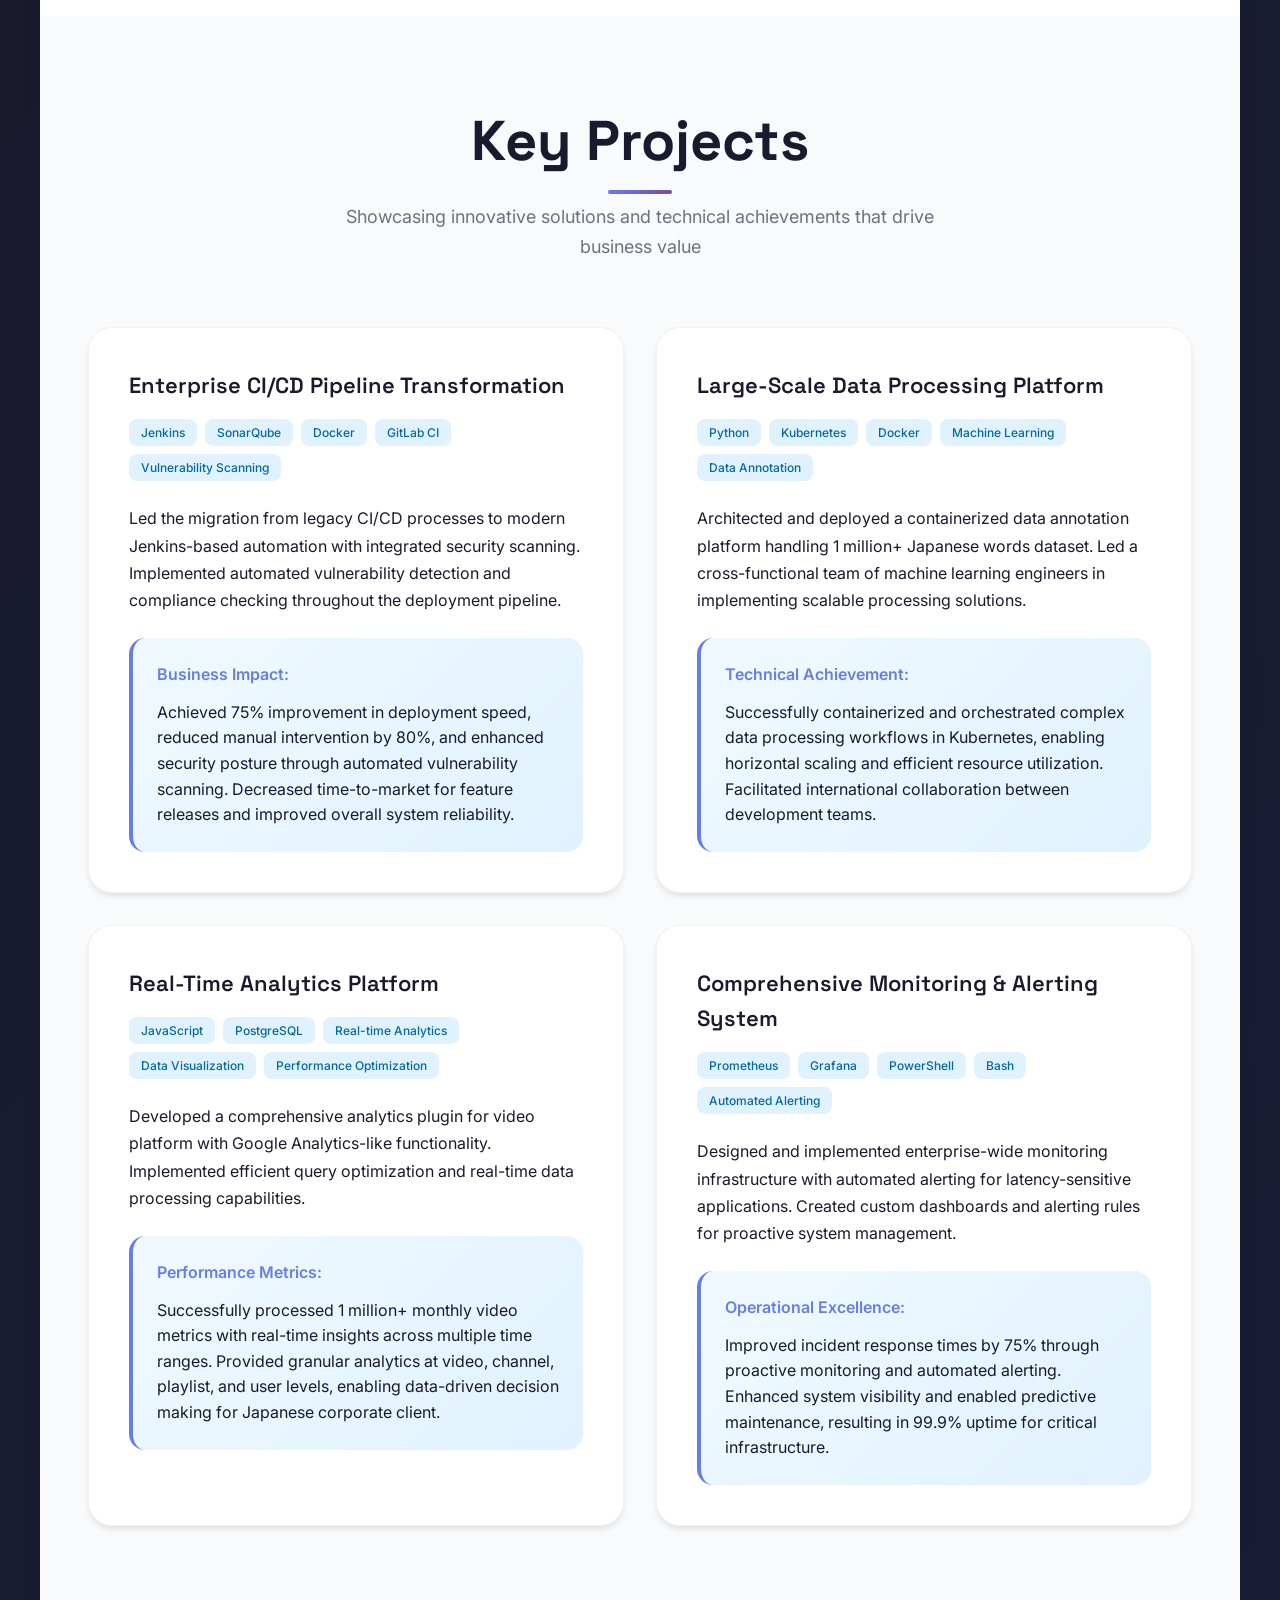
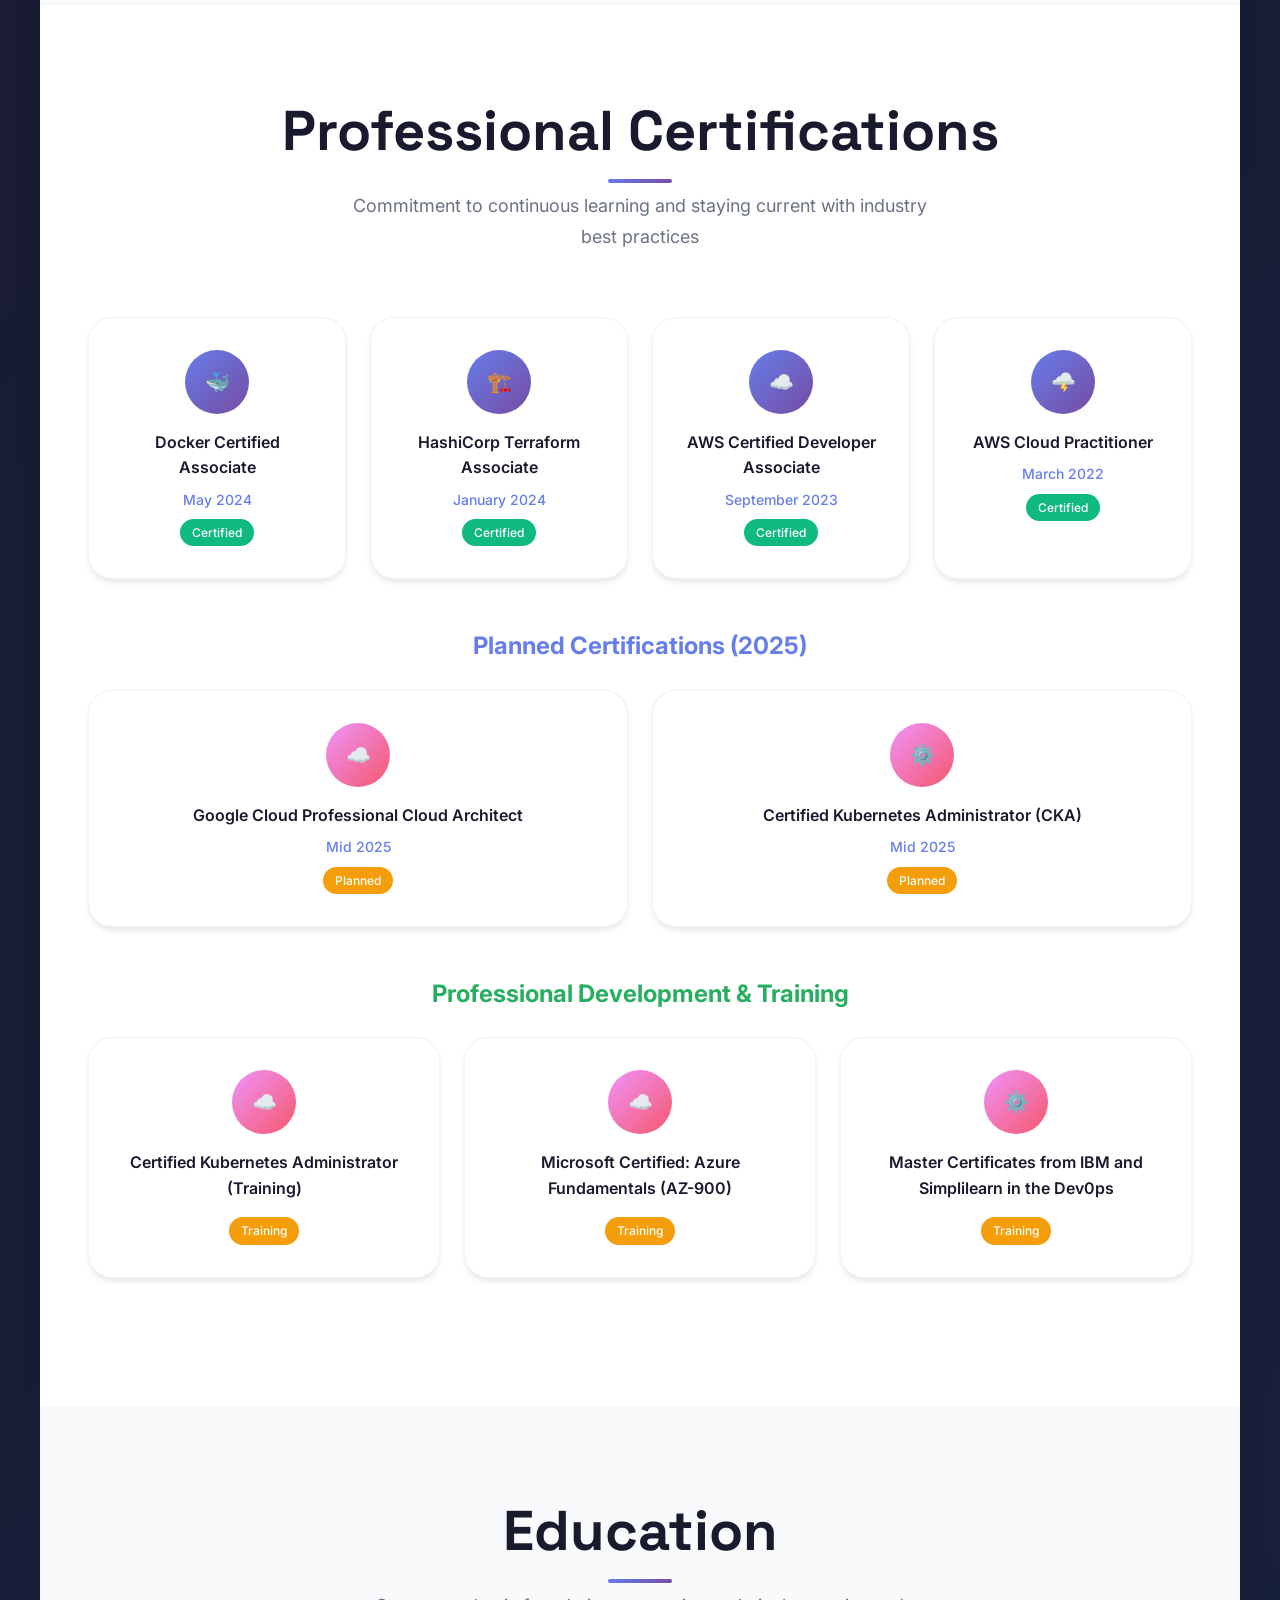
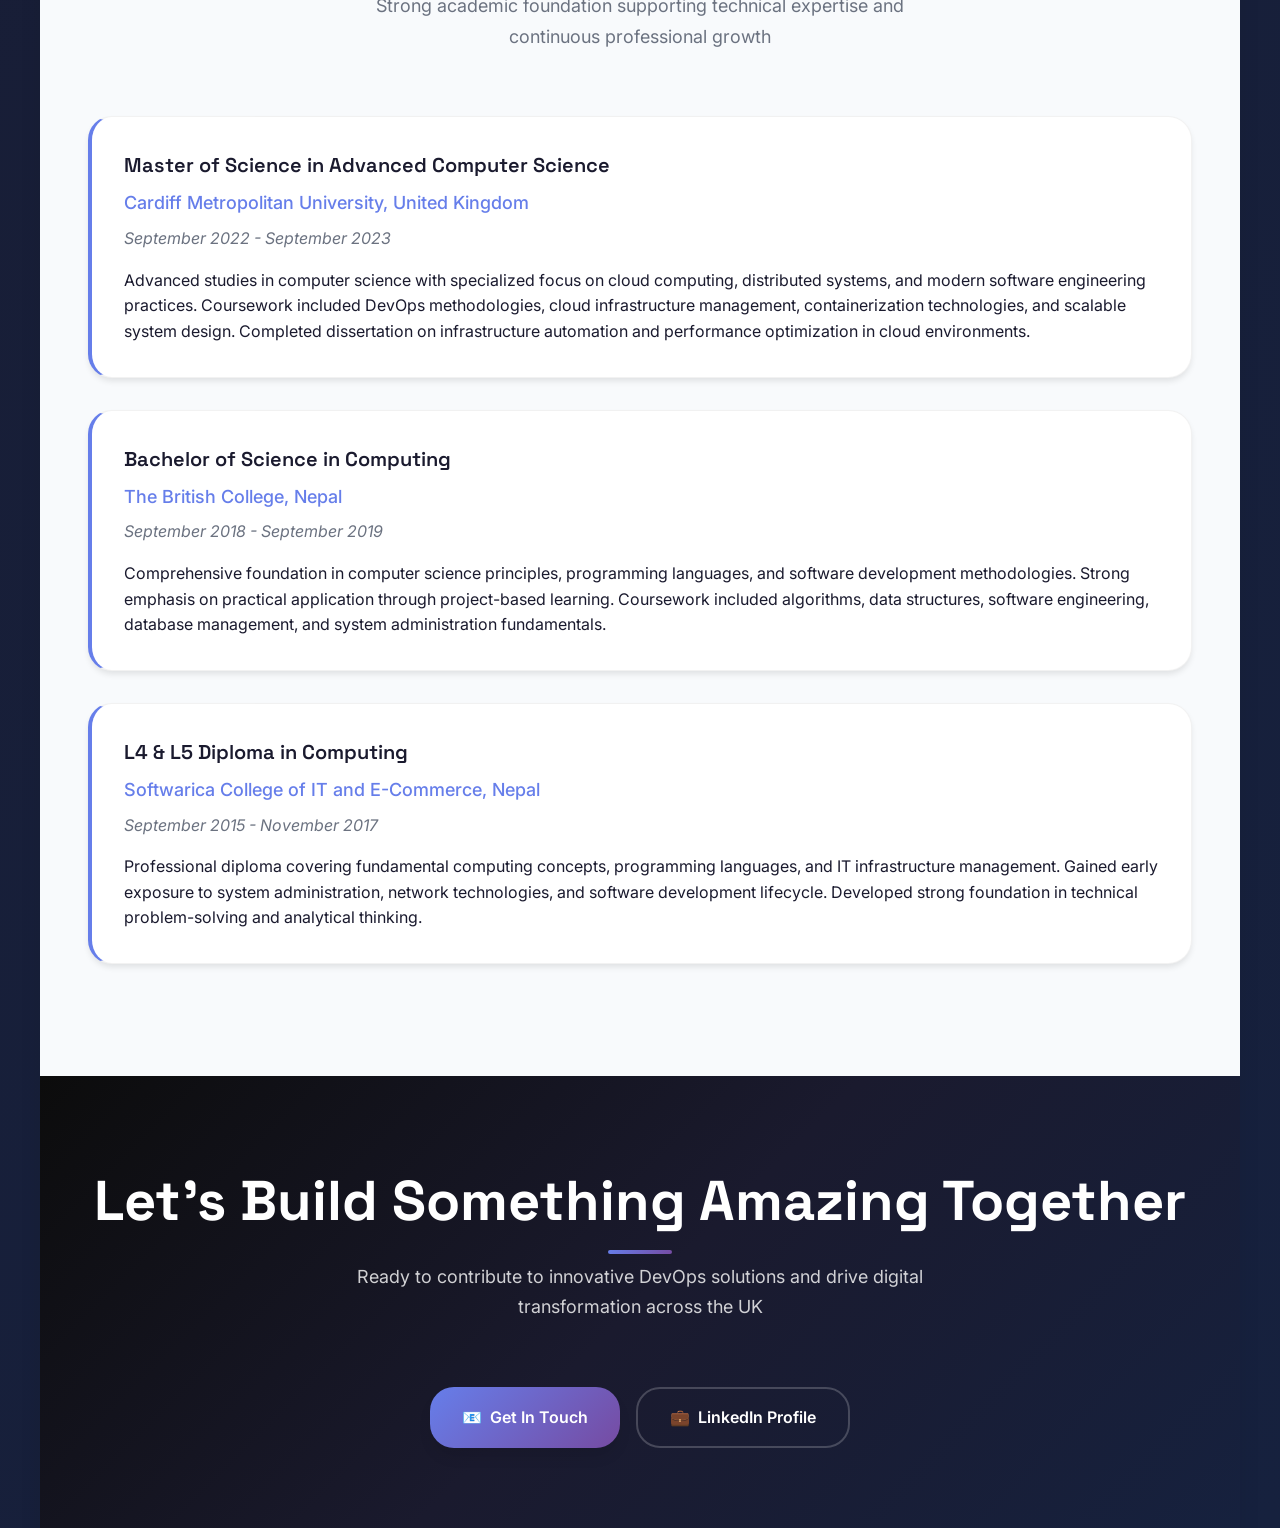
==== commit bf121fc3: "My-website index file added" ====
--- a/index.html
+++ b/index.html
@@ -1,253 +1,3592 @@
 <!DOCTYPE html>
-<html lang="en">
+<html lang="en" dir="ltr">
 <head>
-  <meta charset="UTF-8" />
-  <meta name="viewport" content="width=device-width, initial-scale=1.0"/>
-  <title>AeroByte AI – AI-Powered Urban Farming</title>
-  <style>
-    :root {
-      --green: #3b7d4f;
-      --light-green: #eafbea;
-      --accent: #88c057;
-      --dark: #1e2e24;
-      --text: #2f2f2f;
-      --white: #ffffff;
+    <meta charset="UTF-8">
+    <meta name="viewport" content="width=device-width, initial-scale=1.0">
+    <meta http-equiv="X-UA-Compatible" content="IE=edge">
+    
+    <!-- Primary Meta Tags -->
+    <title>Smile Kisan - Junior DevOps Engineer | AWS Certified | Cardiff, Wales | Infrastructure Automation Specialist</title>
+    <meta name="title" content="Smile Kisan - Junior DevOps Engineer | AWS Certified | Cardiff, Wales">
+    <meta name="description" content="Experienced DevOps Engineer with 2.5+ years in AWS, Docker, Kubernetes, CI/CD automation. Based in Cardiff, Wales. Achieved 75% deployment speed improvements. Available for DevOps opportunities across UK.">
+    <meta name="keywords" content="DevOps Engineer Cardiff, AWS DevOps Wales, Infrastructure as Code UK, CI/CD Pipeline Specialist, Kubernetes Docker Expert, Terraform Certified, DevOps Consultant Wales, Cloud Infrastructure Engineer, Site Reliability Engineer Cardiff, DevSecOps Engineer UK">
+    <meta name="robots" content="index, follow">
+    <meta name="language" content="English">
+    <meta name="author" content="Smile Kisan">
+    
+    <!-- Open Graph / Facebook -->
+    <meta property="og:type" content="website">
+    <meta property="og:url" content="https://smilekisan.dev/">
+    <meta property="og:title" content="Smile Kisan - Junior DevOps Engineer | AWS Certified">
+    <meta property="og:description" content="Experienced DevOps Engineer specializing in cloud infrastructure, CI/CD automation, and containerization. Based in Cardiff, Wales.">
+    <meta property="og:image" content="https://smilekisan.dev/assets/smile-kisan-og.jpg">
+    <meta property="og:site_name" content="Smile Kisan Portfolio">
+    <meta property="og:locale" content="en_GB">
+    
+    <!-- Twitter -->
+    <meta property="twitter:card" content="summary_large_image">
+    <meta property="twitter:url" content="https://smilekisan.dev/">
+    <meta property="twitter:title" content="Smile Kisan - Junior DevOps Engineer | AWS Certified">
+    <meta property="twitter:description" content="Experienced DevOps Engineer specializing in cloud infrastructure, CI/CD automation, and containerization. Based in Cardiff, Wales.">
+    <meta property="twitter:image" content="https://smilekisan.dev/assets/smile-kisan-twitter.jpg">
+    
+    <!-- Canonical URL -->
+    <link rel="canonical" href="https://smilekisan.dev/">
+    
+    <!-- Favicon -->
+    <link rel="icon" type="image/x-icon" href="/favicon.ico">
+    <link rel="apple-touch-icon" sizes="180x180" href="/apple-touch-icon.png">
+    <link rel="icon" type="image/png" sizes="32x32" href="/favicon-32x32.png">
+    <link rel="icon" type="image/png" sizes="16x16" href="/favicon-16x16.png">
+    <link rel="manifest" href="/site.webmanifest">
+    
+    <!-- Google Fonts -->
+    <link rel="preconnect" href="https://fonts.googleapis.com">
+    <link rel="preconnect" href="https://fonts.gstatic.com" crossorigin>
+    <link href="https://fonts.googleapis.com/css2?family=Inter:wght@300;400;500;600;700;800&family=Space+Grotesk:wght@400;500;600;700&display=swap" rel="stylesheet">
+    
+    <!-- Schema.org Structured Data -->
+    <script type="application/ld+json">
+    {
+        "@context": "https://schema.org",
+        "@type": "Person",
+        "name": "Smile Kisan",
+        "givenName": "Smile",
+        "familyName": "Kisan",
+        "jobTitle": "DevOps Engineer",
+        "description": "Experienced DevOps Engineer with expertise in AWS, Docker, Kubernetes, and CI/CD automation",
+        "url": "https://smilekisan.dev",
+        "image": "https://smilekisan.dev/assets/smile-kisan-profile.jpg",
+        "email": "smilekisan.dev@gmail.com",
+        "telephone": "+447464242039",
+        "address": {
+            "@type": "PostalAddress",
+            "addressLocality": "Cardiff",
+            "addressRegion": "Wales",
+            "addressCountry": "United Kingdom",
+            "postalCode": "CF10"
+        },
+        "nationality": "Nepalese",
+        "alumniOf": [
+            {
+                "@type": "EducationalOrganization",
+                "name": "Cardiff Metropolitan University",
+                "address": {
+                    "@type": "PostalAddress",
+                    "addressLocality": "Cardiff",
+                    "addressCountry": "United Kingdom"
+                }
+            }
+        ],
+        "worksFor": {
+            "@type": "Organization",
+            "name": "Fortray Global Services Limited"
+        },
+        "hasCredential": [
+            {
+                "@type": "EducationalOccupationalCredential",
+                "name": "AWS Certified Developer Associate",
+                "credentialCategory": "Professional Certification",
+                "dateCreated": "2023-09"
+            },
+            {
+                "@type": "EducationalOccupationalCredential",
+                "name": "Docker Certified Associate",
+                "credentialCategory": "Professional Certification",
+                "dateCreated": "2024-05"
+            }
+        ],
+        "knowsAbout": ["DevOps", "AWS", "Docker", "Kubernetes", "Terraform", "CI/CD", "Infrastructure as Code", "Python", "Bash", "PowerShell", "Jenkins", "GitLab", "Prometheus", "Grafana"],
+        "sameAs": [
+            "https://www.linkedin.com/in/smile-kisan/",
+            "https://github.com/smile-kisan"
+        ]
     }
-
-    * { margin: 0; padding: 0; box-sizing: border-box; }
-    body {
-      font-family: 'Segoe UI', sans-serif;
-      background: var(--white);
-      color: var(--text);
-      line-height: 1.6;
-    }
-
-    header {
-      position: fixed; top: 0; left: 0; right: 0;
-      background: var(--white);
-      display: flex; justify-content: space-between; align-items: center;
-      padding: 1rem 2rem;
-      box-shadow: 0 2px 10px rgba(0,0,0,0.06);
-      z-index: 1000;
-    }
-
-    .logo {
-      font-weight: 700;
-      font-size: 1.6rem;
-      color: var(--green);
-    }
-
-    nav a {
-      margin: 0 0.9rem;
-      color: var(--dark);
-      text-decoration: none;
-      font-weight: 500;
-      border-bottom: 2px solid transparent;
-    }
-
-    nav a:hover, nav a.active {
-      color: var(--green);
-      border-bottom: 2px solid var(--accent);
-    }
-
-    .hero {
-      height: 100vh;
-      background: linear-gradient(120deg, #dff0d8, #f5fff5);
-      display: flex;
-      flex-direction: column;
-      justify-content: center;
-      align-items: center;
-      text-align: center;
-      padding: 2rem;
-    }
-
-    .hero h1 {
-      font-size: 3rem;
-      color: var(--green);
-      animation: fadeIn 1.5s ease-in-out;
-    }
-
-    .hero p {
-      font-size: 1.25rem;
-      max-width: 700px;
-      margin-top: 1rem;
-      color: #444;
-      animation: fadeIn 2s ease-in-out;
-    }
-
-    .cta-btn {
-      margin-top: 2rem;
-      padding: 0.8rem 1.6rem;
-      background: var(--green);
-      color: var(--white);
-      font-size: 1rem;
-      border: none;
-      border-radius: 6px;
-      cursor: pointer;
-      transition: background 0.3s ease;
-    }
-
-    .cta-btn:hover {
-      background: var(--accent);
-    }
-
-    section {
-      padding: 4rem 2rem;
-      max-width: 1000px;
-      margin: auto;
-    }
-
-    section h2 {
-      font-size: 2rem;
-      color: var(--green);
-      margin-bottom: 1rem;
-    }
-
-    .card-grid {
-      display: grid;
-      grid-template-columns: repeat(auto-fit, minmax(280px, 1fr));
-      gap: 2rem;
-    }
-
-    .card {
-      background: var(--light-green);
-      border-left: 6px solid var(--accent);
-      padding: 1.5rem;
-      border-radius: 10px;
-      transition: transform 0.3s ease;
-    }
-
-    .card:hover {
-      transform: translateY(-8px);
-    }
-
-    .counter {
-      font-size: 2.5rem;
-      font-weight: bold;
-      color: var(--accent);
-    }
-
-    .faq {
-      margin-top: 2rem;
-    }
-
-    .faq-item {
-      margin-bottom: 1rem;
-    }
-
-    .faq-question {
-      background: var(--light-green);
-      padding: 1rem;
-      cursor: pointer;
-      font-weight: 600;
-      border-left: 5px solid var(--green);
-    }
-
-    .faq-answer {
-      display: none;
-      padding: 0.8rem 1rem;
-      background: #f9f9f9;
-      border-left: 5px solid var(--accent);
-    }
-
-    footer {
-      text-align: center;
-      padding: 3rem 1rem;
-      background: #ecf9f1;
-      font-size: 0.95rem;
-      color: #444;
-    }
-
-    @keyframes fadeIn {
-      from { opacity: 0; transform: translateY(20px); }
-      to { opacity: 1; transform: translateY(0); }
-    }
-  </style>
+    </script>
+    
+    <style>
+        /* Reset and Base Styles */
+        * {
+            margin: 0;
+            padding: 0;
+            box-sizing: border-box;
+        }
+        
+        :root {
+            --primary-gradient: linear-gradient(135deg, #667eea 0%, #764ba2 100%);
+            --secondary-gradient: linear-gradient(135deg, #f093fb 0%, #f5576c 100%);
+            --accent-gradient: linear-gradient(135deg, #4facfe 0%, #00f2fe 100%);
+            --dark-gradient: linear-gradient(135deg, #0c0c0c 0%, #1a1a2e 50%, #16213e 100%);
+            --light-gradient: linear-gradient(135deg, #ffecd2 0%, #fcb69f 100%);
+            
+            --primary-color: #667eea;
+            --secondary-color: #764ba2;
+            --tertionary-color: #27AE60 ;
+            --accent-color: #4facfe;
+            --text-primary: #1a1a2e;
+            --text-secondary: #6b7280;
+            --text-light: #9ca3af;
+            --background-primary: #ffffff;
+            --background-secondary: #f8fafc;
+            --background-dark: #0a0e1a;
+            --glass-bg: rgba(255, 255, 255, 0.15);
+            --glass-border: rgba(255, 255, 255, 0.2);
+            --success-color: #10b981;
+            --warning-color: #f59e0b;
+            
+            --shadow-sm: 0 1px 2px 0 rgba(0, 0, 0, 0.05);
+            --shadow-md: 0 4px 6px -1px rgba(0, 0, 0, 0.1);
+            --shadow-lg: 0 10px 15px -3px rgba(0, 0, 0, 0.1);
+            --shadow-xl: 0 20px 25px -5px rgba(0, 0, 0, 0.1);
+            --shadow-glow: 0 0 30px rgba(102, 126, 234, 0.3);
+            
+            --border-radius-sm: 0.5rem;
+            --border-radius-md: 1rem;
+            --border-radius-lg: 1.5rem;
+            --border-radius-xl: 2rem;
+            
+            --transition-fast: 0.2s ease;
+            --transition-normal: 0.3s ease;
+            --transition-slow: 0.5s ease;
+        }
+        
+        html {
+            scroll-behavior: smooth;
+            scroll-padding-top: 100px;
+        }
+        
+        body {
+            font-family: 'Inter', -apple-system, BlinkMacSystemFont, 'Segoe UI', Roboto, sans-serif;
+            line-height: 1.6;
+            color: var(--text-primary);
+            background: var(--dark-gradient);
+            font-size: 16px;
+            -webkit-font-smoothing: antialiased;
+            -moz-osx-font-smoothing: grayscale;
+            overflow-x: hidden;
+            position: relative;
+        }
+
+        /* Animated Background */
+        body::before {
+            content: '';
+            position: fixed;
+            top: 0;
+            left: 0;
+            width: 100%;
+            height: 100%;
+            background: 
+                radial-gradient(circle at 20% 20%, rgba(102, 126, 234, 0.1) 0%, transparent 50%),
+                radial-gradient(circle at 80% 80%, rgba(118, 75, 162, 0.1) 0%, transparent 50%),
+                radial-gradient(circle at 60% 40%, rgba(79, 172, 254, 0.08) 0%, transparent 50%);
+            z-index: -2;
+            animation: gradientShift 10s ease-in-out infinite;
+        }
+
+        @keyframes gradientShift {
+            0%, 100% { 
+                background: 
+                    radial-gradient(circle at 20% 20%, rgba(102, 126, 234, 0.1) 0%, transparent 50%),
+                    radial-gradient(circle at 80% 80%, rgba(118, 75, 162, 0.1) 0%, transparent 50%),
+                    radial-gradient(circle at 60% 40%, rgba(79, 172, 254, 0.08) 0%, transparent 50%);
+            }
+            50% { 
+                background: 
+                    radial-gradient(circle at 80% 20%, rgba(118, 75, 162, 0.1) 0%, transparent 50%),
+                    radial-gradient(circle at 20% 80%, rgba(79, 172, 254, 0.1) 0%, transparent 50%),
+                    radial-gradient(circle at 40% 60%, rgba(102, 126, 234, 0.08) 0%, transparent 50%);
+            }
+        }
+
+        /* Floating Particles */
+        .particles {
+            position: fixed;
+            top: 0;
+            left: 0;
+            width: 100%;
+            height: 100%;
+            z-index: -1;
+            pointer-events: none;
+        }
+
+        .particle {
+            position: absolute;
+            background: var(--primary-gradient);
+            border-radius: 50%;
+            opacity: 0.1;
+            animation: float 20s infinite linear;
+        }
+
+        @keyframes float {
+            0% {
+                transform: translateY(100vh) rotate(0deg);
+                opacity: 0;
+            }
+            10% {
+                opacity: 0.1;
+            }
+            90% {
+                opacity: 0.1;
+            }
+            100% {
+                transform: translateY(-100px) rotate(360deg);
+                opacity: 0;
+            }
+        }
+
+        /* Enhanced Navigation with Collapsible Mobile Menu */
+        .navbar {
+            position: fixed;
+            top: 2rem;
+            left: 50%;
+            transform: translateX(-50%);
+            background: var(--glass-bg);
+            backdrop-filter: blur(20px);
+            border: 1px solid var(--glass-border);
+            border-radius: var(--border-radius-xl);
+            padding: 1rem 2rem;
+            z-index: 1000;
+            transition: all var(--transition-normal);
+            box-shadow: var(--shadow-xl);
+        }
+
+        .navbar.scrolled {
+            background: rgba(255, 255, 255, 0.95);
+            backdrop-filter: blur(30px);
+            box-shadow: var(--shadow-xl);
+        }
+
+        .nav-container {
+            display: flex;
+            align-items: center;
+            justify-content: space-between;
+            width: 100%;
+        }
+
+        .nav-logo {
+            font-family: 'Space Grotesk', sans-serif;
+            font-size: 1.2rem;
+            font-weight: 700;
+            color: white;
+            text-decoration: none;
+            transition: color var(--transition-fast);
+        }
+
+        .navbar.scrolled .nav-logo {
+            color: var(--primary-color);
+        }
+
+        .nav-links {
+            display: flex;
+            gap: 1.5rem;
+            list-style: none;
+            margin: 0;
+            padding: 0;
+        }
+
+        .nav-link {
+            color: white;
+            text-decoration: none;
+            font-weight: 500;
+            font-size: 0.9rem;
+            transition: all var(--transition-fast);
+            padding: 0.5rem 1rem;
+            border-radius: var(--border-radius-sm);
+            position: relative;
+        }
+
+        .navbar.scrolled .nav-link {
+            color: var(--text-primary);
+        }
+
+        .nav-link:hover, .nav-link.active {
+            color: var(--primary-color);
+            background: rgba(102, 126, 234, 0.1);
+            transform: translateY(-2px);
+        }
+
+        .nav-link::after {
+            content: '';
+            position: absolute;
+            bottom: -2px;
+            left: 50%;
+            width: 0;
+            height: 2px;
+            background: var(--primary-gradient);
+            transition: all var(--transition-fast);
+            transform: translateX(-50%);
+        }
+
+        .nav-link:hover::after, .nav-link.active::after {
+            width: 80%;
+        }
+
+        /* Hamburger Menu */
+        .nav-toggle {
+            display: none;
+            background: none;
+            border: none;
+            cursor: pointer;
+            padding: 0.5rem;
+            border-radius: var(--border-radius-sm);
+            transition: all var(--transition-fast);
+            position: relative;
+            z-index: 1001;
+        }
+
+        .nav-toggle:hover {
+            background: rgba(102, 126, 234, 0.1);
+        }
+
+        .hamburger {
+            width: 24px;
+            height: 20px;
+            position: relative;
+            transform: rotate(0deg);
+            transition: all var(--transition-normal);
+        }
+
+        .hamburger span {
+            display: block;
+            position: absolute;
+            height: 3px;
+            width: 100%;
+            background: white;
+            border-radius: 2px;
+            opacity: 1;
+            left: 0;
+            transform: rotate(0deg);
+            transition: all var(--transition-normal);
+        }
+
+        .navbar.scrolled .hamburger span {
+            background: var(--text-primary);
+        }
+
+        .hamburger span:nth-child(1) {
+            top: 0px;
+        }
+
+        .hamburger span:nth-child(2) {
+            top: 8px;
+        }
+
+        .hamburger span:nth-child(3) {
+            top: 16px;
+        }
+
+        /* Hamburger Animation */
+        .nav-toggle.active .hamburger span:nth-child(1) {
+            top: 8px;
+            transform: rotate(135deg);
+        }
+
+        .nav-toggle.active .hamburger span:nth-child(2) {
+            opacity: 0;
+            left: -60px;
+        }
+
+        .nav-toggle.active .hamburger span:nth-child(3) {
+            top: 8px;
+            transform: rotate(-135deg);
+        }
+
+        /* Mobile Navigation Overlay */
+        .nav-overlay {
+            position: fixed;
+            top: 0;
+            left: 0;
+            width: 100%;
+            height: 100%;
+            background: rgba(0, 0, 0, 0.5);
+            backdrop-filter: blur(10px);
+            opacity: 0;
+            visibility: hidden;
+            transition: all var(--transition-normal);
+            z-index: 999;
+        }
+
+        .nav-overlay.active {
+            opacity: 1;
+            visibility: visible;
+        }
+
+        /* Mobile Navigation Menu */
+        .nav-mobile {
+            position: fixed;
+            top: 0;
+            right: -100%;
+            width: 280px;
+            height: 100%;
+            background: var(--dark-gradient);
+            padding: 6rem 2rem 2rem;
+            transition: right var(--transition-normal);
+            z-index: 1000;
+            overflow-y: auto;
+            box-shadow: var(--shadow-xl);
+        }
+
+        .nav-mobile.active {
+            right: 0;
+        }
+
+        .nav-mobile .nav-links {
+            flex-direction: column;
+            gap: 0;
+            margin-top: 2rem;
+        }
+
+        .nav-mobile .nav-link {
+            color: white;
+            font-size: 1.1rem;
+            padding: 1rem;
+            border-radius: var(--border-radius-md);
+            margin-bottom: 0.5rem;
+            display: block;
+            text-align: center;
+            transform: translateX(50px);
+            opacity: 0;
+            animation: slideInRight 0.3s ease forwards;
+        }
+
+        .nav-mobile .nav-link:nth-child(1) { animation-delay: 0.1s; }
+        .nav-mobile .nav-link:nth-child(2) { animation-delay: 0.15s; }
+        .nav-mobile .nav-link:nth-child(3) { animation-delay: 0.2s; }
+        .nav-mobile .nav-link:nth-child(4) { animation-delay: 0.25s; }
+        .nav-mobile .nav-link:nth-child(5) { animation-delay: 0.3s; }
+        .nav-mobile .nav-link:nth-child(6) { animation-delay: 0.35s; }
+        .nav-mobile .nav-link:nth-child(7) { animation-delay: 0.4s; }
+        .nav-mobile .nav-link:nth-child(8) { animation-delay: 0.45s; }
+
+        @keyframes slideInRight {
+            to {
+                transform: translateX(0);
+                opacity: 1;
+            }
+        }
+
+        .nav-mobile .nav-link:hover,
+        .nav-mobile .nav-link.active {
+            background: var(--primary-gradient);
+            transform: translateX(0) scale(1.05);
+        }
+
+        .nav-mobile .nav-link::after {
+            display: none;
+        }
+
+        /* Mobile Navigation Contact */
+        .nav-mobile-contact {
+            margin-top: 3rem;
+            padding: 2rem;
+            background: rgba(255, 255, 255, 0.1);
+            border-radius: var(--border-radius-lg);
+            text-align: center;
+        }
+
+        .nav-mobile-contact h4 {
+            color: white;
+            font-size: 1.1rem;
+            margin-bottom: 1rem;
+        }
+
+        .nav-mobile-contact a {
+            color: rgba(255, 255, 255, 0.8);
+            text-decoration: none;
+            font-size: 0.9rem;
+            transition: color var(--transition-fast);
+        }
+
+        .nav-mobile-contact a:hover {
+            color: var(--accent-color);
+        }
+
+        /* Container */
+        .container {
+            max-width: 1400px;
+            margin: 0 auto;
+            background: var(--background-primary);
+            min-height: 100vh;
+            box-shadow: var(--shadow-xl);
+            position: relative;
+            border-radius: 0;
+            overflow: hidden;
+        }
+
+        /* Hero Section */
+        .hero {
+            background: var(--dark-gradient);
+            color: white;
+            padding: 8rem 3rem 6rem;
+            text-align: center;
+            position: relative;
+            overflow: hidden;
+            min-height: 100vh;
+            display: flex;
+            align-items: center;
+            justify-content: center;
+        }
+
+        .hero::before {
+            content: '';
+            position: absolute;
+            top: 0;
+            left: 0;
+            right: 0;
+            bottom: 0;
+            background: 
+                radial-gradient(circle at 30% 20%, rgba(255,255,255,0.1) 0%, transparent 50%),
+                radial-gradient(circle at 70% 80%, rgba(102, 126, 234, 0.2) 0%, transparent 50%);
+            pointer-events: none;
+        }
+
+        .hero-content {
+            position: relative;
+            z-index: 2;
+            max-width: 900px;
+            margin: 0 auto;
+        }
+
+        /* Profile Picture Section */
+        .profile-section {
+            margin-bottom: 3rem;
+            position: relative;
+        }
+
+        .profile-upload-container {
+            position: relative;
+            display: inline-block;
+            margin-bottom: 2rem;
+        }
+
+        .profile-picture {
+            width: 180px;
+            height: 180px;
+            border-radius: 50%;
+            border: 4px solid rgba(255,255,255,0.2);
+            background: var(--primary-gradient);
+            display: flex;
+            align-items: center;
+            justify-content: center;
+            font-size: 3rem;
+            font-weight: 700;
+            color: white;
+            box-shadow: var(--shadow-glow);
+            transition: all var(--transition-normal);
+            cursor: pointer;
+            position: relative;
+            overflow: hidden;
+        }
+
+        .profile-picture:hover {
+            transform: scale(1.05);
+            box-shadow: 0 0 50px rgba(102, 126, 234, 0.5);
+        }
+
+        .profile-picture img {
+            width: 100%;
+            height: 100%;
+            object-fit: cover;
+            border-radius: 50%;
+        }
+
+        .upload-overlay {
+            position: absolute;
+            top: 0;
+            left: 0;
+            right: 0;
+            bottom: 0;
+            background: rgba(0,0,0,0.7);
+            border-radius: 50%;
+            display: flex;
+            align-items: center;
+            justify-content: center;
+            opacity: 0;
+            transition: opacity var(--transition-normal);
+            cursor: pointer;
+        }
+
+        .profile-picture:hover .upload-overlay {
+            opacity: 1;
+        }
+
+        .upload-icon {
+            color: white;
+            font-size: 2rem;
+        }
+
+        #profile-upload {
+            position: absolute;
+            opacity: 0;
+            width: 100%;
+            height: 100%;
+            cursor: pointer;
+        }
+
+        .hero-title {
+            font-family: 'Space Grotesk', sans-serif;
+            font-size: clamp(3rem, 8vw, 5rem);
+            font-weight: 800;
+            margin-bottom: 1rem;
+            letter-spacing: -0.02em;
+            background: linear-gradient(135deg, #ffffff 0%, #667eea 50%, #764ba2 100%);
+            -webkit-background-clip: text;
+            -webkit-text-fill-color: transparent;
+            background-clip: text;
+            animation: titleGlow 3s ease-in-out infinite;
+        }
+
+        @keyframes titleGlow {
+            0%, 100% { filter: brightness(1); }
+            50% { filter: brightness(1.2); }
+        }
+
+        .hero-subtitle {
+            font-size: clamp(1.25rem, 4vw, 1.75rem);
+            font-weight: 400;
+            margin-bottom: 2rem;
+            opacity: 0.9;
+            animation: fadeInUp 1s ease 0.2s both;
+        }
+
+        .hero-description {
+            font-size: 1.1rem;
+            margin-bottom: 3rem;
+            opacity: 0.8;
+            max-width: 600px;
+            margin-left: auto;
+            margin-right: auto;
+            animation: fadeInUp 1s ease 0.4s both;
+        }
+
+        /* Enhanced Contact Grid */
+        .contact-grid {
+            display: grid;
+            grid-template-columns: repeat(auto-fit, minmax(280px, 1fr));
+            gap: 1.5rem;
+            margin-top: 3rem;
+            animation: fadeInUp 1s ease 0.6s both;
+        }
+
+        .contact-card {
+            background: var(--glass-bg);
+            backdrop-filter: blur(20px);
+            border: 1px solid var(--glass-border);
+            padding: 1.5rem;
+            border-radius: var(--border-radius-lg);
+            transition: all var(--transition-normal);
+            position: relative;
+            overflow: hidden;
+        }
+
+        .contact-card::before {
+            content: '';
+            position: absolute;
+            top: 0;
+            left: -100%;
+            width: 100%;
+            height: 100%;
+            background: linear-gradient(90deg, transparent, rgba(255,255,255,0.1), transparent);
+            transition: left 0.5s;
+        }
+
+        .contact-card:hover::before {
+            left: 100%;
+        }
+
+        .contact-card:hover {
+            transform: translateY(-8px);
+            box-shadow: var(--shadow-glow);
+            border-color: rgba(255,255,255,0.3);
+        }
+
+        .contact-card-content {
+            display: flex;
+            align-items: center;
+            gap: 1rem;
+            position: relative;
+            z-index: 1;
+        }
+
+        .contact-icon {
+            width: 3rem;
+            height: 3rem;
+            background: var(--primary-gradient);
+            border-radius: var(--border-radius-sm);
+            display: flex;
+            align-items: center;
+            justify-content: center;
+            font-size: 1.25rem;
+            flex-shrink: 0;
+        }
+
+        .contact-info h4 {
+            font-size: 0.875rem;
+            font-weight: 600;
+            text-transform: uppercase;
+            letter-spacing: 0.05em;
+            opacity: 0.8;
+            margin-bottom: 0.25rem;
+        }
+
+        .contact-info p {
+            font-size: 1rem;
+            font-weight: 500;
+        }
+
+        .contact-info a {
+            color: white;
+            text-decoration: none;
+            transition: color var(--transition-fast);
+        }
+
+        .contact-info a:hover {
+            color: var(--accent-color);
+        }
+
+        /* Action Buttons */
+        .hero-actions {
+            display: flex;
+            gap: 1rem;
+            justify-content: center;
+            flex-wrap: wrap;
+            margin-top: 3rem;
+            animation: fadeInUp 1s ease 0.8s both;
+        }
+
+        .hero-btn {
+            padding: 1rem 2rem;
+            border-radius: var(--border-radius-lg);
+            font-weight: 600;
+            text-decoration: none;
+            transition: all var(--transition-normal);
+            display: inline-flex;
+            align-items: center;
+            gap: 0.5rem;
+            position: relative;
+            overflow: hidden;
+        }
+
+        .hero-btn.primary {
+            background: var(--primary-gradient);
+            color: white;
+            box-shadow: var(--shadow-lg);
+        }
+
+        .hero-btn.secondary {
+            background: transparent;
+            color: white;
+            border: 2px solid var(--glass-border);
+            backdrop-filter: blur(10px);
+        }
+
+        .hero-btn:hover {
+            transform: translateY(-3px);
+            box-shadow: var(--shadow-glow);
+        }
+
+        .hero-btn.secondary:hover {
+            background: var(--glass-bg);
+            border-color: var(--primary-color);
+        }
+
+        /* Scroll Indicator */
+        .scroll-indicator {
+            position: absolute;
+            bottom: 2rem;
+            left: 50%;
+            transform: translateX(-50%);
+            color: white;
+            animation: bounce 2s infinite;
+        }
+
+        @keyframes bounce {
+            0%, 20%, 50%, 80%, 100% {
+                transform: translateX(-50%) translateY(0);
+            }
+            40% {
+                transform: translateX(-50%) translateY(-10px);
+            }
+            60% {
+                transform: translateX(-50%) translateY(-5px);
+            }
+        }
+
+        /* Main Content */
+        .main-content {
+            background: var(--background-primary);
+            position: relative;
+            z-index: 1;
+        }
+
+        .section {
+            padding: 6rem 3rem;
+            position: relative;
+        }
+
+        .section:nth-child(even) {
+            background: var(--background-secondary);
+        }
+
+        .section-header {
+            text-align: center;
+            margin-bottom: 4rem;
+        }
+
+        .section-title {
+            font-family: 'Space Grotesk', sans-serif;
+            font-size: clamp(2.5rem, 6vw, 3.5rem);
+            font-weight: 700;
+            color: var(--text-primary);
+            margin-bottom: 1rem;
+            position: relative;
+            display: inline-block;
+        }
+
+        .section-title::after {
+            content: '';
+            position: absolute;
+            bottom: -0.5rem;
+            left: 50%;
+            transform: translateX(-50%);
+            width: 4rem;
+            height: 0.25rem;
+            background: var(--primary-gradient);
+            border-radius: 2px;
+        }
+
+        .section-subtitle {
+            font-size: 1.125rem;
+            color: var(--text-secondary);
+            max-width: 600px;
+            margin: 0 auto;
+            line-height: 1.7;
+        }
+
+        /* Enhanced Card Designs */
+        .card {
+            background: white;
+            border-radius: var(--border-radius-lg);
+            padding: 2.5rem;
+            box-shadow: var(--shadow-md);
+            border: 1px solid rgba(0,0,0,0.05);
+            transition: all var(--transition-normal);
+            position: relative;
+            overflow: hidden;
+        }
+
+        .card::before {
+            content: '';
+            position: absolute;
+            top: 0;
+            left: 0;
+            right: 0;
+            height: 4px;
+            background: var(--primary-gradient);
+            transform: scaleX(0);
+            transition: transform var(--transition-normal);
+        }
+
+        .card:hover {
+            transform: translateY(-8px);
+            box-shadow: var(--shadow-xl);
+        }
+
+        .card:hover::before {
+            transform: scaleX(1);
+        }
+
+        /* Professional Summary */
+        .summary {
+            background: linear-gradient(135deg, #f8fafc 0%, #e2e8f0 100%);
+            position: relative;
+            overflow: hidden;
+        }
+
+        .summary::before {
+            content: '';
+            position: absolute;
+            top: -50%;
+            right: -50%;
+            width: 100%;
+            height: 100%;
+            background: radial-gradient(circle, rgba(102, 126, 234, 0.05) 0%, transparent 70%);
+            animation: rotate 20s linear infinite;
+        }
+
+        @keyframes rotate {
+            from { transform: rotate(0deg); }
+            to { transform: rotate(360deg); }
+        }
+
+        .summary-content {
+            position: relative;
+            z-index: 1;
+            max-width: 1000px;
+            margin: 0 auto;
+        }
+
+        .summary-text {
+            font-size: 1.25rem;
+            line-height: 1.8;
+            color: var(--text-primary);
+            margin-bottom: 3rem;
+            text-align: center;
+        }
+
+        .metrics-grid {
+            display: grid;
+            grid-template-columns: repeat(auto-fit, minmax(200px, 1fr));
+            gap: 2rem;
+            margin-top: 3rem;
+        }
+
+        .metric-card {
+            background: white;
+            padding: 2.5rem 1.5rem;
+            border-radius: var(--border-radius-lg);
+            text-align: center;
+            box-shadow: var(--shadow-md);
+            border: 1px solid rgba(0,0,0,0.05);
+            transition: all var(--transition-normal);
+            position: relative;
+            overflow: hidden;
+        }
+
+        .metric-card::before {
+            content: '';
+            position: absolute;
+            top: 0;
+            left: 0;
+            right: 0;
+            height: 100%;
+            background: var(--primary-gradient);
+            opacity: 0;
+            transition: opacity var(--transition-normal);
+        }
+
+        .metric-card:hover::before {
+            opacity: 0.05;
+        }
+
+        .metric-card:hover {
+            transform: translateY(-8px) scale(1.02);
+            box-shadow: var(--shadow-xl);
+        }
+
+        .metric-number {
+            font-family: 'Space Grotesk', sans-serif;
+            font-size: 3rem;
+            font-weight: 800;
+            color: var(--primary-color);
+            display: block;
+            margin-bottom: 0.5rem;
+            position: relative;
+            z-index: 1;
+        }
+
+        .metric-label {
+            font-size: 0.875rem;
+            color: var(--text-secondary);
+            font-weight: 600;
+            text-transform: uppercase;
+            letter-spacing: 0.05em;
+            position: relative;
+            z-index: 1;
+        }
+
+        /* Skills Grid */
+        .skills-grid {
+            display: grid;
+            grid-template-columns: repeat(auto-fit, minmax(320px, 1fr));
+            gap: 2rem;
+        }
+
+        .skill-category {
+            background: white;
+            padding: 2.5rem;
+            border-radius: var(--border-radius-lg);
+            box-shadow: var(--shadow-md);
+            border: 1px solid rgba(0,0,0,0.05);
+            transition: all var(--transition-normal);
+            position: relative;
+            overflow: hidden;
+        }
+
+        .skill-category::before {
+            content: '';
+            position: absolute;
+            top: 0;
+            left: 0;
+            right: 0;
+            height: 4px;
+            background: var(--primary-gradient);
+            transform: scaleX(0);
+            transition: transform var(--transition-normal);
+        }
+
+        .skill-category:hover::before {
+            transform: scaleX(1);
+        }
+
+        .skill-category:hover {
+            transform: translateY(-8px);
+            box-shadow: var(--shadow-xl);
+        }
+
+        .skill-category h3 {
+            font-family: 'Space Grotesk', sans-serif;
+            font-size: 1.375rem;
+            font-weight: 600;
+            color: var(--text-primary);
+            margin-bottom: 1.5rem;
+            display: flex;
+            align-items: center;
+            gap: 0.75rem;
+        }
+
+        .skill-category h3::before {
+            content: '';
+            width: 0.5rem;
+            height: 0.5rem;
+            background: var(--primary-gradient);
+            border-radius: 50%;
+        }
+
+        .skill-list {
+            display: flex;
+            flex-wrap: wrap;
+            gap: 0.75rem;
+        }
+
+        .skill-tag {
+            background: var(--primary-gradient);
+            color: white;
+            padding: 0.625rem 1.25rem;
+            border-radius: var(--border-radius-xl);
+            font-size: 0.875rem;
+            font-weight: 500;
+            transition: all var(--transition-fast);
+            position: relative;
+            cursor: default;
+        }
+
+        .skill-tag:hover {
+            transform: translateY(-2px) scale(1.05);
+            box-shadow: var(--shadow-lg);
+        }
+
+        .skill-tag.certified {
+            background: var(--secondary-gradient);
+            position: relative;
+        }
+
+        .skill-tag.certified::after {
+            content: '✓';
+            position: absolute;
+            top: -0.375rem;
+            right: -0.375rem;
+            background: var(--success-color);
+            color: white;
+            width: 1.25rem;
+            height: 1.25rem;
+            border-radius: 50%;
+            display: flex;
+            align-items: center;
+            justify-content: center;
+            font-size: 0.625rem;
+            font-weight: bold;
+            border: 2px solid white;
+        }
+
+        /* Experience Section */
+        .experience-item {
+            margin-bottom: 3rem;
+            padding: 2.5rem;
+            background: linear-gradient(135deg, #fefefe 0%, #f8fafc 100%);
+            border-radius: var(--border-radius-lg);
+            border: 1px solid rgba(0,0,0,0.05);
+            box-shadow: var(--shadow-md);
+            transition: all var(--transition-normal);
+            position: relative;
+            overflow: hidden;
+        }
+
+        .experience-item::before {
+            content: '';
+            position: absolute;
+            top: 0;
+            left: 0;
+            right: 0;
+            height: 4px;
+            background: var(--primary-gradient);
+            transform: scaleX(0);
+            transition: transform var(--transition-normal);
+        }
+
+        .experience-item:hover {
+            transform: translateY(-8px);
+            box-shadow: var(--shadow-xl);
+        }
+
+        .experience-item:hover::before {
+            transform: scaleX(1);
+        }
+
+        .experience-header {
+            display: flex;
+            justify-content: space-between;
+            align-items: flex-start;
+            margin-bottom: 1.5rem;
+            flex-wrap: wrap;
+            gap: 1rem;
+        }
+
+        .job-info h3 {
+            font-family: 'Space Grotesk', sans-serif;
+            font-size: 1.5rem;
+            font-weight: 600;
+            color: var(--text-primary);
+            margin-bottom: 0.5rem;
+        }
+
+        .company {
+            font-size: 1.125rem;
+            color: var(--primary-color);
+            font-weight: 500;
+            margin-bottom: 0.25rem;
+        }
+
+        .location {
+            font-size: 1rem;
+            color: var(--text-secondary);
+        }
+
+        .duration {
+            background: var(--primary-gradient);
+            color: white;
+            padding: 0.5rem 1rem;
+            border-radius: var(--border-radius-sm);
+            font-size: 0.875rem;
+            font-weight: 500;
+            white-space: nowrap;
+        }
+
+        .achievements {
+            margin-top: 1.5rem;
+        }
+
+        .achievements h4 {
+            font-size: 1.125rem;
+            font-weight: 600;
+            color: var(--text-primary);
+            margin-bottom: 1rem;
+        }
+
+        .achievements ul {
+            list-style: none;
+            padding: 0;
+        }
+
+        .achievements li {
+            position: relative;
+            padding-left: 2rem;
+            margin-bottom: 1rem;
+            color: var(--text-primary);
+            line-height: 1.7;
+            font-size: 1rem;
+        }
+
+        .achievements li::before {
+            content: '▶';
+            position: absolute;
+            left: 0;
+            top: 0;
+            color: var(--primary-color);
+            font-weight: bold;
+            font-size: 0.875rem;
+        }
+
+        /* Projects Section */
+        .projects-grid {
+            display: grid;
+            grid-template-columns: repeat(auto-fit, minmax(400px, 1fr));
+            gap: 2rem;
+        }
+
+        .project-card {
+            background: white;
+            padding: 2.5rem;
+            border-radius: var(--border-radius-lg);
+            box-shadow: var(--shadow-md);
+            border: 1px solid rgba(0,0,0,0.05);
+            transition: all var(--transition-normal);
+            position: relative;
+            overflow: hidden;
+        }
+
+        .project-card::before {
+            content: '';
+            position: absolute;
+            top: 0;
+            left: 0;
+            right: 0;
+            height: 4px;
+            background: var(--accent-gradient);
+            transform: scaleX(0);
+            transition: transform var(--transition-normal);
+        }
+
+        .project-card:hover {
+            transform: translateY(-8px);
+            box-shadow: var(--shadow-xl);
+        }
+
+        .project-card:hover::before {
+            transform: scaleX(1);
+        }
+
+        .project-title {
+            font-family: 'Space Grotesk', sans-serif;
+            font-size: 1.375rem;
+            font-weight: 600;
+            color: var(--text-primary);
+            margin-bottom: 1rem;
+        }
+
+        .project-tech {
+            display: flex;
+            flex-wrap: wrap;
+            gap: 0.5rem;
+            margin-bottom: 1.5rem;
+        }
+
+        .tech-tag {
+            background: #e0f2fe;
+            color: #0369a1;
+            padding: 0.25rem 0.75rem;
+            border-radius: var(--border-radius-sm);
+            font-size: 0.75rem;
+            font-weight: 500;
+        }
+
+        .project-description {
+            color: var(--text-primary);
+            line-height: 1.7;
+            margin-bottom: 1.5rem;
+        }
+
+        .project-impact {
+            background: linear-gradient(135deg, #f0f9ff 0%, #e0f2fe 100%);
+            padding: 1.5rem;
+            border-radius: var(--border-radius-md);
+            border-left: 4px solid var(--primary-color);
+        }
+
+        .impact-title {
+            font-weight: 600;
+            color: var(--primary-color);
+            margin-bottom: 0.75rem;
+            font-size: 1rem;
+        }
+
+        .impact-text {
+            color: var(--text-primary);
+            line-height: 1.6;
+        }
+
+        /* Certifications Section */
+        .certs-grid {
+            display: grid;
+            grid-template-columns: repeat(auto-fit, minmax(250px, 1fr));
+            gap: 1.5rem;
+            margin-bottom: 3rem;
+        }
+
+        .cert-card {
+            background: white;
+            padding: 2rem;
+            border-radius: var(--border-radius-lg);
+            text-align: center;
+            box-shadow: var(--shadow-md);
+            border: 1px solid rgba(0,0,0,0.05);
+            transition: all var(--transition-normal);
+            position: relative;
+            overflow: hidden;
+        }
+
+        .cert-card::before {
+            content: '';
+            position: absolute;
+            top: 0;
+            left: 0;
+            right: 0;
+            height: 4px;
+            background: var(--success-color);
+            transform: scaleX(0);
+            transition: transform var(--transition-normal);
+        }
+
+        .cert-card:hover {
+            transform: translateY(-8px);
+            box-shadow: var(--shadow-xl);
+        }
+
+        .cert-card:hover::before {
+            transform: scaleX(1);
+        }
+
+        .cert-badge {
+            width: 4rem;
+            height: 4rem;
+            background: var(--primary-gradient);
+            border-radius: 50%;
+            display: flex;
+            align-items: center;
+            justify-content: center;
+            margin: 0 auto 1rem;
+            color: white;
+            font-weight: bold;
+            font-size: 1.25rem;
+        }
+
+        .cert-name {
+            font-weight: 600;
+            color: var(--text-primary);
+            margin-bottom: 0.5rem;
+            font-size: 1rem;
+        }
+
+        .cert-date {
+            color: var(--primary-color);
+            font-size: 0.875rem;
+            font-weight: 500;
+        }
+
+        .cert-status {
+            display: inline-block;
+            background: var(--success-color);
+            color: white;
+            padding: 0.25rem 0.75rem;
+            border-radius: var(--border-radius-xl);
+            font-size: 0.75rem;
+            font-weight: 500;
+            margin-top: 0.5rem;
+        }
+
+        .cert-status.planned {
+            background: var(--warning-color);
+        }
+
+        .cert-status.training {
+            background: var(--warning-color);
+        }
+
+        /* Education Section */
+        .education-item {
+            margin-bottom: 2rem;
+            padding: 2rem;
+            background: white;
+            border-radius: var(--border-radius-lg);
+            box-shadow: var(--shadow-md);
+            border: 1px solid rgba(0,0,0,0.05);
+            border-left: 4px solid var(--primary-color);
+            transition: all var(--transition-normal);
+        }
+
+        .education-item:hover {
+            transform: translateY(-4px);
+            box-shadow: var(--shadow-lg);
+        }
+
+        .degree-title {
+            font-family: 'Space Grotesk', sans-serif;
+            font-size: 1.25rem;
+            font-weight: 600;
+            color: var(--text-primary);
+            margin-bottom: 0.5rem;
+        }
+
+        .school {
+            font-size: 1.125rem;
+            color: var(--primary-color);
+            font-weight: 500;
+            margin-bottom: 0.5rem;
+        }
+
+        .edu-date {
+            color: var(--text-secondary);
+            font-style: italic;
+            margin-bottom: 1rem;
+        }
+
+        .education-description {
+            color: var(--text-primary);
+            line-height: 1.6;
+        }
+
+        /* Animations */
+        @keyframes fadeInUp {
+            from {
+                opacity: 0;
+                transform: translateY(2rem);
+            }
+            to {
+                opacity: 1;
+                transform: translateY(0);
+            }
+        }
+
+        .fade-in-up {
+            opacity: 0;
+            transform: translateY(2rem);
+            transition: all 0.8s ease;
+        }
+
+        .fade-in-up.visible {
+            opacity: 1;
+            transform: translateY(0);
+        }
+
+        /* Comprehensive Responsive Design */
+        
+        /* Extra Large Desktops (1440px and up) */
+        @media (min-width: 1440px) {
+            .container {
+                max-width: 1600px;
+            }
+            
+            .hero-title {
+                font-size: 5.5rem;
+            }
+            
+            .section-title {
+                font-size: 4rem;
+            }
+            
+            .profile-picture {
+                width: 200px;
+                height: 200px;
+                font-size: 3.5rem;
+            }
+        }
+        
+        /* Large Desktops (1200px to 1439px) */
+        @media (max-width: 1439px) and (min-width: 1200px) {
+            .container {
+                max-width: 1200px;
+            }
+            
+            .section {
+                padding: 5rem 2.5rem;
+            }
+        }
+        
+        /* Medium Desktops (1024px to 1199px) */
+        @media (max-width: 1199px) and (min-width: 1024px) {
+            .navbar {
+                top: 1rem;
+                padding: 0.75rem 1.5rem;
+            }
+            
+            .nav-links {
+                gap: 1.25rem;
+            }
+            
+            .nav-link {
+                font-size: 0.85rem;
+                padding: 0.4rem 0.8rem;
+            }
+            
+            .hero {
+                padding: 6rem 2rem 4rem;
+            }
+            
+            .section {
+                padding: 4rem 2rem;
+            }
+            
+            .skills-grid {
+                grid-template-columns: repeat(auto-fit, minmax(280px, 1fr));
+            }
+            
+            .projects-grid {
+                grid-template-columns: repeat(auto-fit, minmax(350px, 1fr));
+            }
+        }
+        
+        /* Mobile Navigation Responsive Design */
+        
+        /* Tablets (768px to 1023px) */
+        @media (max-width: 1023px) and (min-width: 768px) {
+            .navbar {
+                top: 0.5rem;
+                padding: 0.75rem 1.5rem;
+                max-width: 95%;
+            }
+            
+            .nav-links {
+                gap: 1rem;
+            }
+            
+            .nav-link {
+                font-size: 0.85rem;
+                padding: 0.4rem 0.8rem;
+            }
+        }
+        
+        /* Show hamburger menu on mobile */
+        @media (max-width: 767px) {
+            .navbar {
+                position: fixed;
+                top: 1rem;
+                left: 1rem;
+                right: 1rem;
+                transform: none;
+                padding: 1rem 1.5rem;
+                border-radius: var(--border-radius-lg);
+                max-width: none;
+                width: auto;
+            }
+            
+            .nav-container {
+                justify-content: space-between;
+            }
+            
+            .nav-toggle {
+                display: block;
+            }
+            
+            .nav-links {
+                display: none;
+            }
+            
+            /* Adjust hero padding for fixed mobile nav */
+            .hero {
+                padding-top: 6rem;
+            }
+        }
+        
+        /* Small mobile adjustments */
+        @media (max-width: 479px) {
+            .navbar {
+                top: 0.5rem;
+                left: 0.5rem;
+                right: 0.5rem;
+                padding: 0.875rem 1.25rem;
+            }
+            
+            .nav-logo {
+                font-size: 1rem;
+            }
+            
+            .nav-mobile {
+                width: 100%;
+                right: -100%;
+            }
+            
+            .nav-mobile.active {
+                right: 0;
+            }
+        }
+        
+        /* Landscape mobile phones */
+        @media (max-height: 500px) and (orientation: landscape) {
+            .navbar {
+                top: 0.25rem;
+                padding: 0.5rem 1rem;
+            }
+            
+            .nav-logo {
+                font-size: 0.9rem;
+            }
+            
+            .nav-mobile {
+                padding: 4rem 1.5rem 1rem;
+            }
+            
+            .nav-mobile .nav-link {
+                padding: 0.75rem;
+                font-size: 1rem;
+            }
+            
+            .nav-mobile-contact {
+                margin-top: 1.5rem;
+                padding: 1.5rem;
+            }
+            
+            .hero {
+                padding: 5rem 2rem 3rem;
+                min-height: 90vh;
+            }
+            
+            .hero-title {
+                font-size: clamp(2.5rem, 6vw, 3.5rem);
+            }
+            
+            .hero-subtitle {
+                font-size: clamp(1.1rem, 3vw, 1.4rem);
+            }
+            
+            .profile-picture {
+                width: 160px;
+                height: 160px;
+                font-size: 2.5rem;
+            }
+            
+            .contact-grid {
+                grid-template-columns: repeat(2, 1fr);
+                gap: 1.25rem;
+            }
+            
+            .hero-actions {
+                gap: 1.25rem;
+            }
+            
+            .section {
+                padding: 3.5rem 2rem;
+            }
+            
+            .section-title {
+                font-size: clamp(2rem, 5vw, 2.8rem);
+            }
+            
+            .metrics-grid {
+                grid-template-columns: repeat(3, 1fr);
+                gap: 1.5rem;
+            }
+            
+            .skills-grid {
+                grid-template-columns: repeat(2, 1fr);
+                gap: 1.5rem;
+            }
+            
+            .projects-grid {
+                grid-template-columns: 1fr;
+                gap: 1.5rem;
+            }
+            
+            .certs-grid {
+                grid-template-columns: repeat(2, 1fr);
+            }
+            
+            .card, .experience-item, .project-card, .skill-category {
+                padding: 2rem;
+            }
+        }
+        
+        /* Mobile Landscape / Small Tablets (640px to 767px) */
+        @media (max-width: 767px) and (min-width: 640px) {
+            .hero {
+                padding: 5rem 1.5rem 3rem;
+                min-height: 80vh;
+            }
+            
+            .hero-title {
+                font-size: clamp(2.2rem, 8vw, 3rem);
+                margin-bottom: 0.75rem;
+            }
+            
+            .hero-subtitle {
+                font-size: clamp(1rem, 4vw, 1.25rem);
+                margin-bottom: 1.5rem;
+            }
+            
+            .hero-description {
+                font-size: 1rem;
+                margin-bottom: 2rem;
+            }
+            
+            .profile-picture {
+                width: 140px;
+                height: 140px;
+                font-size: 2.2rem;
+            }
+            
+            .contact-grid {
+                grid-template-columns: repeat(2, 1fr);
+                gap: 1rem;
+            }
+            
+            .contact-card {
+                padding: 1.25rem;
+            }
+            
+            .contact-icon {
+                width: 2.5rem;
+                height: 2.5rem;
+                font-size: 1.1rem;
+            }
+            
+            .contact-info h4 {
+                font-size: 0.8rem;
+            }
+            
+            .contact-info p {
+                font-size: 0.9rem;
+            }
+            
+            .hero-actions {
+                gap: 1rem;
+            }
+            
+            .hero-btn {
+                padding: 0.875rem 1.5rem;
+                font-size: 0.9rem;
+            }
+            
+            .section {
+                padding: 3rem 1.5rem;
+            }
+            
+            .section-title {
+                font-size: clamp(1.8rem, 6vw, 2.5rem);
+                margin-bottom: 0.75rem;
+            }
+            
+            .section-subtitle {
+                font-size: 1rem;
+            }
+            
+            .summary-text {
+                font-size: 1.1rem;
+                margin-bottom: 2rem;
+            }
+            
+            .metrics-grid {
+                grid-template-columns: repeat(2, 1fr);
+                gap: 1.25rem;
+            }
+            
+            .metric-card {
+                padding: 1.75rem 1rem;
+            }
+            
+            .metric-number {
+                font-size: 2.5rem;
+            }
+            
+            .skills-grid {
+                grid-template-columns: 1fr;
+                gap: 1.25rem;
+            }
+            
+            .skill-category {
+                padding: 1.75rem;
+            }
+            
+            .skill-category h3 {
+                font-size: 1.2rem;
+            }
+            
+            .projects-grid {
+                grid-template-columns: 1fr;
+            }
+            
+            .certs-grid {
+                grid-template-columns: repeat(2, 1fr);
+                gap: 1rem;
+            }
+            
+            .cert-card {
+                padding: 1.5rem;
+            }
+            
+            .experience-item, .project-card, .education-item {
+                padding: 1.75rem;
+            }
+            
+            .experience-header {
+                flex-direction: column;
+                gap: 0.75rem;
+            }
+            
+            .job-info h3 {
+                font-size: 1.3rem;
+            }
+            
+            .project-title {
+                font-size: 1.2rem;
+            }
+        }
+        
+        /* Mobile Portrait (480px to 639px) */
+        @media (max-width: 639px) and (min-width: 480px) {
+            .hero {
+                padding: 5rem 1rem 2.5rem;
+                min-height: 75vh;
+            }
+            
+            .hero-title {
+                font-size: clamp(1.8rem, 9vw, 2.5rem);
+                margin-bottom: 0.5rem;
+                line-height: 1.1;
+            }
+            
+            .hero-subtitle {
+                font-size: clamp(0.9rem, 4vw, 1.1rem);
+                margin-bottom: 1rem;
+                line-height: 1.3;
+            }
+            
+            .hero-description {
+                font-size: 0.95rem;
+                margin-bottom: 1.5rem;
+                line-height: 1.5;
+            }
+            
+            .profile-picture {
+                width: 120px;
+                height: 120px;
+                font-size: 1.8rem;
+            }
+            
+            .contact-grid {
+                grid-template-columns: 1fr;
+                gap: 0.875rem;
+            }
+            
+            .contact-card {
+                padding: 1rem;
+            }
+            
+            .contact-icon {
+                width: 2.25rem;
+                height: 2.25rem;
+                font-size: 1rem;
+            }
+            
+            .contact-info h4 {
+                font-size: 0.75rem;
+            }
+            
+            .contact-info p {
+                font-size: 0.85rem;
+            }
+            
+            .hero-actions {
+                flex-direction: column;
+                align-items: center;
+                gap: 0.75rem;
+                width: 100%;
+            }
+            
+            .hero-btn {
+                padding: 0.75rem 1.25rem;
+                font-size: 0.85rem;
+                width: 100%;
+                max-width: 250px;
+                justify-content: center;
+            }
+            
+            .section {
+                padding: 2.5rem 1rem;
+            }
+            
+            .section-header {
+                margin-bottom: 2.5rem;
+            }
+            
+            .section-title {
+                font-size: clamp(1.6rem, 7vw, 2.2rem);
+                margin-bottom: 0.75rem;
+            }
+            
+            .section-subtitle {
+                font-size: 0.95rem;
+            }
+            
+            .summary-text {
+                font-size: 1rem;
+                margin-bottom: 1.5rem;
+                text-align: left;
+            }
+            
+            .metrics-grid {
+                grid-template-columns: repeat(2, 1fr);
+                gap: 1rem;
+            }
+            
+            .metric-card {
+                padding: 1.5rem 0.75rem;
+            }
+            
+            .metric-number {
+                font-size: 2.2rem;
+            }
+            
+            .metric-label {
+                font-size: 0.8rem;
+            }
+            
+            .skills-grid,
+            .projects-grid,
+            .certs-grid {
+                grid-template-columns: 1fr;
+                gap: 1rem;
+            }
+            
+            .skill-category {
+                padding: 1.5rem;
+            }
+            
+            .skill-category h3 {
+                font-size: 1.1rem;
+                margin-bottom: 1rem;
+            }
+            
+            .skill-list {
+                gap: 0.5rem;
+            }
+            
+            .skill-tag {
+                padding: 0.5rem 0.875rem;
+                font-size: 0.8rem;
+            }
+            
+            .experience-item, .project-card, .education-item {
+                padding: 1.5rem;
+            }
+            
+            .experience-header {
+                flex-direction: column;
+                gap: 0.5rem;
+                align-items: flex-start;
+            }
+            
+            .job-info h3 {
+                font-size: 1.2rem;
+                line-height: 1.3;
+            }
+            
+            .company {
+                font-size: 1rem;
+            }
+            
+            .duration {
+                padding: 0.375rem 0.75rem;
+                font-size: 0.8rem;
+                align-self: flex-start;
+            }
+            
+            .achievements li {
+                font-size: 0.95rem;
+                line-height: 1.6;
+                margin-bottom: 0.875rem;
+            }
+            
+            .project-title {
+                font-size: 1.15rem;
+                line-height: 1.3;
+            }
+            
+            .project-tech {
+                gap: 0.375rem;
+                margin-bottom: 1rem;
+            }
+            
+            .tech-tag {
+                padding: 0.2rem 0.5rem;
+                font-size: 0.7rem;
+            }
+            
+            .project-description {
+                font-size: 0.95rem;
+                margin-bottom: 1rem;
+            }
+            
+            .project-impact {
+                padding: 1rem;
+            }
+            
+            .cert-card {
+                padding: 1.25rem;
+            }
+            
+            .cert-badge {
+                width: 3rem;
+                height: 3rem;
+                font-size: 1rem;
+            }
+            
+            .cert-name {
+                font-size: 0.9rem;
+                line-height: 1.3;
+            }
+            
+            .degree-title {
+                font-size: 1.1rem;
+                line-height: 1.3;
+            }
+            
+            .school {
+                font-size: 1rem;
+            }
+            
+            .education-description {
+                font-size: 0.95rem;
+            }
+        }
+        
+        /* Small Mobile (320px to 479px) */
+        @media (max-width: 479px) {
+            .navbar {
+                position: relative;
+                top: 0;
+                transform: none;
+                margin: 0.25rem;
+                padding: 0.5rem;
+                border-radius: var(--border-radius-sm);
+            }
+            
+            .nav-links {
+                flex-wrap: wrap;
+                justify-content: center;
+                gap: 0.25rem;
+            }
+            
+            .nav-link {
+                font-size: 0.65rem;
+                padding: 0.25rem 0.4rem;
+            }
+            
+            .hero {
+                padding: 2.5rem 0.75rem 2rem;
+                min-height: 70vh;
+            }
+            
+            .hero-title {
+                font-size: clamp(1.5rem, 10vw, 2rem);
+                margin-bottom: 0.5rem;
+                line-height: 1.1;
+            }
+            
+            .hero-subtitle {
+                font-size: clamp(0.8rem, 4.5vw, 1rem);
+                margin-bottom: 0.875rem;
+                line-height: 1.2;
+            }
+            
+            .hero-description {
+                font-size: 0.875rem;
+                margin-bottom: 1.25rem;
+                line-height: 1.4;
+            }
+            
+            .profile-picture {
+                width: 100px;
+                height: 100px;
+                font-size: 1.5rem;
+                margin-bottom: 1rem;
+            }
+            
+            .contact-grid {
+                grid-template-columns: 1fr;
+                gap: 0.75rem;
+            }
+            
+            .contact-card {
+                padding: 0.875rem;
+            }
+            
+            .contact-card-content {
+                gap: 0.75rem;
+            }
+            
+            .contact-icon {
+                width: 2rem;
+                height: 2rem;
+                font-size: 0.9rem;
+            }
+            
+            .contact-info h4 {
+                font-size: 0.7rem;
+                margin-bottom: 0.2rem;
+            }
+            
+            .contact-info p {
+                font-size: 0.8rem;
+            }
+            
+            .hero-actions {
+                flex-direction: column;
+                align-items: center;
+                gap: 0.625rem;
+                width: 100%;
+            }
+            
+            .hero-btn {
+                padding: 0.625rem 1rem;
+                font-size: 0.8rem;
+                width: 100%;
+                max-width: 200px;
+                justify-content: center;
+            }
+            
+            .scroll-indicator {
+                font-size: 0.8rem;
+            }
+            
+            .section {
+                padding: 2rem 0.75rem;
+            }
+            
+            .section-header {
+                margin-bottom: 2rem;
+            }
+            
+            .section-title {
+                font-size: clamp(1.4rem, 8vw, 1.8rem);
+                margin-bottom: 0.5rem;
+            }
+            
+            .section-title::after {
+                width: 3rem;
+                height: 0.2rem;
+            }
+            
+            .section-subtitle {
+                font-size: 0.875rem;
+                line-height: 1.6;
+            }
+            
+            .summary-text {
+                font-size: 0.95rem;
+                margin-bottom: 1.25rem;
+                text-align: left;
+            }
+            
+            .metrics-grid {
+                grid-template-columns: 1fr;
+                gap: 0.875rem;
+            }
+            
+            .metric-card {
+                padding: 1.25rem 0.75rem;
+            }
+            
+            .metric-number {
+                font-size: 2rem;
+            }
+            
+            .metric-label {
+                font-size: 0.75rem;
+            }
+            
+            .skills-grid,
+            .projects-grid,
+            .certs-grid {
+                grid-template-columns: 1fr;
+                gap: 0.875rem;
+            }
+            
+            .skill-category {
+                padding: 1.25rem;
+            }
+            
+            .skill-category h3 {
+                font-size: 1rem;
+                margin-bottom: 0.875rem;
+            }
+            
+            .skill-category h3::before {
+                width: 0.375rem;
+                height: 0.375rem;
+            }
+            
+            .skill-list {
+                gap: 0.4rem;
+            }
+            
+            .skill-tag {
+                padding: 0.4rem 0.75rem;
+                font-size: 0.75rem;
+            }
+            
+            .skill-tag.certified::after {
+                width: 1rem;
+                height: 1rem;
+                font-size: 0.55rem;
+                top: -0.3rem;
+                right: -0.3rem;
+            }
+            
+            .experience-item, .project-card, .education-item {
+                padding: 1.25rem;
+            }
+            
+            .experience-header {
+                flex-direction: column;
+                gap: 0.5rem;
+                align-items: flex-start;
+            }
+            
+            .job-info h3 {
+                font-size: 1.1rem;
+                line-height: 1.2;
+            }
+            
+            .company {
+                font-size: 0.95rem;
+            }
+            
+            .location {
+                font-size: 0.875rem;
+            }
+            
+            .duration {
+                padding: 0.3rem 0.625rem;
+                font-size: 0.75rem;
+                align-self: flex-start;
+                margin-top: 0.25rem;
+            }
+            
+            .achievements h4 {
+                font-size: 1rem;
+                margin-bottom: 0.75rem;
+            }
+            
+            .achievements li {
+                font-size: 0.875rem;
+                line-height: 1.5;
+                margin-bottom: 0.75rem;
+                padding-left: 1.5rem;
+            }
+            
+            .achievements li::before {
+                font-size: 0.75rem;
+            }
+            
+            .project-title {
+                font-size: 1rem;
+                line-height: 1.2;
+                margin-bottom: 0.75rem;
+            }
+            
+            .project-tech {
+                gap: 0.3rem;
+                margin-bottom: 0.875rem;
+            }
+            
+            .tech-tag {
+                padding: 0.15rem 0.4rem;
+                font-size: 0.65rem;
+            }
+            
+            .project-description {
+                font-size: 0.875rem;
+                margin-bottom: 0.875rem;
+            }
+            
+            .project-impact {
+                padding: 0.875rem;
+                border-left-width: 3px;
+            }
+            
+            .impact-title {
+                font-size: 0.9rem;
+                margin-bottom: 0.5rem;
+            }
+            
+            .impact-text {
+                font-size: 0.85rem;
+            }
+            
+            .cert-card {
+                padding: 1rem;
+            }
+            
+            .cert-badge {
+                width: 2.5rem;
+                height: 2.5rem;
+                font-size: 0.9rem;
+                margin-bottom: 0.75rem;
+            }
+            
+            .cert-name {
+                font-size: 0.85rem;
+                line-height: 1.2;
+                margin-bottom: 0.375rem;
+            }
+            
+            .cert-date {
+                font-size: 0.8rem;
+            }
+            
+            .cert-status {
+                padding: 0.2rem 0.5rem;
+                font-size: 0.7rem;
+                margin-top: 0.375rem;
+            }
+            
+            .degree-title {
+                font-size: 1rem;
+                line-height: 1.2;
+                margin-bottom: 0.375rem;
+            }
+            
+            .school {
+                font-size: 0.9rem;
+                margin-bottom: 0.375rem;
+            }
+            
+            .edu-date {
+                font-size: 0.85rem;
+                margin-bottom: 0.75rem;
+            }
+            
+            .education-description {
+                font-size: 0.875rem;
+                line-height: 1.5;
+            }
+        }
+        
+        /* Touch Device Optimizations */
+        @media (hover: none) and (pointer: coarse) {
+            .card, .metric-card, .skill-category, .contact-card, 
+            .experience-item, .project-card, .cert-card, .education-item {
+                transition: transform 0.2s ease;
+            }
+            
+            .card:active, .metric-card:active, .skill-category:active, 
+            .contact-card:active, .experience-item:active, 
+            .project-card:active, .cert-card:active, .education-item:active {
+                transform: scale(0.98);
+            }
+            
+            .hero-btn:active {
+                transform: scale(0.95);
+            }
+            
+            .skill-tag:active {
+                transform: scale(0.95);
+            }
+            
+            .nav-link {
+                min-height: 44px;
+                display: flex;
+                align-items: center;
+                justify-content: center;
+            }
+            
+            .hero-btn {
+                min-height: 44px;
+            }
+            
+            .profile-picture {
+                touch-action: manipulation;
+            }
+        }
+        
+        /* High DPI Displays */
+        @media (-webkit-min-device-pixel-ratio: 2), (min-resolution: 192dpi) {
+            .profile-picture {
+                border-width: 2px;
+            }
+            
+            .section-title::after {
+                height: 0.3rem;
+            }
+            
+            .card::before, .experience-item::before, .project-card::before, .skill-category::before {
+                height: 5px;
+            }
+        }
+        
+        /* Landscape Mobile Phones */
+        @media (max-height: 500px) and (orientation: landscape) {
+            .hero {
+                min-height: auto;
+                padding: 2rem 1rem;
+            }
+            
+            .profile-picture {
+                width: 80px;
+                height: 80px;
+                font-size: 1.2rem;
+            }
+            
+            .hero-title {
+                font-size: 2rem;
+                margin-bottom: 0.5rem;
+            }
+            
+            .hero-subtitle {
+                font-size: 1rem;
+                margin-bottom: 0.75rem;
+            }
+            
+            .hero-description {
+                font-size: 0.875rem;
+                margin-bottom: 1rem;
+            }
+            
+            .contact-grid {
+                grid-template-columns: repeat(4, 1fr);
+                gap: 0.5rem;
+            }
+            
+            .contact-card {
+                padding: 0.75rem 0.5rem;
+            }
+            
+            .contact-card-content {
+                flex-direction: column;
+                text-align: center;
+                gap: 0.5rem;
+            }
+            
+            .contact-icon {
+                width: 1.5rem;
+                height: 1.5rem;
+                font-size: 0.8rem;
+                margin: 0 auto;
+            }
+            
+            .contact-info h4 {
+                font-size: 0.65rem;
+            }
+            
+            .contact-info p {
+                font-size: 0.7rem;
+            }
+            
+            .hero-actions {
+                flex-direction: row;
+                gap: 0.75rem;
+            }
+            
+            .hero-btn {
+                padding: 0.5rem 1rem;
+                font-size: 0.8rem;
+            }
+            
+            .scroll-indicator {
+                display: none;
+            }
+        }
+
+        /* Print Styles for ATS */
+        @media print {
+            * {
+                -webkit-print-color-adjust: exact !important;
+                color-adjust: exact !important;
+                print-color-adjust: exact !important;
+            }
+            
+            body {
+                background: white !important;
+                color: black !important;
+                font-size: 12pt !important;
+                line-height: 1.4 !important;
+            }
+            
+            .navbar, .particles, .scroll-indicator {
+                display: none !important;
+            }
+            
+            .container {
+                box-shadow: none !important;
+                max-width: none !important;
+            }
+            
+            .hero {
+                background: white !important;
+                color: black !important;
+                border-bottom: 2px solid #000 !important;
+                page-break-inside: avoid;
+                padding: 2rem 1rem !important;
+            }
+            
+            .section {
+                page-break-inside: avoid;
+                border-bottom: 1px solid #ccc !important;
+                padding: 1rem !important;
+            }
+            
+            .section-title {
+                color: black !important;
+                border-bottom: 2px solid #000 !important;
+                page-break-after: avoid;
+            }
+            
+            .card, .metric-card, .skill-category, .experience-item, .project-card, .cert-card, .education-item {
+                background: white !important;
+                border: 1px solid #ccc !important;
+                box-shadow: none !important;
+                page-break-inside: avoid;
+                margin-bottom: 1rem !important;
+            }
+            
+            .skill-tag, .tech-tag {
+                background: #f0f0f0 !important;
+                color: black !important;
+                border: 1px solid #ccc !important;
+            }
+            
+            a {
+                color: black !important;
+                text-decoration: underline !important;
+            }
+        }
+
+        /* Accessibility */
+        @media (prefers-reduced-motion: reduce) {
+            *,
+            *::before,
+            *::after {
+                animation-duration: 0.01ms !important;
+                animation-iteration-count: 1 !important;
+                transition-duration: 0.01ms !important;
+                scroll-behavior: auto !important;
+            }
+        }
+
+        /* Focus styles */
+        a:focus, button:focus, input:focus {
+            outline: 2px solid var(--primary-color);
+            outline-offset: 2px;
+        }
+
+        /* Mobile Touch Support and Performance */
+        .touch-device * {
+            -webkit-tap-highlight-color: rgba(102, 126, 234, 0.2);
+            -webkit-touch-callout: none;
+        }
+        
+        .touch-device .nav-link,
+        .touch-device .hero-btn,
+        .touch-device .contact-card,
+        .touch-device .profile-picture {
+            -webkit-user-select: none;
+            user-select: none;
+        }
+        
+        /* Improved scrolling on mobile */
+        @media (max-width: 768px) {
+            body {
+                -webkit-overflow-scrolling: touch;
+                scroll-behavior: smooth;
+            }
+            
+            .container {
+                -webkit-transform: translateZ(0);
+                transform: translateZ(0);
+            }
+            
+            /* Reduce motion for better performance on older mobile devices */
+            .particle {
+                will-change: transform;
+                transform: translateZ(0);
+            }
+            
+            /* Optimize animations for mobile */
+            .fade-in-up {
+                will-change: opacity, transform;
+            }
+            
+            .fade-in-up.visible {
+                will-change: auto;
+            }
+        }
+        
+        /* Network-aware optimizations */
+        .slow-connection .particles {
+            display: none !important;
+        }
+        
+        .slow-connection * {
+            animation-duration: 0.1s !important;
+            transition-duration: 0.1s !important;
+        }
+        
+        /* Focus improvements for mobile */
+        @media (max-width: 768px) {
+            a:focus, button:focus, input:focus {
+                outline: 3px solid var(--primary-color);
+                outline-offset: 3px;
+            }
+        }
+        
+        /* Safe area handling for phones with notches */
+        @supports (padding: max(0px)) {
+            .hero {
+                padding-left: max(3rem, env(safe-area-inset-left));
+                padding-right: max(3rem, env(safe-area-inset-right));
+            }
+            
+            .section {
+                padding-left: max(3rem, env(safe-area-inset-left));
+                padding-right: max(3rem, env(safe-area-inset-right));
+            }
+            
+            @media (max-width: 768px) {
+                .hero {
+                    padding-left: max(1rem, env(safe-area-inset-left));
+                    padding-right: max(1rem, env(safe-area-inset-right));
+                }
+                
+                .section {
+                    padding-left: max(1rem, env(safe-area-inset-left));
+                    padding-right: max(1rem, env(safe-area-inset-right));
+                }
+            }
+        }
+    </style>
 </head>
-<body>
-
-<header>
-  <div class="logo">AeroByte AI</div>
-  <nav>
-    <a href="#home">Home</a>
-    <a href="#benefits">Benefits</a>
-    <a href="#tech">Tech</a>
-    <a href="#faq">FAQ</a>
-    <a href="#contact">Contact</a>
-  </nav>
-</header>
-
-<section class="hero" id="home">
-  <h1>Urban Farming Reinvented</h1>
-  <p>Grow high-value crops anywhere, year-round. Powered by AI, designed for cities, and built for sustainability.</p>
-  <button class="cta-btn" onclick="document.getElementById('contact').scrollIntoView({behavior: 'smooth'})">Get In Touch</button>
-</section>
-
-<section id="benefits">
-  <h2>Smart Growing. Real Results.</h2>
-  <div class="card-grid">
-    <div class="card"><strong>💧 95% Less Water</strong><br/>Aeroponic precision drastically reduces resource use.</div>
-    <div class="card"><strong>📊 AI Optimization</strong><br/>Dynamic data-driven growth recipes for maximum yield.</div>
-    <div class="card"><strong>🏙️ Space-Smart Design</strong><br/>Modular, vertical and beautiful. Built for the modern city.</div>
-    <div class="card"><strong>🌿 Medicinal Focus</strong><br/>Specialized support for herbs, microgreens, and rare crops.</div>
-  </div>
-</section>
-
-<section id="tech">
-  <h2>Technology That Thinks</h2>
-  <p>Our Genesis Tower is embedded with real-time sensors and a proprietary AI that learns and adapts. From first sprout to harvest, everything is optimized for taste, nutrition, and efficiency.</p>
-  <p><strong>Live Sites:</strong> <span class="counter" id="liveCounter">0</span> UK pilots running.</p>
-</section>
-
-<section id="faq">
-  <h2>FAQ</h2>
-  <div class="faq">
-    <div class="faq-item">
-      <div class="faq-question">Is it difficult to use?</div>
-      <div class="faq-answer">Not at all! The AI dashboard makes growing effortless, even for beginners.</div>
+
+<body itemscope itemtype="https://schema.org/Person">
+    <!-- Floating Particles -->
+    <div class="particles" id="particles"></div>
+
+    <!-- Navigation -->
+    <nav class="navbar" id="navbar">
+        <div class="nav-container">
+            <!-- <a href="#home" class="nav-logo">SK</a> -->
+            
+            <!-- Desktop Navigation -->
+            <ul class="nav-links" id="nav-links">
+                <li><a href="#summary" class="nav-link active">Home</a></li>
+                <li><a href="#skills" class="nav-link">About</a></li>
+                <li><a href="#experience" class="nav-link">Skills</a></li>
+                <li><a href="#projects" class="nav-link">Experience</a></li>
+                <li><a href="#certifications" class="nav-link">Projects</a></li>
+                <li><a href="#education" class="nav-link">Certifications</a></li>
+                <li><a href="#contact" class="nav-link">Education</a></li>
+                <li><a href="#summary" class="nav-link">Contact</a></li>
+            </ul>
+            
+            <!-- Mobile Hamburger Menu -->
+            <button class="nav-toggle" id="nav-toggle" aria-label="Toggle navigation menu">
+                <div class="hamburger">
+                    <span></span>
+                    <span></span>
+                    <span></span>
+                </div>
+            </button>
+        </div>
+    </nav>
+
+    <!-- Mobile Navigation Overlay -->
+    <div class="nav-overlay" id="nav-overlay"></div>
+
+    <!-- Mobile Navigation Menu -->
+    <div class="nav-mobile" id="nav-mobile">
+        <ul class="nav-links">
+            <li><a href="#home" class="nav-link">🏠 Home</a></li>
+            <li><a href="#summary" class="nav-link">👨‍💻 About</a></li>
+            <li><a href="#skills" class="nav-link">🛠️ Skills</a></li>
+            <li><a href="#experience" class="nav-link">💼 Experience</a></li>
+            <li><a href="#projects" class="nav-link">🚀 Projects</a></li>
+            <li><a href="#certifications" class="nav-link">🏆 Certifications</a></li>
+            <li><a href="#education" class="nav-link">🎓 Education</a></li>
+            <li><a href="#summary" class="nav-link">Contact</a></li>
+            
+        </ul>
+        
+        <div class="nav-mobile-contact">
+            <h4>Get In Touch</h4>
+            <a href="mailto:smilekisan.dev@gmail.com?subject=DevOps Opportunity - Let's Connect&body=Hi Smile,%0D%0A%0D%0AI'm interested in discussing a DevOps opportunity with you.%0D%0A%0D%0ABest regards,">smilekisan.dev@gmail.com</a><br>
+            <a href="tel:+447464242039">+44 7464 242039</a>
+            <a href="https://www.linkedin.com/in/smile-kisan/">Linkedin: Smile Kisan</a>
+
+            
+        </div>
     </div>
-    <div class="faq-item">
-      <div class="faq-question">Where can I install it?</div>
-      <div class="faq-answer">Anywhere — kitchens, rooftops, wellness centers, restaurants, schools.</div>
+
+    <div class="container">
+        <!-- Hero Section -->
+        <section id="home" class="hero" role="banner">
+            <div class="hero-content">
+                <div class="profile-section">
+                    <div class="profile-upload-container">
+                        <div class="profile-picture" id="profilePicture">
+                            <span id="initials">SK</span>
+                            <div class="upload-overlay">
+                                <div class="upload-icon">📷</div>
+                            </div>
+                            <input type="file" id="profile-upload" accept="image/*" aria-label="Upload profile picture">
+                        </div>
+                    </div>
+                </div>
+                
+                <h1 class="hero-title" itemprop="name">Smile Kisan</h1>
+                <p class="hero-subtitle" itemprop="jobTitle">Junior DevOps Engineer | AWS Certified | Infrastructure Automation Specialist</p>
+                <p class="hero-description" itemprop="description">
+                    Transforming development workflows through cutting-edge DevOps practices, cloud architecture, and automation solutions. Based in Cardiff, Wales, driving digital innovation across the UK tech landscape.
+                </p>
+                
+                <!-- Enhanced Contact Grid -->
+                <div class="contact-grid">
+                    <div class="contact-card">
+                        <div class="contact-card-content">
+                            <div class="contact-icon">📧</div>
+                            <div class="contact-info">
+                                <h4>Email</h4>
+                                <p><a href="mailto:smilekisan.dev@gmail.com" itemprop="email">smilekisan.dev@gmail.com</a></p>
+                            </div>
+                        </div>
+                    </div>
+                    
+                    <div class="contact-card">
+                        <div class="contact-card-content">
+                            <div class="contact-icon">📱</div>
+                            <div class="contact-info">
+                                <h4>Phone</h4>
+                                <p><a href="tel:+447464242039" itemprop="telephone">+44 7464 242039</a></p>
+                            </div>
+                        </div>
+                    </div>
+                    
+                    <div class="contact-card" itemprop="address" itemscope itemtype="https://schema.org/PostalAddress">
+                        <div class="contact-card-content">
+                            <div class="contact-icon">📍</div>
+                            <div class="contact-info">
+                                <h4>Location</h4>
+                                <p>
+                                    <span itemprop="addressLocality">Cardiff</span>, 
+                                    <span itemprop="addressRegion">Wales</span>, 
+                                    <span itemprop="addressCountry">UK</span>
+                                </p>
+                            </div>
+                        </div>
+                    </div>
+                    
+                    <div class="contact-card">
+                        <div class="contact-card-content">
+                            <div class="contact-icon">🔗</div>
+                            <div class="contact-info">
+                                <h4>LinkedIn</h4>
+                                <p><a href="https://www.linkedin.com/in/smile-kisan/" target="_blank" rel="noopener noreferrer" itemprop="sameAs">Smile Kisan</a></p>
+                            </div>
+                        </div>
+                    </div>
+
+                    <div class="contact-card">
+                        <div class="contact-card-content">
+                            <div class="contact-icon">📝</div>
+                            <div class="contact-info">
+                                <h4>Blog</h4>
+                                <p><a href="#" rel="noopener noreferrer" itemprop="Blog">Coming Soon</a></p>
+                            </div>
+                        </div>
+                    </div>
+
+                    <div class="contact-card">
+                        <div class="contact-card-content">
+                            <div class="contact-icon">▶️</div>
+                            <div class="contact-info">
+                                <h4>YouTube Channel</h4>
+                                <p><a href="#" rel="noopener noreferrer" itemprop="Coming">Coming Soon</a></p>
+                            </div>
+                        </div>
+                    </div>
+                </div>
+                
+                <div class="hero-actions">
+                    <a href="#contact" class="hero-btn primary">
+                        <span>💼</span>
+                        Hire Me
+                    </a>
+                    <a href="#projects" class="hero-btn secondary">
+                        <span>🚀</span>
+                        View Projects
+                    </a>
+                </div>
+            </div>
+            
+            <div class="scroll-indicator">
+                <div style="font-size: 2rem;">↓</div>
+                <div style="font-size: 0.875rem; margin-top: 0.5rem;">Scroll to explore</div>
+            </div>
+        </section>
+
+        <!-- Main Content -->
+        <main class="main-content" role="main">
+            <!-- Professional Summary Section -->
+            <section id="summary" class="section summary" aria-labelledby="summary-title">
+                <div class="summary-content">
+                    <div class="section-header">
+                        <h2 id="summary-title" class="section-title">Professional Summary</h2>
+                        <p class="section-subtitle">Passionate DevOps engineer with a proven track record of transforming development workflows and infrastructure at scale</p>
+                    </div>
+                    
+                    <p class="summary-text">
+                        DevOps Engineer with over 2.5 years of hands-on experience designing, deploying, and maintaining scalable, secure infrastructure across cloud platforms including AWS and Azure. Proven expertise in CI/CD pipelines (Jenkins, GitLab CI), containerization (Docker, Kubernetes), and Infrastructure as Code (Terraform). Adept in Python, Bash, and PowerShell scripting for automation and system provisioning. Strong background in monitoring and logging solutions such as Prometheus, Grafana, and the ELK stack. Known for proactively solving complex problems, improving deployment efficiency by 75%, and driving collaboration in agile environments with international teams.
+                    </p>
+                    
+                    <div class="metrics-grid">
+                        <div class="metric-card">
+                            <span class="metric-number">2.5+</span>
+                            <span class="metric-label">Years Experience</span>
+                        </div>
+                        <div class="metric-card">
+                            <span class="metric-number">75%</span>
+                            <span class="metric-label">Deployment Speed Improvement</span>
+                        </div>
+                        <div class="metric-card">
+                            <span class="metric-number">1M+</span>
+                            <span class="metric-label">Monthly Users Supported</span>
+                        </div>
+                        <div class="metric-card">
+                            <span class="metric-number">4</span>
+                            <span class="metric-label">Professional Certifications</span>
+                        </div>
+                        <div class="metric-card">
+                            <span class="metric-number">99.9%</span>
+                            <span class="metric-label">System Uptime Maintained</span>
+                        </div>
+                        <div class="metric-card">
+                            <span class="metric-number">80%</span>
+                            <span class="metric-label">Reduction in Manual Tasks</span>
+                        </div>
+                    </div>
+                </div>
+            </section>
+
+            <!-- Technical Skills Section -->
+            <section id="skills" class="section" aria-labelledby="skills-title">
+                <div class="section-header">
+                    <h2 id="skills-title" class="section-title">Technical Expertise</h2>
+                    <p class="section-subtitle">Comprehensive skill set spanning cloud platforms, automation tools, and modern DevOps practices</p>
+                </div>
+                
+                <div class="skills-grid">
+                    <div class="skill-category">
+                        <h3>Cloud Platforms</h3>
+                        <div class="skill-list">
+                            <span class="skill-tag certified">AWS (Certified)</span>
+                            <span class="skill-tag">Azure</span>
+                            <span class="skill-tag">Multi-Cloud Architecture</span>
+                            <span class="skill-tag">Cloud Migration</span>
+                            <span class="skill-tag">Cost Optimization</span>
+                        </div>
+                    </div>
+                    
+                    <div class="skill-category">
+                        <h3>Containerization & Orchestration</h3>
+                        <div class="skill-list">
+                            <span class="skill-tag certified">Docker (Certified)</span>
+                            <span class="skill-tag">Kubernetes</span>
+                            <span class="skill-tag">Container Security</span>
+                            <span class="skill-tag">Helm Charts</span>
+                            <span class="skill-tag">Service Mesh</span>
+                        </div>
+                    </div>
+
+                    <div class="skill-category">
+                        <h3>CI/CD & DevOps Tools</h3>
+                        <div class="skill-list">
+                            <span class="skill-tag">Jenkins</span>
+                            <span class="skill-tag">GitLab CI</span>
+                            <span class="skill-tag">GitHub Actions</span>
+                            <span class="skill-tag">Maven</span>
+                            <span class="skill-tag">NPM</span>
+                            <span class="skill-tag">Ant</span>
+                            <span class="skill-tag">Nexus Repository</span>
+                        </div>
+                    </div>
+
+                    <div class="skill-category">
+                        <h3>Infrastructure as Code</h3>
+                        <div class="skill-list">
+                            <span class="skill-tag certified">Terraform (Certified)</span>
+                            <span class="skill-tag">CloudFormation</span>
+                            <span class="skill-tag">Ansible</span>
+                            <span class="skill-tag">Infrastructure Automation</span>
+                            <span class="skill-tag">Policy as Code</span>
+                        </div>
+                    </div>
+
+                    <div class="skill-category">
+                        <h3>Programming & Scripting</h3>
+                        <div class="skill-list">
+                            <span class="skill-tag">Python</span>
+                            <span class="skill-tag">Bash</span>
+                            <span class="skill-tag">PowerShell</span>
+                            <span class="skill-tag">JavaScript</span>
+                            <span class="skill-tag">YAML</span>
+                            <span class="skill-tag">JSON</span>
+                        </div>
+                    </div>
+
+                    <div class="skill-category">
+                        <h3>Monitoring & Observability</h3>
+                        <div class="skill-list">
+                            <span class="skill-tag">Prometheus</span>
+                            <span class="skill-tag">Grafana</span>
+                            <span class="skill-tag">ELK Stack</span>
+                            <span class="skill-tag">SonarQube</span>
+                            <span class="skill-tag">APM Tools</span>
+                            <span class="skill-tag">Log Management</span>
+                        </div>
+                    </div>
+
+                    <div class="skill-category">
+                        <h3>Databases & Storage</h3>
+                        <div class="skill-list">
+                            <span class="skill-tag">PostgreSQL</span>
+                            <span class="skill-tag">DynamoDB</span>
+                            <span class="skill-tag">Cassandra</span>
+                            <span class="skill-tag">Redis</span>
+                            <span class="skill-tag">Database Optimization</span>
+                        </div>
+                    </div>
+
+                    <div class="skill-category">
+                        <h3>Collaboration & Management</h3>
+                        <div class="skill-list">
+                            <span class="skill-tag">JIRA</span>
+                            <span class="skill-tag">Confluence</span>
+                            <span class="skill-tag">Agile Methodologies</span>
+                            <span class="skill-tag">Scrum</span>
+                            <span class="skill-tag">Team Leadership</span>
+                        </div>
+                    </div>
+                </div>
+            </section>
+
+            <!-- Professional Experience Section -->
+            <section id="experience" class="section" aria-labelledby="experience-title">
+                <div class="section-header">
+                    <h2 id="experience-title" class="section-title">Professional Experience</h2>
+                    <p class="section-subtitle">A journey of continuous growth and technical excellence across diverse projects and technologies</p>
+                </div>
+                
+                <article class="experience-item" itemscope itemtype="https://schema.org/WorkHistory">
+                    <div class="experience-header">
+                        <div class="job-info">
+                            <h3 itemprop="jobTitle">Crew Member (Full time)</h3>
+                            <p class="company" itemprop="worksFor" itemscope itemtype="https://schema.org/Organization">
+                                <span itemprop="name">McDonald's</span>
+                            </p>
+                            <p class="location">Cardiff, United Kingdom</p>
+                        </div>
+                        <div class="duration" itemprop="datePublished">November 2022 - Present</div>
+                    </div>
+                    
+                    <div class="achievements">
+                        <h4>Key Responsibilities & Achievements:</h4>
+                        <ul>
+                            <li>Delivered high-quality customer service in a fast-paced environment, assisting 100+ customers daily while maintaining accuracy and friendliness.</li>
+                            <li>Operated POS systems to process cash and card transactions efficiently.</li>
+                            <li>Ensured compliance with food safety and hygiene standards, supporting a clean and safe work environment.</li>
+                            <li>Collaborated with a diverse team to meet sales targets, reduce waiting times, and improve customer satisfaction</li>
+                            <li>Trained and supported new team members on store procedures, teamwork, and health & safety compliance</li>
+                        </ul>
+                    </div>
+                </article>
+
+                <article class="experience-item" itemscope itemtype="https://schema.org/WorkHistory">
+                    <div class="experience-header">
+                        <div class="job-info">
+                            <h3 itemprop="jobTitle">Junior DevOps Engineer (Intern - Hybrid)</h3>
+                            <p class="company" itemprop="worksFor" itemscope itemtype="https://schema.org/Organization">
+                                <span itemprop="name">Fortray Global Services Limited</span>
+                            </p>
+                            <p class="location">United Kingdom</p>
+                        </div>
+                        <div class="duration" itemprop="datePublished">November 2024 - June 2025</div>
+                    </div>
+                    
+                    <div class="achievements">
+                        <h4>Key Responsibilities & Achievements:</h4>
+                        <ul>
+                            <li>Managed enterprise-wide DevOps toolchain (GitLab, Nexus) using varied deployment strategies, ensuring 99.9% system uptime across critical infrastructure</li>
+                            <li>Automated monitoring and alerting using PowerShell and Bash scripts, reducing manual intervention by 80% and improving incident response times</li>
+                            <li>Led troubleshooting for production issues within critical infrastructure, implementing root cause analysis and proactive measures to enhance system resilience</li>
+                            <li>Coordinated with cross-functional teams including developers and security engineers to streamline release management and troubleshooting processes for enterprise-wide CI/CD</li>
+                            <li>Developed comprehensive monitoring solutions using Prometheus and Grafana with automated alerting for latency-sensitive applications</li>
+                            <li>Integrated monitoring tools to track system metrics, enhancing incident response times and enabling proactive system health checks</li>
+                            <li>Implemented DevSecOps practices to ensure security compliance throughout the deployment pipeline</li>
+                        </ul>
+                    </div>
+                </article>
+
+                <article class="experience-item" itemscope itemtype="https://schema.org/WorkHistory">
+                    <div class="experience-header">
+                        <div class="job-info">
+                            <h3 itemprop="jobTitle">Software/DevOps Engineer</h3>
+                            <p class="company" itemprop="worksFor" itemscope itemtype="https://schema.org/Organization">
+                                <span itemprop="name">Terakoya Academia</span>
+                            </p>
+                            <p class="location">Nepal</p>
+                        </div>
+                        <div class="duration" itemprop="datePublished">December 2020 - September 2022</div>
+                    </div>
+                    
+                    <div class="achievements">
+                        <h4>Key Responsibilities & Achievements:</h4>
+                        <ul>
+                            <li>Designed and developed JavaScript-based analytics plugin with PostgreSQL to track video metrics across 1 million+ monthly views for Japanese corporation</li>
+                            <li>Implemented real-time data retrieval and filtering options for video, channel, playlist, and user-level insights, improving user engagement and strategic decision-making</li>
+                            <li>Led deployment of Python-based data annotation project in Kubernetes, managing dataset of 1 million+ Japanese words with international team collaboration</li>
+                            <li>Optimized containerization to enhance processing efficiency and scalability, enabling smooth data handling for high-volume annotation tasks</li>
+                            <li>Transformed legacy CI/CD processes by migrating to Jenkins and integrating SonarQube for automated vulnerability scanning</li>
+                            <li>Achieved 75% improvement in deployment speed and significantly reduced manual intervention in deployment cycle</li>
+                            <li>Created comprehensive documentation and user guides for applications from development to full-scale production environment</li>
+                            <li>Collaborated with international teams across different time zones, ensuring effective communication and project delivery</li>
+                        </ul>
+                    </div>
+                </article>
+            </section>
+
+            <!-- Key Projects Section -->
+            <section id="projects" class="section" aria-labelledby="projects-title">
+                <div class="section-header">
+                    <h2 id="projects-title" class="section-title">Key Projects</h2>
+                    <p class="section-subtitle">Showcasing innovative solutions and technical achievements that drive business value</p>
+                </div>
+                
+                <div class="projects-grid">
+                    <article class="project-card">
+                        <h3 class="project-title">Enterprise CI/CD Pipeline Transformation</h3>
+                        <div class="project-tech">
+                            <span class="tech-tag">Jenkins</span>
+                            <span class="tech-tag">SonarQube</span>
+                            <span class="tech-tag">Docker</span>
+                            <span class="tech-tag">GitLab CI</span>
+                            <span class="tech-tag">Vulnerability Scanning</span>
+                        </div>
+                        <p class="project-description">
+                            Led the migration from legacy CI/CD processes to modern Jenkins-based automation with integrated security scanning. Implemented automated vulnerability detection and compliance checking throughout the deployment pipeline.
+                        </p>
+                        <div class="project-impact">
+                            <div class="impact-title">Business Impact:</div>
+                            <p class="impact-text">Achieved 75% improvement in deployment speed, reduced manual intervention by 80%, and enhanced security posture through automated vulnerability scanning. Decreased time-to-market for feature releases and improved overall system reliability.</p>
+                        </div>
+                    </article>
+
+                    <article class="project-card">
+                        <h3 class="project-title">Large-Scale Data Processing Platform</h3>
+                        <div class="project-tech">
+                            <span class="tech-tag">Python</span>
+                            <span class="tech-tag">Kubernetes</span>
+                            <span class="tech-tag">Docker</span>
+                            <span class="tech-tag">Machine Learning</span>
+                            <span class="tech-tag">Data Annotation</span>
+                        </div>
+                        <p class="project-description">
+                            Architected and deployed a containerized data annotation platform handling 1 million+ Japanese words dataset. Led a cross-functional team of machine learning engineers in implementing scalable processing solutions.
+                        </p>
+                        <div class="project-impact">
+                            <div class="impact-title">Technical Achievement:</div>
+                            <p class="impact-text">Successfully containerized and orchestrated complex data processing workflows in Kubernetes, enabling horizontal scaling and efficient resource utilization. Facilitated international collaboration between development teams.</p>
+                        </div>
+                    </article>
+
+                    <article class="project-card">
+                        <h3 class="project-title">Real-Time Analytics Platform</h3>
+                        <div class="project-tech">
+                            <span class="tech-tag">JavaScript</span>
+                            <span class="tech-tag">PostgreSQL</span>
+                            <span class="tech-tag">Real-time Analytics</span>
+                            <span class="tech-tag">Data Visualization</span>
+                            <span class="tech-tag">Performance Optimization</span>
+                        </div>
+                        <p class="project-description">
+                            Developed a comprehensive analytics plugin for video platform with Google Analytics-like functionality. Implemented efficient query optimization and real-time data processing capabilities.
+                        </p>
+                        <div class="project-impact">
+                            <div class="impact-title">Performance Metrics:</div>
+                            <p class="impact-text">Successfully processed 1 million+ monthly video metrics with real-time insights across multiple time ranges. Provided granular analytics at video, channel, playlist, and user levels, enabling data-driven decision making for Japanese corporate client.</p>
+                        </div>
+                    </article>
+
+                    <article class="project-card">
+                        <h3 class="project-title">Comprehensive Monitoring & Alerting System</h3>
+                        <div class="project-tech">
+                            <span class="tech-tag">Prometheus</span>
+                            <span class="tech-tag">Grafana</span>
+                            <span class="tech-tag">PowerShell</span>
+                            <span class="tech-tag">Bash</span>
+                            <span class="tech-tag">Automated Alerting</span>
+                        </div>
+                        <p class="project-description">
+                            Designed and implemented enterprise-wide monitoring infrastructure with automated alerting for latency-sensitive applications. Created custom dashboards and alerting rules for proactive system management.
+                        </p>
+                        <div class="project-impact">
+                            <div class="impact-title">Operational Excellence:</div>
+                            <p class="impact-text">Improved incident response times by 75% through proactive monitoring and automated alerting. Enhanced system visibility and enabled predictive maintenance, resulting in 99.9% uptime for critical infrastructure.</p>
+                        </div>
+                    </article>
+                </div>
+            </section>
+
+            <!-- Certifications Section -->
+            <section id="certifications" class="section" aria-labelledby="certifications-title">
+                <div class="section-header">
+                    <h2 id="certifications-title" class="section-title">Professional Certifications</h2>
+                    <p class="section-subtitle">Commitment to continuous learning and staying current with industry best practices</p>
+                </div>
+                
+                <div class="certs-grid">
+                    <div class="cert-card" itemscope itemtype="https://schema.org/EducationalOccupationalCredential">
+                        <div class="cert-badge" aria-hidden="true">🐳</div>
+                        <div class="cert-name" itemprop="name">Docker Certified Associate</div>
+                        <div class="cert-date" itemprop="dateCreated">May 2024</div>
+                        <span class="cert-status">Certified</span>
+                    </div>
+                    
+                    <div class="cert-card" itemscope itemtype="https://schema.org/EducationalOccupationalCredential">
+                        <div class="cert-badge" aria-hidden="true">🏗️</div>
+                        <div class="cert-name" itemprop="name">HashiCorp Terraform Associate</div>
+                        <div class="cert-date" itemprop="dateCreated">January 2024</div>
+                        <span class="cert-status">Certified</span>
+                    </div>
+                    
+                    <div class="cert-card" itemscope itemtype="https://schema.org/EducationalOccupationalCredential">
+                        <div class="cert-badge" aria-hidden="true">☁️</div>
+                        <div class="cert-name" itemprop="name">AWS Certified Developer Associate</div>
+                        <div class="cert-date" itemprop="dateCreated">September 2023</div>
+                        <span class="cert-status">Certified</span>
+                    </div>
+                    
+                    <div class="cert-card" itemscope itemtype="https://schema.org/EducationalOccupationalCredential">
+                        <div class="cert-badge" aria-hidden="true">🌩️</div>
+                        <div class="cert-name" itemprop="name">AWS Cloud Practitioner</div>
+                        <div class="cert-date" itemprop="dateCreated">March 2022</div>
+                        <span class="cert-status">Certified</span>
+                    </div>
+                </div>
+                
+                <h3 style="margin-top: 3rem; margin-bottom: 1.5rem; color: var(--primary-color); font-size: 1.5rem; text-align: center;">Planned Certifications (2025)</h3>
+                <div class="certs-grid">
+                    <div class="cert-card">
+                        <div class="cert-badge" style="background: var(--secondary-gradient);" aria-hidden="true">☁️</div>
+                        <div class="cert-name">Google Cloud Professional Cloud Architect</div>
+                        <div class="cert-date">Mid 2025</div>
+                        <span class="cert-status planned">Planned</span>
+                    </div>
+                    
+                    <div class="cert-card">
+                        <div class="cert-badge" style="background: var(--secondary-gradient);" aria-hidden="true">⚙️</div>
+                        <div class="cert-name">Certified Kubernetes Administrator (CKA)</div>
+                        <div class="cert-date">Mid 2025</div>
+                        <span class="cert-status planned">Planned</span>
+                    </div>
+                </div>
+                <h3 style="margin-top: 3rem; margin-bottom: 1.5rem; color: var(--tertionary-color); font-size: 1.5rem; text-align: center;">Professional Development & Training</h3>
+                <div class="certs-grid">
+                    <div class="cert-card">
+                        <div class="cert-badge" style="background: var(--secondary-gradient);" aria-hidden="true">☁️</div>
+                        <div class="cert-name">Certified Kubernetes Administrator (Training)</div>
+                        <span class="cert-status training">Training</span>
+                    </div>
+                    
+                    <div class="cert-card">
+                        <div class="cert-badge" style="background: var(--secondary-gradient);" aria-hidden="true">☁️</div>
+                        <div class="cert-name">Microsoft Certified: Azure Fundamentals (AZ-900)</div>
+                        <span class="cert-status training">Training</span>
+                    </div>
+
+                    <div class="cert-card">
+                        <div class="cert-badge" style="background: var(--secondary-gradient);" aria-hidden="true">⚙️</div>
+                        <div class="cert-name">Master Certificates from IBM and Simplilearn in the Dev0ps</div>
+                        <span class="cert-status training">Training</span>
+                    </div>
+                </div>
+            </section>
+
+            <!-- Education Section -->
+            <section id="education" class="section" aria-labelledby="education-title">
+                <div class="section-header">
+                    <h2 id="education-title" class="section-title">Education</h2>
+                    <p class="section-subtitle">Strong academic foundation supporting technical expertise and continuous professional growth</p>
+                </div>
+                
+                <article class="education-item" itemscope itemtype="https://schema.org/EducationalOccupationalCredential">
+                    <h3 class="degree-title" itemprop="name">Master of Science in Advanced Computer Science</h3>
+                    <p class="school" itemprop="sourceOrganization" itemscope itemtype="https://schema.org/EducationalOrganization">
+                        <span itemprop="name">Cardiff Metropolitan University</span>, United Kingdom
+                    </p>
+                    <p class="edu-date">September 2022 - September 2023</p>
+                    <p class="education-description">
+                        Advanced studies in computer science with specialized focus on cloud computing, distributed systems, and modern software engineering practices. Coursework included DevOps methodologies, cloud infrastructure management, containerization technologies, and scalable system design. Completed dissertation on infrastructure automation and performance optimization in cloud environments.
+                    </p>
+                </article>
+
+                <article class="education-item" itemscope itemtype="https://schema.org/EducationalOccupationalCredential">
+                    <h3 class="degree-title" itemprop="name">Bachelor of Science in Computing</h3>
+                    <p class="school" itemprop="sourceOrganization" itemscope itemtype="https://schema.org/EducationalOrganization">
+                        <span itemprop="name">The British College</span>, Nepal
+                    </p>
+                    <p class="edu-date">September 2018 - September 2019</p>
+                    <p class="education-description">
+                        Comprehensive foundation in computer science principles, programming languages, and software development methodologies. Strong emphasis on practical application through project-based learning. Coursework included algorithms, data structures, software engineering, database management, and system administration fundamentals.
+                    </p>
+                </article>
+
+                <article class="education-item" itemscope itemtype="https://schema.org/EducationalOccupationalCredential">
+                    <h3 class="degree-title" itemprop="name">L4 & L5 Diploma in Computing</h3>
+                    <p class="school" itemprop="sourceOrganization" itemscope itemtype="https://schema.org/EducationalOrganization">
+                        <span itemprop="name">Softwarica College of IT and E-Commerce</span>, Nepal
+                    </p>
+                    <p class="edu-date">September 2015 - November 2017</p>
+                    <p class="education-description">
+                        Professional diploma covering fundamental computing concepts, programming languages, and IT infrastructure management. Gained early exposure to system administration, network technologies, and software development lifecycle. Developed strong foundation in technical problem-solving and analytical thinking.
+                    </p>
+                </article>
+            </section>
+
+            <!-- Contact Section -->
+            <section id="contact" class="section" style="background: var(--dark-gradient); color: white; text-align: center;">
+                <div class="section-header">
+                    <h2 class="section-title" style="color: white;">Let's Build Something Amazing Together</h2>
+                    <p class="section-subtitle" style="color: rgba(255,255,255,0.8);">Ready to contribute to innovative DevOps solutions and drive digital transformation across the UK</p>
+                </div>
+                
+                <div class="hero-actions">
+                    <a href="mailto:smilekisan.dev@gmail.com?subject=DevOps Opportunity - Let's Connect&body=Hi Smile,%0D%0A%0D%0AI'm interested in discussing a DevOps opportunity with you.%0D%0A%0D%0ABest regards," class="hero-btn primary">
+                        <span>📧</span>
+                        Get In Touch
+                    </a>
+                    <a href="https://www.linkedin.com/in/smile-kisan/" target="_blank" rel="noopener" class="hero-btn secondary">
+                        <span>💼</span>
+                        LinkedIn Profile
+                    </a>
+                </div>
+                </section>
+            </section>
+        </main>
     </div>
-    <div class="faq-item">
-      <div class="faq-question">What support do I get?</div>
-      <div class="faq-answer">All clients receive concierge setup and remote AI-powered guidance.</div>
-    </div>
-  </div>
-</section>
-
-<section id="contact">
-  <h2>Contact Us</h2>
-  <p>Email: <a href="mailto:hello@aerobyte.ai">hello@aerobyte.ai</a></p>
-  <p>LinkedIn: <a href="#">AeroByte AI</a> | Twitter: <a href="#">@AeroByteAI</a></p>
-</section>
-
-<footer>
-  &copy; 2025 AeroByte AI – Greener Cities. Smarter Crops.
-</footer>
-
-<script>
-  // Counter animation
-  let count = 0, target = 27;
-  const counterEl = document.getElementById("liveCounter");
-  const step = () => {
-    if (count < target) {
-      count++;
-      counterEl.textContent = count;
-      setTimeout(step, 80);
-    }
-  };
-  window.addEventListener("load", step);
-
-  // FAQ toggle
-  document.querySelectorAll(".faq-question").forEach(q => {
-    q.addEventListener("click", () => {
-      const answer = q.nextElementSibling;
-      answer.style.display = answer.style.display === "block" ? "none" : "block";
-    });
-  });
-</script>
-
+
+    <script>
+        // Particles Animation
+        function createParticles() {
+            const particlesContainer = document.getElementById('particles');
+            const particleCount = 50;
+            
+            for (let i = 0; i < particleCount; i++) {
+                const particle = document.createElement('div');
+                particle.className = 'particle';
+                particle.style.left = Math.random() * 100 + '%';
+                particle.style.width = Math.random() * 4 + 1 + 'px';
+                particle.style.height = particle.style.width;
+                particle.style.animationDelay = Math.random() * 20 + 's';
+                particle.style.animationDuration = (Math.random() * 10 + 10) + 's';
+                particlesContainer.appendChild(particle);
+            }
+        }
+
+        // Profile Picture Upload
+        function initProfileUpload() {
+            const profilePicture = document.getElementById('profilePicture');
+            const initials = document.getElementById('initials');
+            
+            // Clear any existing content
+            profilePicture.innerHTML = '';
+
+            const img = document.createElement('img');
+            img.src = 'https://raw.githubusercontent.com/smilekison/smilekison.github.io/master/img/unnamed.jpg';
+            img.alt = 'Profile picture of Smile Kisan';
+            
+            // Hide initials and show image
+            initials.style.display = 'none';
+            profilePicture.appendChild(img);
+        
+        }
+
+        // Enhanced Navigation with Fixed Issues
+        function initNavigation() {
+            const navbar = document.getElementById('navbar');
+            const navToggle = document.getElementById('nav-toggle');
+            const navMobile = document.getElementById('nav-mobile');
+            const navOverlay = document.getElementById('nav-overlay');
+            const navLinks = document.querySelectorAll('.nav-link');
+            const body = document.body;
+
+            // Mobile menu toggle functionality
+            function toggleMobileMenu() {
+                const isActive = navToggle.classList.contains('active');
+                
+                if (isActive) {
+                    closeMobileMenu();
+                } else {
+                    openMobileMenu();
+                }
+            }
+
+            function openMobileMenu() {
+                navToggle.classList.add('active');
+                navMobile.classList.add('active');
+                navOverlay.classList.add('active');
+                body.style.overflow = 'hidden'; // Prevent background scrolling
+            }
+
+            function closeMobileMenu() {
+                navToggle.classList.remove('active');
+                navMobile.classList.remove('active');
+                navOverlay.classList.remove('active');
+                body.style.overflow = ''; // Restore scrolling
+            }
+
+            // Event listeners for mobile menu
+            navToggle.addEventListener('click', toggleMobileMenu);
+            navOverlay.addEventListener('click', closeMobileMenu);
+
+            // Close mobile menu when clicking on nav links
+            navLinks.forEach(link => {
+                link.addEventListener('click', () => {
+                    if (window.innerWidth <= 767) {
+                        setTimeout(closeMobileMenu, 300); // Small delay for smooth UX
+                    }
+                });
+            });
+
+            // Close mobile menu on escape key
+            document.addEventListener('keydown', (e) => {
+                if (e.key === 'Escape' && navMobile.classList.contains('active')) {
+                    closeMobileMenu();
+                }
+            });
+
+            // Handle navbar scroll effect
+            function handleScroll() {
+                if (window.scrollY > 100) {
+                    navbar.classList.add('scrolled');
+                } else {
+                    navbar.classList.remove('scrolled');
+                }
+                
+                // Update active nav link based on current section
+                updateActiveNavLink();
+            }
+
+            function updateActiveNavLink() {
+                const sections = document.querySelectorAll('section[id]');
+                const scrollPos = window.scrollY + 150; // Offset for navbar height
+                
+                let currentSection = '';
+                sections.forEach(section => {
+                    const sectionTop = section.offsetTop;
+                    const sectionHeight = section.offsetHeight;
+                    const sectionId = section.getAttribute('id');
+                    
+                    if (scrollPos >= sectionTop && scrollPos < sectionTop + sectionHeight) {
+                        currentSection = sectionId;
+                    }
+                });
+                
+                // Update active nav link
+                navLinks.forEach(link => {
+                    link.classList.remove('active');
+                    const href = link.getAttribute('href').substring(1);
+                    if (href === currentSection) {
+                        link.classList.add('active');
+                    }
+                });
+            }
+
+            // Smooth scroll functionality
+            function smoothScrollTo(targetId) {
+                const targetSection = document.getElementById(targetId);
+                
+                if (targetSection) {
+                    const offsetTop = targetSection.offsetTop - 120; // Account for fixed navbar
+                    window.scrollTo({
+                        top: offsetTop,
+                        behavior: 'smooth'
+                    });
+                }
+            }
+
+            // Add scroll event listener with throttling for better performance
+            let scrollTimeout;
+            window.addEventListener('scroll', () => {
+                if (scrollTimeout) {
+                    clearTimeout(scrollTimeout);
+                }
+                scrollTimeout = setTimeout(handleScroll, 10);
+            });
+            
+            // Handle nav link clicks for smooth scrolling
+            navLinks.forEach(link => {
+                link.addEventListener('click', (e) => {
+                    e.preventDefault();
+                    const targetId = link.getAttribute('href').substring(1);
+                    
+                    // Update active state immediately
+                    navLinks.forEach(l => l.classList.remove('active'));
+                    link.classList.add('active');
+                    
+                    // Smooth scroll to target
+                    smoothScrollTo(targetId);
+                });
+            });
+
+            // Handle window resize
+            function handleResize() {
+                if (window.innerWidth > 767) {
+                    // Close mobile menu if window is resized to desktop
+                    closeMobileMenu();
+                }
+            }
+
+            window.addEventListener('resize', handleResize);
+
+            // Initial call to set correct state
+            handleScroll();
+        }
+
+
+        // Intersection Observer for Animations
+        function initAnimations() {
+            const observerOptions = {
+                threshold: 0.1,
+                rootMargin: '0px 0px -50px 0px'
+            };
+
+            const observer = new IntersectionObserver((entries) => {
+                entries.forEach(entry => {
+                    if (entry.isIntersecting) {
+                        entry.target.classList.add('visible');
+                        // Keep observing to allow re-animation if needed
+                    }
+                });
+            }, observerOptions);
+
+            // Observe elements for animation
+            const animatedElements = document.querySelectorAll('.metric-card, .skill-category, .experience-item, .project-card, .cert-card, .education-item');
+            animatedElements.forEach(el => {
+                el.classList.add('fade-in-up');
+                observer.observe(el);
+            });
+        }
+
+        // Enhanced Hover Effects
+        function initHoverEffects() {
+            const cards = document.querySelectorAll('.card, .metric-card, .skill-category, .contact-card, .experience-item, .project-card, .cert-card, .education-item');
+            
+            cards.forEach(card => {
+                card.addEventListener('mouseenter', () => {
+                    if (!window.matchMedia('(prefers-reduced-motion: reduce)').matches) {
+                        card.style.transform = 'translateY(-8px) scale(1.02)';
+                    }
+                });
+                
+                card.addEventListener('mouseleave', () => {
+                    card.style.transform = 'translateY(0) scale(1)';
+                });
+            });
+        }
+
+        // Performance Monitoring
+        function initPerformanceMonitoring() {
+            // Log page load performance
+            window.addEventListener('load', () => {
+                if (performance && performance.getEntriesByType) {
+                    const perfData = performance.getEntriesByType('navigation')[0];
+                    if (perfData) {
+                        console.log('Page load time:', perfData.loadEventEnd - perfData.loadEventStart, 'ms');
+                    }
+                }
+            });
+        }
+
+        // Initialize all functionality with mobile optimizations
+        document.addEventListener('DOMContentLoaded', () => {
+            // Core functionality
+            createParticles();
+            initProfileUpload();
+            initNavigation();
+            initAnimations();
+            initHoverEffects();
+            initPerformanceMonitoring();
+            
+            // Mobile-specific optimizations
+            handleOrientationChange();
+            initNetworkOptimization();
+            initTouchSupport();
+            
+            // Progressive enhancement
+            if ('serviceWorker' in navigator) {
+                // Register service worker for offline functionality
+                navigator.serviceWorker.register('/sw.js').catch(() => {
+                    // Silent fail for service worker registration
+                });
+            }
+        });
+
+        // Handle window resize with debouncing for better performance
+        let resizeTimeout;
+        window.addEventListener('resize', () => {
+            clearTimeout(resizeTimeout);
+            resizeTimeout = setTimeout(() => {
+                // Reinitialize particles on resize for optimal display
+                const particlesContainer = document.getElementById('particles');
+                if (particlesContainer) {
+                    particlesContainer.innerHTML = '';
+                    createParticles();
+                }
+                
+                // Adjust navigation behavior
+                const navbar = document.getElementById('navbar');
+                if (navbar && window.innerWidth <= 768) {
+                    navbar.style.position = 'relative';
+                    navbar.style.top = '0';
+                    navbar.style.transform = 'none';
+                } else if (navbar) {
+                    navbar.style.position = 'fixed';
+                    navbar.style.top = '2rem';
+                    navbar.style.transform = 'translateX(-50%)';
+                }
+            }, 250);
+        });
+
+        // Enhanced keyboard navigation with mobile support
+        document.addEventListener('keydown', (e) => {
+            if (e.key === 'Tab') {
+                document.body.classList.add('keyboard-nav');
+            }
+            
+            // Handle escape key to close any open modals or overlays
+            if (e.key === 'Escape') {
+                // Close any open overlays
+                const overlays = document.querySelectorAll('.upload-overlay');
+                overlays.forEach(overlay => {
+                    overlay.style.opacity = '0';
+                });
+            }
+        });
+
+        document.addEventListener('mousedown', () => {
+            document.body.classList.remove('keyboard-nav');
+        });
+
+        // Enhanced error handling with mobile considerations
+        window.addEventListener('error', (e) => {
+            console.error('JavaScript error:', e.error);
+            
+            // Graceful degradation for mobile devices
+            if (window.innerWidth <= 768) {
+                // Disable animations on error to prevent further issues
+                document.body.style.animation = 'none';
+                document.querySelectorAll('*').forEach(el => {
+                    el.style.animation = 'none';
+                    el.style.transition = 'none';
+                });
+            }
+        });
+
+        // Prevent context menu on long press for better mobile UX
+        window.addEventListener('contextmenu', (e) => {
+            if (window.innerWidth <= 768) {
+                e.preventDefault();
+            }
+        });
+
+        // Handle visibility change for better mobile performance
+        document.addEventListener('visibilitychange', () => {
+            const particles = document.getElementById('particles');
+            if (document.hidden) {
+                // Pause animations when page is not visible
+                if (particles) particles.style.animationPlayState = 'paused';
+            } else {
+                // Resume animations when page becomes visible
+                if (particles) particles.style.animationPlayState = 'running';
+            }
+        });
+    </script>
 </body>
 </html>
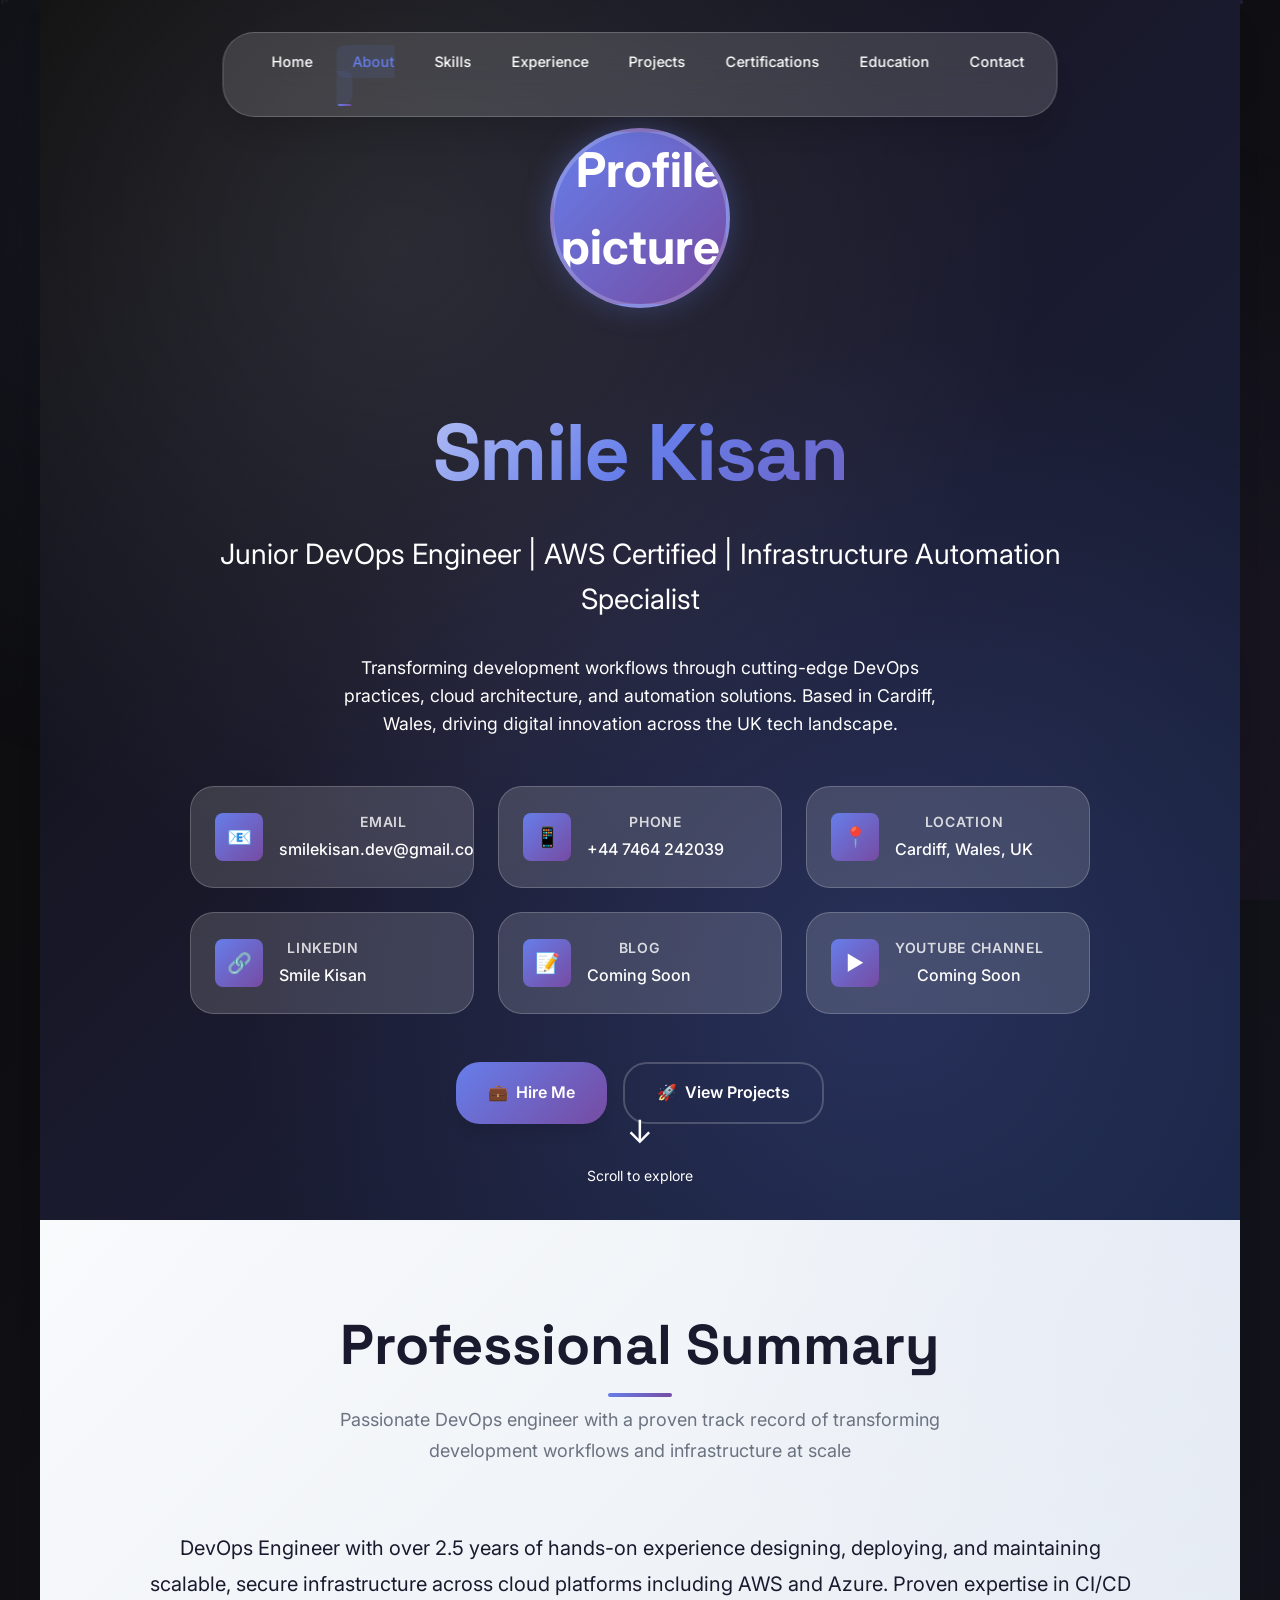
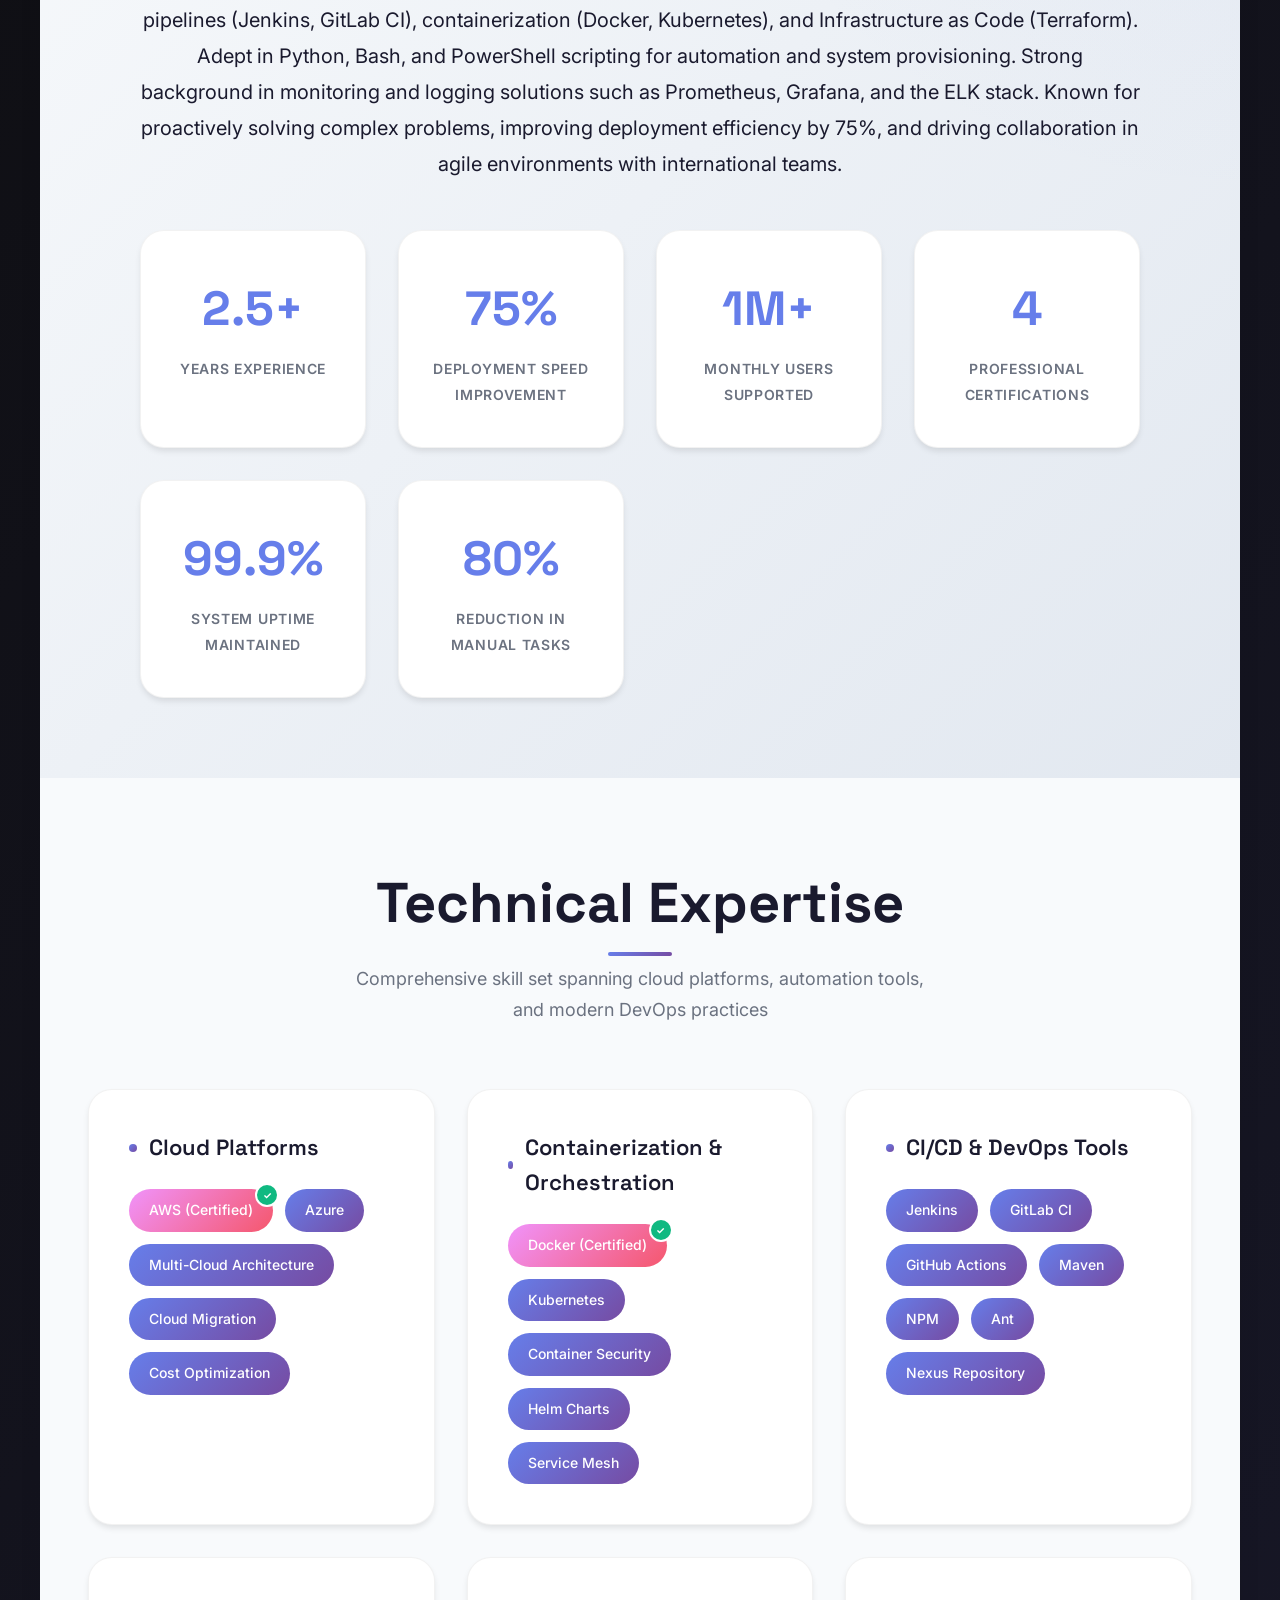
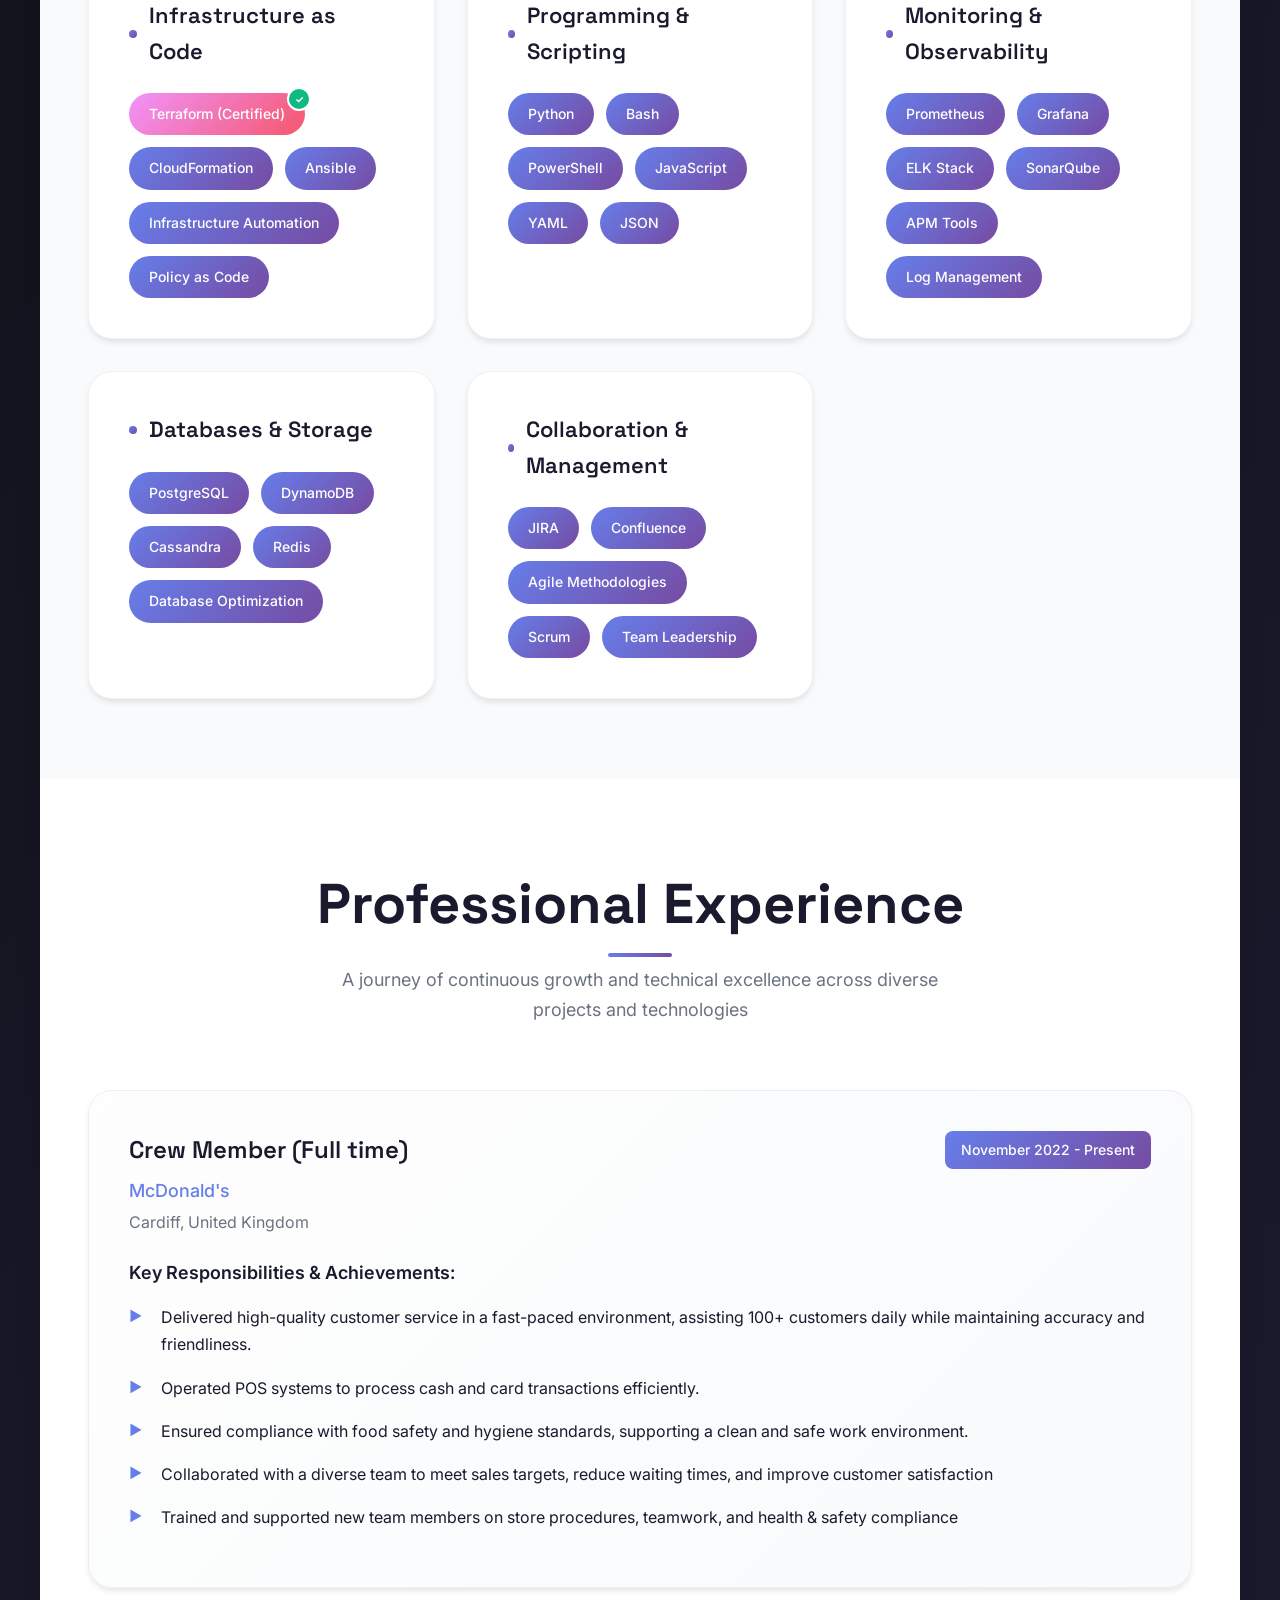
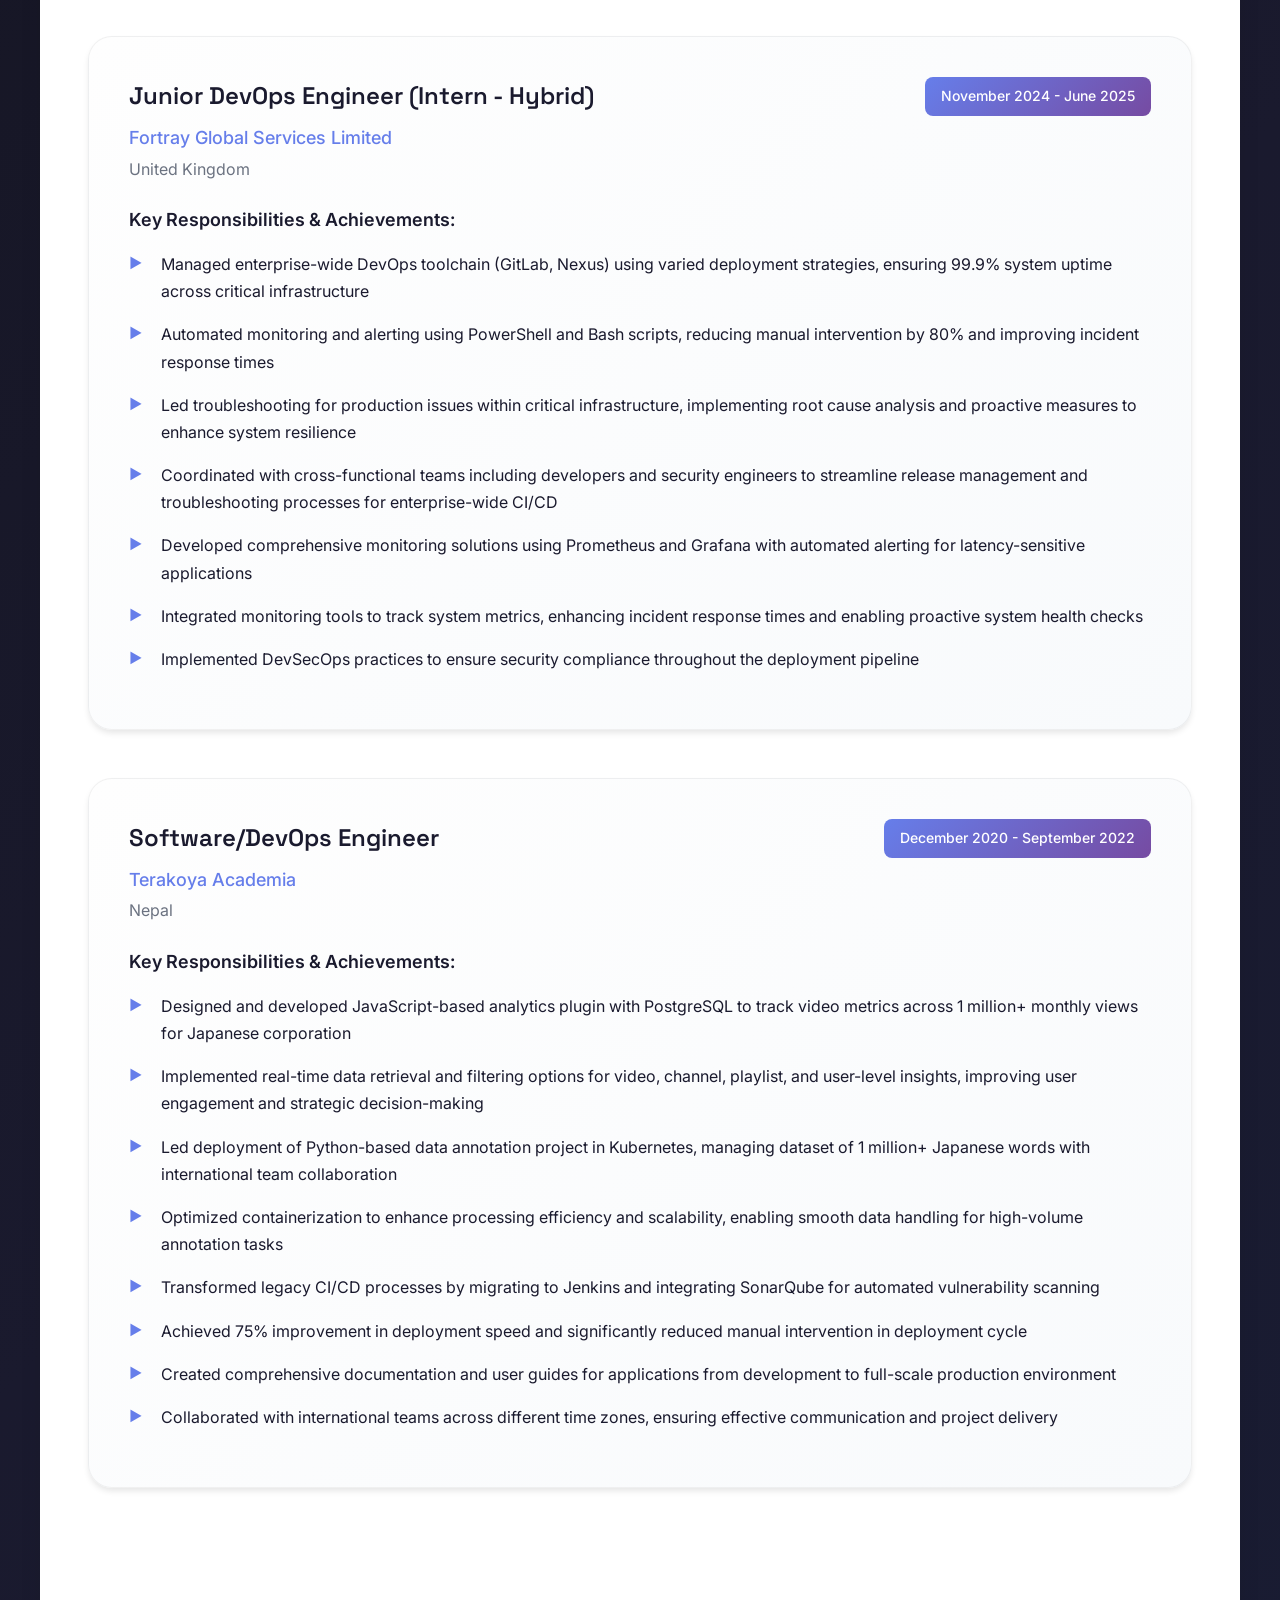
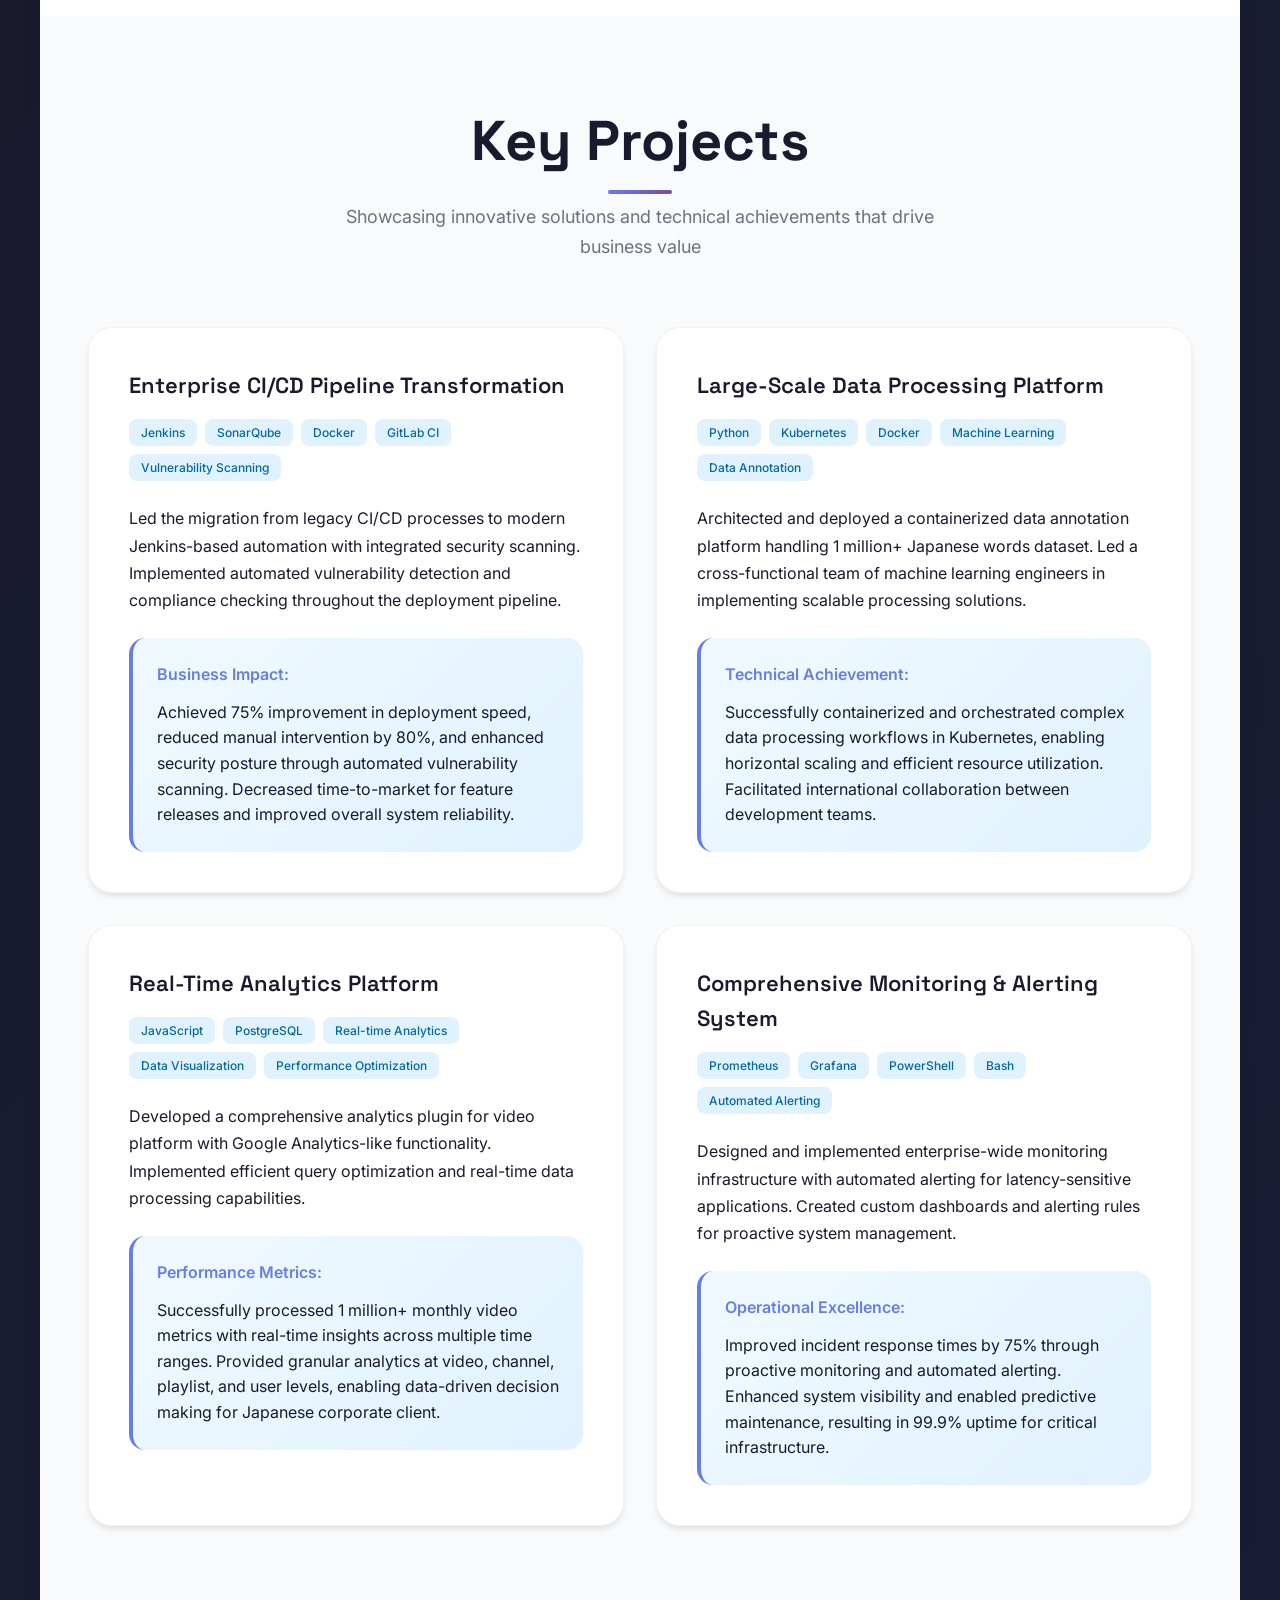
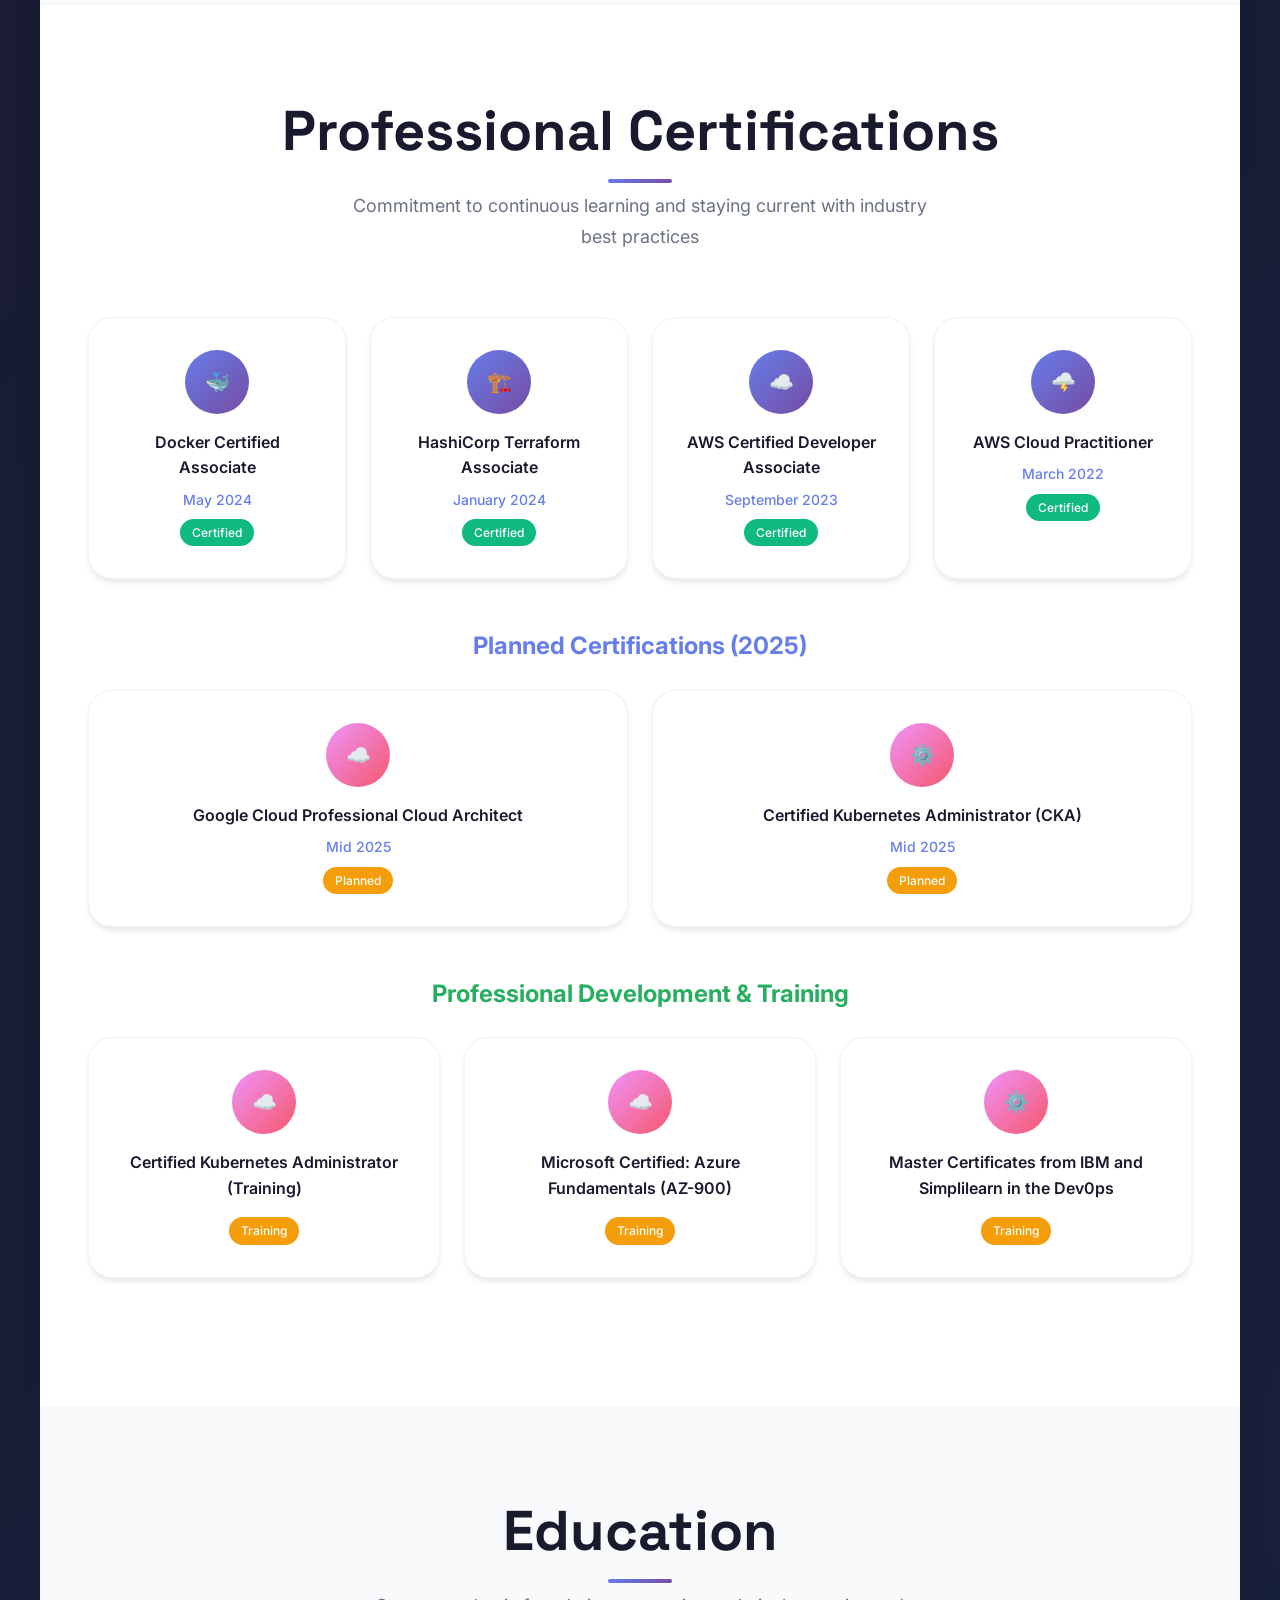
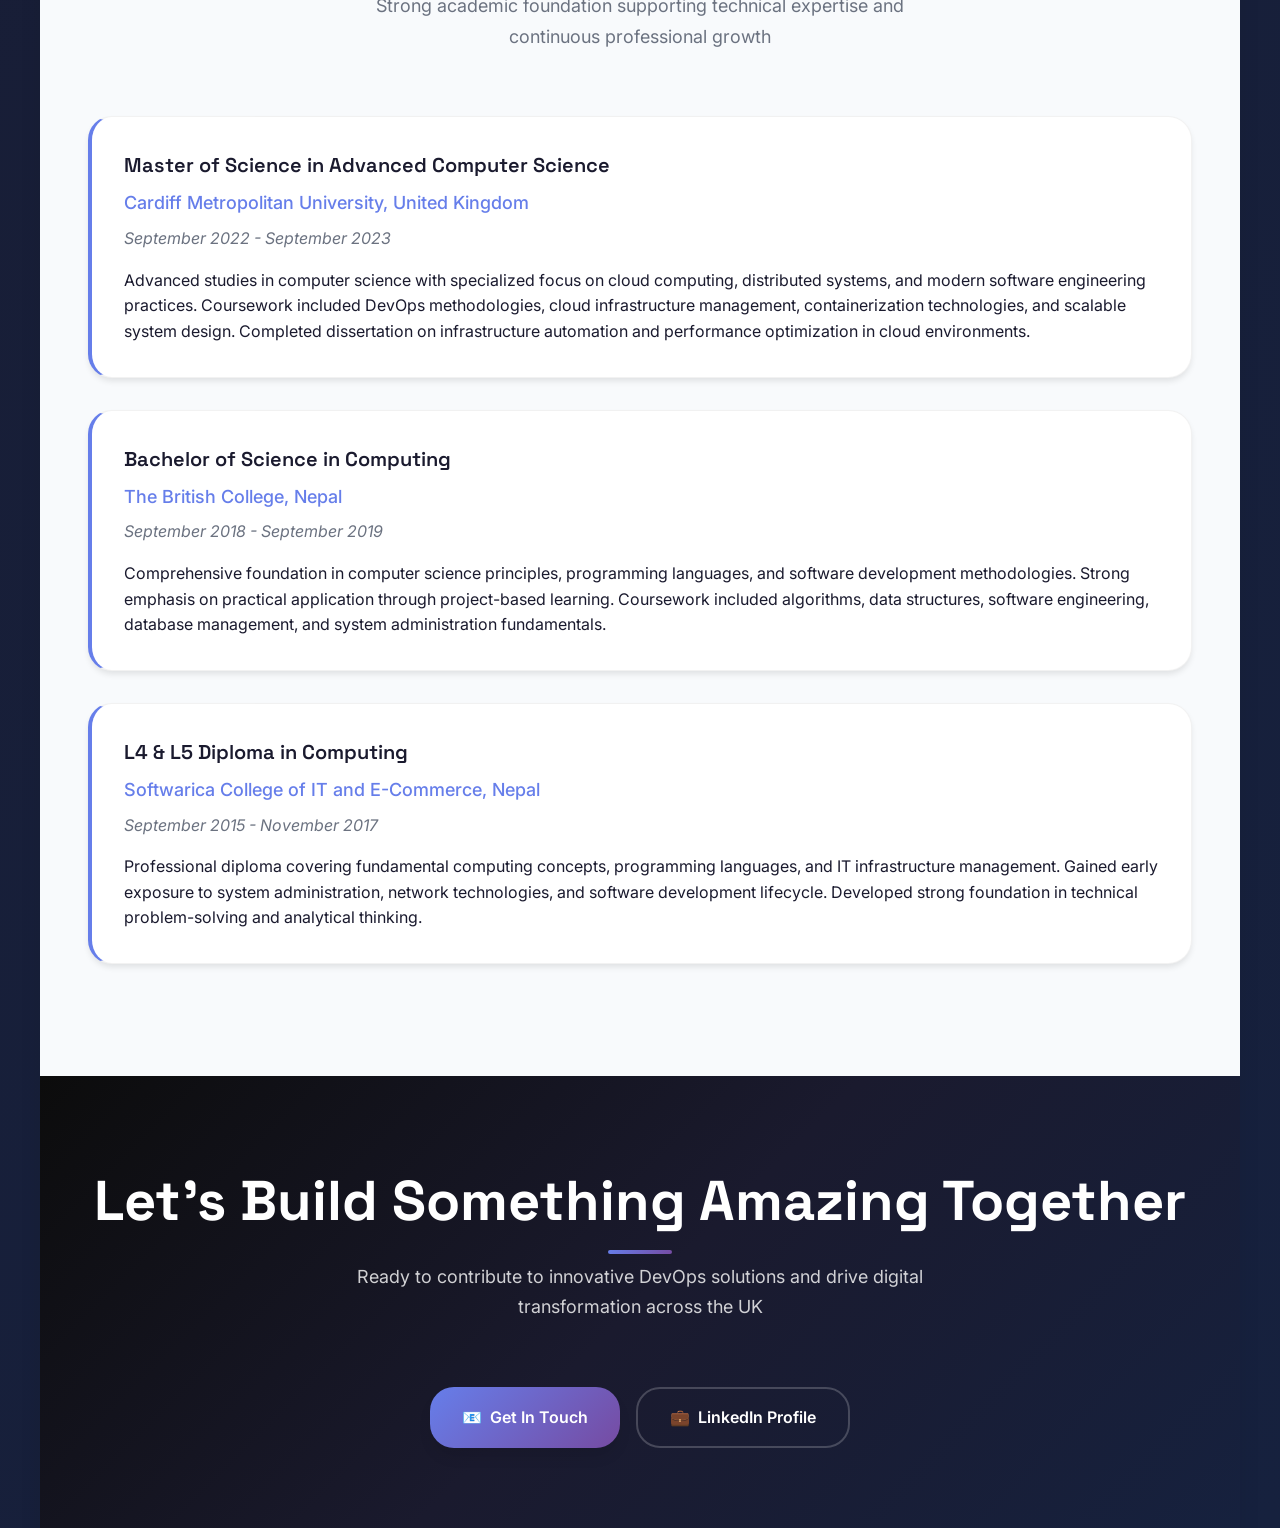
==== commit 98d72187: "Updated CV" ====
--- a/index.html
+++ b/index.html
@@ -431,6 +431,7 @@
         }
 
         .nav-mobile .nav-links {
+            display: flex;
             flex-direction: column;
             gap: 0;
             margin-top: 2rem;
@@ -2646,15 +2647,17 @@
             
             <!-- Desktop Navigation -->
             <ul class="nav-links" id="nav-links">
-                <li><a href="#summary" class="nav-link active">Home</a></li>
-                <li><a href="#skills" class="nav-link">About</a></li>
-                <li><a href="#experience" class="nav-link">Skills</a></li>
-                <li><a href="#projects" class="nav-link">Experience</a></li>
-                <li><a href="#certifications" class="nav-link">Projects</a></li>
-                <li><a href="#education" class="nav-link">Certifications</a></li>
-                <li><a href="#contact" class="nav-link">Education</a></li>
-                <li><a href="#summary" class="nav-link">Contact</a></li>
+                <li><a href="#home" class="nav-link">Home</a></li>
+                <li><a href="#summary" class="nav-link">About</a></li>
+                <li><a href="#skills" class="nav-link">Skills</a></li>
+                <li><a href="#experience" class="nav-link">Experience</a></li>
+                <li><a href="#projects" class="nav-link">Projects</a></li>   <!-- <-- fix -->
+                <li><a href="#certifications" class="nav-link">Certifications</a></li>
+                <li><a href="#education" class="nav-link">Education</a></li>
+                <li><a href="#contact" class="nav-link">Contact</a></li>
             </ul>
+
+
             
             <!-- Mobile Hamburger Menu -->
             <button class="nav-toggle" id="nav-toggle" aria-label="Toggle navigation menu">
@@ -2680,18 +2683,8 @@
             <li><a href="#projects" class="nav-link">🚀 Projects</a></li>
             <li><a href="#certifications" class="nav-link">🏆 Certifications</a></li>
             <li><a href="#education" class="nav-link">🎓 Education</a></li>
-            <li><a href="#summary" class="nav-link">Contact</a></li>
-            
+            <li><a href="#contact" class="nav-link">📬 Contact</a></li>
         </ul>
-        
-        <div class="nav-mobile-contact">
-            <h4>Get In Touch</h4>
-            <a href="mailto:smilekisan.dev@gmail.com?subject=DevOps Opportunity - Let's Connect&body=Hi Smile,%0D%0A%0D%0AI'm interested in discussing a DevOps opportunity with you.%0D%0A%0D%0ABest regards,">smilekisan.dev@gmail.com</a><br>
-            <a href="tel:+447464242039">+44 7464 242039</a>
-            <a href="https://www.linkedin.com/in/smile-kisan/">Linkedin: Smile Kisan</a>
-
-            
-        </div>
     </div>
 
     <div class="container">
@@ -3311,7 +3304,8 @@
                 navToggle.classList.add('active');
                 navMobile.classList.add('active');
                 navOverlay.classList.add('active');
-                body.style.overflow = 'hidden'; // Prevent background scrolling
+                navMobile.scrollTop = 0;          // ← reset drawer scroll
+                body.style.overflow = 'hidden';
             }
 
             function closeMobileMenu() {
@@ -3322,7 +3316,11 @@
             }
 
             // Event listeners for mobile menu
-            navToggle.addEventListener('click', toggleMobileMenu);
+            navToggle.addEventListener('click', (e) => {
+                e.preventDefault();
+                e.stopPropagation();
+                toggleMobileMenu();
+            });
             navOverlay.addEventListener('click', closeMobileMenu);
 
             // Close mobile menu when clicking on nav links
@@ -3381,14 +3379,14 @@
             // Smooth scroll functionality
             function smoothScrollTo(targetId) {
                 const targetSection = document.getElementById(targetId);
-                
-                if (targetSection) {
-                    const offsetTop = targetSection.offsetTop - 120; // Account for fixed navbar
-                    window.scrollTo({
-                        top: offsetTop,
-                        behavior: 'smooth'
-                    });
-                }
+                const navbar = document.getElementById('navbar');
+                if (!targetSection) return;
+
+                const navHeight = navbar ? navbar.getBoundingClientRect().height : 0;
+                const extra = 24; // breathing room so "Key Projects" title isn't hidden
+                const offsetTop = targetSection.getBoundingClientRect().top + window.pageYOffset - navHeight - extra;
+
+                window.scrollTo({ top: Math.max(offsetTop, 0), behavior: 'smooth' });
             }
 
             // Add scroll event listener with throttling for better performance
@@ -3410,8 +3408,14 @@
                     navLinks.forEach(l => l.classList.remove('active'));
                     link.classList.add('active');
                     
-                    // Smooth scroll to target
-                    smoothScrollTo(targetId);
+                
+                    // On mobile: close drawer first, then scroll
+                    if (window.innerWidth <= 767 && navMobile.classList.contains('active')) {
+                        closeMobileMenu();
+                        setTimeout(() => smoothScrollTo(targetId), 250); // let the slide-out finish
+                    } else {
+                        smoothScrollTo(targetId);
+                    }
                 });
             });
 
